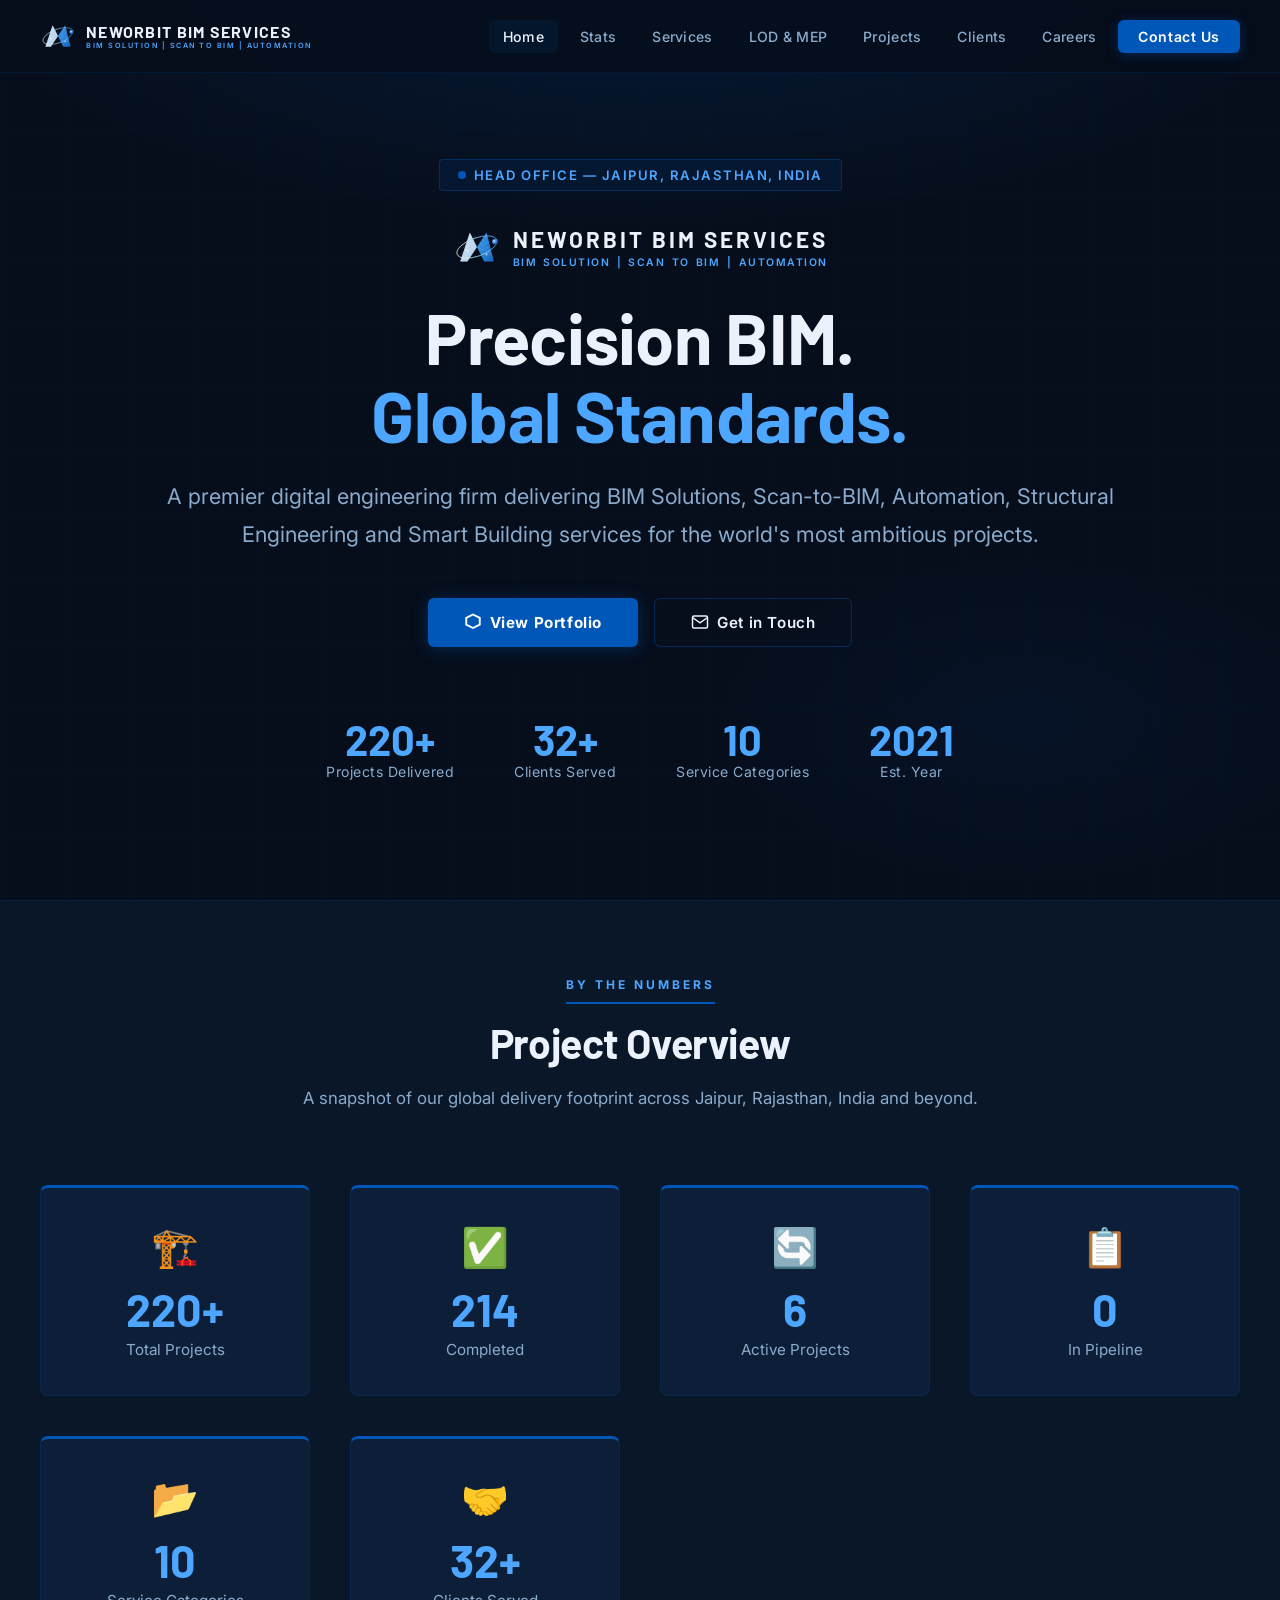
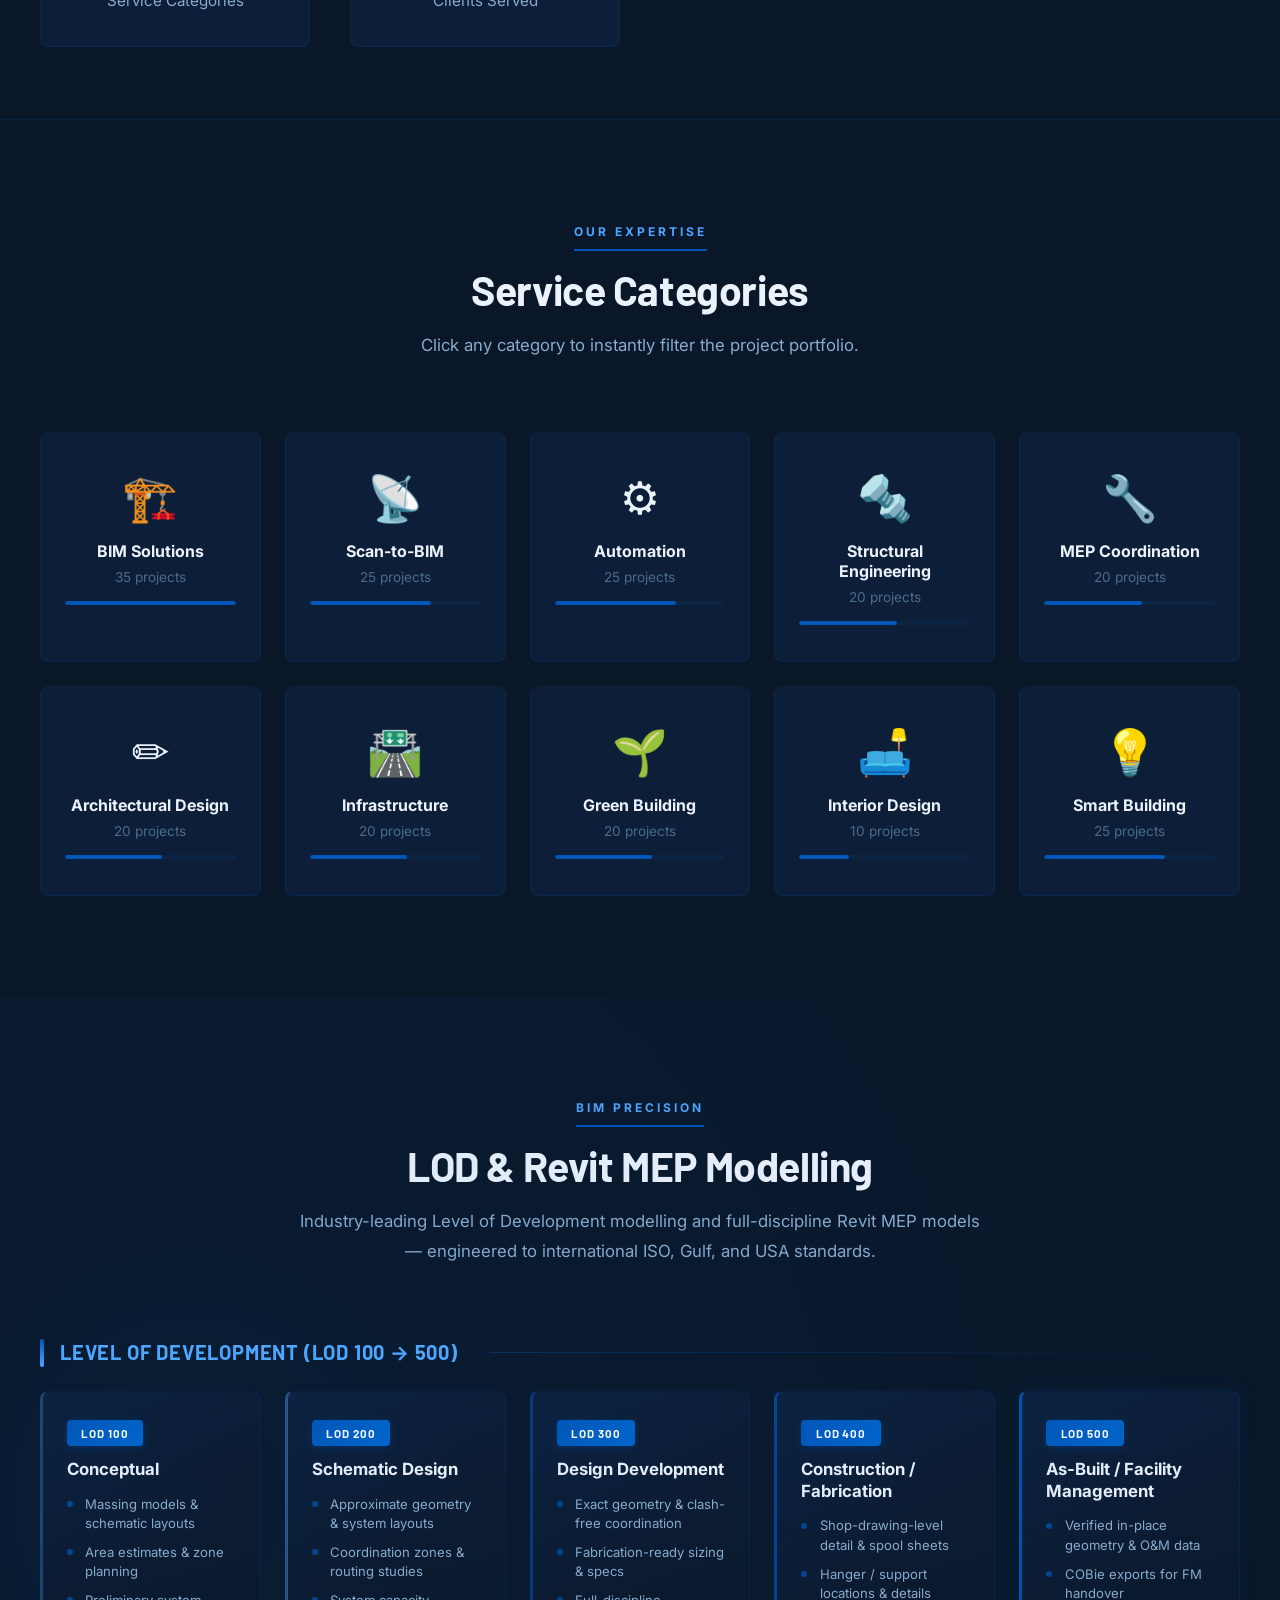
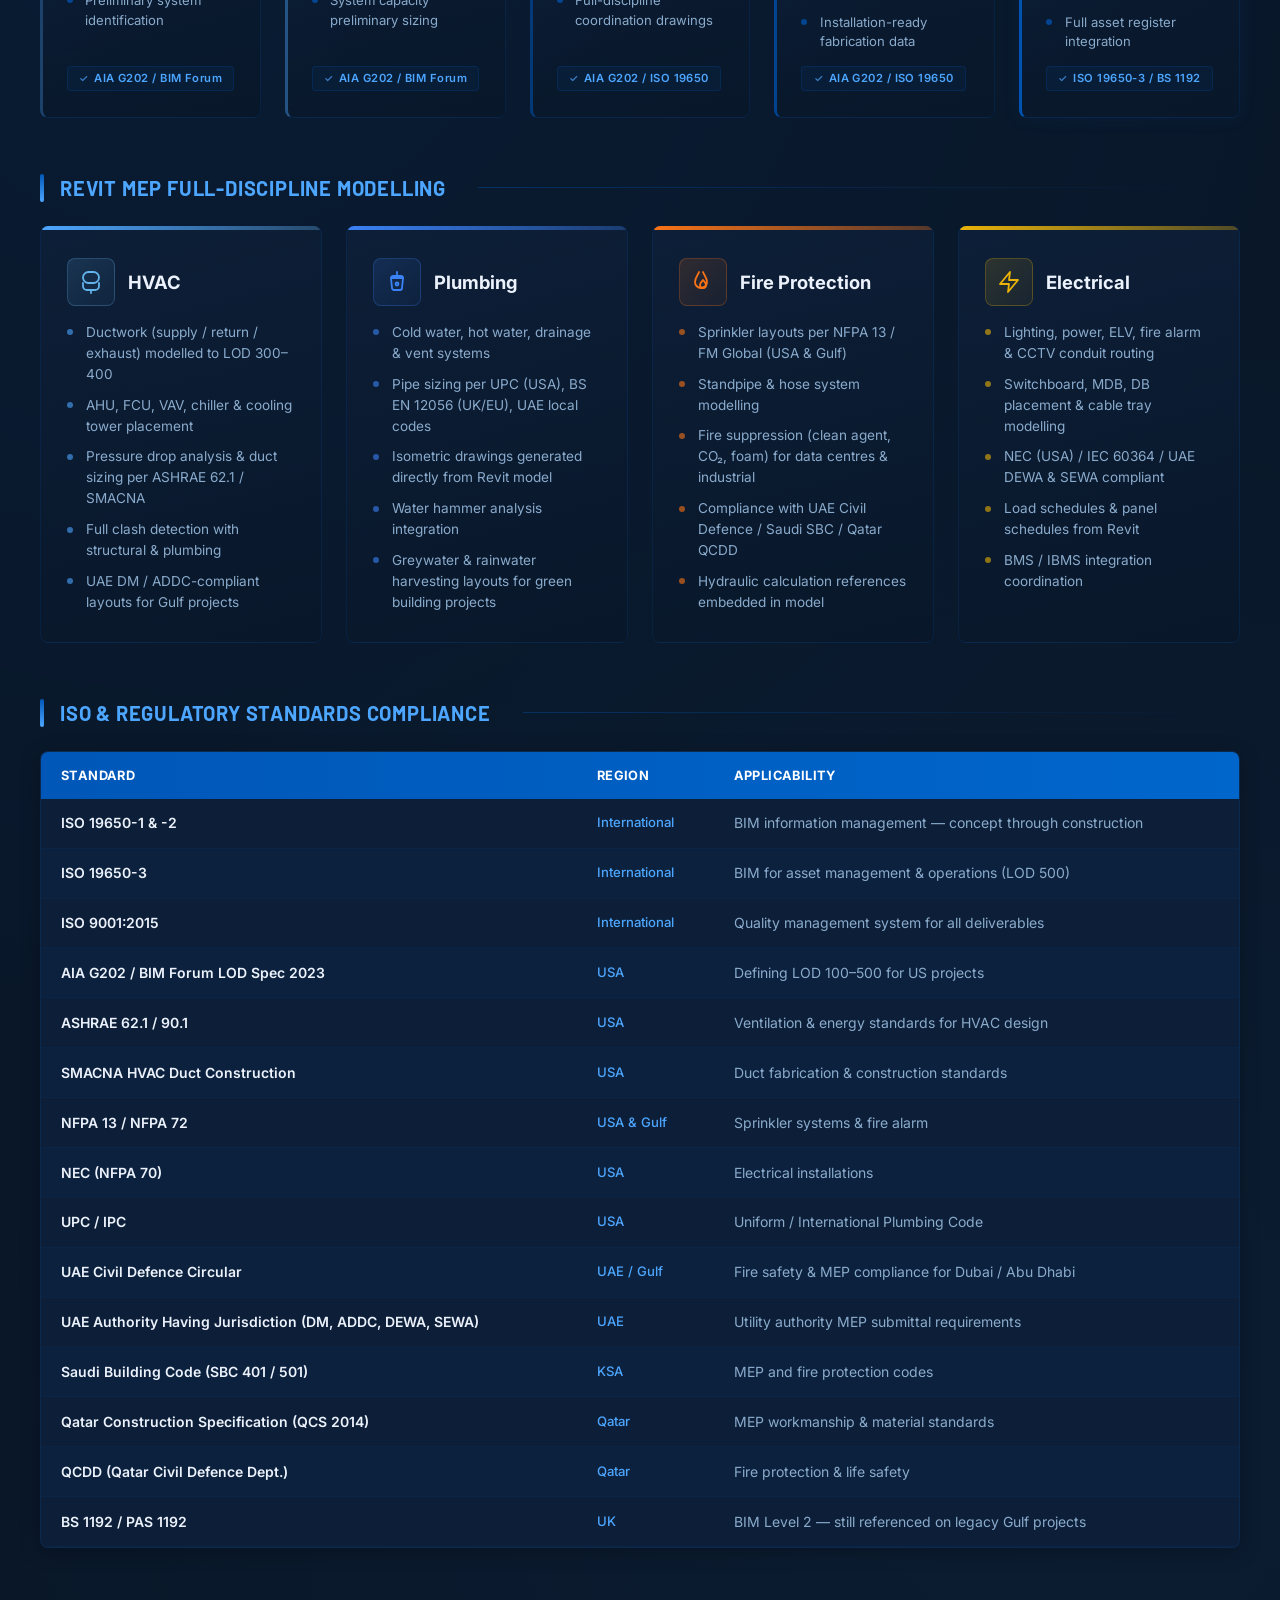
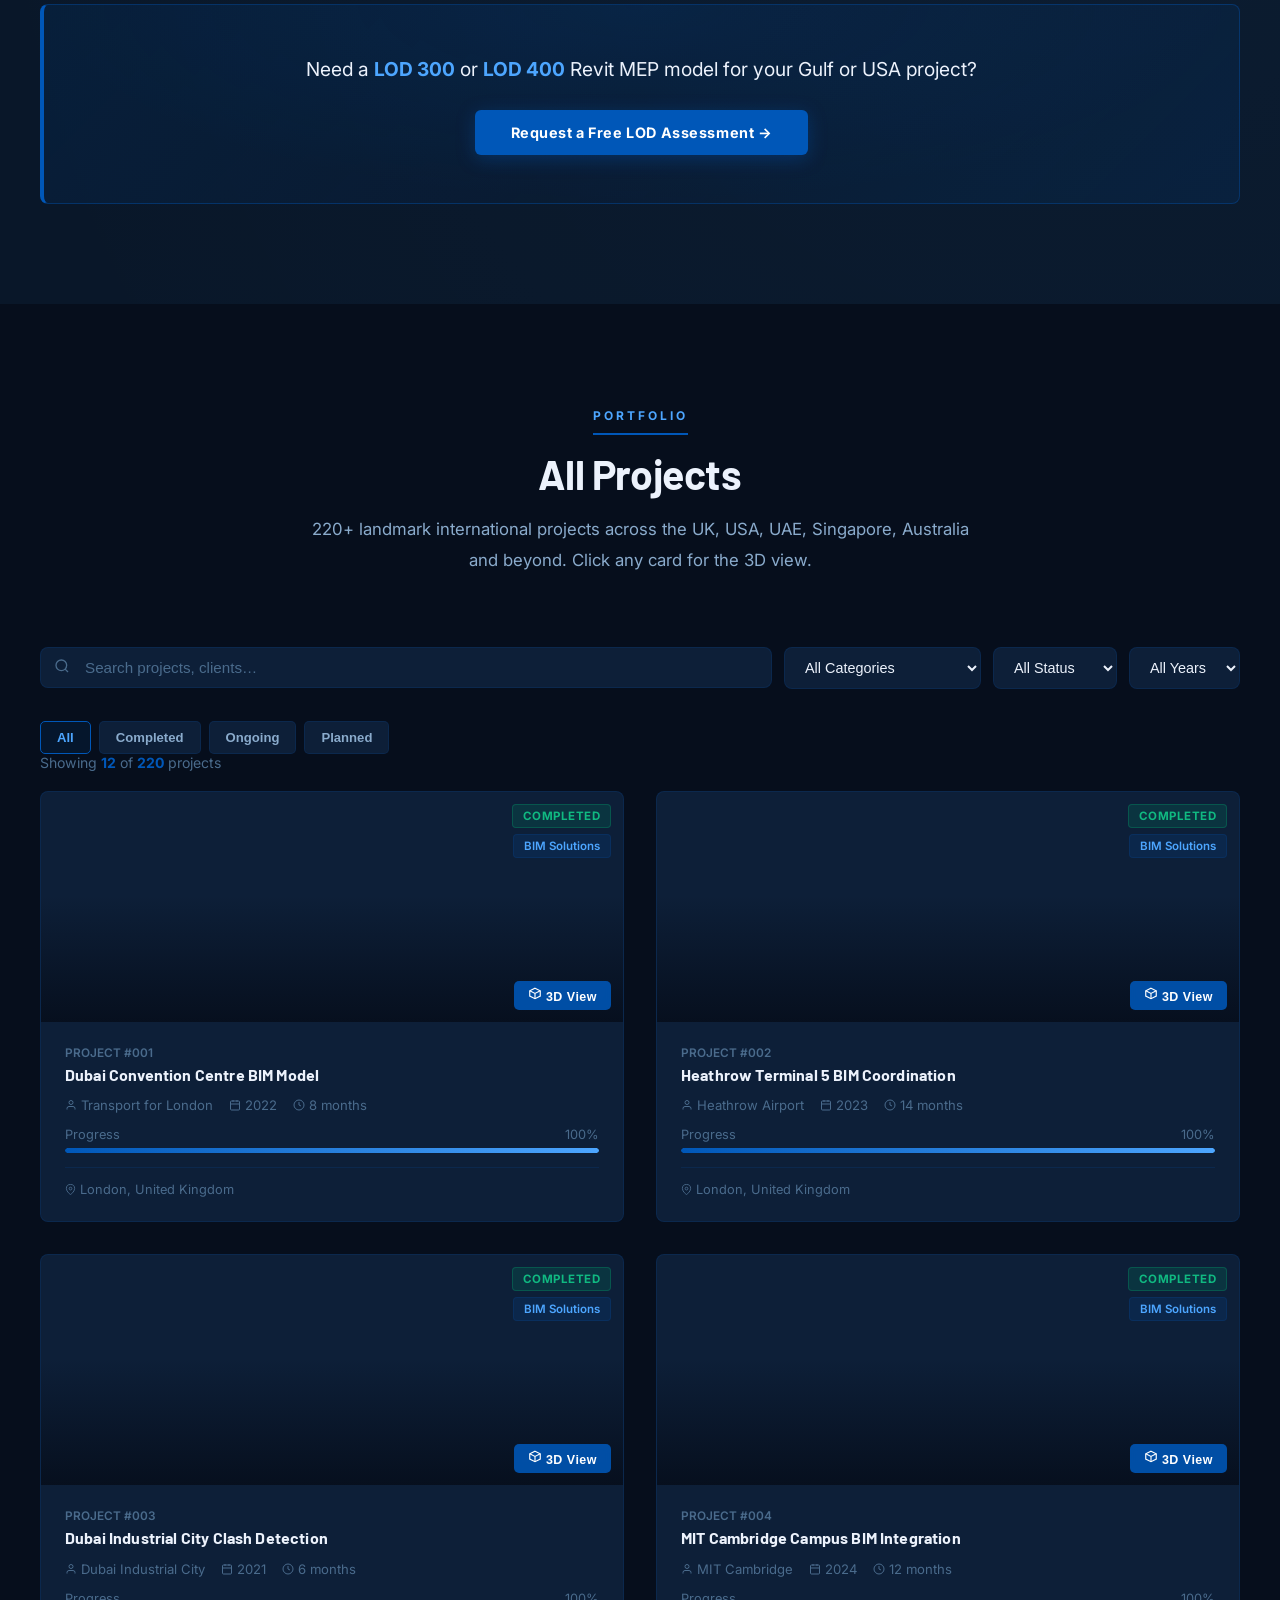
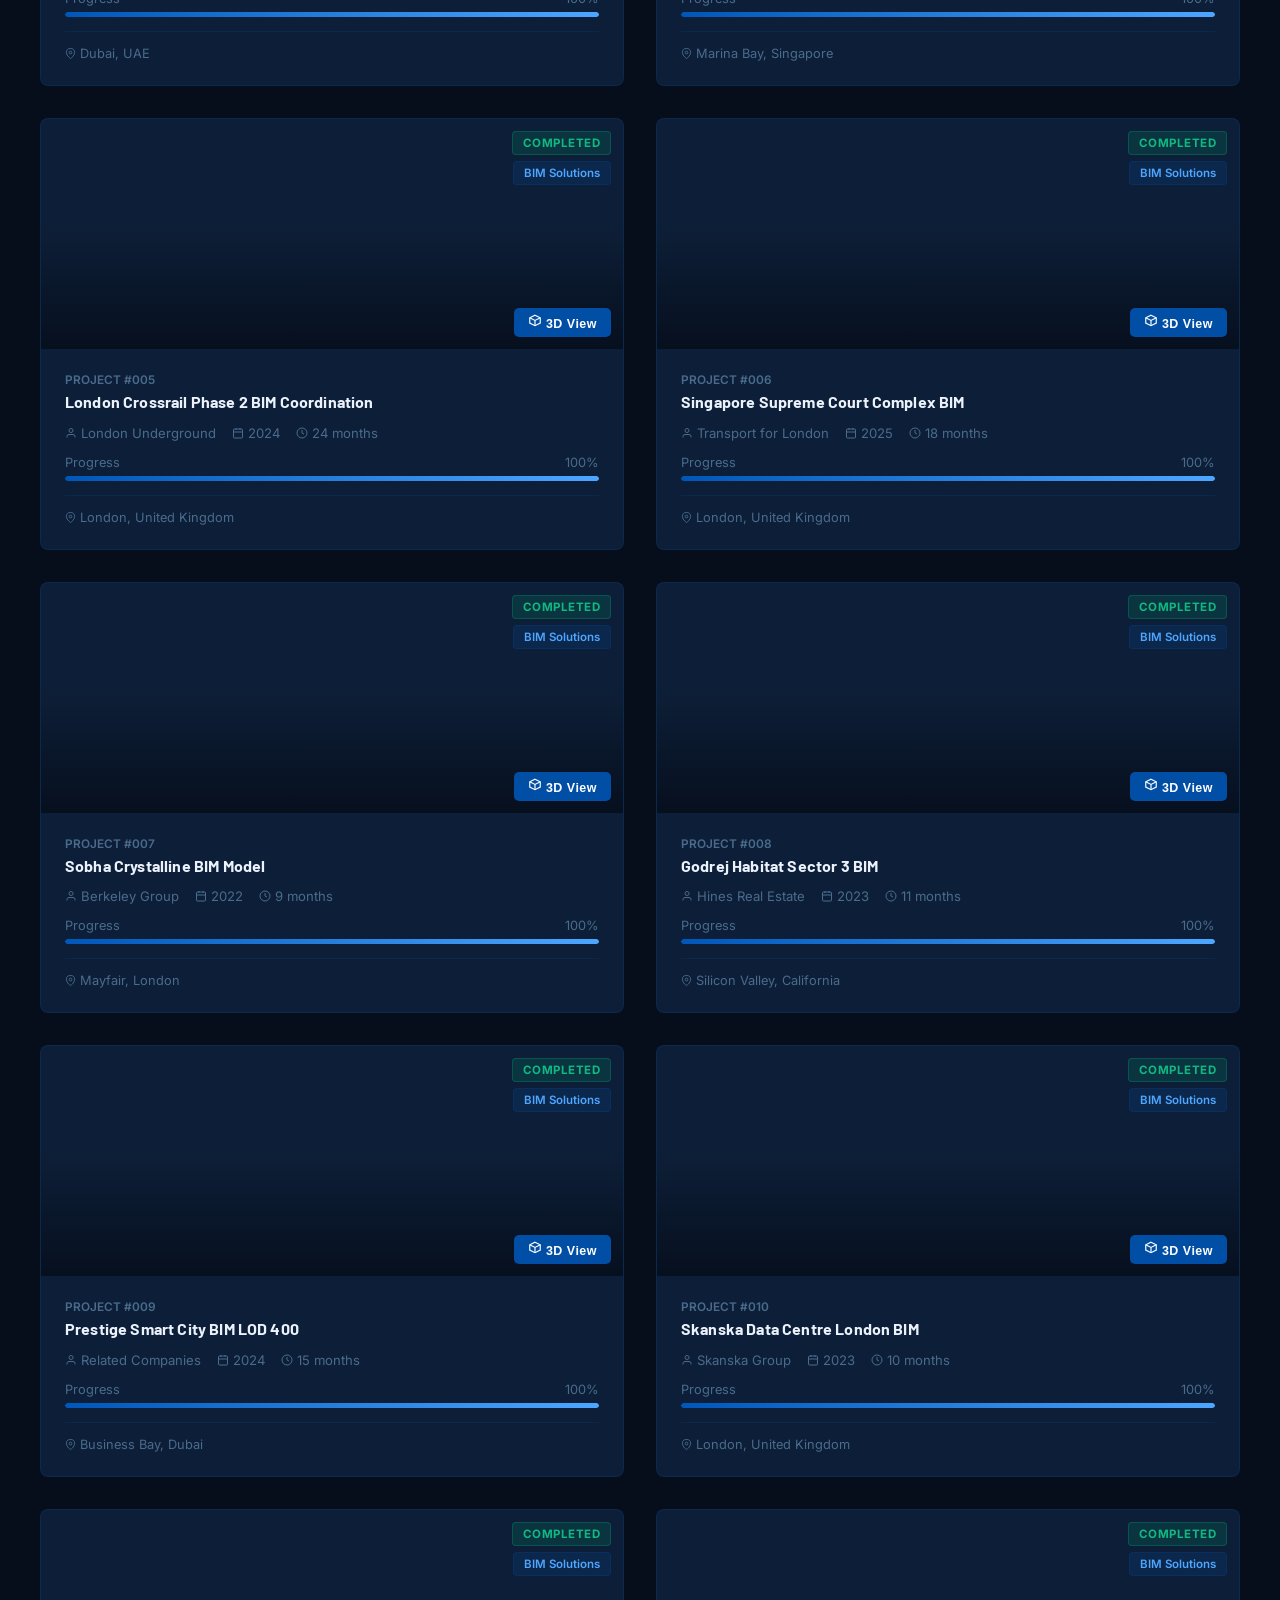
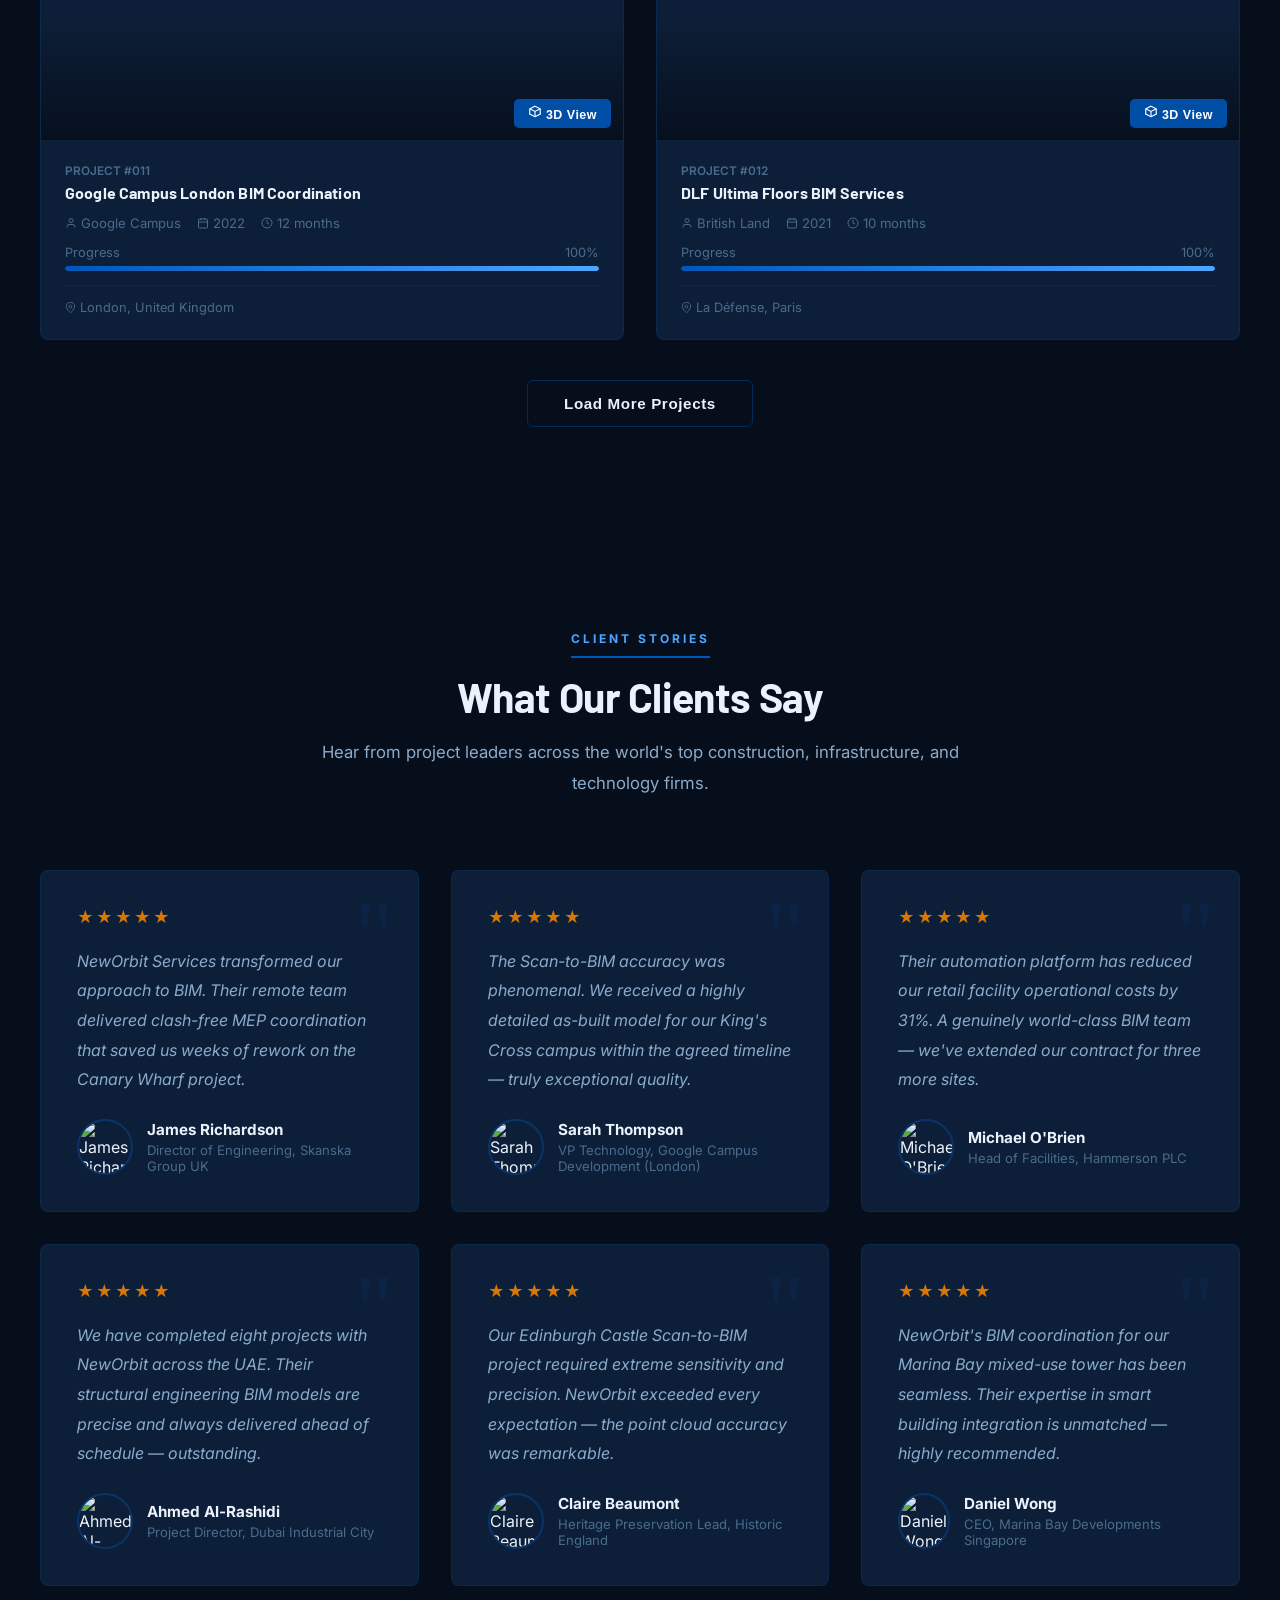
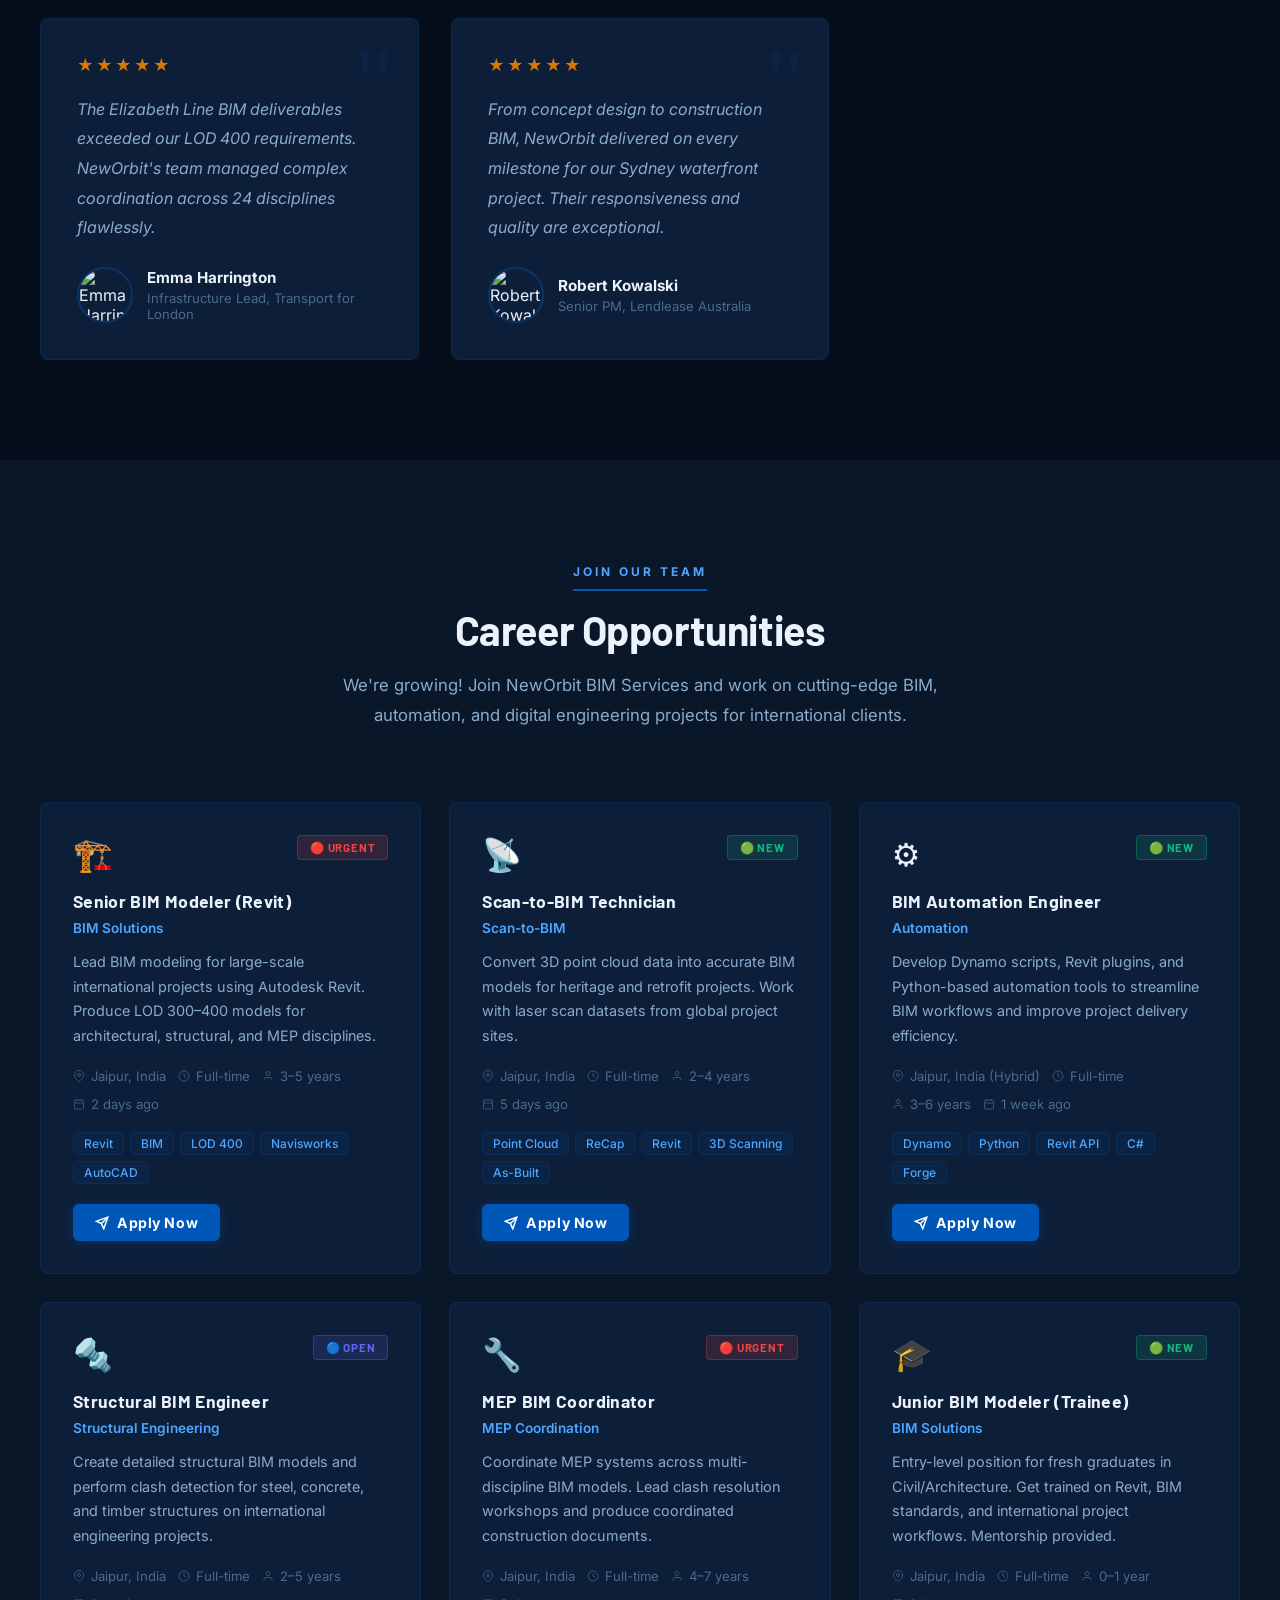
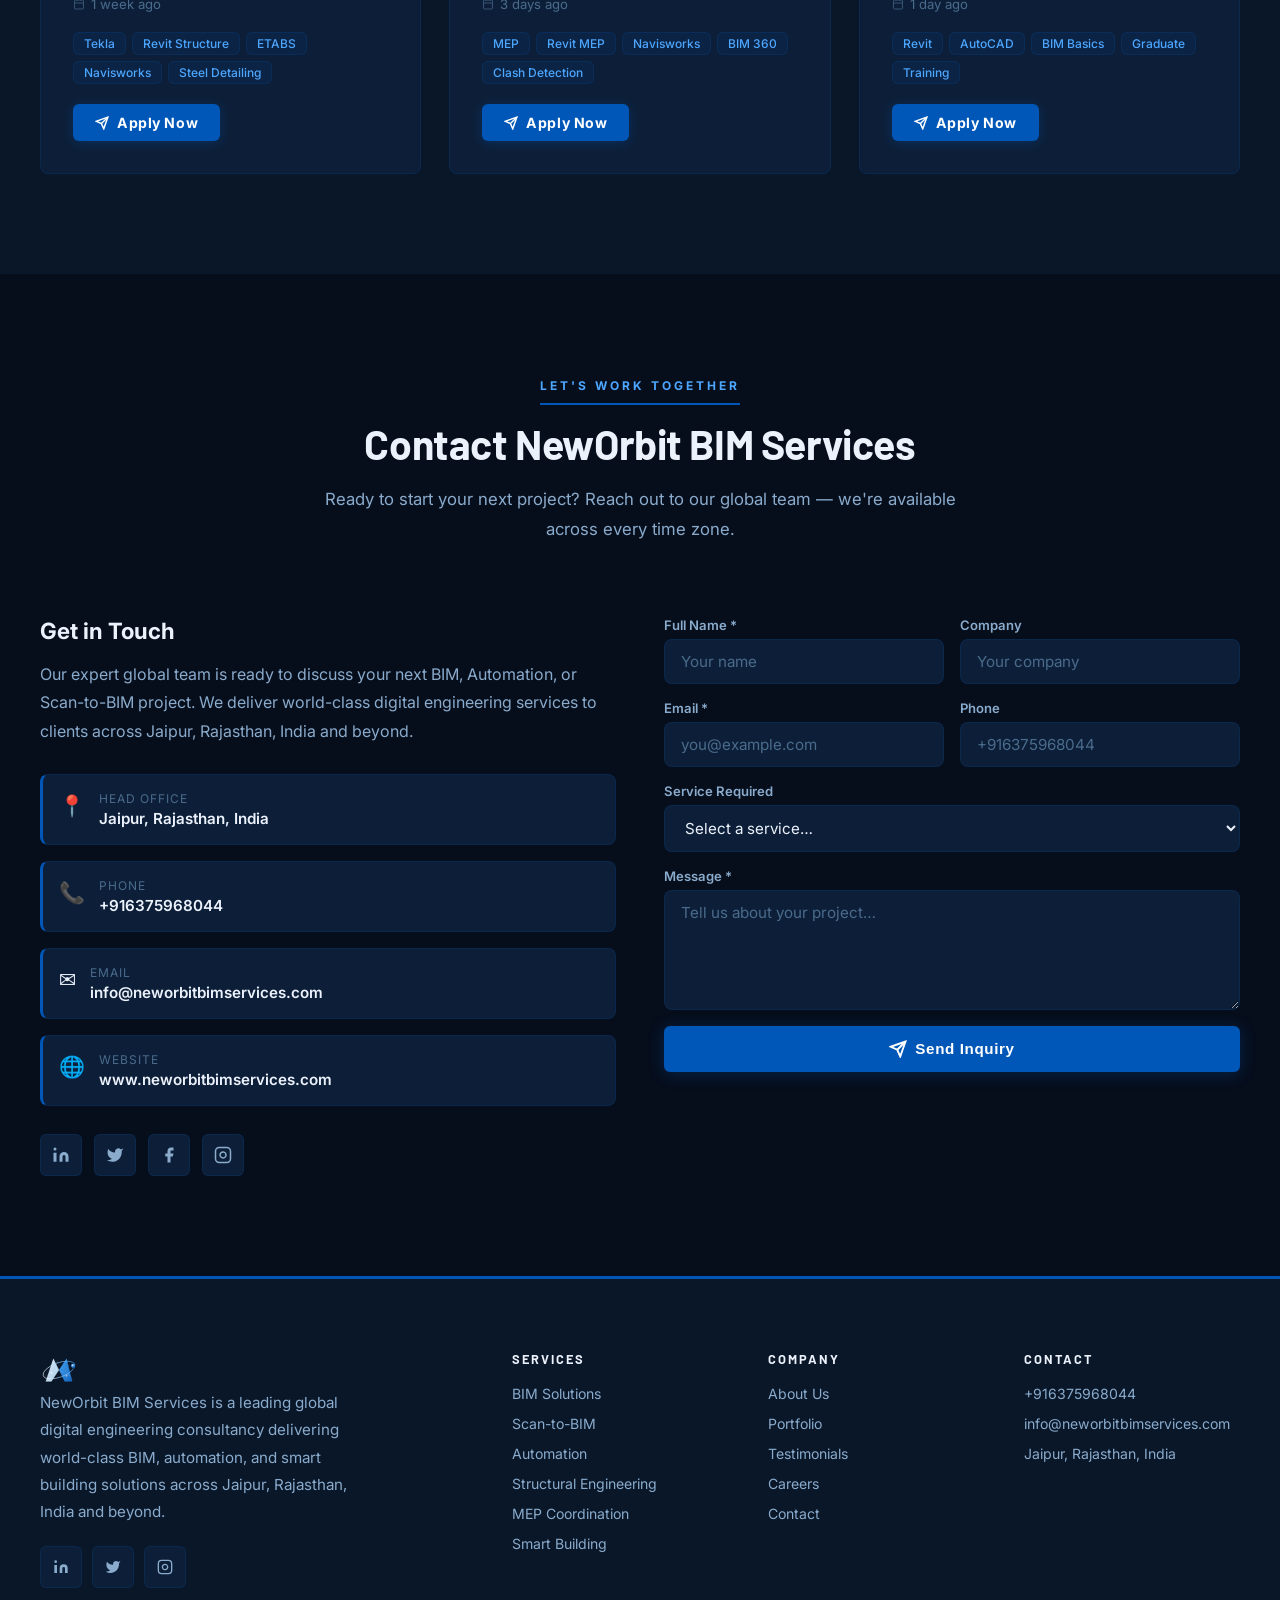
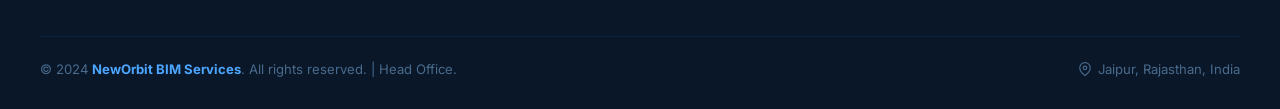
==== index.html @ bcc3d49d "feat: professional BIM company theme redesign - corporate navy/cobalt palette, Barlow font, angular " ====
<!DOCTYPE html>
<html lang="en">
<head>
  <meta charset="UTF-8" />
  <meta name="viewport" content="width=device-width, initial-scale=1.0" />
  <title>NewOrbit BIM Services — Project Portfolio</title>
  <meta name="description" content="NEWORBIT BIM SERVICES — 220+ international engineering projects in BIM Solutions, Automation, Scan-to-BIM, Structural Engineering and more. Serving clients across Jaipur, Rajasthan, India and beyond." />
  
  <script type="application/ld+json">
  {
    "@context": "https://schema.org",
    "@type": "WebSite",
    "name": "NewOrbit BIM Services",
    "url": "https://neworbitbimservices.com/"
  }
  </script>

  <meta property="og:type" content="website" />
  <meta property="og:url" content="https://ishansharma31030-lgtm.github.io/New/" />
  <meta property="og:title" content="NewOrbit BIM Services — Project Portfolio" />
  <meta property="og:site_name" content="NewOrbit BIM Services" />
  <meta property="og:description" content="Explore 220+ landmark international projects by NewOrbit BIM Services — BIM, Automation and Scan-to-BIM specialists serving clients in Jaipur, Rajasthan, India and beyond." />
  <meta property="og:image" content="https://ishansharma31030-lgtm.github.io/New/images/og-image.png" />
  <meta property="og:image:width" content="1200" />
  <meta property="og:image:height" content="630" />

  <meta name="twitter:card" content="summary_large_image" />
  <meta name="twitter:title" content="NewOrbit BIM Services — Project Portfolio" />
  <meta name="twitter:description" content="Explore 220+ landmark international projects by NewOrbit BIM Services — BIM, Automation and Scan-to-BIM specialists serving clients in Jaipur, Rajasthan, India and beyond." />
  <meta name="twitter:image" content="https://ishansharma31030-lgtm.github.io/New/images/og-image.png" />

  <link rel="preconnect" href="https://fonts.googleapis.com" />
  <link rel="preconnect" href="https://fonts.gstatic.com" crossorigin />
  <link href="https://fonts.googleapis.com/css2?family=Barlow:wght@400;500;600;700;800&family=Inter:wght@400;500;600;700;800&display=swap" rel="stylesheet" />

  <link rel="stylesheet" href="css/styles.css" />

  <link rel="icon" type="image/png" sizes="48x48" href="favicon.png" />
  <link rel="apple-touch-icon" href="favicon.png" />
  <link rel="shortcut icon" href="favicon.png" />

  <link rel="icon" type="image/svg+xml" href="images/newOrbit-logo.svg" />
</head>

<body>

<nav id="navbar" role="navigation" aria-label="Main navigation">
  <div class="nav-inner">
    <a href="#hero" class="nav-logo" aria-label="NewOrbit BIM Services Home">
      <span class="building-logo building-logo--sm" aria-label="NewOrbit BIM Services Home">
        <svg viewBox="0 0 200 200" fill="none" xmlns="http://www.w3.org/2000/svg" aria-hidden="true">
          <defs>
            <linearGradient id="leftGrad" x1="0%" y1="0%" x2="100%" y2="100%">
              <stop offset="0%" stop-color="#e8f4ff"/>
              <stop offset="100%" stop-color="#b0d4f1"/>
            </linearGradient>
            <linearGradient id="rightGrad" x1="0%" y1="0%" x2="100%" y2="100%">
              <stop offset="0%" stop-color="#42A5F5"/>
              <stop offset="100%" stop-color="#1565C0"/>
            </linearGradient>
            <linearGradient id="orbitGrad" x1="0%" y1="0%" x2="100%" y2="0%">
              <stop offset="0%" stop-color="#ffffff" stop-opacity="0.9"/>
              <stop offset="100%" stop-color="#42A5F5"/>
            </linearGradient>
            <radialGradient id="sphereGrad" cx="40%" cy="35%" r="60%">
              <stop offset="0%" stop-color="#90CAF9"/>
              <stop offset="100%" stop-color="#1565C0"/>
            </radialGradient>
            <filter id="shadow" x="-20%" y="-20%" width="140%" height="140%">
              <feDropShadow dx="2" dy="4" stdDeviation="4" flood-color="#000" flood-opacity="0.35"/>
            </filter>
          </defs>
          <g filter="url(#shadow)">
            <polygon points="30,160 70,40 100,100 60,160" fill="url(#leftGrad)" opacity="0.95"/>
            <line x1="30" y1="160" x2="85" y2="70" stroke="#aaccee" stroke-width="1.2" opacity="0.7"/>
            <line x1="40" y1="155" x2="90" y2="60" stroke="#aaccee" stroke-width="1" opacity="0.5"/>
            <line x1="50" y1="150" x2="95" y2="50" stroke="#aaccee" stroke-width="1" opacity="0.5"/>
            <line x1="30" y1="130" x2="80" y2="100" stroke="#aaccee" stroke-width="1" opacity="0.6"/>
            <line x1="35" y1="110" x2="75" y2="70" stroke="#aaccee" stroke-width="1" opacity="0.5"/>
            <line x1="42" y1="90" x2="70" y2="60" stroke="#aaccee" stroke-width="1" opacity="0.4"/>
            <circle cx="60" cy="115" r="3" fill="#ffffff" opacity="0.8"/>
            <line x1="60" y1="105" x2="60" y2="125" stroke="#ffffff" stroke-width="1" opacity="0.7"/>
            <line x1="50" y1="115" x2="70" y2="115" stroke="#ffffff" stroke-width="1" opacity="0.7"/>
            <line x1="53" y1="108" x2="67" y2="122" stroke="#ffffff" stroke-width="1" opacity="0.6"/>
            <line x1="67" y1="108" x2="53" y2="122" stroke="#ffffff" stroke-width="1" opacity="0.6"/>
          </g>
          <g filter="url(#shadow)">
            <polygon points="100,100 140,40 170,160 130,160" fill="url(#rightGrad)" opacity="0.97"/>
            <line x1="100" y1="100" x2="160" y2="130" stroke="#90caf9" stroke-width="1.2" opacity="0.6"/>
            <line x1="110" y1="80" x2="165" y2="140" stroke="#90caf9" stroke-width="1" opacity="0.5"/>
            <line x1="120" y1="60" x2="168" y2="150" stroke="#90caf9" stroke-width="1" opacity="0.5"/>
            <line x1="105" y1="115" x2="150" y2="100" stroke="#90caf9" stroke-width="1" opacity="0.5"/>
            <line x1="115" y1="95" x2="155" y2="75" stroke="#90caf9" stroke-width="1" opacity="0.4"/>
            <circle cx="140" cy="130" r="3" fill="#ffffff" opacity="0.7"/>
            <line x1="140" y1="120" x2="140" y2="140" stroke="#ffffff" stroke-width="1" opacity="0.6"/>
            <line x1="130" y1="130" x2="150" y2="130" stroke="#ffffff" stroke-width="1" opacity="0.6"/>
            <line x1="133" y1="123" x2="147" y2="137" stroke="#ffffff" stroke-width="1" opacity="0.5"/>
            <line x1="147" y1="123" x2="133" y2="137" stroke="#ffffff" stroke-width="1" opacity="0.5"/>
          </g>
          <line x1="70" y1="40" x2="140" y2="40" stroke="url(#leftGrad)" stroke-width="3" opacity="0.5"/>
          <ellipse cx="100" cy="100" rx="88" ry="38" stroke="url(#orbitGrad)" stroke-width="3.5"
                   fill="none" transform="rotate(-20 100 100)" opacity="0.92" stroke-linecap="round"/>
          <circle cx="174" cy="78" r="11" fill="url(#sphereGrad)" filter="url(#shadow)"/>
          <circle cx="171" cy="75" r="3.5" fill="#e3f2fd" opacity="0.6"/>
        </svg>
      </span>
      <span class="nav-brand-text">
        <span class="nav-brand-name">NEWORBIT BIM SERVICES</span>
        <span class="nav-brand-tagline">BIM SOLUTION | SCAN TO BIM | AUTOMATION</span>
      </span>
    </a>

    <ul class="nav-links" id="nav-links" role="list">
      <li><a href="#hero"           class="active">Home</a></li>
      <li><a href="#stats">Stats</a></li>
      <li><a href="#categories">Services</a></li>
      <li><a href="#lod-mep">LOD &amp; MEP</a></li>
      <li><a href="#projects">Projects</a></li>
      <li><a href="#testimonials">Clients</a></li>
      <li><a href="#careers">Careers</a></li>
      <li><a href="#contact" class="nav-cta">Contact Us</a></li>
    </ul>

    <button class="hamburger" id="hamburger" aria-label="Toggle navigation" aria-expanded="false">
      <span></span><span></span><span></span>
    </button>
  </div>
</nav>

<section id="hero" aria-label="Hero">
  <div class="hero-grid" aria-hidden="true"></div>
  <div class="hero-content">
    <div class="hero-badge fade-in">
      <span class="dot"></span>
      Head Office — Jaipur, Rajasthan, India
    </div>

    <div class="hero-branding fade-in fade-in-d1">
      <span class="building-logo building-logo--md" aria-label="NewOrbit BIM Services">
        <svg viewBox="0 0 200 200" fill="none" xmlns="http://www.w3.org/2000/svg" aria-hidden="true">
          <defs>
            <linearGradient id="leftGrad2" x1="0%" y1="0%" x2="100%" y2="100%">
              <stop offset="0%" stop-color="#e8f4ff"/>
              <stop offset="100%" stop-color="#b0d4f1"/>
            </linearGradient>
            <linearGradient id="rightGrad2" x1="0%" y1="0%" x2="100%" y2="100%">
              <stop offset="0%" stop-color="#42A5F5"/>
              <stop offset="100%" stop-color="#1565C0"/>
            </linearGradient>
            <linearGradient id="orbitGrad2" x1="0%" y1="0%" x2="100%" y2="0%">
              <stop offset="0%" stop-color="#ffffff" stop-opacity="0.9"/>
              <stop offset="100%" stop-color="#42A5F5"/>
            </linearGradient>
            <radialGradient id="sg2" cx="40%" cy="35%" r="60%">
              <stop offset="0%" stop-color="#90CAF9"/>
              <stop offset="100%" stop-color="#1565C0"/>
            </radialGradient>
            <filter id="shadow2" x="-20%" y="-20%" width="140%" height="140%">
              <feDropShadow dx="2" dy="4" stdDeviation="4" flood-color="#000" flood-opacity="0.35"/>
            </filter>
          </defs>
          <g filter="url(#shadow2)">
            <polygon points="30,160 70,40 100,100 60,160" fill="url(#leftGrad2)" opacity="0.95"/>
            <line x1="30" y1="160" x2="85" y2="70" stroke="#aaccee" stroke-width="1.2" opacity="0.7"/>
            <line x1="40" y1="155" x2="90" y2="60" stroke="#aaccee" stroke-width="1" opacity="0.5"/>
            <line x1="50" y1="150" x2="95" y2="50" stroke="#aaccee" stroke-width="1" opacity="0.5"/>
            <line x1="30" y1="130" x2="80" y2="100" stroke="#aaccee" stroke-width="1" opacity="0.6"/>
            <line x1="35" y1="110" x2="75" y2="70" stroke="#aaccee" stroke-width="1" opacity="0.5"/>
            <line x1="42" y1="90" x2="70" y2="60" stroke="#aaccee" stroke-width="1" opacity="0.4"/>
            <circle cx="60" cy="115" r="3" fill="#ffffff" opacity="0.8"/>
            <line x1="60" y1="105" x2="60" y2="125" stroke="#ffffff" stroke-width="1" opacity="0.7"/>
            <line x1="50" y1="115" x2="70" y2="115" stroke="#ffffff" stroke-width="1" opacity="0.7"/>
            <line x1="53" y1="108" x2="67" y2="122" stroke="#ffffff" stroke-width="1" opacity="0.6"/>
            <line x1="67" y1="108" x2="53" y2="122" stroke="#ffffff" stroke-width="1" opacity="0.6"/>
          </g>
          <g filter="url(#shadow2)">
            <polygon points="100,100 140,40 170,160 130,160" fill="url(#rightGrad2)" opacity="0.97"/>
            <line x1="100" y1="100" x2="160" y2="130" stroke="#90caf9" stroke-width="1.2" opacity="0.6"/>
            <line x1="110" y1="80" x2="165" y2="140" stroke="#90caf9" stroke-width="1" opacity="0.5"/>
            <line x1="120" y1="60" x2="168" y2="150" stroke="#90caf9" stroke-width="1" opacity="0.5"/>
            <line x1="105" y1="115" x2="150" y2="100" stroke="#90caf9" stroke-width="1" opacity="0.5"/>
            <line x1="115" y1="95" x2="155" y2="75" stroke="#90caf9" stroke-width="1" opacity="0.4"/>
            <circle cx="140" cy="130" r="3" fill="#ffffff" opacity="0.7"/>
            <line x1="140" y1="120" x2="140" y2="140" stroke="#ffffff" stroke-width="1" opacity="0.6"/>
            <line x1="130" y1="130" x2="150" y2="130" stroke="#ffffff" stroke-width="1" opacity="0.6"/>
            <line x1="133" y1="123" x2="147" y2="137" stroke="#ffffff" stroke-width="1" opacity="0.5"/>
            <line x1="147" y1="123" x2="133" y2="137" stroke="#ffffff" stroke-width="1" opacity="0.5"/>
          </g>
          <line x1="70" y1="40" x2="140" y2="40" stroke="url(#leftGrad2)" stroke-width="3" opacity="0.5"/>
          <ellipse cx="100" cy="100" rx="88" ry="38" stroke="url(#orbitGrad2)" stroke-width="3.5"
                   fill="none" transform="rotate(-20 100 100)" opacity="0.92" stroke-linecap="round"/>
          <circle cx="174" cy="78" r="11" fill="url(#sg2)" filter="url(#shadow2)"/>
          <circle cx="171" cy="75" r="3.5" fill="#e3f2fd" opacity="0.6"/>
        </svg>
      </span>
      <div class="hero-branding-text">
        <span class="hero-company-name">NEWORBIT BIM SERVICES</span>
        <span class="hero-company-tagline">BIM SOLUTION | SCAN TO BIM | AUTOMATION</span>
      </div>
    </div>

    <h1 class="hero-title fade-in fade-in-d2">
      Precision BIM.<br><span class="accent">Global Standards.</span>
    </h1>
    <p class="hero-subtitle fade-in fade-in-d2">
      A premier digital engineering firm delivering BIM Solutions, Scan-to-BIM, Automation,
      Structural Engineering and Smart Building services for the world's most ambitious projects.
    </p>

    <div class="hero-actions fade-in fade-in-d3">
      <a href="#projects" class="btn-primary">
        <svg width="18" height="18" viewBox="0 0 24 24" fill="none" stroke="currentColor" stroke-width="2.5"><path d="M12 2l9 4.5v9L12 20l-9-4.5v-9L12 2z"></path></svg>
        View Portfolio
      </a>
      <a href="#contact" class="btn-secondary">
        <svg width="18" height="18" viewBox="0 0 24 24" fill="none" stroke="currentColor" stroke-width="2"><path d="M4 4h16c1.1 0 2 .9 2 2v12c0 1.1-.9 2-2 2H4c-1.1 0-2-.9-2-2V6c0-1.1.9-2 2-2z"></path><polyline points="22,6 12,13 2,6"></polyline></svg>
        Get in Touch
      </a>
    </div>

    <div class="hero-stats fade-in fade-in-d3">
      <div class="hero-stat">
        <span class="num" data-target="220" data-suffix="+">220+</span>
        <span class="label">Projects Delivered</span>
      </div>
      <div class="hero-stat">
        <span class="num" data-target="32" data-suffix="+">32+</span>
        <span class="label">Clients Served</span>
      </div>
      <div class="hero-stat">
        <span class="num" data-target="10" data-suffix="">10</span>
        <span class="label">Service Categories</span>
      </div>
      <div class="hero-stat">
        <span class="num" data-target="2021" data-suffix="">2021</span>
        <span class="label">Est. Year</span>
      </div>
    </div>
  </div>
</section>

<section id="stats" aria-label="Project statistics">
  <div class="container">
    <div class="section-header">
      <div class="section-tag">By the Numbers</div>
      <h2 class="section-title">Project Overview</h2>
      <p class="section-desc">A snapshot of our global delivery footprint across Jaipur, Rajasthan, India and beyond.</p>
    </div>
    <div class="stats-grid" id="stats-grid">
      </div>
  </div>
</section>

<section id="categories" aria-label="Service categories">
  <div class="container">
    <div class="section-header">
      <div class="section-tag">Our Expertise</div>
      <h2 class="section-title">Service Categories</h2>
      <p class="section-desc">Click any category to instantly filter the project portfolio.</p>
    </div>
    <div class="cat-grid" id="cat-grid">
      </div>
  </div>
</section>

<section id="lod-mep" aria-label="LOD and Revit MEP Modelling">
  <div class="container">

    <div class="section-header">
      <div class="section-tag">BIM Precision</div>
      <h2 class="section-title">LOD &amp; Revit MEP Modelling</h2>
      <p class="section-desc">Industry-leading Level of Development modelling and full-discipline Revit MEP models — engineered to international ISO, Gulf, and USA standards.</p>
    </div>

    <h3 class="lod-sub-heading fade-in">Level of Development (LOD 100 → 500)</h3>

    <div class="lod-grid">

      <div class="lod-card fade-in lod-card--100">
        <span class="lod-badge">LOD 100</span>
        <h4 class="lod-level-name">Conceptual</h4>
        <ul class="lod-deliverables">
          <li>Massing models &amp; schematic layouts</li>
          <li>Area estimates &amp; zone planning</li>
          <li>Preliminary system identification</li>
        </ul>
        <span class="lod-standard-tag">AIA G202 / BIM Forum</span>
      </div>

      <div class="lod-card fade-in lod-card--200">
        <span class="lod-badge">LOD 200</span>
        <h4 class="lod-level-name">Schematic Design</h4>
        <ul class="lod-deliverables">
          <li>Approximate geometry &amp; system layouts</li>
          <li>Coordination zones &amp; routing studies</li>
          <li>System capacity preliminary sizing</li>
        </ul>
        <span class="lod-standard-tag">AIA G202 / BIM Forum</span>
      </div>

      <div class="lod-card fade-in lod-card--300">
        <span class="lod-badge">LOD 300</span>
        <h4 class="lod-level-name">Design Development</h4>
        <ul class="lod-deliverables">
          <li>Exact geometry &amp; clash-free coordination</li>
          <li>Fabrication-ready sizing &amp; specs</li>
          <li>Full-discipline coordination drawings</li>
        </ul>
        <span class="lod-standard-tag">AIA G202 / ISO 19650</span>
      </div>

      <div class="lod-card fade-in lod-card--400">
        <span class="lod-badge">LOD 400</span>
        <h4 class="lod-level-name">Construction / Fabrication</h4>
        <ul class="lod-deliverables">
          <li>Shop-drawing-level detail &amp; spool sheets</li>
          <li>Hanger / support locations &amp; details</li>
          <li>Installation-ready fabrication data</li>
        </ul>
        <span class="lod-standard-tag">AIA G202 / ISO 19650</span>
      </div>

      <div class="lod-card fade-in lod-card--500">
        <span class="lod-badge">LOD 500</span>
        <h4 class="lod-level-name">As-Built / Facility Management</h4>
        <ul class="lod-deliverables">
          <li>Verified in-place geometry &amp; O&amp;M data</li>
          <li>COBie exports for FM handover</li>
          <li>Full asset register integration</li>
        </ul>
        <span class="lod-standard-tag">ISO 19650-3 / BS 1192</span>
      </div>

    </div><h3 class="lod-sub-heading fade-in">Revit MEP Full-Discipline Modelling</h3>
    <div class="mep-grid">

      <div class="mep-card mep-card--hvac fade-in">
        <div class="mep-card-header">
          <div class="mep-card-icon" aria-hidden="true">
            <svg width="24" height="24" viewBox="0 0 24 24" fill="none" stroke="currentColor" stroke-width="1.8" stroke-linecap="round" stroke-linejoin="round" style="color:#63B3ED">
              <path d="M9.5 2A5.5 5.5 0 0 0 4 7.5c0 3 2.5 5.5 5.5 5.5h5A5.5 5.5 0 0 0 20 7.5 5.5 5.5 0 0 0 14.5 2h-5Z"/>
              <path d="M4 13v3a4 4 0 0 0 4 4h8a4 4 0 0 0 4-4v-3"/>
              <line x1="12" y1="20" x2="12" y2="23"/>
            </svg>
          </div>
          <h4 class="mep-card-title">HVAC</h4>
        </div>
        <ul class="mep-deliverables">
          <li>Ductwork (supply / return / exhaust) modelled to LOD 300–400</li>
          <li>AHU, FCU, VAV, chiller &amp; cooling tower placement</li>
          <li>Pressure drop analysis &amp; duct sizing per ASHRAE 62.1 / SMACNA</li>
          <li>Full clash detection with structural &amp; plumbing</li>
          <li>UAE DM / ADDC-compliant layouts for Gulf projects</li>
        </ul>
      </div>

      <div class="mep-card mep-card--plumbing fade-in">
        <div class="mep-card-header">
          <div class="mep-card-icon" aria-hidden="true">
            <svg width="24" height="24" viewBox="0 0 24 24" fill="none" stroke="currentColor" stroke-width="1.8" stroke-linecap="round" stroke-linejoin="round" style="color:#3b82f6">
              <path d="M12 2v6"/>
              <path d="M6 8h12l-1 10a2 2 0 0 1-2 2H9a2 2 0 0 1-2-2L6 8Z"/>
              <path d="M6 8c0-1.1.9-2 2-2h8a2 2 0 0 1 2 2"/>
              <circle cx="12" cy="14" r="1.5"/>
            </svg>
          </div>
          <h4 class="mep-card-title">Plumbing</h4>
        </div>
        <ul class="mep-deliverables">
          <li>Cold water, hot water, drainage &amp; vent systems</li>
          <li>Pipe sizing per UPC (USA), BS EN 12056 (UK/EU), UAE local codes</li>
          <li>Isometric drawings generated directly from Revit model</li>
          <li>Water hammer analysis integration</li>
          <li>Greywater &amp; rainwater harvesting layouts for green building projects</li>
        </ul>
      </div>

      <div class="mep-card mep-card--fire fade-in">
        <div class="mep-card-header">
          <div class="mep-card-icon" aria-hidden="true">
            <svg width="24" height="24" viewBox="0 0 24 24" fill="none" stroke="currentColor" stroke-width="1.8" stroke-linecap="round" stroke-linejoin="round" style="color:#f97316">
              <path d="M12 2c1 3 4 6 4 10a6 6 0 0 1-12 0c0-4 3-7 4-10"/>
              <path d="M12 18a3 3 0 0 0 3-3c0-2-1.5-3-3-5-1.5 2-3 3-3 5a3 3 0 0 0 3 3Z"/>
            </svg>
          </div>
          <h4 class="mep-card-title">Fire Protection</h4>
        </div>
        <ul class="mep-deliverables">
          <li>Sprinkler layouts per NFPA 13 / FM Global (USA &amp; Gulf)</li>
          <li>Standpipe &amp; hose system modelling</li>
          <li>Fire suppression (clean agent, CO₂, foam) for data centres &amp; industrial</li>
          <li>Compliance with UAE Civil Defence / Saudi SBC / Qatar QCDD</li>
          <li>Hydraulic calculation references embedded in model</li>
        </ul>
      </div>

      <div class="mep-card mep-card--electrical fade-in">
        <div class="mep-card-header">
          <div class="mep-card-icon" aria-hidden="true">
            <svg width="24" height="24" viewBox="0 0 24 24" fill="none" stroke="currentColor" stroke-width="1.8" stroke-linecap="round" stroke-linejoin="round" style="color:#eab308">
              <polygon points="13 2 3 14 12 14 11 22 21 10 12 10 13 2"/>
            </svg>
          </div>
          <h4 class="mep-card-title">Electrical</h4>
        </div>
        <ul class="mep-deliverables">
          <li>Lighting, power, ELV, fire alarm &amp; CCTV conduit routing</li>
          <li>Switchboard, MDB, DB placement &amp; cable tray modelling</li>
          <li>NEC (USA) / IEC 60364 / UAE DEWA &amp; SEWA compliant</li>
          <li>Load schedules &amp; panel schedules from Revit</li>
          <li>BMS / IBMS integration coordination</li>
        </ul>
      </div>

    </div><h3 class="lod-sub-heading fade-in">ISO &amp; Regulatory Standards Compliance</h3>
    <div class="standards-table-wrap fade-in">
      <table class="standards-table" aria-label="ISO and regulatory standards compliance">
        <thead>
          <tr>
            <th scope="col">Standard</th>
            <th scope="col">Region</th>
            <th scope="col">Applicability</th>
          </tr>
        </thead>
        <tbody>
          <tr><td>ISO 19650-1 &amp; -2</td><td>International</td><td>BIM information management — concept through construction</td></tr>
          <tr><td>ISO 19650-3</td><td>International</td><td>BIM for asset management &amp; operations (LOD 500)</td></tr>
          <tr><td>ISO 9001:2015</td><td>International</td><td>Quality management system for all deliverables</td></tr>
          <tr><td>AIA G202 / BIM Forum LOD Spec 2023</td><td>USA</td><td>Defining LOD 100–500 for US projects</td></tr>
          <tr><td>ASHRAE 62.1 / 90.1</td><td>USA</td><td>Ventilation &amp; energy standards for HVAC design</td></tr>
          <tr><td>SMACNA HVAC Duct Construction</td><td>USA</td><td>Duct fabrication &amp; construction standards</td></tr>
          <tr><td>NFPA 13 / NFPA 72</td><td>USA &amp; Gulf</td><td>Sprinkler systems &amp; fire alarm</td></tr>
          <tr><td>NEC (NFPA 70)</td><td>USA</td><td>Electrical installations</td></tr>
          <tr><td>UPC / IPC</td><td>USA</td><td>Uniform / International Plumbing Code</td></tr>
          <tr><td>UAE Civil Defence Circular</td><td>UAE / Gulf</td><td>Fire safety &amp; MEP compliance for Dubai / Abu Dhabi</td></tr>
          <tr><td>UAE Authority Having Jurisdiction (DM, ADDC, DEWA, SEWA)</td><td>UAE</td><td>Utility authority MEP submittal requirements</td></tr>
          <tr><td>Saudi Building Code (SBC 401 / 501)</td><td>KSA</td><td>MEP and fire protection codes</td></tr>
          <tr><td>Qatar Construction Specification (QCS 2014)</td><td>Qatar</td><td>MEP workmanship &amp; material standards</td></tr>
          <tr><td>QCDD (Qatar Civil Defence Dept.)</td><td>Qatar</td><td>Fire protection &amp; life safety</td></tr>
          <tr><td>BS 1192 / PAS 1192</td><td>UK</td><td>BIM Level 2 — still referenced on legacy Gulf projects</td></tr>
        </tbody>
      </table>
    </div>

    <div class="lod-cta-strip fade-in">
      <p class="lod-cta-text">Need a <strong>LOD 300</strong> or <strong>LOD 400</strong> Revit MEP model for your Gulf or USA project?</p>
      <a href="#contact" class="lod-cta-btn">Request a Free LOD Assessment →</a>
    </div>

  </div>
</section>

<section id="projects" aria-label="Project portfolio">
  <div class="container">
    <div class="section-header">
      <div class="section-tag">Portfolio</div>
      <h2 class="section-title">All Projects</h2>
      <p class="section-desc">220+ landmark international projects across the UK, USA, UAE, Singapore, Australia and beyond. Click any card for the 3D view.</p>
    </div>

    <div class="filter-bar" role="search">
      <div class="search-wrap">
        <span class="search-icon" aria-hidden="true">
          <svg width="16" height="16" viewBox="0 0 24 24" fill="none" stroke="currentColor" stroke-width="2"><circle cx="11" cy="11" r="8"></circle><line x1="21" y1="21" x2="16.65" y2="16.65"></line></svg>
        </span>
        <input type="text" id="search-input" placeholder="Search projects, clients…" aria-label="Search projects" />
      </div>

      <select id="cat-filter" class="filter-select" aria-label="Filter by category">
        <option value="">All Categories</option>
        <option>BIM Solutions</option>
        <option>Scan-to-BIM</option>
        <option>Automation</option>
        <option>Structural Engineering</option>
        <option>MEP Coordination</option>
        <option>Architectural Design</option>
        <option>Infrastructure</option>
        <option>Green Building</option>
        <option>Interior Design</option>
        <option>Smart Building</option>
      </select>

      <select id="status-filter" class="filter-select" aria-label="Filter by status">
        <option value="">All Status</option>
        <option>Completed</option>
        <option>Ongoing</option>
        <option>Planned</option>
      </select>

      <select id="year-filter" class="filter-select" aria-label="Filter by year">
        <option value="">All Years</option>
        </select>
    </div>

    <div class="filter-chips" id="filter-chips" role="group" aria-label="Quick status filters"></div>

    <p class="results-meta" id="results-meta" aria-live="polite"></p>

    <div class="projects-grid" id="projects-grid" role="list">
      </div>

    <div class="load-more-wrap">
      <button class="btn-secondary" id="load-more" style="display:none;">
        Load More Projects
      </button>
    </div>
  </div>
</section>

<section id="testimonials" aria-label="Client testimonials">
  <div class="container">
    <div class="section-header">
      <div class="section-tag">Client Stories</div>
      <h2 class="section-title">What Our Clients Say</h2>
      <p class="section-desc">Hear from project leaders across the world's top construction, infrastructure, and technology firms.</p>
    </div>
    <div class="testimonials-track" id="testimonials-list">
      </div>
  </div>
</section>

<section id="careers" aria-label="Careers at NewOrbit BIM Services">
  <div class="container">
    <div class="section-header">
      <div class="section-tag">Join Our Team</div>
      <h2 class="section-title">Career Opportunities</h2>
      <p class="section-desc">We're growing! Join NewOrbit BIM Services and work on cutting-edge BIM, automation, and digital engineering projects for international clients.</p>
    </div>
    <div class="careers-grid" id="careers-grid">
      </div>
  </div>
</section>

<section id="contact" aria-label="Contact NewOrbit BIM Services">
  <div class="container">
    <div class="section-header">
      <div class="section-tag">Let's Work Together</div>
      <h2 class="section-title">Contact NewOrbit BIM Services</h2>
      <p class="section-desc">Ready to start your next project? Reach out to our global team — we're available across every time zone.</p>
    </div>

    <div class="contact-grid">
      <div class="contact-info">
        <h3>Get in Touch</h3>
        <p>Our expert global team is ready to discuss your next BIM, Automation, or Scan-to-BIM project. We deliver world-class digital engineering services to clients across Jaipur, Rajasthan, India and beyond.</p>

        <div class="contact-items">
          <div class="contact-item">
            <span class="contact-item-icon">📍</span>
            <div>
              <div class="contact-item-label">Head Office</div>
              <div class="contact-item-value">Jaipur, Rajasthan, India</div>
            </div>
          </div>
          <div class="contact-item">
            <span class="contact-item-icon">📞</span>
            <div>
              <div class="contact-item-label">Phone</div>
              <div class="contact-item-value">+916375968044</div>
            </div>
          </div>
          <div class="contact-item">
            <span class="contact-item-icon">✉️</span>
            <div>
              <div class="contact-item-label">Email</div>
              <div class="contact-item-value">info@neworbitbimservices.com</div>
            </div>
          </div>
          <div class="contact-item">
            <span class="contact-item-icon">🌐</span>
            <div>
              <div class="contact-item-label">Website</div>
              <div class="contact-item-value">www.neworbitbimservices.com</div>
            </div>
          </div>
        </div>

        <div class="social-links" aria-label="Social media links">
          <a href="#" class="social-link" title="LinkedIn" aria-label="LinkedIn">
            <svg width="18" height="18" viewBox="0 0 24 24" fill="currentColor"><path d="M16 8a6 6 0 016 6v7h-4v-7a2 2 0 00-2-2 2 2 0 00-2 2v7h-4v-7a6 6 0 016-6zM2 9h4v12H2z"></path><circle cx="4" cy="4" r="2"></circle></svg>
          </a>
          <a href="#" class="social-link" title="Twitter" aria-label="Twitter/X">
            <svg width="18" height="18" viewBox="0 0 24 24" fill="currentColor"><path d="M23 3a10.9 10.9 0 01-3.14 1.53 4.48 4.48 0 00-7.86 3v1A10.66 10.66 0 013 4s-4 9 5 13a11.64 11.64 0 01-7 2c9 5 20 0 20-11.5a4.5 4.5 0 00-.08-.83A7.72 7.72 0 0023 3z"></path></svg>
          </a>
          <a href="#" class="social-link" title="Facebook" aria-label="Facebook">
            <svg width="18" height="18" viewBox="0 0 24 24" fill="currentColor"><path d="M18 2h-3a5 5 0 00-5 5v3H7v4h3v8h4v-8h3l1-4h-4V7a1 1 0 011-1h3z"></path></svg>
          </a>
          <a href="#" class="social-link" title="Instagram" aria-label="Instagram">
            <svg width="18" height="18" viewBox="0 0 24 24" fill="none" stroke="currentColor" stroke-width="2"><rect x="2" y="2" width="20" height="20" rx="5" ry="5"></rect><path d="M16 11.37A4 4 0 1112.63 8 4 4 0 0116 11.37z"></path><line x1="17.5" y1="6.5" x2="17.51" y2="6.5"></line></svg>
          </a>
        </div>
      </div>

      <div>
        <form id="contact-form" class="contact-form" novalidate aria-label="Inquiry form">
          <div class="form-row">
            <div class="form-group">
              <label class="form-label" for="cf-name">Full Name *</label>
              <input type="text" id="cf-name" class="form-input" placeholder="Your name" required />
            </div>
            <div class="form-group">
              <label class="form-label" for="cf-company">Company</label>
              <input type="text" id="cf-company" class="form-input" placeholder="Your company" />
            </div>
          </div>
          <div class="form-row">
            <div class="form-group">
              <label class="form-label" for="cf-email">Email *</label>
              <input type="email" id="cf-email" class="form-input" placeholder="you@example.com" required />
            </div>
            <div class="form-group">
              <label class="form-label" for="cf-phone">Phone</label>
              <input type="tel" id="cf-phone" class="form-input" placeholder="+916375968044" />
            </div>
          </div>
          <div class="form-group">
            <label class="form-label" for="cf-service">Service Required</label>
            <select id="cf-service" class="form-select">
              <option value="">Select a service…</option>
              <option>BIM Solutions</option>
              <option>Scan-to-BIM</option>
              <option>Automation</option>
              <option>Structural Engineering</option>
              <option>MEP Coordination</option>
              <option>Architectural Design</option>
              <option>Infrastructure</option>
              <option>Green Building</option>
              <option>Interior Design</option>
              <option>Smart Building</option>
            </select>
          </div>
          <div class="form-group">
            <label class="form-label" for="cf-message">Message *</label>
            <textarea id="cf-message" class="form-textarea" placeholder="Tell us about your project…" required></textarea>
          </div>
          <button type="submit" class="form-submit">
            <svg width="18" height="18" viewBox="0 0 24 24" fill="none" stroke="currentColor" stroke-width="2.5"><line x1="22" y1="2" x2="11" y2="13"></line><polygon points="22 2 15 22 11 13 2 9 22 2"></polygon></svg>
            Send Inquiry
          </button>
        </form>
        <div id="form-success" role="alert">
          <p style="font-size:2rem;margin-bottom:12px;">✅</p>
          <p style="font-size:1.1rem;font-weight:700;margin-bottom:8px;">Message Sent!</p>
          <p style="font-size:0.9rem;opacity:0.8;">Thank you for reaching out to NewOrbit BIM Services. Our team will respond within 24 hours.</p>
        </div>
      </div>
    </div>
  </div>
</section>

<footer role="contentinfo">
  <div class="container">
    <div class="footer-grid">
      <div class="footer-brand">
        <span class="building-logo building-logo--xs" aria-label="NewOrbit BIM Services">
          <svg viewBox="0 0 200 200" fill="none" xmlns="http://www.w3.org/2000/svg" aria-hidden="true">
            <defs>
              <linearGradient id="leftGrad3" x1="0%" y1="0%" x2="100%" y2="100%">
                <stop offset="0%" stop-color="#e8f4ff"/>
                <stop offset="100%" stop-color="#b0d4f1"/>
              </linearGradient>
              <linearGradient id="rightGrad3" x1="0%" y1="0%" x2="100%" y2="100%">
                <stop offset="0%" stop-color="#42A5F5"/>
                <stop offset="100%" stop-color="#1565C0"/>
              </linearGradient>
              <linearGradient id="orbitGrad3" x1="0%" y1="0%" x2="100%" y2="0%">
                <stop offset="0%" stop-color="#ffffff" stop-opacity="0.9"/>
                <stop offset="100%" stop-color="#42A5F5"/>
              </linearGradient>
              <radialGradient id="sg3" cx="40%" cy="35%" r="60%">
                <stop offset="0%" stop-color="#90CAF9"/>
                <stop offset="100%" stop-color="#1565C0"/>
              </radialGradient>
              <filter id="shadow3" x="-20%" y="-20%" width="140%" height="140%">
                <feDropShadow dx="2" dy="4" stdDeviation="4" flood-color="#000" flood-opacity="0.35"/>
              </filter>
            </defs>
            <g filter="url(#shadow3)">
              <polygon points="30,160 70,40 100,100 60,160" fill="url(#leftGrad3)" opacity="0.95"/>
              <line x1="30" y1="160" x2="85" y2="70" stroke="#aaccee" stroke-width="1.2" opacity="0.7"/>
              <line x1="40" y1="155" x2="90" y2="60" stroke="#aaccee" stroke-width="1" opacity="0.5"/>
              <line x1="50" y1="150" x2="95" y2="50" stroke="#aaccee" stroke-width="1" opacity="0.5"/>
              <line x1="30" y1="130" x2="80" y2="100" stroke="#aaccee" stroke-width="1" opacity="0.6"/>
              <line x1="35" y1="110" x2="75" y2="70" stroke="#aaccee" stroke-width="1" opacity="0.5"/>
              <line x1="42" y1="90" x2="70" y2="60" stroke="#aaccee" stroke-width="1" opacity="0.4"/>
              <circle cx="60" cy="115" r="3" fill="#ffffff" opacity="0.8"/>
              <line x1="60" y1="105" x2="60" y2="125" stroke="#ffffff" stroke-width="1" opacity="0.7"/>
              <line x1="50" y1="115" x2="70" y2="115" stroke="#ffffff" stroke-width="1" opacity="0.7"/>
              <line x1="53" y1="108" x2="67" y2="122" stroke="#ffffff" stroke-width="1" opacity="0.6"/>
              <line x1="67" y1="108" x2="53" y2="122" stroke="#ffffff" stroke-width="1" opacity="0.6"/>
            </g>
            <g filter="url(#shadow3)">
              <polygon points="100,100 140,40 170,160 130,160" fill="url(#rightGrad3)" opacity="0.97"/>
              <line x1="100" y1="100" x2="160" y2="130" stroke="#90caf9" stroke-width="1.2" opacity="0.6"/>
              <line x1="110" y1="80" x2="165" y2="140" stroke="#90caf9" stroke-width="1" opacity="0.5"/>
              <line x1="120" y1="60" x2="168" y2="150" stroke="#90caf9" stroke-width="1" opacity="0.5"/>
              <line x1="105" y1="115" x2="150" y2="100" stroke="#90caf9" stroke-width="1" opacity="0.5"/>
              <line x1="115" y1="95" x2="155" y2="75" stroke="#90caf9" stroke-width="1" opacity="0.4"/>
              <circle cx="140" cy="130" r="3" fill="#ffffff" opacity="0.7"/>
              <line x1="140" y1="120" x2="140" y2="140" stroke="#ffffff" stroke-width="1" opacity="0.6"/>
              <line x1="130" y1="130" x2="150" y2="130" stroke="#ffffff" stroke-width="1" opacity="0.6"/>
              <line x1="133" y1="123" x2="147" y2="137" stroke="#ffffff" stroke-width="1" opacity="0.5"/>
              <line x1="147" y1="123" x2="133" y2="137" stroke="#ffffff" stroke-width="1" opacity="0.5"/>
            </g>
            <line x1="70" y1="40" x2="140" y2="40" stroke="url(#leftGrad3)" stroke-width="3" opacity="0.5"/>
            <ellipse cx="100" cy="100" rx="88" ry="38" stroke="url(#orbitGrad3)" stroke-width="3.5"
                     fill="none" transform="rotate(-20 100 100)" opacity="0.92" stroke-linecap="round"/>
            <circle cx="174" cy="78" r="11" fill="url(#sg3)" filter="url(#shadow3)"/>
            <circle cx="171" cy="75" r="3.5" fill="#e3f2fd" opacity="0.6"/>
          </svg>
        </span>
        <p>NewOrbit BIM Services is a leading global digital engineering consultancy delivering world-class BIM, automation, and smart building solutions across Jaipur, Rajasthan, India and beyond.</p>
        <div class="footer-social">
          <a href="#" class="social-link" title="LinkedIn" aria-label="LinkedIn">
            <svg width="16" height="16" viewBox="0 0 24 24" fill="currentColor"><path d="M16 8a6 6 0 016 6v7h-4v-7a2 2 0 00-2-2 2 2 0 00-2 2v7h-4v-7a6 6 0 016-6zM2 9h4v12H2z"></path><circle cx="4" cy="4" r="2"></circle></svg>
          </a>
          <a href="#" class="social-link" title="Twitter" aria-label="Twitter">
            <svg width="16" height="16" viewBox="0 0 24 24" fill="currentColor"><path d="M23 3a10.9 10.9 0 01-3.14 1.53 4.48 4.48 0 00-7.86 3v1A10.66 10.66 0 013 4s-4 9 5 13a11.64 11.64 0 01-7 2c9 5 20 0 20-11.5a4.5 4.5 0 00-.08-.83A7.72 7.72 0 0023 3z"></path></svg>
          </a>
          <a href="#" class="social-link" title="Instagram" aria-label="Instagram">
            <svg width="16" height="16" viewBox="0 0 24 24" fill="none" stroke="currentColor" stroke-width="2"><rect x="2" y="2" width="20" height="20" rx="5" ry="5"></rect><path d="M16 11.37A4 4 0 1112.63 8 4 4 0 0116 11.37z"></path><line x1="17.5" y1="6.5" x2="17.51" y2="6.5"></line></svg>
          </a>
        </div>
      </div>

      <div>
        <h4 class="footer-heading">Services</h4>
        <ul class="footer-links">
          <li><a href="#categories">BIM Solutions</a></li>
          <li><a href="#categories">Scan-to-BIM</a></li>
          <li><a href="#categories">Automation</a></li>
          <li><a href="#categories">Structural Engineering</a></li>
          <li><a href="#categories">MEP Coordination</a></li>
          <li><a href="#categories">Smart Building</a></li>
        </ul>
      </div>

      <div>
        <h4 class="footer-heading">Company</h4>
        <ul class="footer-links">
          <li><a href="#hero">About Us</a></li>
          <li><a href="#projects">Portfolio</a></li>
          <li><a href="#testimonials">Testimonials</a></li>
          <li><a href="#careers">Careers</a></li>
          <li><a href="#contact">Contact</a></li>
        </ul>
      </div>

      <div>
        <h4 class="footer-heading">Contact</h4>
        <ul class="footer-links">
          <li><a href="tel:+916375968044">+916375968044</a></li>
          <li><a href="mailto:info@neworbitbimservices.com">info@neworbitbimservices.com</a></li>
          <li><a href="#contact">Jaipur, Rajasthan, India</a></li>
        </ul>
      </div>
    </div>

    <div class="footer-bottom">
      <p class="footer-copy">© 2024 <strong>NewOrbit BIM Services</strong>. All rights reserved. | Head Office.</p>
      <p class="footer-location">
        <svg width="14" height="14" viewBox="0 0 24 24" fill="none" stroke="currentColor" stroke-width="2"><path d="M21 10c0 7-9 13-9 13s-9-6-9-13a9 9 0 0118 0z"></path><circle cx="12" cy="10" r="3"></circle></svg>
        Jaipur, Rajasthan, India
      </p>
    </div>
  </div>
</footer>

<button id="back-top" aria-label="Back to top" title="Back to top">↑</button>

<div id="project-modal" class="modal-overlay" role="dialog" aria-modal="true" aria-labelledby="modal-project-title">
  <div class="modal-box">
    <div class="modal-header">
      <div>
        <h2 class="modal-title" id="modal-project-title">Project Title</h2>
        <p class="modal-subtitle" id="modal-project-subtitle">Category · Location</p>
      </div>
      <button class="modal-close" id="modal-close" aria-label="Close modal">✕</button>
    </div>

    <div id="viewer3d" style="position:relative;"></div>

    <div class="gallery-strip" id="gallery-strip" aria-label="Project images"></div>

    <div class="modal-details">
      <div class="detail-grid">
        <div class="detail-item">
          <div class="detail-label">Client</div>
          <div class="detail-value" id="modal-client">—</div>
        </div>
        <div class="detail-item">
          <div class="detail-label">Status</div>
          <div class="detail-value" id="modal-status">—</div>
        </div>
        <div class="detail-item">
          <div class="detail-label">Year</div>
          <div class="detail-value" id="modal-year">—</div>
        </div>
        <div class="detail-item">
          <div class="detail-label">Duration</div>
          <div class="detail-value" id="modal-duration">—</div>
        </div>
        <div class="detail-item">
          <div class="detail-label">Category</div>
          <div class="detail-value" id="modal-category">—</div>
        </div>
        <div class="detail-item">
          <div class="detail-label">Location</div>
          <div class="detail-value" id="modal-location">—</div>
        </div>
        <div class="detail-item">
          <div class="detail-label">Completion</div>
          <div class="detail-value" id="modal-progress">—</div>
        </div>
      </div>
      <p class="modal-desc" id="modal-desc"></p>
    </div>
  </div>
</div>

<script src="https://cdn.jsdelivr.net/npm/three@0.165.0/build/three.min.js"></script>

<script src="js/data.js"></script>
<script src="js/3d-viewer.js"></script>
<script src="js/app.js"></script>

</body>
</html>
---- css/styles.css ----
/* ═══════════════════════════════════════════════════════════

   NewOrbit Services — Portfolio Dashboard Stylesheet

   Theme: Professional Corporate BIM

═══════════════════════════════════════════════════════════ */



:root {

  --bg-primary:    #060E1C;

  --bg-secondary:  #091729;

  --bg-card:       #0D1F38;

  --bg-card-hover: #132B4E;

  --accent:        #0057B8;

  --accent-light:  #4DA6FF;

  --accent-glow:   rgba(0, 87, 184, 0.22);

  --accent-dim:    rgba(0, 87, 184, 0.10);

  --text-primary:  #ECF2FC;

  --text-secondary:#8AABCC;

  --text-muted:    #4A6B8C;

  --border:        rgba(0, 87, 184, 0.16);

  --border-strong: rgba(0, 87, 184, 0.38);

  --status-done:   #059669;

  --status-ongoing:#D97706;

  --status-planned:#6366F1;

  --radius:        8px;

  --radius-lg:     12px;

  --shadow:        0 4px 28px rgba(0,0,0,0.55);

  --shadow-glow:   0 0 24px rgba(0,87,184,0.20);

  --transition:    0.25s cubic-bezier(0.4,0,0.2,1);

  --bg-gradient-stop: rgba(9, 23, 41, 0.90);

}



*, *::before, *::after { box-sizing: border-box; margin: 0; padding: 0; }



html { scroll-behavior: smooth; font-size: 16px; }



body {

  font-family: 'Inter', 'Segoe UI', system-ui, sans-serif;

  background: var(--bg-primary);

  color: var(--text-primary);

  min-height: 100vh;

  overflow-x: hidden;

}



a { color: var(--accent-light); text-decoration: none; transition: color var(--transition); }

a:hover { color: #fff; }



img { display: block; max-width: 100%; }



/* ── Scrollbar ──────────────────────────────────────────── */

::-webkit-scrollbar { width: 6px; }

::-webkit-scrollbar-track { background: var(--bg-secondary); }

::-webkit-scrollbar-thumb { background: var(--accent); border-radius: 3px; }



/* ── Utility ────────────────────────────────────────────── */

.container { max-width: 1600px; margin: 0 auto; padding: 0 40px; }

.sr-only { position: absolute; width: 1px; height: 1px; overflow: hidden; clip: rect(0,0,0,0); }



/* ═══════════════════════════════════════════════════════════

   NAVIGATION

═══════════════════════════════════════════════════════════ */

#navbar {

  position: fixed; top: 0; left: 0; right: 0; z-index: 1000;

  background: rgba(6, 14, 28, 0.95);

  backdrop-filter: blur(16px);

  border-bottom: 1px solid var(--border);

  transition: box-shadow var(--transition);

}

#navbar.scrolled { box-shadow: 0 2px 20px rgba(0,0,0,0.6), var(--shadow-glow); border-bottom-color: var(--border-strong); }



.nav-inner {

  display: flex; align-items: center; justify-content: space-between;

  padding: 18px 40px; max-width: 1600px; margin: 0 auto;

}



.nav-logo {

  display: flex; align-items: center; gap: 10px;

  text-decoration: none;

}

.nav-logo img { height: 36px; width: auto; filter: drop-shadow(0 0 8px rgba(0,87,184,0.5)); }

.nav-brand-text { display: flex; flex-direction: column; }

.nav-brand-name { font-size: 1rem; font-weight: 700; color: var(--text-primary); white-space: nowrap; font-family: 'Barlow', 'Inter', sans-serif; letter-spacing: 0.08em; }

.nav-brand-tagline { font-size: 0.45rem; color: var(--accent-light); letter-spacing: 1.5px; font-weight: 600; white-space: nowrap; text-transform: uppercase; }



.nav-links {

  display: flex; align-items: center; gap: 8px; list-style: none;

}

.nav-links a {

  color: var(--text-secondary); font-size: 0.88rem; font-weight: 500;

  padding: 8px 14px; border-radius: 6px;

  transition: all var(--transition); letter-spacing: 0.02em;

}

.nav-links a:hover, .nav-links a.active {

  color: var(--text-primary); background: var(--accent-dim);

}



.nav-cta {

  background: var(--accent); color: #fff !important;

  padding: 8px 20px !important; border-radius: 6px !important;

  font-weight: 600 !important; letter-spacing: 0.04em !important;

  box-shadow: 0 2px 12px rgba(0,87,184,0.35);

}

.nav-cta:hover { background: #0066CC !important; color: #fff !important; box-shadow: 0 4px 20px rgba(0,87,184,0.5); }



.hamburger {

  display: none; flex-direction: column; gap: 5px;

  background: none; border: none; cursor: pointer; padding: 4px;

}

.hamburger span { display: block; width: 24px; height: 2px; background: var(--text-primary); border-radius: 2px; transition: all var(--transition); }



/* ═══════════════════════════════════════════════════════════

   HERO SECTION

═══════════════════════════════════════════════════════════ */

#hero {

  min-height: 100vh;

  display: flex; align-items: center; justify-content: center;

  position: relative;

  background:

    radial-gradient(ellipse 90% 50% at 50% -5%, rgba(0,87,184,0.18) 0%, transparent 60%),

    radial-gradient(ellipse 40% 30% at 80% 80%, rgba(0,60,130,0.10) 0%, transparent 60%),

    var(--bg-primary);

  overflow: hidden;

  padding: 120px 40px 80px;

  text-align: center;

}



.hero-grid {

  position: absolute; inset: 0;

  background-image:

    linear-gradient(rgba(0,87,184,0.07) 1px, transparent 1px),

    linear-gradient(90deg, rgba(0,87,184,0.07) 1px, transparent 1px);

  background-size: 64px 64px;

  opacity: 0.6;

  pointer-events: none;

}



.hero-content { position: relative; max-width: 980px; display: flex; flex-direction: column; align-items: center; }



.hero-badge {

  display: inline-flex; align-items: center; gap: 8px;

  background: rgba(0,87,184,0.10); border: 1px solid rgba(0,87,184,0.35);

  color: var(--accent-light); font-size: 0.82rem; font-weight: 600;

  padding: 7px 18px; border-radius: 4px; margin-bottom: 32px;

  letter-spacing: 1.5px; text-transform: uppercase;

}

.hero-badge .dot {

  width: 8px; height: 8px; border-radius: 50%; background: var(--accent);

  animation: pulse 2s infinite;

}



@keyframes pulse {

  0%, 100% { opacity: 1; transform: scale(1); }

  50%       { opacity: 0.5; transform: scale(0.8); }

}



.hero-logo {

  margin: 0 auto 36px;

  width: 420px;

  filter: drop-shadow(0 0 28px rgba(0,87,184,0.5));

}



.hero-branding {

  display: inline-flex;

  align-items: center;

  gap: 12px;

  margin-bottom: 28px;

}



.hero-branding-text {

  display: flex;

  flex-direction: column;

  text-align: left;

}



.hero-company-name {

  font-size: clamp(1.1rem, 1.8vw, 1.4rem);

  font-weight: 700;

  color: var(--text-primary);

  letter-spacing: 3px;

  white-space: nowrap;

  font-family: 'Barlow', 'Inter', sans-serif;

}



.hero-company-tagline {

  font-size: clamp(0.5rem, 0.9vw, 0.65rem);

  color: var(--accent-light);

  letter-spacing: 1.5px;

  font-weight: 600;

  margin-top: 4px;

  text-align: justify;

  text-align-last: justify;

}



.hero-title {

  font-size: clamp(2.4rem, 5.5vw, 4.4rem);

  font-weight: 700; line-height: 1.1;

  color: var(--text-primary);

  margin-bottom: 24px;

  font-family: 'Barlow', 'Inter', sans-serif;

  letter-spacing: -0.01em;

}

.hero-title .accent { color: var(--accent-light); }



.hero-subtitle {

  font-size: clamp(1.05rem, 2.2vw, 1.35rem);

  color: var(--text-secondary); margin-bottom: 44px; line-height: 1.75;

}



.hero-actions { display: flex; gap: 16px; justify-content: center; flex-wrap: wrap; }



.btn-primary {

  background: var(--accent); color: #fff;

  padding: 14px 36px; border-radius: 6px;

  font-weight: 700; font-size: 0.95rem;

  border: none; cursor: pointer;

  box-shadow: 0 2px 16px rgba(0,87,184,0.35);

  transition: all var(--transition);

  text-decoration: none; display: inline-flex; align-items: center; gap: 8px;

  letter-spacing: 0.04em;

}

.btn-primary:hover { background: #0066CC; transform: translateY(-2px); box-shadow: 0 6px 28px rgba(0,87,184,0.5); color: #fff; }



.btn-secondary {

  background: transparent; color: var(--text-primary);

  padding: 14px 36px; border-radius: 6px;

  font-weight: 600; font-size: 0.95rem;

  border: 1px solid var(--border-strong); cursor: pointer;

  transition: all var(--transition);

  text-decoration: none; display: inline-flex; align-items: center; gap: 8px;

  letter-spacing: 0.04em;

}

.btn-secondary:hover { background: var(--accent-dim); border-color: var(--accent); color: var(--accent-light); transform: translateY(-2px); }



.hero-stats {

  display: flex; justify-content: center; gap: 60px;

  margin-top: 72px; flex-wrap: wrap;

}



.hero-stat { text-align: center; }

.hero-stat .num {

  display: block; font-size: 2.6rem; font-weight: 700; color: var(--accent-light);

  line-height: 1;

  font-family: 'Barlow', 'Inter', sans-serif;

}

.hero-stat .label { font-size: 0.88rem; color: var(--text-secondary); margin-top: 6px; letter-spacing: 0.5px; }



/* ═══════════════════════════════════════════════════════════

   SECTION COMMONS

═══════════════════════════════════════════════════════════ */

section { padding: 100px 0; }



.section-header { text-align: center; margin-bottom: 72px; }

.section-tag {

  display: inline-flex; align-items: center; gap: 8px;

  color: var(--accent-light); font-size: 0.75rem;

  font-weight: 700; letter-spacing: 3px; text-transform: uppercase;

  margin-bottom: 14px; padding-bottom: 10px;

  border-bottom: 2px solid var(--accent);

}

.section-title {

  font-size: clamp(1.8rem, 3.2vw, 2.8rem);

  font-weight: 700; color: var(--text-primary); margin-bottom: 16px;

  font-family: 'Barlow', 'Inter', sans-serif;

  letter-spacing: -0.01em;

}

.section-desc { color: var(--text-secondary); max-width: 680px; margin: 0 auto; line-height: 1.8; font-size: 1.05rem; }



/* ═══════════════════════════════════════════════════════════

   STATS BAR

═══════════════════════════════════════════════════════════ */

#stats { background: var(--bg-secondary); border-top: 1px solid var(--border); border-bottom: 1px solid var(--border); padding: 72px 0; }



.stats-grid {

  display: grid; grid-template-columns: repeat(auto-fit, minmax(220px, 1fr));

  gap: 40px; text-align: center;

}



.stat-card {

  padding: 36px 24px;

  background: var(--bg-card);

  border: 1px solid var(--border);

  border-radius: var(--radius);

  border-top: 3px solid var(--accent);

  transition: all var(--transition);

}

.stat-card:hover { border-top-color: var(--accent-light); box-shadow: var(--shadow-glow); transform: translateY(-5px); }



.stat-icon { font-size: 2.4rem; margin-bottom: 16px; }

.stat-num {

  font-size: 2.8rem; font-weight: 700; color: var(--accent-light); display: block; line-height: 1;

  font-family: 'Barlow', 'Inter', sans-serif;

}

.stat-label { font-size: 0.95rem; color: var(--text-secondary); margin-top: 8px; }



/* ═══════════════════════════════════════════════════════════

   PROJECTS SECTION

═══════════════════════════════════════════════════════════ */

#projects { background: var(--bg-primary); }



.filter-bar {

  display: flex; align-items: center; gap: 12px; flex-wrap: wrap;

  margin-bottom: 32px;

}



.search-wrap {

  position: relative; flex: 1; min-width: 220px;

}

.search-wrap input {

  width: 100%;

  padding: 11px 16px 11px 44px;

  background: var(--bg-card); border: 1px solid var(--border);

  border-radius: var(--radius); color: var(--text-primary);

  font-size: 0.95rem; transition: border-color var(--transition);

}

.search-wrap input::placeholder { color: var(--text-muted); }

.search-wrap input:focus { outline: none; border-color: var(--accent); box-shadow: 0 0 0 3px var(--accent-dim); }

.search-icon {

  position: absolute; left: 14px; top: 50%; transform: translateY(-50%);

  color: var(--text-muted); pointer-events: none;

}



.filter-select {

  padding: 11px 16px; background: var(--bg-card); border: 1px solid var(--border);

  border-radius: var(--radius); color: var(--text-primary); font-size: 0.9rem;

  cursor: pointer; transition: border-color var(--transition);

}

.filter-select:focus { outline: none; border-color: var(--accent); }



.filter-chips { display: flex; gap: 8px; flex-wrap: wrap; }

.chip {

  padding: 8px 16px; border-radius: 5px; font-size: 0.82rem; font-weight: 600;

  cursor: pointer; border: 1px solid var(--border); background: var(--bg-card);

  color: var(--text-secondary); transition: all var(--transition);

}

.chip:hover, .chip.active {

  background: var(--accent-dim); border-color: var(--accent); color: var(--accent-light);

}



.results-meta { color: var(--text-muted); font-size: 0.88rem; margin-bottom: 20px; }

.results-meta strong { color: var(--accent); }



/* Projects Grid */

.projects-grid {

  display: grid;

  grid-template-columns: repeat(auto-fill, minmax(380px, 1fr));

  gap: 32px;

}



.project-card {

  background: var(--bg-card);

  border: 1px solid var(--border);

  border-radius: var(--radius);

  overflow: hidden;

  transition: all var(--transition);

  cursor: pointer;

  position: relative;

}

.project-card:hover {

  border-color: var(--accent);

  box-shadow: var(--shadow-glow);

  transform: translateY(-6px);

}



.card-image {

  position: relative; height: 230px; overflow: hidden;

}

.card-image img {

  width: 100%; height: 100%; object-fit: cover;

  transition: transform 0.5s ease;

}

.project-card:hover .card-image img { transform: scale(1.06); }



.card-overlay {

  position: absolute; inset: 0;

  background: linear-gradient(to top, rgba(6,14,28,0.92) 0%, transparent 55%);

}



.card-badges {

  position: absolute; top: 12px; right: 12px;

  display: flex; flex-direction: column; gap: 6px; align-items: flex-end;

}

.badge-status {

  padding: 4px 10px; border-radius: 4px; font-size: 0.72rem; font-weight: 700;

  letter-spacing: 0.5px; text-transform: uppercase;

}

.badge-status.completed { background: rgba(5,150,105,0.18); color: #10B981; border: 1px solid rgba(5,150,105,0.35); }

.badge-status.ongoing   { background: rgba(217,119,6,0.18); color: #FBBF24; border: 1px solid rgba(217,119,6,0.35); }

.badge-status.planned   { background: rgba(99,102,241,0.18); color: #818CF8; border: 1px solid rgba(99,102,241,0.35); }



.badge-category {

  padding: 4px 10px; border-radius: 4px; font-size: 0.72rem; font-weight: 600;

  background: rgba(0,87,184,0.15); color: var(--accent-light); border: 1px solid var(--border);

}



.view-3d-btn {

  position: absolute; bottom: 12px; right: 12px;

  background: rgba(0,87,184,0.88); color: #fff;

  padding: 6px 14px; border-radius: 5px; font-size: 0.78rem; font-weight: 700;

  border: none; cursor: pointer; transition: all var(--transition);

  backdrop-filter: blur(4px); letter-spacing: 0.04em;

}

.view-3d-btn:hover { background: var(--accent); transform: scale(1.05); }



.card-body { padding: 24px; }



.card-id { font-size: 0.74rem; color: var(--text-muted); margin-bottom: 4px; font-weight: 600; }



.card-title { font-size: 1rem; font-weight: 700; color: var(--text-primary); margin-bottom: 12px; line-height: 1.35; font-family: 'Barlow', 'Inter', sans-serif; letter-spacing: 0.01em; }



.card-meta { display: flex; gap: 16px; flex-wrap: wrap; margin-bottom: 14px; }

.card-meta-item { font-size: 0.82rem; color: var(--text-muted); display: flex; align-items: center; gap: 4px; }

.card-meta-item svg { flex-shrink: 0; }



.progress-wrap { margin-bottom: 14px; }

.progress-label { display: flex; justify-content: space-between; font-size: 0.8rem; color: var(--text-muted); margin-bottom: 6px; }

.progress-track { height: 5px; background: var(--bg-secondary); border-radius: 3px; overflow: hidden; }

.progress-fill {

  height: 100%; border-radius: 3px;

  background: linear-gradient(90deg, var(--accent), var(--accent-light));

  transition: width 0.8s ease;

}



.card-footer {

  display: flex; align-items: center; justify-content: space-between;

  padding-top: 14px; border-top: 1px solid var(--border);

}

.card-location { font-size: 0.8rem; color: var(--text-muted); display: flex; align-items: center; gap: 4px; }

/* .card-budget removed */



/* Load more */

.load-more-wrap { text-align: center; margin-top: 40px; }



/* ═══════════════════════════════════════════════════════════

   3D VIEWER MODAL

═══════════════════════════════════════════════════════════ */

.modal-overlay {

  position: fixed; inset: 0; z-index: 2000;

  background: rgba(3, 7, 15, 0.97);

  backdrop-filter: blur(10px);

  display: none; align-items: center; justify-content: center;

  padding: 20px;

}

.modal-overlay.open { display: flex; }



.modal-box {

  background: var(--bg-card);

  border: 1px solid var(--border-strong);

  border-radius: var(--radius);

  width: 100%; max-width: 960px;

  max-height: 92vh; overflow-y: auto;

  box-shadow: 0 0 60px rgba(0,87,184,0.22), var(--shadow);

}



.modal-header {

  display: flex; align-items: flex-start; justify-content: space-between;

  padding: 24px 28px 16px;

  border-bottom: 1px solid var(--border);

}

.modal-title { font-size: 1.2rem; font-weight: 700; color: var(--text-primary); font-family: 'Barlow', 'Inter', sans-serif; letter-spacing: 0.02em; }

.modal-subtitle { font-size: 0.85rem; color: var(--text-secondary); margin-top: 4px; }

.modal-close {

  background: var(--bg-secondary); border: 1px solid var(--border); color: var(--text-secondary);

  width: 36px; height: 36px; border-radius: 6px; cursor: pointer;

  font-size: 1.2rem; transition: all var(--transition); flex-shrink: 0;

  display: flex; align-items: center; justify-content: center;

}

.modal-close:hover { background: rgba(255,80,80,0.15); color: #ff6b6b; border-color: #ff6b6b; }



/* 3D Canvas */

#viewer3d {

  width: 100%; height: 400px;

  background: linear-gradient(160deg, #03070F 0%, #071425 100%);

  position: relative; overflow: hidden;

}

#viewer3d canvas { display: block !important; }



.viewer-controls {

  position: absolute; bottom: 12px; left: 50%; transform: translateX(-50%);

  display: flex; gap: 10px;

  background: rgba(6,14,28,0.88); padding: 8px 16px; border-radius: 6px;

  backdrop-filter: blur(8px); border: 1px solid var(--border);

}

.viewer-btn {

  background: var(--accent-dim); border: 1px solid var(--border);

  color: var(--text-primary); padding: 6px 14px; border-radius: 5px;

  font-size: 0.78rem; font-weight: 600; cursor: pointer; transition: all var(--transition);

}

.viewer-btn:hover { background: var(--accent); color: #fff; }

.viewer-hint { font-size: 0.72rem; color: var(--text-muted); text-align: center; padding: 6px; }



/* Image Gallery Strip */

.gallery-strip {

  display: flex; gap: 8px; padding: 16px 28px; overflow-x: auto;

  border-bottom: 1px solid var(--border);

  scrollbar-width: thin; scrollbar-color: var(--accent) var(--bg-secondary);

}

.gallery-thumb {

  flex-shrink: 0; width: 96px; height: 64px; border-radius: 8px; overflow: hidden;

  cursor: pointer; border: 2px solid transparent; transition: border-color var(--transition);

}

.gallery-thumb:hover, .gallery-thumb.active { border-color: var(--accent); }

.gallery-thumb img { width: 100%; height: 100%; object-fit: cover; }



.modal-details { padding: 24px 28px; }



.detail-grid {

  display: grid; grid-template-columns: repeat(auto-fit, minmax(160px, 1fr));

  gap: 16px; margin-bottom: 24px;

}

.detail-item { }

.detail-label { font-size: 0.72rem; color: var(--text-muted); text-transform: uppercase; letter-spacing: 1px; margin-bottom: 4px; }

.detail-value { font-size: 0.95rem; font-weight: 600; color: var(--text-primary); }



.modal-desc { color: var(--text-secondary); line-height: 1.8; font-size: 0.95rem; }



/* ═══════════════════════════════════════════════════════════

   CATEGORIES SECTION

═══════════════════════════════════════════════════════════ */

#categories { background: var(--bg-secondary); }



.cat-grid {

  display: grid; grid-template-columns: repeat(auto-fit, minmax(220px, 1fr));

  gap: 24px;

}



.cat-card {

  background: var(--bg-card); border: 1px solid var(--border);

  border-radius: var(--radius); padding: 36px 24px; text-align: center;

  transition: all var(--transition); cursor: pointer;

  border-top: 3px solid transparent;

}

.cat-card:hover {

  border-color: var(--accent); border-top-color: var(--accent-light);

  box-shadow: var(--shadow-glow);

  transform: translateY(-5px); background: var(--bg-card-hover);

}

.cat-icon { font-size: 2.8rem; margin-bottom: 16px; }

.cat-name { font-weight: 700; font-size: 1rem; color: var(--text-primary); margin-bottom: 8px; }

.cat-count { font-size: 0.85rem; color: var(--text-muted); }

.cat-bar { height: 4px; background: var(--accent-dim); border-radius: 2px; margin-top: 16px; overflow: hidden; }

.cat-bar-fill { height: 100%; background: var(--accent); border-radius: 2px; }



/* ═══════════════════════════════════════════════════════════

   TESTIMONIALS

═══════════════════════════════════════════════════════════ */

#testimonials { background: var(--bg-primary); }



.testimonials-track {

  display: grid; grid-template-columns: repeat(auto-fit, minmax(340px, 1fr));

  gap: 32px;

}



.testimonial-card {

  background: var(--bg-card); border: 1px solid var(--border);

  border-radius: var(--radius); padding: 36px;

  transition: all var(--transition);

  position: relative;

}

.testimonial-card:hover {

  border-color: var(--accent); box-shadow: var(--shadow-glow); transform: translateY(-5px);

}

.testimonial-card::before {

  content: '"'; position: absolute; top: 16px; right: 24px;

  font-size: 6rem; color: var(--accent-dim); line-height: 1;

  font-family: Georgia, serif; pointer-events: none;

}



.testimonial-stars { color: #D97706; font-size: 1rem; margin-bottom: 20px; letter-spacing: 2px; }

.testimonial-text { color: var(--text-secondary); line-height: 1.85; font-size: 1rem; margin-bottom: 24px; font-style: italic; }

.testimonial-author { display: flex; align-items: center; gap: 14px; }

.testimonial-avatar { width: 56px; height: 56px; border-radius: 50%; border: 2px solid var(--border-strong); object-fit: cover; }

.testimonial-name { font-weight: 700; font-size: 0.95rem; color: var(--text-primary); }

.testimonial-role { font-size: 0.82rem; color: var(--text-muted); margin-top: 3px; }



/* ═══════════════════════════════════════════════════════════

   CAREERS SECTION

═══════════════════════════════════════════════════════════ */

#careers { background: var(--bg-secondary); }



.careers-grid {

  display: grid;

  grid-template-columns: repeat(auto-fit, minmax(340px, 1fr));

  gap: 28px;

}



.career-card {

  background: var(--bg-card);

  border: 1px solid var(--border);

  border-radius: var(--radius);

  padding: 32px;

  transition: all var(--transition);

  position: relative;

  overflow: hidden;

}

.career-card:hover {

  border-color: var(--accent);

  box-shadow: var(--shadow-glow);

  transform: translateY(-5px);

}

.career-card::before {

  content: '';

  position: absolute;

  top: 0; left: 0; right: 0;

  height: 3px;

  background: linear-gradient(90deg, var(--accent), var(--accent-light));

  opacity: 0;

  transition: opacity var(--transition);

}

.career-card:hover::before { opacity: 1; }



.career-header {

  display: flex;

  align-items: flex-start;

  justify-content: space-between;

  gap: 12px;

  margin-bottom: 16px;

}

.career-icon {

  font-size: 2rem;

  flex-shrink: 0;

}

.career-badge {

  display: inline-block;

  padding: 4px 12px;

  border-radius: 4px;

  font-size: 0.72rem;

  font-weight: 700;

  text-transform: uppercase;

  letter-spacing: 0.8px;

  white-space: nowrap;

  font-family: 'Barlow', 'Inter', sans-serif;

}

.career-badge.urgent {

  background: rgba(239, 68, 68, 0.15);

  color: #EF4444;

  border: 1px solid rgba(239, 68, 68, 0.3);

}

.career-badge.new {

  background: rgba(16, 185, 129, 0.15);

  color: #10B981;

  border: 1px solid rgba(16, 185, 129, 0.3);

}

.career-badge.open {

  background: rgba(99, 102, 241, 0.15);

  color: #6366F1;

  border: 1px solid rgba(99, 102, 241, 0.3);

}



.career-title {

  font-size: 1.1rem;

  font-weight: 700;

  color: var(--text-primary);

  margin-bottom: 8px;

  font-family: 'Barlow', 'Inter', sans-serif;

  letter-spacing: 0.02em;

}

.career-dept {

  font-size: 0.85rem;

  color: var(--accent-light);

  margin-bottom: 14px;

  font-weight: 600;

}

.career-desc {

  font-size: 0.9rem;

  color: var(--text-secondary);

  line-height: 1.7;

  margin-bottom: 20px;

}

.career-meta {

  display: flex;

  flex-wrap: wrap;

  gap: 12px;

  margin-bottom: 20px;

}

.career-meta-item {

  display: flex;

  align-items: center;

  gap: 6px;

  font-size: 0.82rem;

  color: var(--text-muted);

}

.career-meta-item svg {

  flex-shrink: 0;

  opacity: 0.7;

}

.career-tags {

  display: flex;

  flex-wrap: wrap;

  gap: 6px;

  margin-bottom: 20px;

}

.career-tag {

  padding: 3px 10px;

  background: var(--accent-dim);

  border: 1px solid var(--border);

  border-radius: 6px;

  font-size: 0.75rem;

  color: var(--accent-light);

  font-weight: 500;

}

.career-apply {

  display: inline-flex;

  align-items: center;

  gap: 8px;

  padding: 10px 22px;

  background: var(--accent);

  color: #fff;

  border-radius: 6px;

  font-size: 0.88rem;

  font-weight: 700;

  border: none;

  cursor: pointer;

  transition: all var(--transition);

  text-decoration: none;

  box-shadow: 0 2px 12px rgba(0,87,184,0.3);

  letter-spacing: 0.04em;

}

.career-apply:hover {

  background: #0066CC;

  color: #fff;

  transform: translateY(-2px);

  box-shadow: 0 4px 20px rgba(0,87,184,0.5);

}

.career-apply svg { flex-shrink: 0; }



/* ═══════════════════════════════════════════════════════════

   CONTACT SECTION

═══════════════════════════════════════════════════════════ */

#contact { background: var(--bg-primary); }



.contact-grid { display: grid; grid-template-columns: 1fr 1fr; gap: 48px; }

@media (max-width: 768px) { .contact-grid { grid-template-columns: 1fr; } }



.contact-info h3 { font-size: 1.4rem; font-weight: 700; margin-bottom: 16px; }

.contact-info p { color: var(--text-secondary); line-height: 1.8; margin-bottom: 28px; }



.contact-items { display: flex; flex-direction: column; gap: 16px; margin-bottom: 28px; }

.contact-item {

  display: flex; align-items: flex-start; gap: 14px;

  background: var(--bg-card); border: 1px solid var(--border);

  border-radius: var(--radius); padding: 16px;

  transition: border-color var(--transition);

  border-left: 3px solid var(--accent);

}

.contact-item:hover { border-color: var(--accent); border-left-color: var(--accent-light); }

.contact-item-icon { font-size: 1.3rem; flex-shrink: 0; margin-top: 2px; }

.contact-item-label { font-size: 0.75rem; color: var(--text-muted); text-transform: uppercase; letter-spacing: 1px; margin-bottom: 3px; }

.contact-item-value { font-size: 0.95rem; font-weight: 600; color: var(--text-primary); }



.social-links { display: flex; gap: 12px; }

.social-link {

  width: 42px; height: 42px; border-radius: 6px;

  background: var(--bg-card); border: 1px solid var(--border);

  display: flex; align-items: center; justify-content: center;

  color: var(--text-secondary); font-size: 1.1rem;

  transition: all var(--transition);

}

.social-link:hover { background: var(--accent-dim); border-color: var(--accent); color: var(--accent-light); transform: translateY(-2px); }



/* Contact Form */

.contact-form { display: flex; flex-direction: column; gap: 16px; }

.form-group { display: flex; flex-direction: column; gap: 6px; }

.form-label { font-size: 0.82rem; color: var(--text-secondary); font-weight: 600; }

.form-input, .form-select, .form-textarea {

  padding: 12px 16px;

  background: var(--bg-card); border: 1px solid var(--border);

  border-radius: var(--radius); color: var(--text-primary);

  font-size: 0.95rem; transition: border-color var(--transition);

  font-family: inherit;

}

.form-input::placeholder, .form-textarea::placeholder { color: var(--text-muted); }

.form-input:focus, .form-select:focus, .form-textarea:focus {

  outline: none; border-color: var(--accent); box-shadow: 0 0 0 3px var(--accent-dim);

}

.form-textarea { resize: vertical; min-height: 120px; }

.form-row { display: grid; grid-template-columns: 1fr 1fr; gap: 16px; }

@media (max-width: 480px) { .form-row { grid-template-columns: 1fr; } }



.form-submit {

  background: var(--accent); color: #fff;

  padding: 14px 28px; border-radius: 6px;

  font-weight: 700; font-size: 0.95rem; border: none; cursor: pointer;

  transition: all var(--transition);

  box-shadow: 0 2px 16px rgba(0,87,184,0.3);

  display: flex; align-items: center; justify-content: center; gap: 8px;

  letter-spacing: 0.04em;

}

.form-submit:hover { background: #0066CC; transform: translateY(-2px); box-shadow: 0 6px 24px rgba(0,87,184,0.45); color: #fff; }



#form-success {

  display: none; text-align: center; padding: 28px;

  background: rgba(16,185,129,0.1); border: 1px solid rgba(16,185,129,0.3);

  border-radius: var(--radius); color: #10B981;

}



/* ═══════════════════════════════════════════════════════════

   FOOTER

═══════════════════════════════════════════════════════════ */

footer {

  background: var(--bg-secondary);

  border-top: 3px solid var(--accent);

  padding: 72px 0 32px;

}



.footer-grid {

  display: grid; grid-template-columns: 2fr 1fr 1fr 1fr;

  gap: 40px; margin-bottom: 48px;

}

@media (max-width: 900px) { .footer-grid { grid-template-columns: 1fr 1fr; } }

@media (max-width: 540px) { .footer-grid { grid-template-columns: 1fr; } }



.footer-brand img { height: 56px; width: auto; margin-bottom: 20px; filter: drop-shadow(0 0 8px rgba(0,87,184,0.4)); }

.footer-brand p { color: var(--text-secondary); line-height: 1.8; font-size: 0.95rem; max-width: 320px; }

.footer-social { display: flex; gap: 10px; margin-top: 20px; }



.footer-heading { font-size: 0.8rem; font-weight: 700; color: var(--text-primary); text-transform: uppercase; letter-spacing: 2px; margin-bottom: 16px; font-family: 'Barlow', 'Inter', sans-serif; }

.footer-links { list-style: none; display: flex; flex-direction: column; gap: 10px; }

.footer-links a { font-size: 0.88rem; color: var(--text-secondary); transition: color var(--transition); }

.footer-links a:hover { color: var(--accent-light); }



.footer-bottom {

  border-top: 1px solid var(--border); padding-top: 24px;

  display: flex; align-items: center; justify-content: space-between; flex-wrap: wrap;

  gap: 12px;

}

.footer-copy { font-size: 0.82rem; color: var(--text-muted); }

.footer-copy strong { color: var(--accent-light); }

.footer-location { font-size: 0.82rem; color: var(--text-muted); display: flex; align-items: center; gap: 6px; }



/* ═══════════════════════════════════════════════════════════

   BACK TO TOP

═══════════════════════════════════════════════════════════ */

#back-top {

  position: fixed; bottom: 28px; right: 28px; z-index: 999;

  width: 44px; height: 44px; border-radius: 6px;

  background: var(--accent); color: #fff; border: none; cursor: pointer;

  font-size: 1.1rem; display: none; align-items: center; justify-content: center;

  box-shadow: 0 2px 16px rgba(0,87,184,0.4); transition: all var(--transition);

}

#back-top.show { display: flex; }

#back-top:hover { background: #0066CC; transform: translateY(-3px); }



/* ═══════════════════════════════════════════════════════════

   RESPONSIVE

═══════════════════════════════════════════════════════════ */

@media (max-width: 900px) {

  .nav-links { display: none; flex-direction: column; position: absolute; top: 78px; left: 0; right: 0; background: rgba(6,14,28,0.98); padding: 20px; border-bottom: 1px solid var(--border); }

  .nav-links.open { display: flex; }

  .hamburger { display: flex; }

  .projects-grid { grid-template-columns: repeat(auto-fill, minmax(300px, 1fr)); }

}



@media (max-width: 600px) {

  section { padding: 72px 0; }

  .container { padding: 0 20px; }

  .hero-stats { gap: 32px; }

  .filter-bar { flex-direction: column; align-items: stretch; }

  .search-wrap { min-width: unset; }

  .projects-grid { grid-template-columns: 1fr; }

  .modal-box { max-height: 98vh; }

  #viewer3d { height: 280px; }

}



/* ── Animations ─────────────────────────────────────────── */

@keyframes fadeInUp {

  from { opacity: 0; transform: translateY(24px); }

  to   { opacity: 1; transform: translateY(0); }

}

.fade-in { animation: fadeInUp 0.55s ease both; }

.fade-in-d1 { animation-delay: 0.1s; }

.fade-in-d2 { animation-delay: 0.2s; }

.fade-in-d3 { animation-delay: 0.3s; }



/* ── Animated Building Logo ─────────────────────────────────── */

.building-logo svg { display: block; }

.building-logo--sm svg { height: 36px; width: auto; }

.building-logo--md svg { height: 48px; width: auto; }

.building-logo--xs svg { height: 38px; width: auto; }



@keyframes winBlink {

  0%, 100% { opacity: 1; }

  50%       { opacity: 0.15; }

}

@keyframes buildingPulse {

  0%, 100% { filter: drop-shadow(0 0 5px rgba(0,87,184,0.45)); }

  50%       { filter: drop-shadow(0 0 16px rgba(0,87,184,0.85)); }

}

@keyframes antennaBlink {

  0%, 90%, 100% { opacity: 1; }

  95%            { opacity: 0; }

}



.building-logo svg { animation: buildingPulse 3s ease-in-out infinite; }

.win { opacity: 0.9; }

.win1 { animation: winBlink 2.5s 0.0s ease-in-out infinite; }

.win2 { animation: winBlink 2.5s 0.6s ease-in-out infinite; }

.win3 { animation: winBlink 2.5s 1.2s ease-in-out infinite; }

.win4 { animation: winBlink 2.5s 1.8s ease-in-out infinite; }

.antenna-blink { animation: antennaBlink 1.8s ease-in-out infinite; }



/* ═══════════════════════════════════════════════════════════

   LOD & REVIT MEP MODELLING SECTION

═══════════════════════════════════════════════════════════ */



#lod-mep {

  background: var(--bg-secondary);

  position: relative;

  overflow: hidden;

}



/* Subtle background grid pattern for premium feel */

#lod-mep::before {

  content: '';

  position: absolute;

  inset: 0;

  background:

    radial-gradient(circle at 15% 20%, rgba(0,87,184,0.07) 0%, transparent 50%),

    radial-gradient(circle at 85% 80%, rgba(77,166,255,0.04) 0%, transparent 50%);

  pointer-events: none;

}



.lod-sub-heading {

  font-size: 1.25rem;

  font-weight: 700;

  color: var(--accent-light);

  margin: 3.5rem 0 1.5rem;

  letter-spacing: 0.04em;

  text-transform: uppercase;

  display: flex;

  align-items: center;

  gap: 1rem;

  position: relative;

  font-family: 'Barlow', 'Inter', sans-serif;

}

.lod-sub-heading::before {

  content: '';

  width: 4px;

  height: 1.4em;

  background: linear-gradient(180deg, var(--accent) 0%, var(--accent-light) 100%);

  border-radius: 2px;

  flex-shrink: 0;

}

.lod-sub-heading::after {

  content: '';

  flex: 1;

  height: 1px;

  background: linear-gradient(90deg, var(--border-strong) 0%, transparent 100%);

  margin-left: 1rem;

}



/* ── LOD Progress Bar (visual progression from 100 to 500) ── */

.lod-progress-bar {

  display: flex;

  align-items: center;

  gap: 0;

  margin-bottom: 2rem;

  padding: 0 0.5rem;

  position: relative;

}

.lod-progress-step {

  display: flex;

  flex-direction: column;

  align-items: center;

  flex: 1;

  position: relative;

  z-index: 1;

}

.lod-progress-dot {

  width: 14px;

  height: 14px;

  border-radius: 50%;

  background: var(--bg-card);

  border: 2px solid var(--border-strong);

  transition: all var(--transition);

  position: relative;

}

.lod-progress-step.active .lod-progress-dot {

  background: var(--accent);

  border-color: var(--accent-light);

  box-shadow: 0 0 10px rgba(0,87,184,0.5);

}

.lod-progress-label {

  font-size: 0.7rem;

  font-weight: 600;

  color: var(--text-muted);

  margin-top: 0.5rem;

  letter-spacing: 0.03em;

  transition: color var(--transition);

}

.lod-progress-step.active .lod-progress-label {

  color: var(--accent-light);

}

.lod-progress-bar::before {

  content: '';

  position: absolute;

  top: 7px;

  left: 10%;

  right: 10%;

  height: 2px;

  background: var(--border);

  z-index: 0;

}

.lod-progress-bar::after {

  content: '';

  position: absolute;

  top: 7px;

  left: 10%;

  width: 80%;

  height: 2px;

  background: linear-gradient(90deg, rgba(0,87,184,0.3) 0%, var(--accent) 50%, rgba(0,87,184,0.3) 100%);

  z-index: 0;

  animation: lod-progress-pulse 3s ease-in-out infinite;

}

@keyframes lod-progress-pulse {

  0%, 100% { opacity: 0.4; }

  50% { opacity: 1; }

}



/* ── LOD Grid ───────────────────────────────────────────── */

.lod-grid {

  display: grid;

  grid-template-columns: repeat(5, 1fr);

  gap: 1.5rem;

}



.lod-card {

  background: linear-gradient(165deg, var(--bg-card) 0%, var(--bg-gradient-stop) 100%);

  border: 1px solid var(--border);

  border-radius: var(--radius);

  padding: 1.8rem 1.5rem 1.6rem;

  display: flex;

  flex-direction: column;

  gap: 0.85rem;

  transition: transform var(--transition), box-shadow var(--transition), border-color var(--transition);

  position: relative;

  overflow: hidden;

}

.lod-card::before {

  content: '';

  position: absolute;

  inset: 0;

  border-radius: inherit;

  background: linear-gradient(135deg, rgba(0,87,184,0.07) 0%, transparent 60%);

  pointer-events: none;

}

.lod-card::after {

  content: '';

  position: absolute;

  top: 0;

  left: 0;

  right: 0;

  height: 3px;

  background: linear-gradient(90deg, var(--accent) 0%, var(--accent-light) 100%);

  opacity: 0;

  transition: opacity var(--transition);

}

.lod-card:hover {

  transform: translateY(-6px);

  box-shadow: 0 10px 36px rgba(0,0,0,0.4), 0 0 24px rgba(0,87,184,0.14);

  border-color: var(--border-strong);

}

.lod-card:hover::after {

  opacity: 1;

}



/* LOD 100-500 numbered glow accents */

.lod-card--100 { border-left: 3px solid rgba(77,166,255,0.30); }

.lod-card--200 { border-left: 3px solid rgba(77,166,255,0.42); }

.lod-card--300 { border-left: 3px solid rgba(0,87,184,0.55); }

.lod-card--400 { border-left: 3px solid rgba(0,87,184,0.72); }

.lod-card--500 { border-left: 3px solid rgba(0,87,184,0.95); box-shadow: 0 0 18px rgba(0,87,184,0.10); }



/* LOD number watermark */

.lod-card .lod-number-bg {

  position: absolute;

  top: -10px;

  right: -5px;

  font-size: 5rem;

  font-weight: 800;

  color: rgba(0,87,184,0.05);

  line-height: 1;

  pointer-events: none;

  user-select: none;

}



.lod-badge {

  display: inline-flex;

  align-items: center;

  gap: 0.4rem;

  background: linear-gradient(135deg, var(--accent) 0%, #0066CC 100%);

  color: #fff;

  font-size: 0.72rem;

  font-weight: 700;

  padding: 0.35rem 0.9rem;

  border-radius: 4px;

  letter-spacing: 0.08em;

  width: fit-content;

  text-transform: uppercase;

  box-shadow: 0 2px 8px rgba(0,87,184,0.30);

  font-family: 'Barlow', 'Inter', sans-serif;

}



.lod-level-name {

  font-size: 1.05rem;

  font-weight: 700;

  color: var(--text-primary);

  line-height: 1.3;

}



.lod-deliverables {

  list-style: none;

  display: flex;

  flex-direction: column;

  gap: 0.55rem;

  flex: 1;

}

.lod-deliverables li {

  font-size: 0.82rem;

  color: var(--text-secondary);

  padding-left: 1.4em;

  position: relative;

  line-height: 1.5;

}

.lod-deliverables li::before {

  content: '';

  position: absolute;

  left: 0;

  top: 0.5em;

  width: 6px;

  height: 6px;

  border-radius: 50%;

  background: var(--accent);

  opacity: 0.7;

}



.lod-standard-tag {

  display: inline-flex;

  align-items: center;

  gap: 0.35rem;

  background: rgba(0,87,184,0.08);

  border: 1px solid rgba(0,87,184,0.22);

  color: var(--accent-light);

  font-size: 0.7rem;

  font-weight: 600;

  padding: 0.3rem 0.7rem;

  border-radius: 4px;

  margin-top: auto;

  width: fit-content;

  letter-spacing: 0.04em;

}

.lod-standard-tag::before {

  content: '✓';

  font-size: 0.65rem;

  opacity: 0.7;

}



/* ── MEP Grid ───────────────────────────────────────────── */

.mep-grid {

  display: grid;

  grid-template-columns: repeat(4, 1fr);

  gap: 1.5rem;

}



.mep-card {

  background: linear-gradient(165deg, var(--bg-card) 0%, var(--bg-gradient-stop) 100%);

  border: 1px solid var(--border);

  border-radius: var(--radius);

  padding: 2rem 1.6rem 1.8rem;

  display: flex;

  flex-direction: column;

  gap: 1rem;

  transition: transform var(--transition), box-shadow var(--transition), border-color var(--transition);

  position: relative;

  overflow: hidden;

}

.mep-card::before {

  content: '';

  position: absolute;

  top: 0;

  left: 0;

  right: 0;

  height: 4px;

  border-radius: var(--radius-lg) var(--radius-lg) 0 0;

}

.mep-card:hover {

  transform: translateY(-6px);

  box-shadow: 0 10px 36px rgba(0,0,0,0.4), var(--shadow-glow);

  border-color: var(--border-strong);

}



.mep-card--hvac::before     { background: linear-gradient(90deg, var(--accent-light), rgba(99,179,237,0.3)); }

.mep-card--plumbing::before { background: linear-gradient(90deg, #3b82f6, rgba(59,130,246,0.3)); }

.mep-card--fire::before     { background: linear-gradient(90deg, #f97316, rgba(249,115,22,0.3)); }

.mep-card--electrical::before { background: linear-gradient(90deg, #eab308, rgba(234,179,8,0.3)); }



.mep-card--hvac     { border-top: none; }

.mep-card--plumbing { border-top: none; }

.mep-card--fire     { border-top: none; }

.mep-card--electrical { border-top: none; }



.mep-card-icon {

  width: 48px;

  height: 48px;

  border-radius: 8px;

  display: flex;

  align-items: center;

  justify-content: center;

  font-size: 1.5rem;

  line-height: 1;

  flex-shrink: 0;

}

.mep-card--hvac .mep-card-icon {

  background: linear-gradient(135deg, rgba(99,179,237,0.15) 0%, rgba(99,179,237,0.05) 100%);

  border: 1px solid rgba(99,179,237,0.25);

}

.mep-card--plumbing .mep-card-icon {

  background: linear-gradient(135deg, rgba(59,130,246,0.15) 0%, rgba(59,130,246,0.05) 100%);

  border: 1px solid rgba(59,130,246,0.25);

}

.mep-card--fire .mep-card-icon {

  background: linear-gradient(135deg, rgba(249,115,22,0.15) 0%, rgba(249,115,22,0.05) 100%);

  border: 1px solid rgba(249,115,22,0.25);

}

.mep-card--electrical .mep-card-icon {

  background: linear-gradient(135deg, rgba(234,179,8,0.15) 0%, rgba(234,179,8,0.05) 100%);

  border: 1px solid rgba(234,179,8,0.25);

}



.mep-card-header {

  display: flex;

  align-items: center;

  gap: 0.85rem;

}



.mep-card-title {

  font-size: 1.15rem;

  font-weight: 700;

  color: var(--text-primary);

}



.mep-deliverables {

  list-style: none;

  display: flex;

  flex-direction: column;

  gap: 0.6rem;

  flex: 1;

}

.mep-deliverables li {

  font-size: 0.85rem;

  color: var(--text-secondary);

  padding-left: 1.4em;

  position: relative;

  line-height: 1.55;

}

.mep-deliverables li::before {

  content: '';

  position: absolute;

  left: 0;

  top: 0.55em;

  width: 6px;

  height: 6px;

  border-radius: 50%;

  background: var(--accent);

  opacity: 0.6;

}



.mep-card--hvac .mep-deliverables li::before { background: var(--accent-light); }

.mep-card--plumbing .mep-deliverables li::before { background: #3b82f6; }

.mep-card--fire .mep-deliverables li::before { background: #f97316; }

.mep-card--electrical .mep-deliverables li::before { background: #eab308; }



/* ── Standards Table ────────────────────────────────────── */

.standards-table-wrap {

  overflow-x: auto;

  border-radius: var(--radius);

  border: 1px solid var(--border);

  background: var(--bg-card);

  box-shadow: 0 4px 20px rgba(0,0,0,0.25);

}



.standards-table {

  width: 100%;

  border-collapse: collapse;

  font-size: 0.875rem;

}



.standards-table thead tr {

  background: linear-gradient(90deg, var(--accent) 0%, #0066CC 100%);

}

.standards-table thead th {

  color: #fff;

  font-weight: 700;

  text-align: left;

  padding: 1rem 1.25rem;

  letter-spacing: 0.03em;

  font-size: 0.8rem;

  text-transform: uppercase;

}



.standards-table tbody tr {

  transition: background var(--transition);

}

.standards-table tbody tr:nth-child(even) {

  background: rgba(0,87,184,0.04);

}

.standards-table tbody tr:hover {

  background: rgba(0,87,184,0.09);

}

.standards-table tbody td {

  padding: 0.85rem 1.25rem;

  color: var(--text-secondary);

  border-bottom: 1px solid rgba(0,87,184,0.08);

  vertical-align: top;

  line-height: 1.55;

}

.standards-table tbody td:first-child {

  color: var(--text-primary);

  font-weight: 600;

  white-space: nowrap;

}

.standards-table tbody td:nth-child(2) {

  color: var(--accent-light);

  font-weight: 500;

  font-size: 0.82rem;

}



/* ── CTA Strip ──────────────────────────────────────────── */

.lod-cta-strip {

  margin-top: 3.5rem;

  background: linear-gradient(135deg, rgba(0,87,184,0.12) 0%, rgba(0,60,130,0.08) 50%, rgba(0,87,184,0.12) 100%);

  border: 1px solid var(--border-strong);

  border-radius: var(--radius);

  border-left: 4px solid var(--accent);

  padding: 3rem 2.5rem;

  display: flex;

  flex-direction: column;

  align-items: center;

  gap: 1.5rem;

  text-align: center;

  position: relative;

  overflow: hidden;

}

.lod-cta-strip::before {

  content: '';

  position: absolute;

  inset: 0;

  background: radial-gradient(ellipse at 50% 0%, rgba(0,87,184,0.12) 0%, transparent 70%);

  pointer-events: none;

}



.lod-cta-text {

  font-size: 1.2rem;

  color: var(--text-primary);

  max-width: 680px;

  line-height: 1.7;

  position: relative;

}

.lod-cta-text strong { color: var(--accent-light); }



.lod-cta-btn {

  display: inline-flex;

  align-items: center;

  gap: 0.5rem;

  background: var(--accent);

  color: #fff;

  font-weight: 700;

  font-size: 0.9rem;

  padding: 0.9rem 2.2rem;

  border-radius: 6px;

  text-decoration: none;

  box-shadow: 0 4px 18px rgba(0,87,184,0.35);

  transition: all var(--transition);

  position: relative;

  letter-spacing: 0.04em;

}

.lod-cta-btn:hover {

  background: #0066CC;

  color: #fff;

  box-shadow: 0 6px 28px rgba(0,87,184,0.5);

  transform: translateY(-3px);

}



/* ── Responsive ─────────────────────────────────────────── */

@media (max-width: 1200px) {

  .lod-grid { grid-template-columns: repeat(3, 1fr); }

  .mep-grid  { grid-template-columns: repeat(2, 1fr); }

}



@media (max-width: 640px) {

  .lod-grid  { grid-template-columns: 1fr; }

  .mep-grid  { grid-template-columns: 1fr; }

  .lod-progress-bar { margin-bottom: 1.25rem; }

  .lod-progress-dot { width: 10px; height: 10px; }

  .lod-progress-label { font-size: 0.6rem; }

  .mep-card-header { flex-direction: column; align-items: flex-start; gap: 0.5rem; }

}
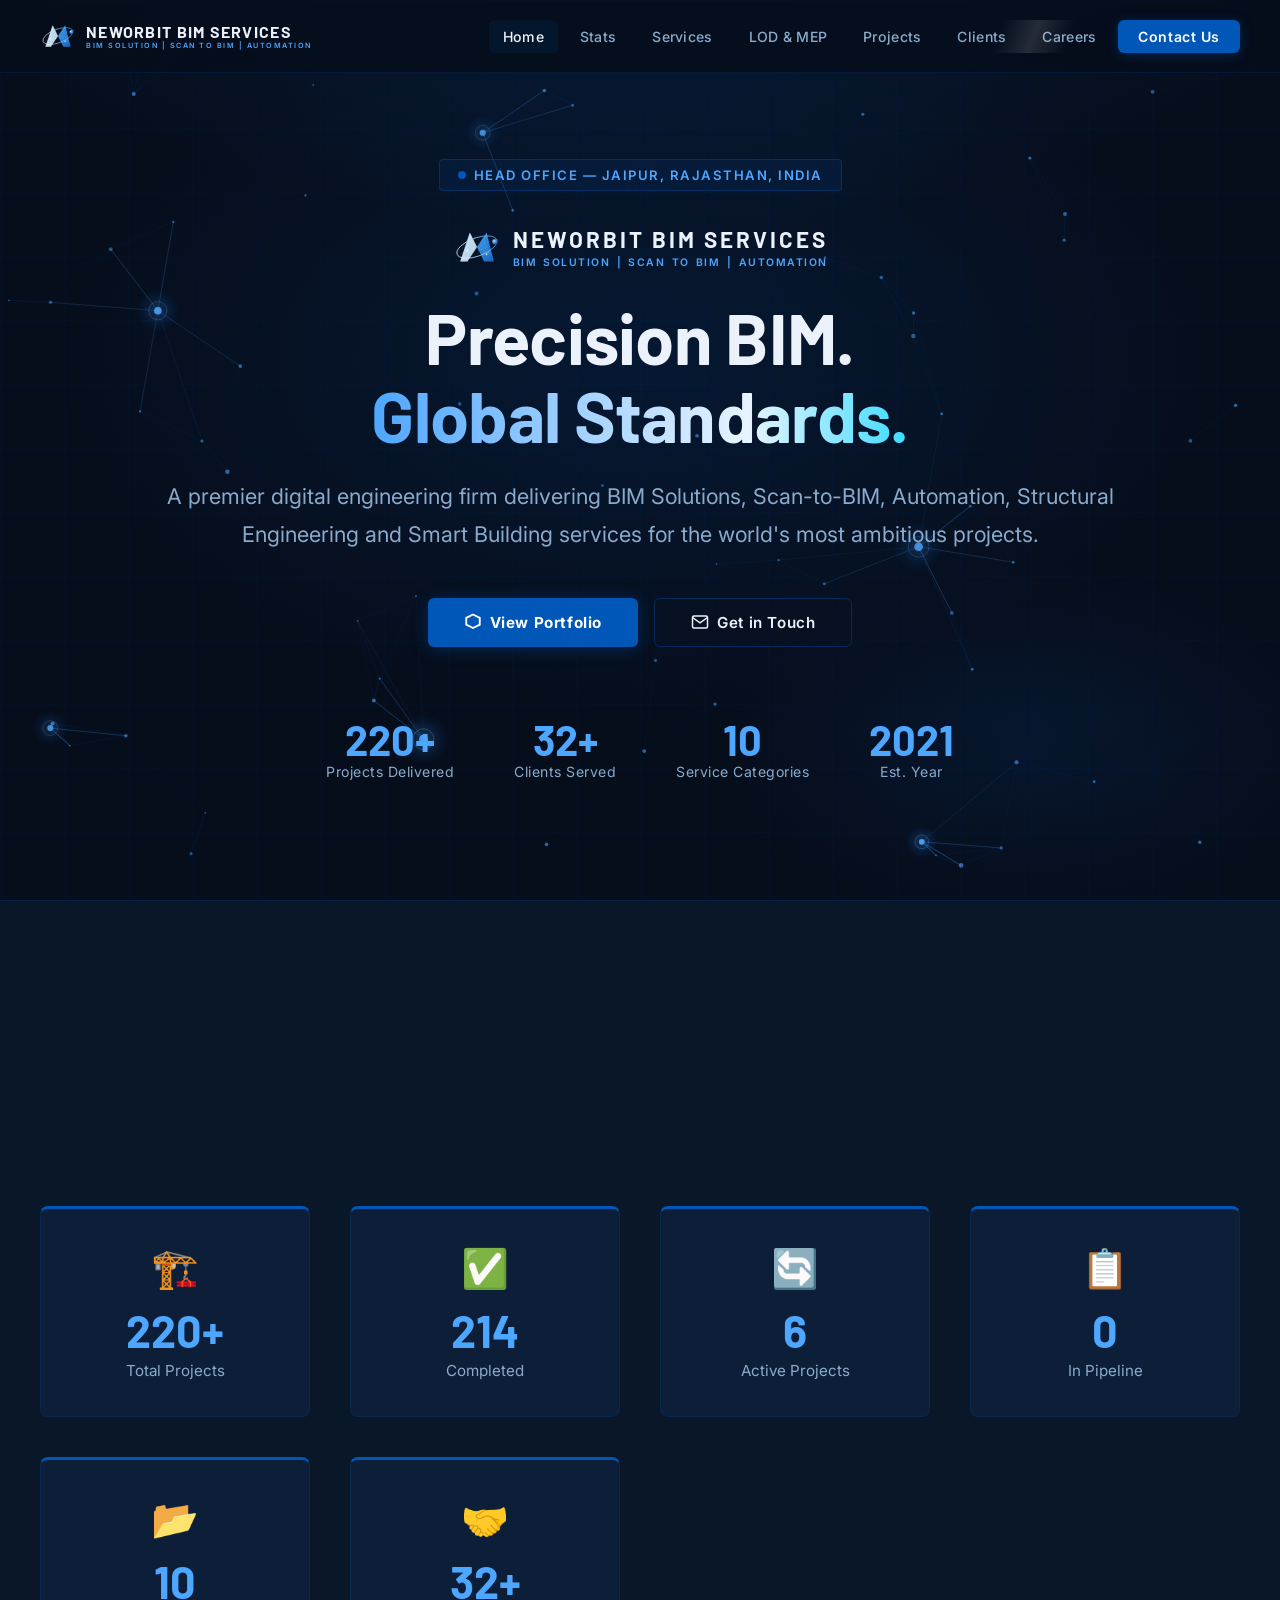
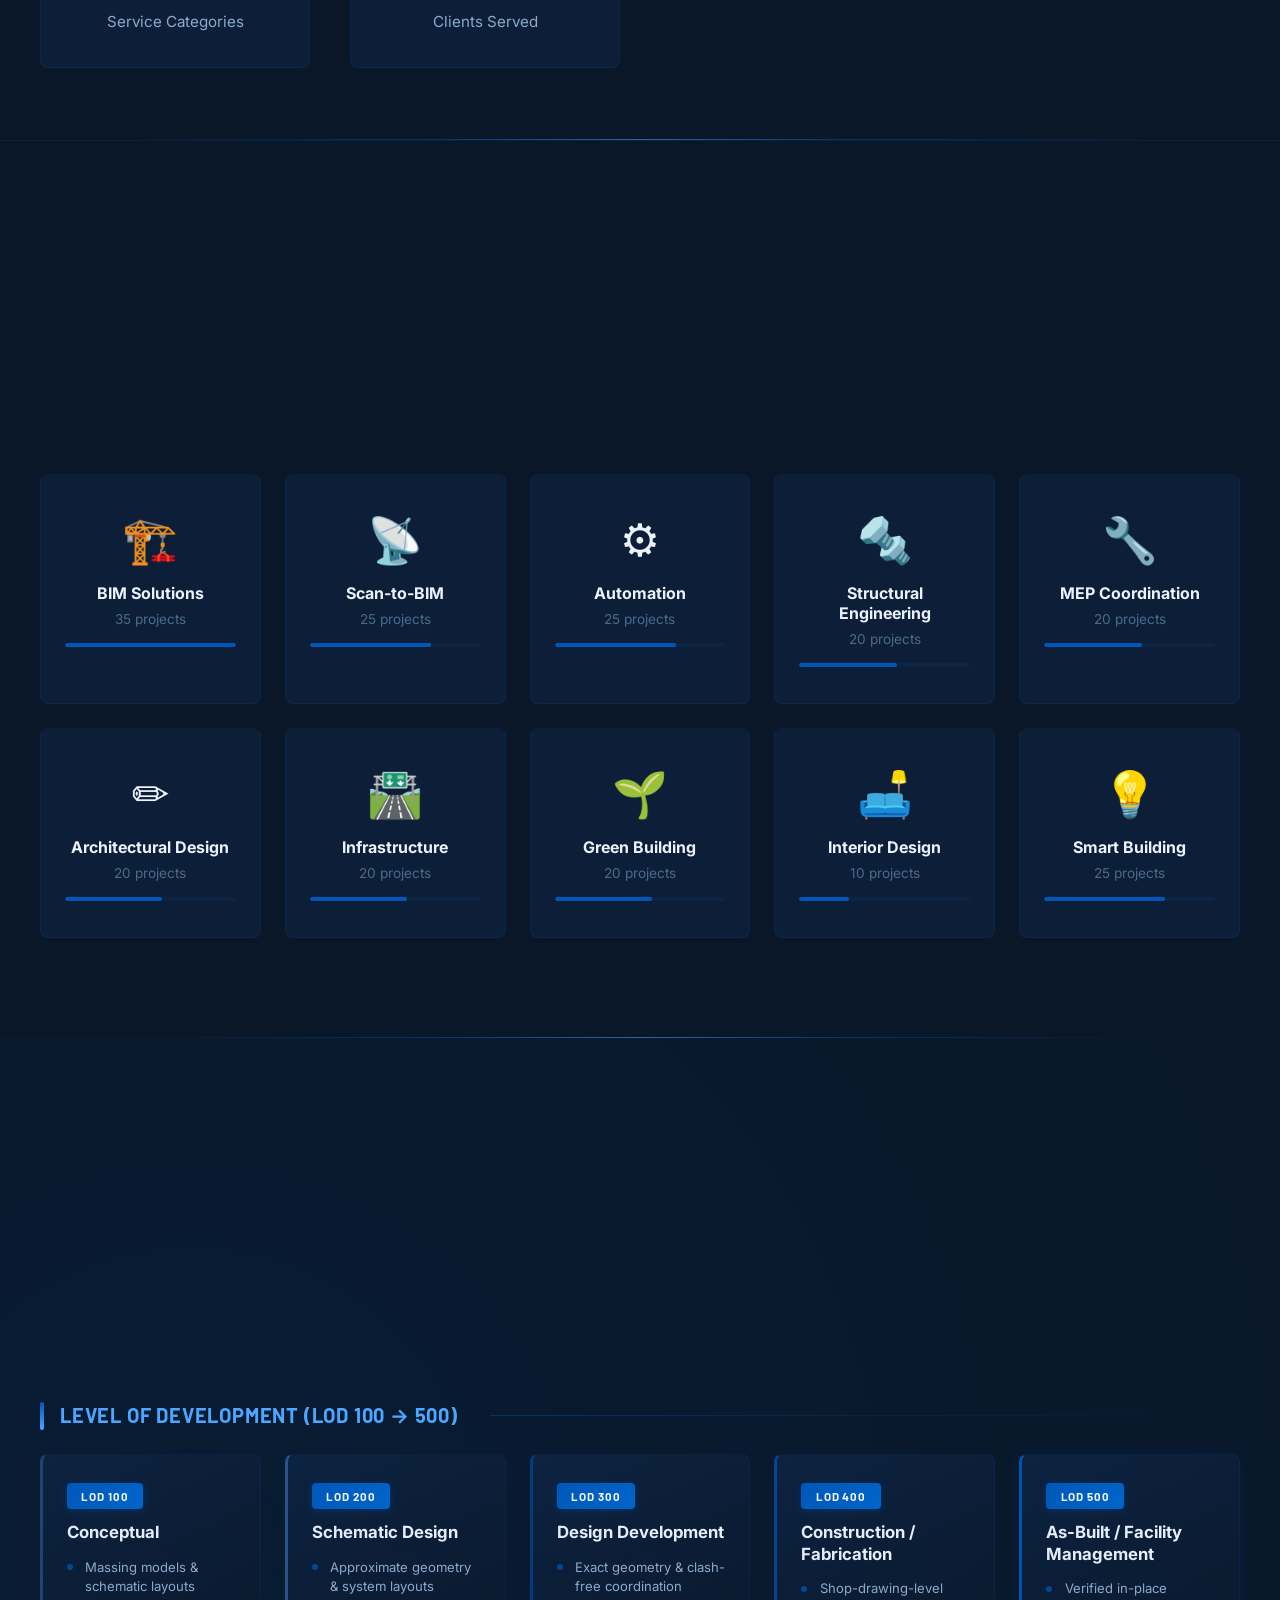
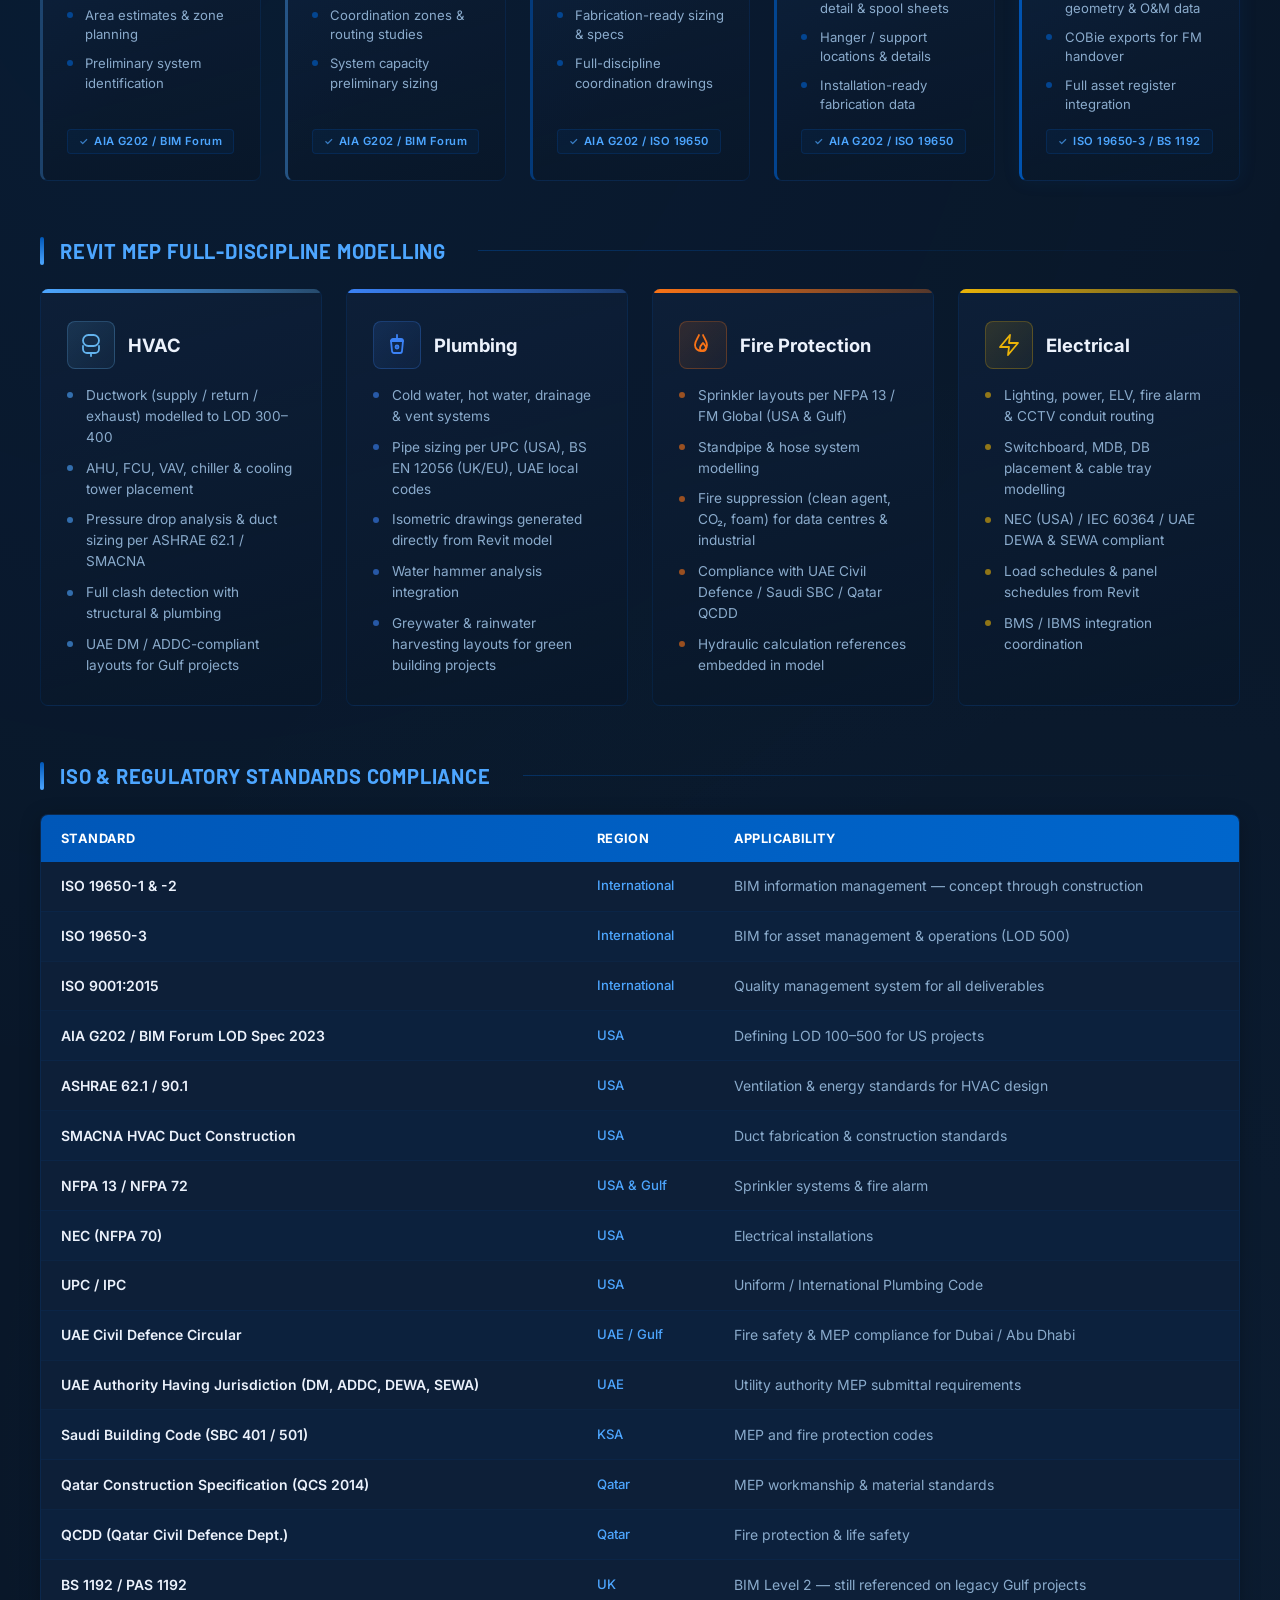
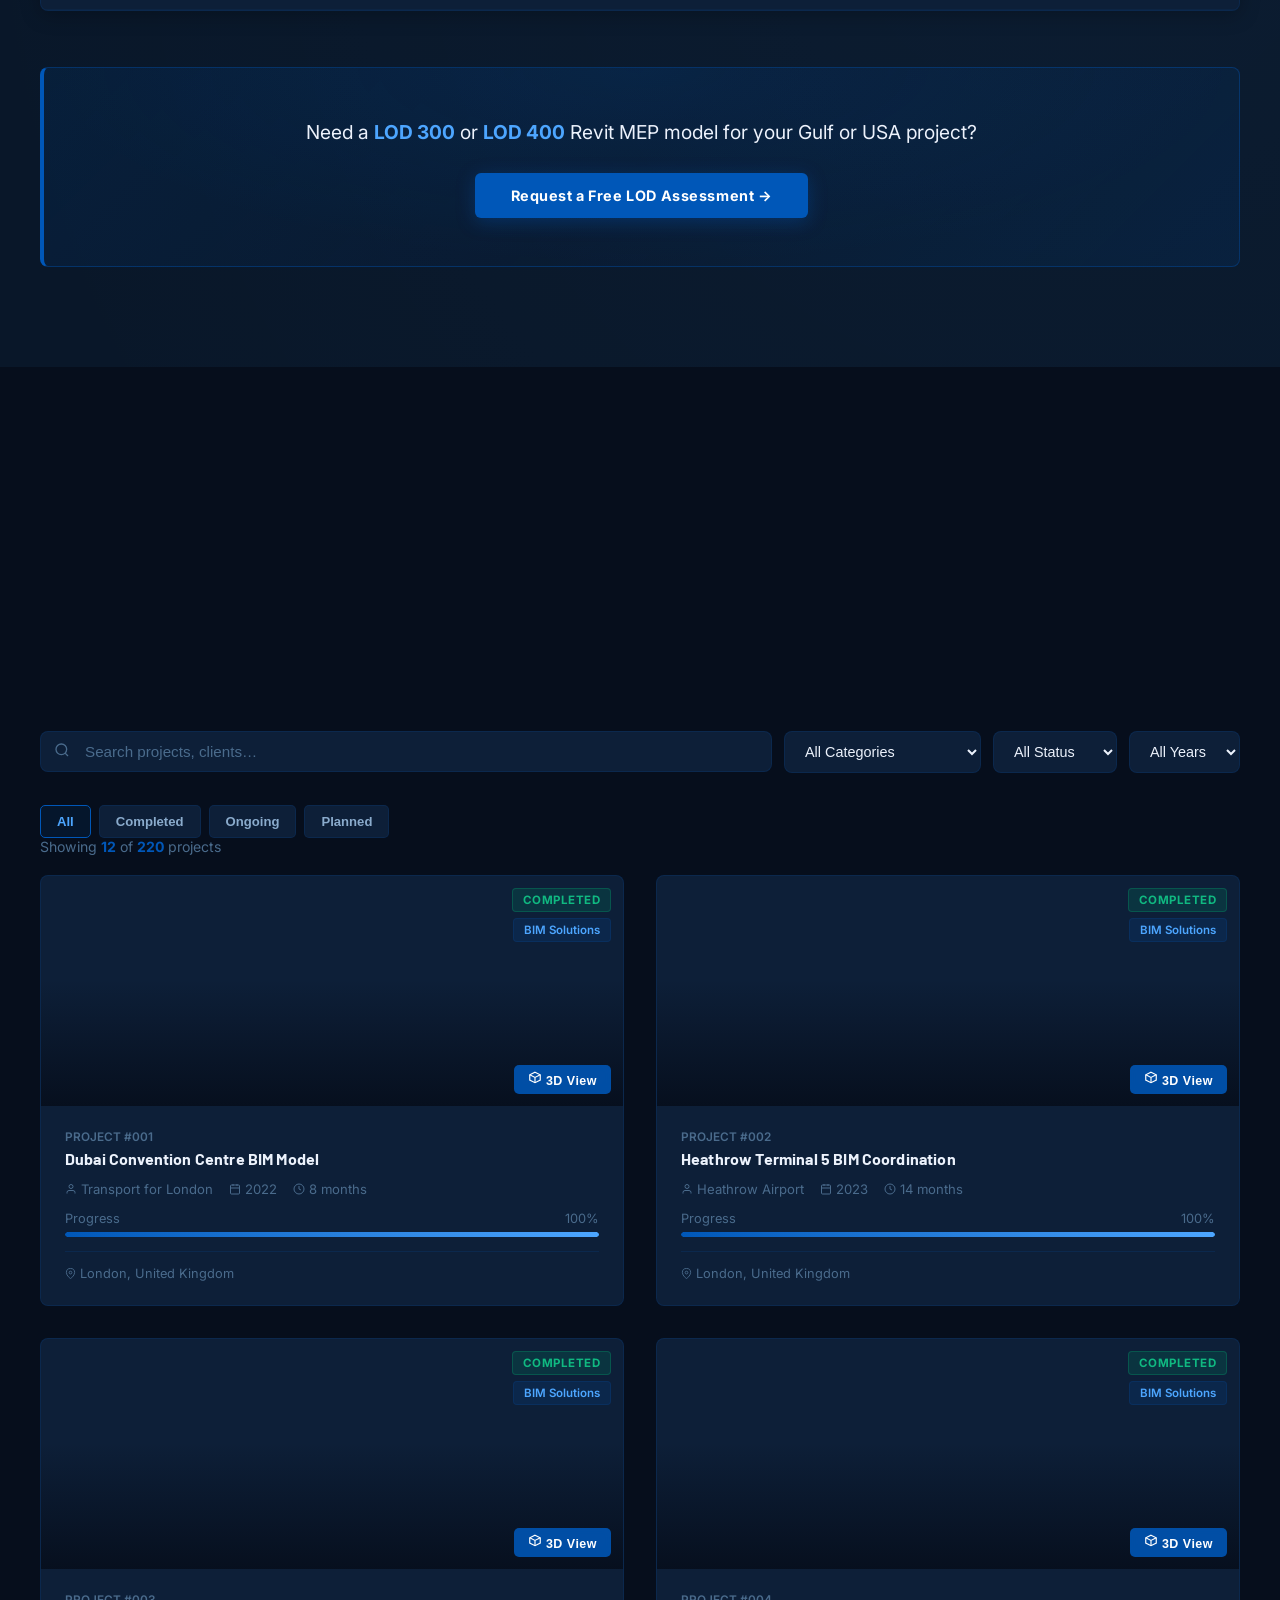
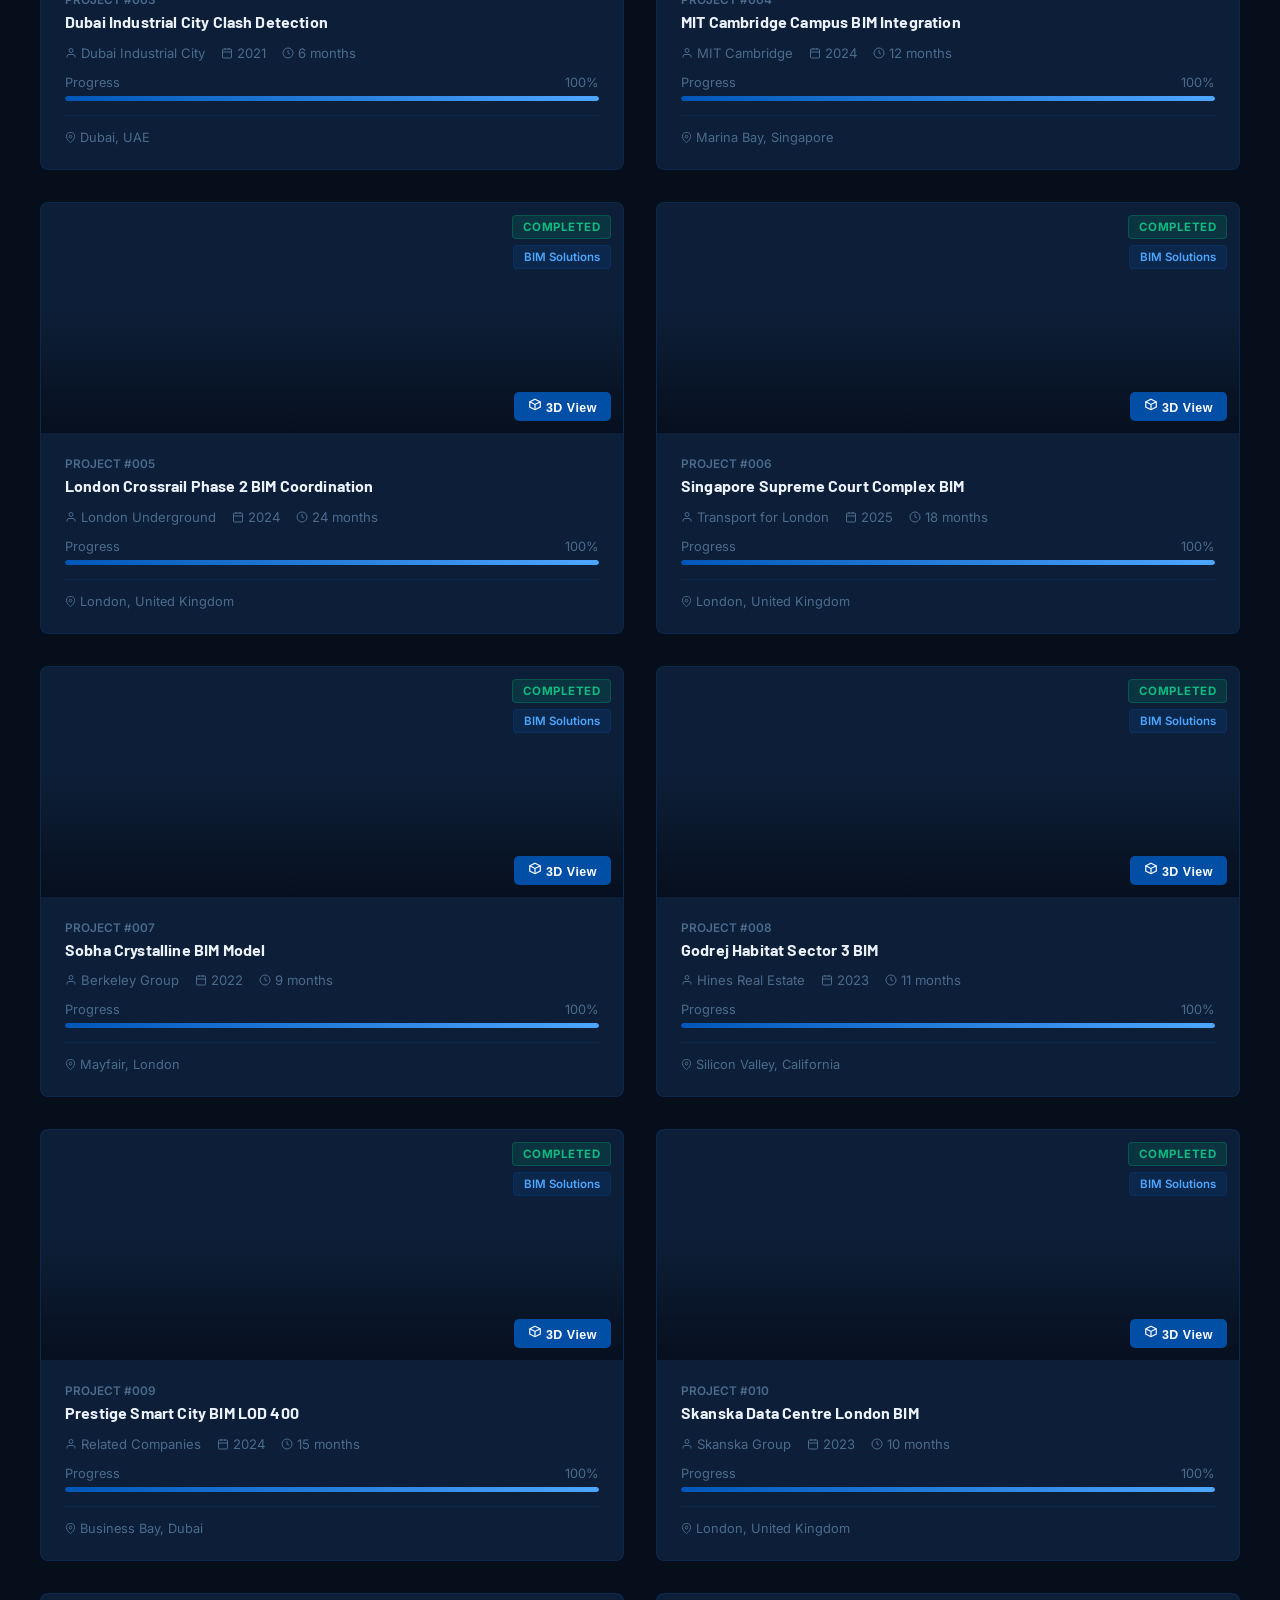
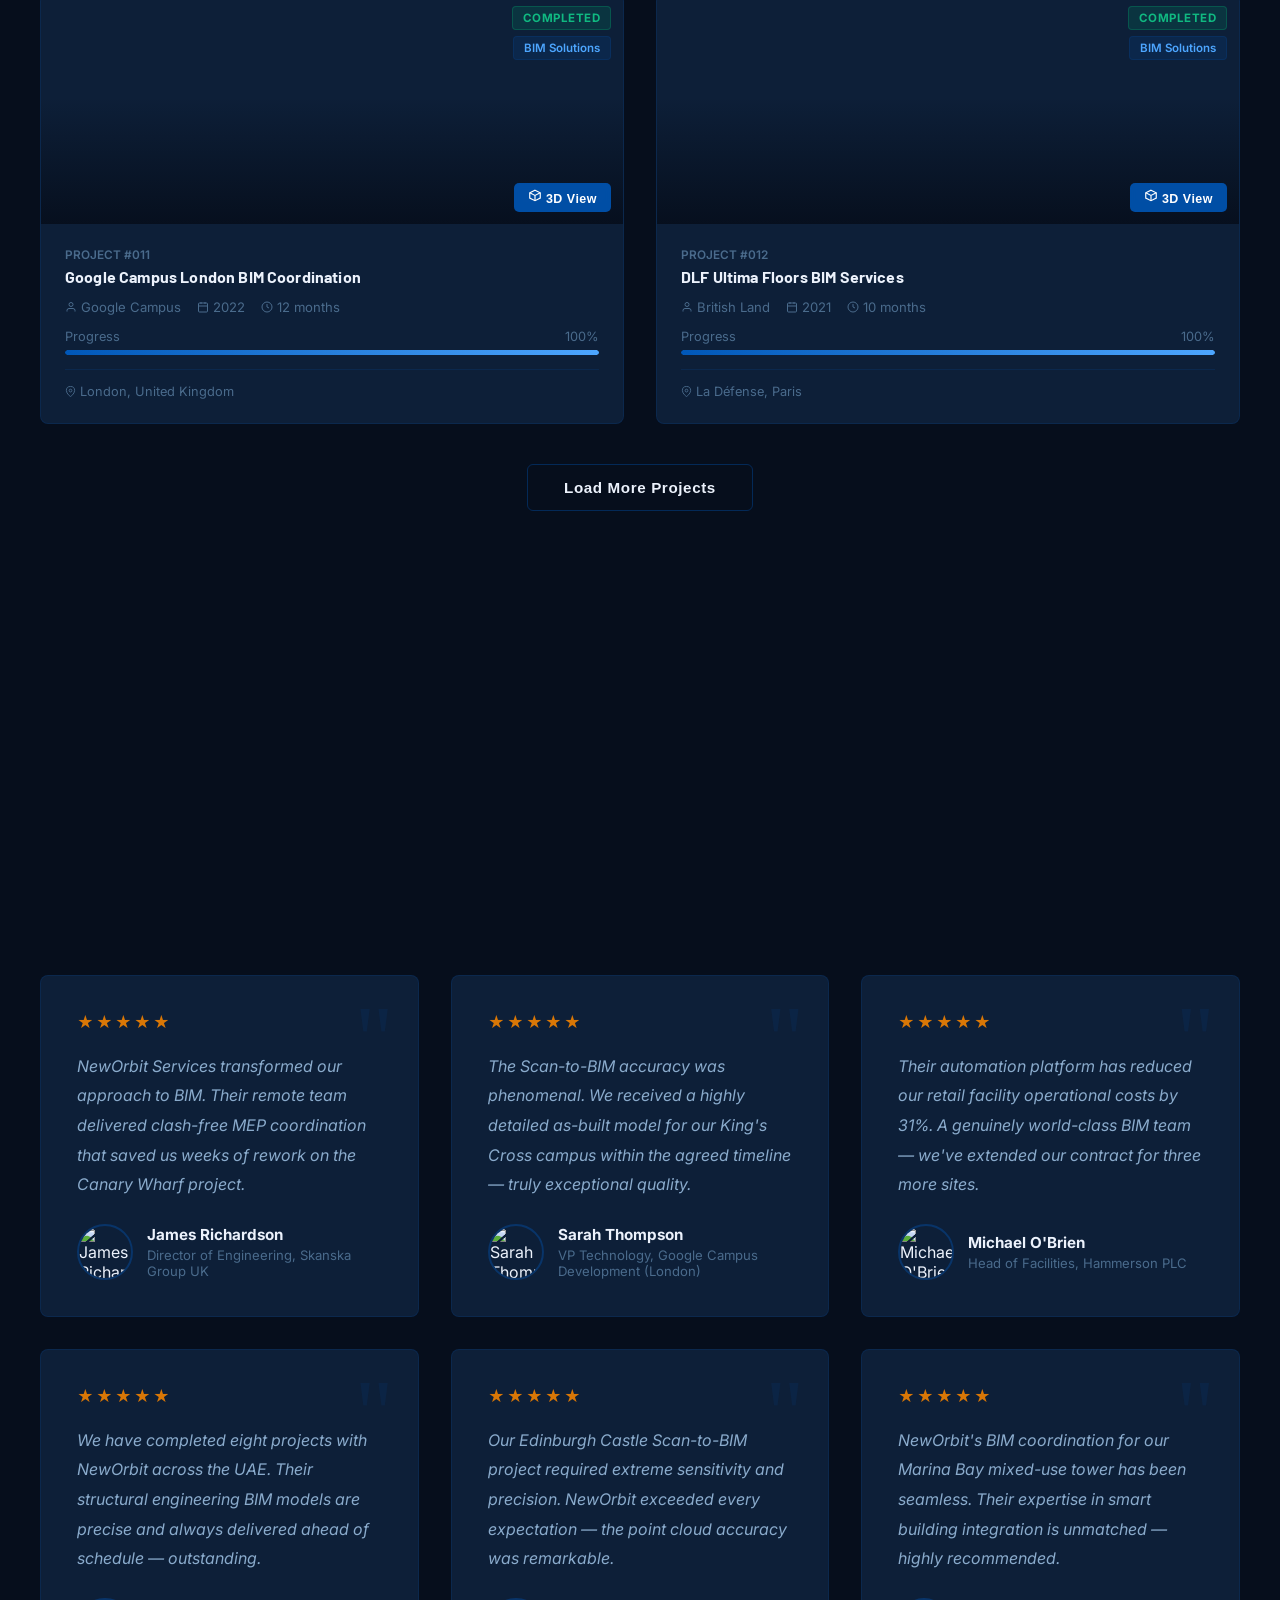
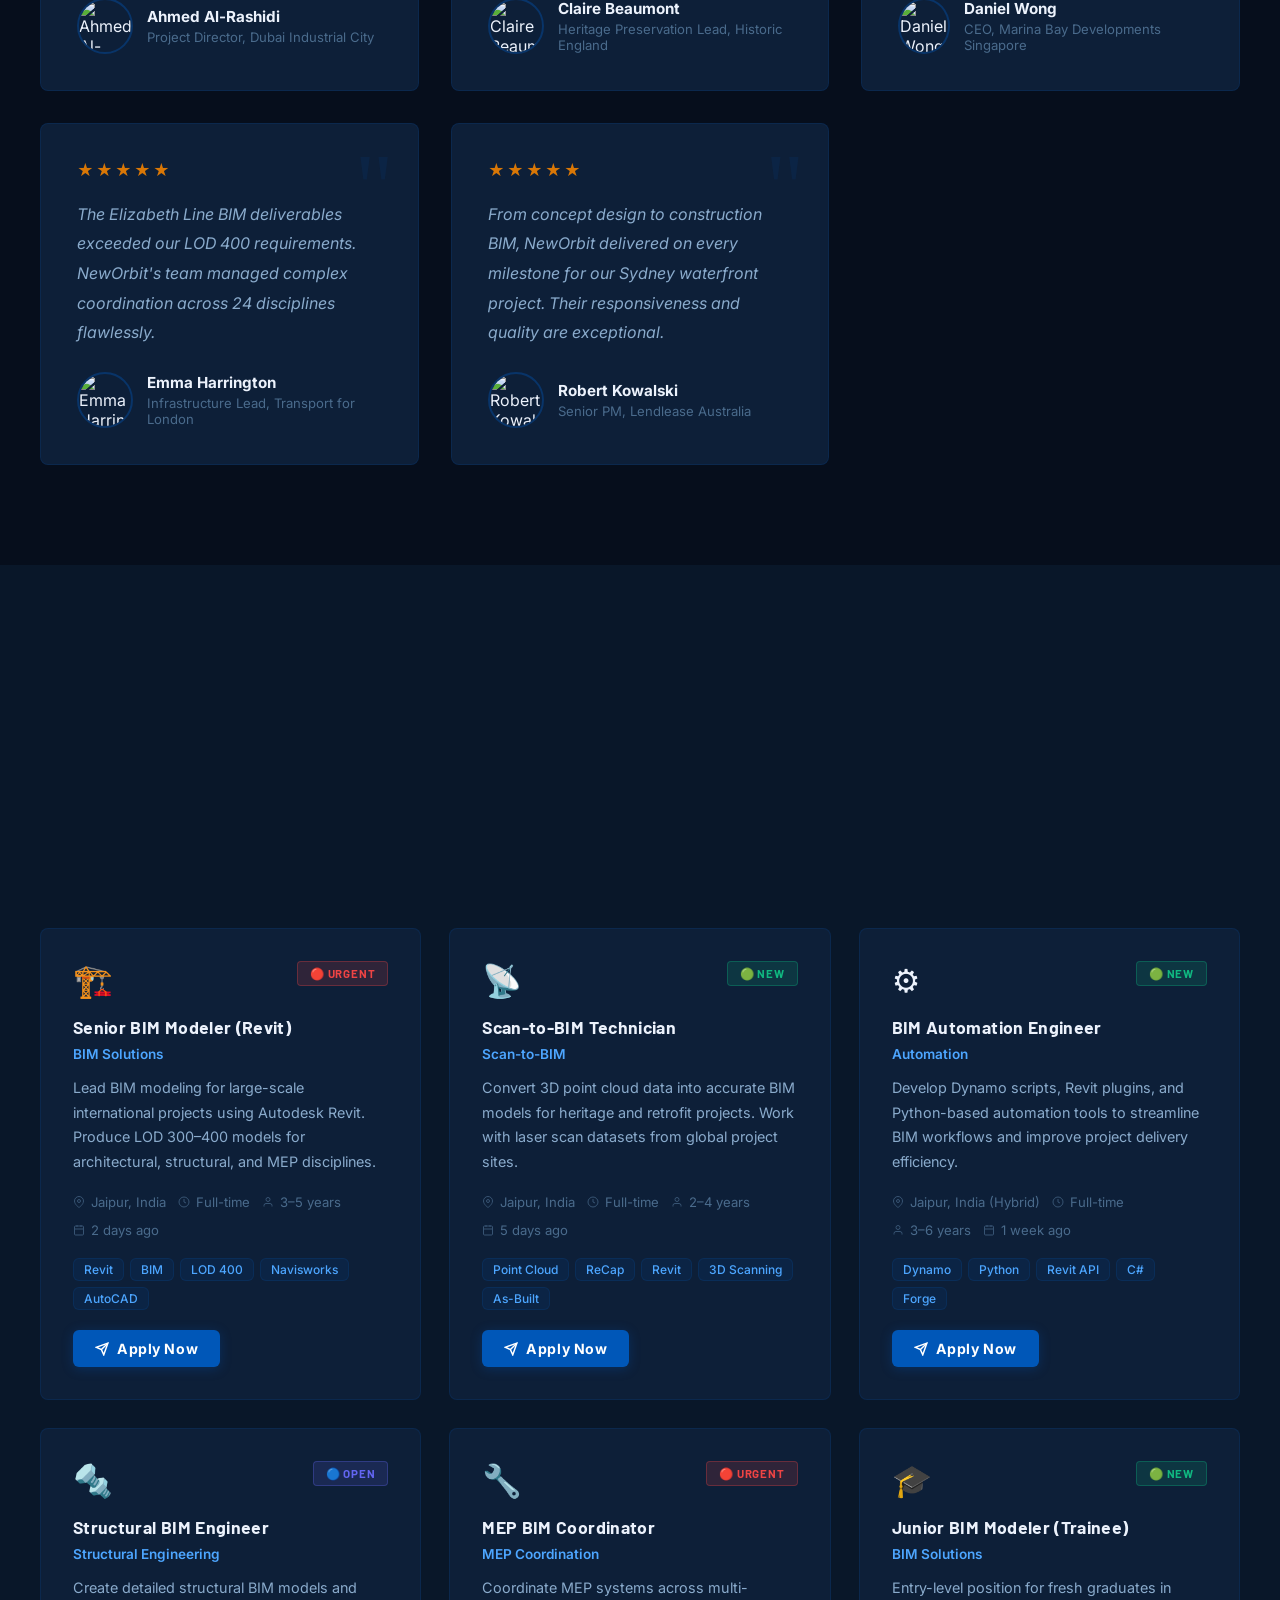
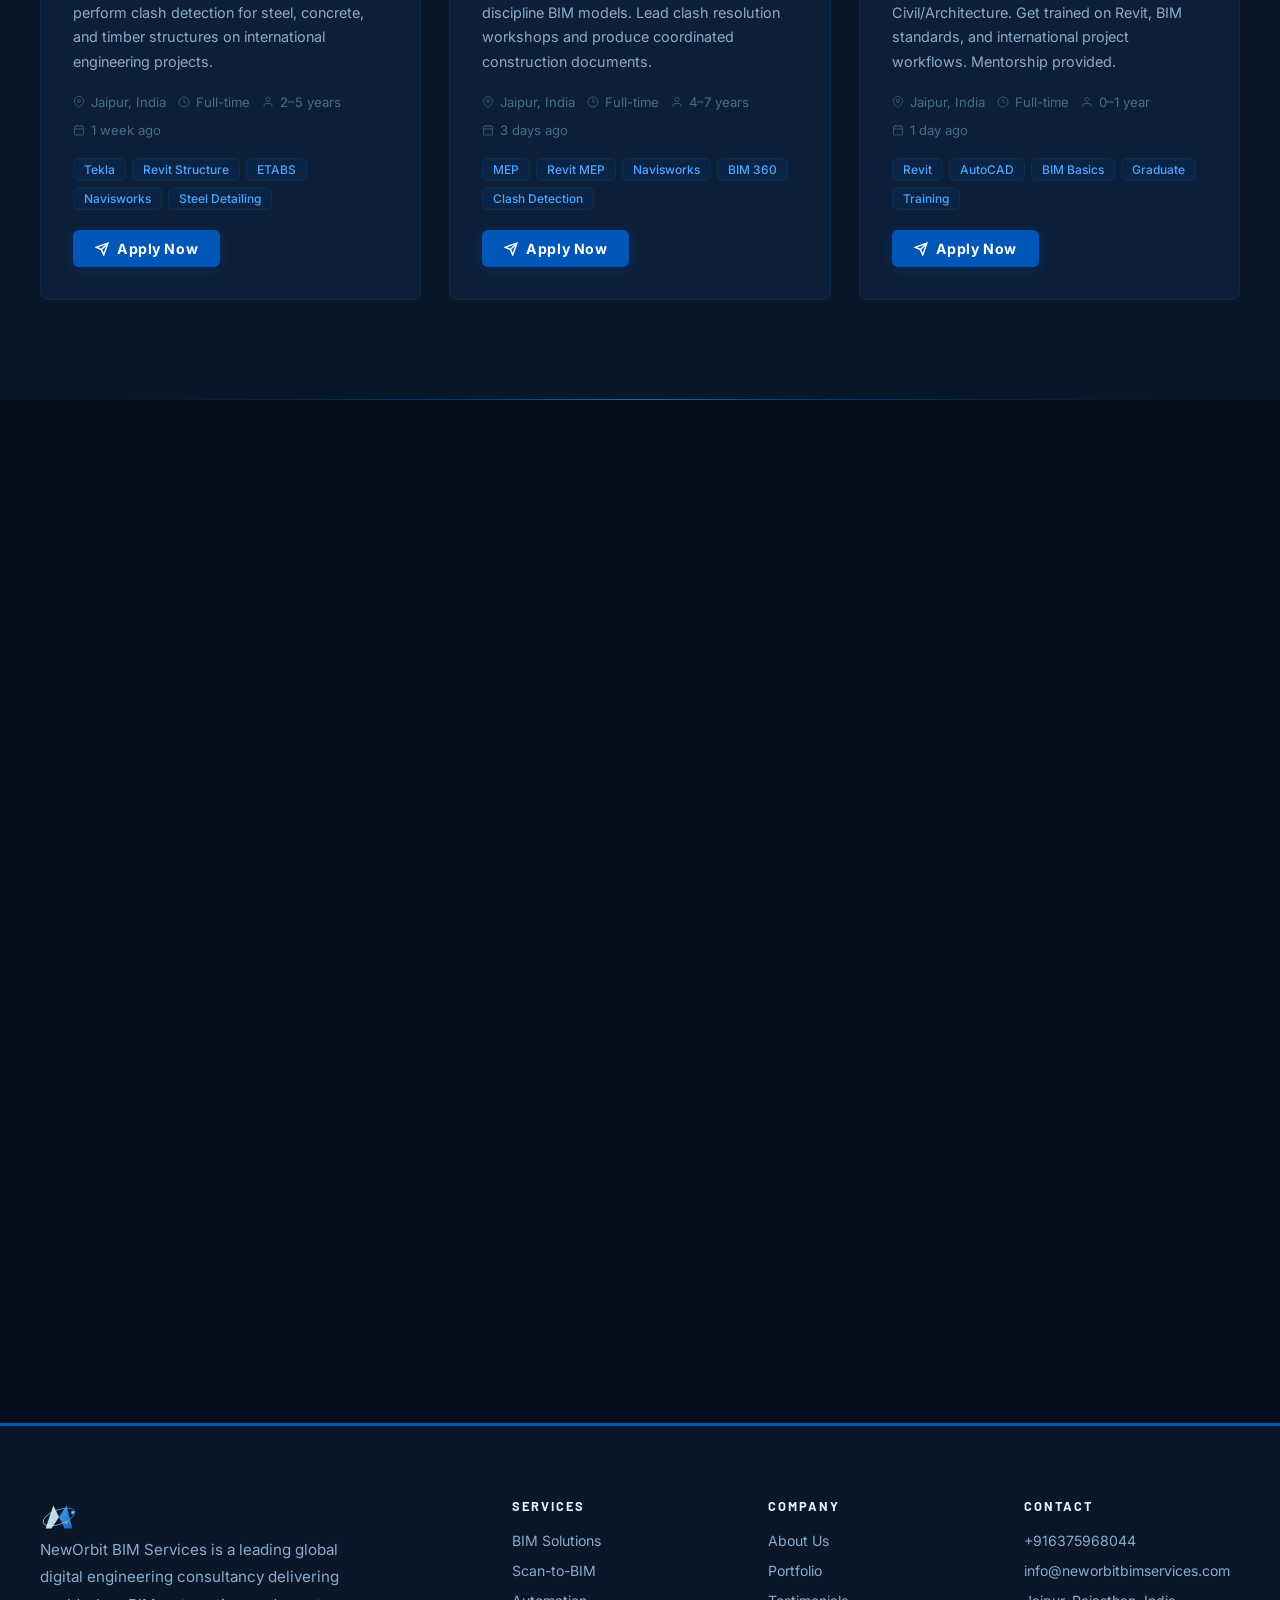
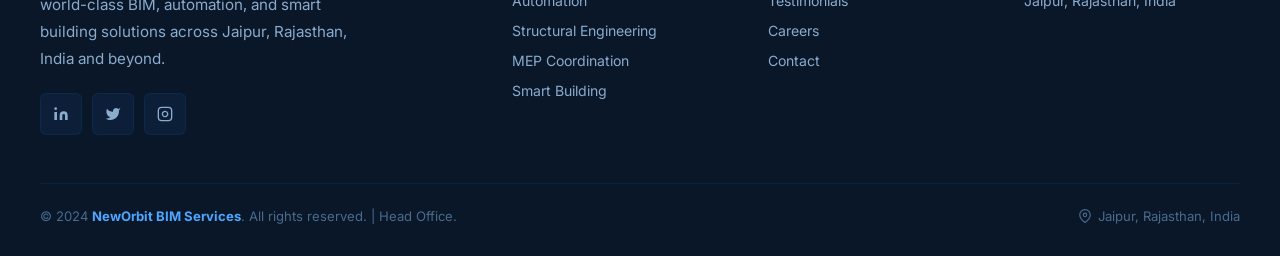
==== commit ca4b241a: "feat: add premium BIM website animations — canvas particles, shimmer text, scroll reveals, glow effe" ====
--- a/index.html
+++ b/index.html
@@ -128,7 +128,9 @@
 </nav>
 
 <section id="hero" aria-label="Hero">
+  <canvas id="hero-canvas" aria-hidden="true"></canvas>
   <div class="hero-grid" aria-hidden="true"></div>
+  <div class="hero-scanline" aria-hidden="true"></div>
   <div class="hero-content">
     <div class="hero-badge fade-in">
       <span class="dot"></span>
@@ -823,6 +825,7 @@
 <script src="js/data.js"></script>
 <script src="js/3d-viewer.js"></script>
 <script src="js/app.js"></script>
+<script src="js/animations.js"></script>
 
 </body>
 </html>
--- a/css/styles.css
+++ b/css/styles.css
@@ -2785,3 +2785,800 @@
   .mep-card-header { flex-direction: column; align-items: flex-start; gap: 0.5rem; }
 
 }
+
+
+
+/* ═══════════════════════════════════════════════════════════
+
+   PREMIUM ANIMATION ENHANCEMENTS
+
+═══════════════════════════════════════════════════════════ */
+
+
+
+/* ── Hero canvas particle network ───────────────────────── */
+
+#hero-canvas {
+
+  position: absolute;
+
+  inset: 0;
+
+  width: 100%;
+
+  height: 100%;
+
+  pointer-events: none;
+
+  z-index: 0;
+
+}
+
+
+
+/* Ensure hero content always renders above decorative layers */
+
+.hero-content {
+
+  position: relative;
+
+  z-index: 2;
+
+}
+
+
+
+/* ── Hero scanline sweep ─────────────────────────────────── */
+
+@keyframes scanLine {
+
+  0%   { transform: translateY(-4px); opacity: 0.8; }
+
+  100% { transform: translateY(100vh); opacity: 0; }
+
+}
+
+.hero-scanline {
+
+  position: absolute;
+
+  left: 0;
+
+  right: 0;
+
+  top: 0;
+
+  height: 2px;
+
+  background: linear-gradient(
+    90deg,
+    transparent 0%,
+    rgba(0,87,184,0.35) 20%,
+    rgba(77,166,255,0.65) 50%,
+    rgba(0,87,184,0.35) 80%,
+    transparent 100%
+  );
+
+  pointer-events: none;
+
+  z-index: 1;
+
+  animation: scanLine 5s linear infinite;
+
+}
+
+
+
+/* ── Hero accent text shimmer ───────────────────────────── */
+
+@keyframes textShimmer {
+
+  0%   { background-position: -200% center; }
+
+  100% { background-position:  200% center; }
+
+}
+
+.hero-title .accent {
+
+  background: linear-gradient(
+    90deg,
+    #4DA6FF 0%,
+    #e8f4ff 35%,
+    #00d4ff 55%,
+    #4DA6FF 100%
+  );
+
+  background-size: 200% auto;
+
+  -webkit-background-clip: text;
+
+  -webkit-text-fill-color: transparent;
+
+  background-clip: text;
+
+  animation: textShimmer 3.5s linear infinite;
+
+}
+
+
+
+/* ── Hero animated radial glow (background) ─────────────── */
+
+@keyframes heroGlowPulse {
+
+  0%, 100% { opacity: 0.6; transform: scale(1); }
+
+  50%       { opacity: 1;   transform: scale(1.08); }
+
+}
+
+#hero::before {
+
+  content: '';
+
+  position: absolute;
+
+  inset: 0;
+
+  background:
+
+    radial-gradient(ellipse 70% 60% at 50% 40%, rgba(0,87,184,0.14) 0%, transparent 65%),
+
+    radial-gradient(ellipse 40% 30% at 80% 85%, rgba(0,60,130,0.09) 0%, transparent 60%);
+
+  pointer-events: none;
+
+  z-index: 0;
+
+  animation: heroGlowPulse 6s ease-in-out infinite;
+
+}
+
+
+
+/* ── Hero stats floating animation ─────────────────────── */
+
+@keyframes heroStatFloat {
+
+  0%, 100% { transform: translateY(0);   }
+
+  50%       { transform: translateY(-7px); }
+
+}
+
+.hero-stat-float {
+
+  animation: heroStatFloat 3.6s ease-in-out infinite;
+
+}
+
+
+
+/* ── Section header glow underline ─────────────────────── */
+
+@keyframes glowLinePulse {
+
+  0%, 100% {
+
+    width: 56px;
+
+    box-shadow: 0 0 8px rgba(0,87,184,0.45);
+
+  }
+
+  50% {
+
+    width: 110px;
+
+    box-shadow: 0 0 20px rgba(77,166,255,0.65), 0 0 40px rgba(0,87,184,0.25);
+
+  }
+
+}
+
+.section-header::after {
+
+  content: '';
+
+  display: block;
+
+  height: 3px;
+
+  background: linear-gradient(90deg, var(--accent), var(--accent-light), var(--accent));
+
+  border-radius: 2px;
+
+  margin: 18px auto 0;
+
+  animation: glowLinePulse 2.8s ease-in-out infinite;
+
+}
+
+
+
+/* ── Section-tag glow pulse ─────────────────────────────── */
+
+@keyframes tagGlow {
+
+  0%, 100% {
+
+    box-shadow: 0 2px 8px  rgba(0,87,184,0.25);
+
+    border-bottom-color: var(--accent);
+
+    color: var(--accent-light);
+
+  }
+
+  50% {
+
+    box-shadow: 0 2px 20px rgba(77,166,255,0.45);
+
+    border-bottom-color: var(--accent-light);
+
+    color: #90CEFF;
+
+  }
+
+}
+
+.section-tag {
+
+  animation: tagGlow 2.6s ease-in-out infinite;
+
+}
+
+
+
+/* ── Counter numbers neon glow ───────────────────────────── */
+
+@keyframes numGlow {
+
+  0%, 100% { text-shadow: 0 0  8px rgba(77,166,255,0.30); }
+
+  50%       { text-shadow: 0 0 20px rgba(77,166,255,0.65), 0 0 40px rgba(0,87,184,0.30); }
+
+}
+
+.stat-num,
+.hero-stat .num {
+
+  animation: numGlow 3s ease-in-out infinite;
+
+}
+
+
+
+/* ── Enhanced stat-card hover ───────────────────────────── */
+
+.stat-card {
+
+  transition: all var(--transition);
+
+  position: relative;
+
+  overflow: hidden;
+
+}
+
+.stat-card::after {
+
+  content: '';
+
+  position: absolute;
+
+  inset: 0;
+
+  border-radius: inherit;
+
+  background: linear-gradient(135deg, rgba(0,87,184,0.08) 0%, transparent 60%);
+
+  opacity: 0;
+
+  transition: opacity var(--transition);
+
+  pointer-events: none;
+
+}
+
+.stat-card:hover::after { opacity: 1; }
+
+.stat-card:hover {
+
+  transform: translateY(-7px);
+
+  box-shadow: 0 0 30px rgba(0,87,184,0.30), var(--shadow);
+
+  border-color: var(--accent);
+
+}
+
+
+
+/* ── Enhanced cat-card shimmer on hover ─────────────────── */
+
+.cat-card {
+
+  position: relative;
+
+  overflow: hidden;
+
+}
+
+.cat-card::after {
+
+  content: '';
+
+  position: absolute;
+
+  top: -60%;
+
+  left: -60%;
+
+  width: 220%;
+
+  height: 220%;
+
+  background: linear-gradient(
+
+    135deg,
+
+    transparent 30%,
+
+    rgba(77,166,255,0.07) 50%,
+
+    transparent 70%
+
+  );
+
+  transform: translateX(-100%) translateY(-100%);
+
+  transition: transform 0.6s ease;
+
+  pointer-events: none;
+
+}
+
+.cat-card:hover::after {
+
+  transform: translateX(0) translateY(0);
+
+}
+
+
+
+/* ── Enhanced testimonial card ──────────────────────────── */
+
+.testimonial-card::after {
+
+  content: '';
+
+  position: absolute;
+
+  inset: 0;
+
+  background: linear-gradient(135deg, rgba(0,87,184,0.06) 0%, transparent 50%);
+
+  opacity: 0;
+
+  transition: opacity var(--transition);
+
+  pointer-events: none;
+
+  border-radius: inherit;
+
+}
+
+.testimonial-card:hover::after { opacity: 1; }
+
+.testimonial-card:hover {
+
+  box-shadow: 0 0 40px rgba(0,87,184,0.25), var(--shadow);
+
+}
+
+
+
+/* ── LOD card enhanced hover glow ───────────────────────── */
+
+.lod-card--100:hover { border-color: rgba(100,181,246,0.8); box-shadow: 0 8px 36px rgba(100,181,246,0.20), var(--shadow); }
+
+.lod-card--200:hover { border-color: rgba( 66,165,245,0.8); box-shadow: 0 8px 36px rgba( 66,165,245,0.20), var(--shadow); }
+
+.lod-card--300:hover { border-color: rgba( 30,136,229,0.8); box-shadow: 0 8px 36px rgba( 30,136,229,0.22), var(--shadow); }
+
+.lod-card--400:hover { border-color: rgba( 21,101,192,0.8); box-shadow: 0 8px 36px rgba( 21,101,192,0.24), var(--shadow); }
+
+.lod-card--500:hover { border-color: rgba( 13, 71,161,0.9); box-shadow: 0 8px 36px rgba( 13, 71,161,0.28), var(--shadow); }
+
+
+
+/* ── MEP card enhanced hover ────────────────────────────── */
+
+.mep-card--hvac:hover     { box-shadow: 0 10px 40px rgba( 99,179,237,0.20), var(--shadow); border-color: rgba( 99,179,237,0.5); }
+
+.mep-card--plumbing:hover { box-shadow: 0 10px 40px rgba( 59,130,246,0.20), var(--shadow); border-color: rgba( 59,130,246,0.5); }
+
+.mep-card--fire:hover     { box-shadow: 0 10px 40px rgba(249,115, 22,0.20), var(--shadow); border-color: rgba(249,115, 22,0.5); }
+
+.mep-card--electrical:hover { box-shadow: 0 10px 40px rgba(234,179,  8,0.20), var(--shadow); border-color: rgba(234,179,  8,0.5); }
+
+
+
+/* ── Project card enhanced hover ────────────────────────── */
+
+.project-card:hover {
+
+  box-shadow: 0 0 40px rgba(0,87,184,0.30), 0 12px 40px rgba(0,0,0,0.5);
+
+  border-color: var(--accent-light);
+
+}
+
+
+
+/* ── Button shimmer on hover ────────────────────────────── */
+
+.btn-primary,
+.btn-secondary,
+.nav-cta,
+.form-submit {
+
+  position: relative;
+
+  overflow: hidden;
+
+}
+
+.btn-primary::before,
+.btn-secondary::before,
+.nav-cta::before,
+.form-submit::before {
+
+  content: '';
+
+  position: absolute;
+
+  top: 0;
+
+  left: -100%;
+
+  width: 60%;
+
+  height: 100%;
+
+  background: linear-gradient(
+
+    90deg,
+
+    transparent,
+
+    rgba(255,255,255,0.13),
+
+    transparent
+
+  );
+
+  transform: skewX(-20deg);
+
+  transition: left 0.5s ease;
+
+}
+
+.btn-primary:hover::before,
+.btn-secondary:hover::before,
+.nav-cta:hover::before,
+.form-submit:hover::before {
+
+  left: 160%;
+
+}
+
+
+
+/* ── Scroll Reveal — base hidden states ─────────────────── */
+
+.reveal-up {
+
+  opacity: 0;
+
+  transform: translateY(32px);
+
+  transition:
+
+    opacity  0.72s cubic-bezier(0.4,0,0.2,1),
+
+    transform 0.72s cubic-bezier(0.4,0,0.2,1);
+
+}
+
+.reveal-left {
+
+  opacity: 0;
+
+  transform: translateX(-36px);
+
+  transition:
+
+    opacity  0.72s cubic-bezier(0.4,0,0.2,1),
+
+    transform 0.72s cubic-bezier(0.4,0,0.2,1);
+
+}
+
+.reveal-right {
+
+  opacity: 0;
+
+  transform: translateX(36px);
+
+  transition:
+
+    opacity  0.72s cubic-bezier(0.4,0,0.2,1),
+
+    transform 0.72s cubic-bezier(0.4,0,0.2,1);
+
+}
+
+.reveal-scale {
+
+  opacity: 0;
+
+  transform: scale(0.88);
+
+  transition:
+
+    opacity  0.72s cubic-bezier(0.4,0,0.2,1),
+
+    transform 0.72s cubic-bezier(0.4,0,0.2,1);
+
+}
+
+
+
+/* ── Scroll Reveal — visible state ─────────────────────── */
+
+.is-visible {
+
+  opacity: 1 !important;
+
+  transform: none !important;
+
+}
+
+
+
+/* ── Enhanced building-logo glow pulse ──────────────────── */
+
+@keyframes buildingPulseEnhanced {
+
+  0%, 100% {
+
+    filter:
+
+      drop-shadow(0 0  6px rgba(0,87,184,0.50))
+
+      drop-shadow(0 0 12px rgba(0,87,184,0.20));
+
+  }
+
+  50% {
+
+    filter:
+
+      drop-shadow(0 0 14px rgba(77,166,255,0.80))
+
+      drop-shadow(0 0 28px rgba(0,87,184,0.45))
+
+      drop-shadow(0 0 50px rgba(0,87,184,0.18));
+
+  }
+
+}
+
+.building-logo svg {
+
+  animation: buildingPulseEnhanced 3s ease-in-out infinite !important;
+
+}
+
+
+
+/* ── Navbar scrolled — enhanced glass glow ──────────────── */
+
+#navbar.scrolled {
+
+  background: rgba(5, 12, 24, 0.98);
+
+  box-shadow:
+
+    0 2px 24px rgba(0,0,0,0.65),
+
+    0 0 40px rgba(0,87,184,0.12),
+
+    inset 0 -1px 0 rgba(77,166,255,0.15);
+
+}
+
+
+
+/* ── Back-top button pulse ───────────────────────────────── */
+
+@keyframes backTopPulse {
+
+  0%, 100% { box-shadow: 0 2px 16px rgba(0,87,184,0.40); }
+
+  50%       { box-shadow: 0 2px 28px rgba(77,166,255,0.60), 0 0 0 4px rgba(0,87,184,0.15); }
+
+}
+
+#back-top.show {
+
+  animation: backTopPulse 2.5s ease-in-out infinite;
+
+}
+
+
+
+/* ── LOD badge shimmer ───────────────────────────────────── */
+
+@keyframes badgeShimmer {
+
+  0%   { box-shadow: 0 2px  8px rgba(0,87,184,0.30); }
+
+  50%  { box-shadow: 0 2px 18px rgba(77,166,255,0.55); }
+
+  100% { box-shadow: 0 2px  8px rgba(0,87,184,0.30); }
+
+}
+
+.lod-badge {
+
+  animation: badgeShimmer 2.8s ease-in-out infinite;
+
+}
+
+
+
+/* ── Hero badge dot enhanced pulse ──────────────────────── */
+
+@keyframes dotPulseEnhanced {
+
+  0%, 100% {
+
+    opacity: 1;
+
+    transform: scale(1);
+
+    box-shadow: 0 0 0 0 rgba(0,87,184,0.6);
+
+  }
+
+  50% {
+
+    opacity: 1;
+
+    transform: scale(1.15);
+
+    box-shadow: 0 0 0 5px rgba(0,87,184,0);
+
+  }
+
+}
+
+.hero-badge .dot {
+
+  animation: dotPulseEnhanced 2s ease-in-out infinite !important;
+
+}
+
+
+
+/* ── Progress fill smooth transition ────────────────────── */
+
+.progress-fill {
+
+  transition: width 1.2s cubic-bezier(0.4,0,0.2,1);
+
+}
+
+
+
+/* ── Animated gradient body background accent ───────────── */
+
+@keyframes bgDrift {
+
+  0%   { background-position: 0%   50%; }
+
+  50%  { background-position: 100% 50%; }
+
+  100% { background-position: 0%   50%; }
+
+}
+
+body {
+
+  background-attachment: fixed;
+
+}
+
+
+
+/* ── Section divider glow lines ─────────────────────────── */
+
+#stats, #categories, #lod-mep, #careers {
+
+  position: relative;
+
+}
+
+#stats::after,
+#categories::after,
+#careers::after {
+
+  content: '';
+
+  position: absolute;
+
+  bottom: 0;
+
+  left: 10%;
+
+  right: 10%;
+
+  height: 1px;
+
+  background: linear-gradient(
+
+    90deg,
+
+    transparent,
+
+    rgba(0,87,184,0.45) 30%,
+
+    rgba(77,166,255,0.55) 50%,
+
+    rgba(0,87,184,0.45) 70%,
+
+    transparent
+
+  );
+
+  pointer-events: none;
+
+}
+
+
+
+/* ── Responsive tweaks for animation additions ───────────── */
+
+@media (prefers-reduced-motion: reduce) {
+
+  *,
+
+  *::before,
+
+  *::after {
+
+    animation-duration: 0.01ms !important;
+
+    transition-duration: 0.01ms !important;
+
+  }
+
+  .reveal-up,
+
+  .reveal-left,
+
+  .reveal-right,
+
+  .reveal-scale {
+
+    opacity: 1;
+
+    transform: none;
+
+  }
+
+}
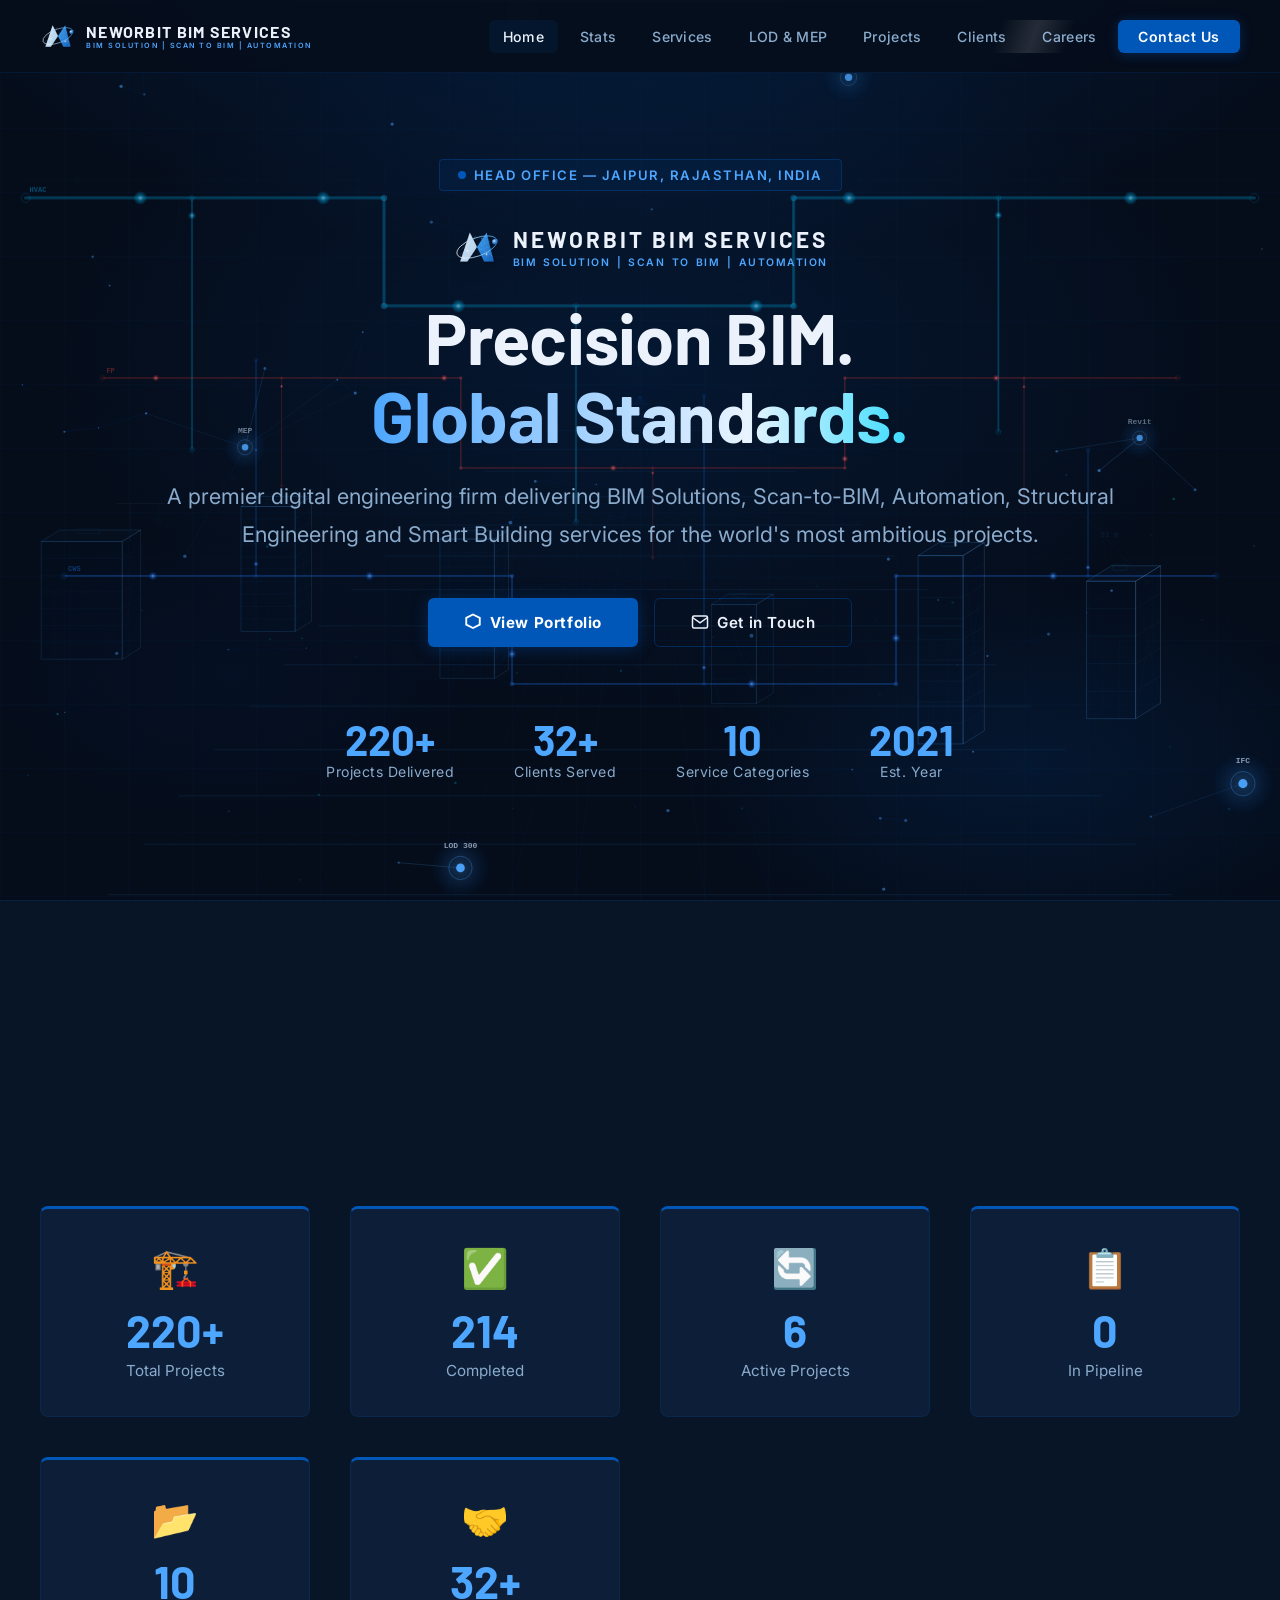
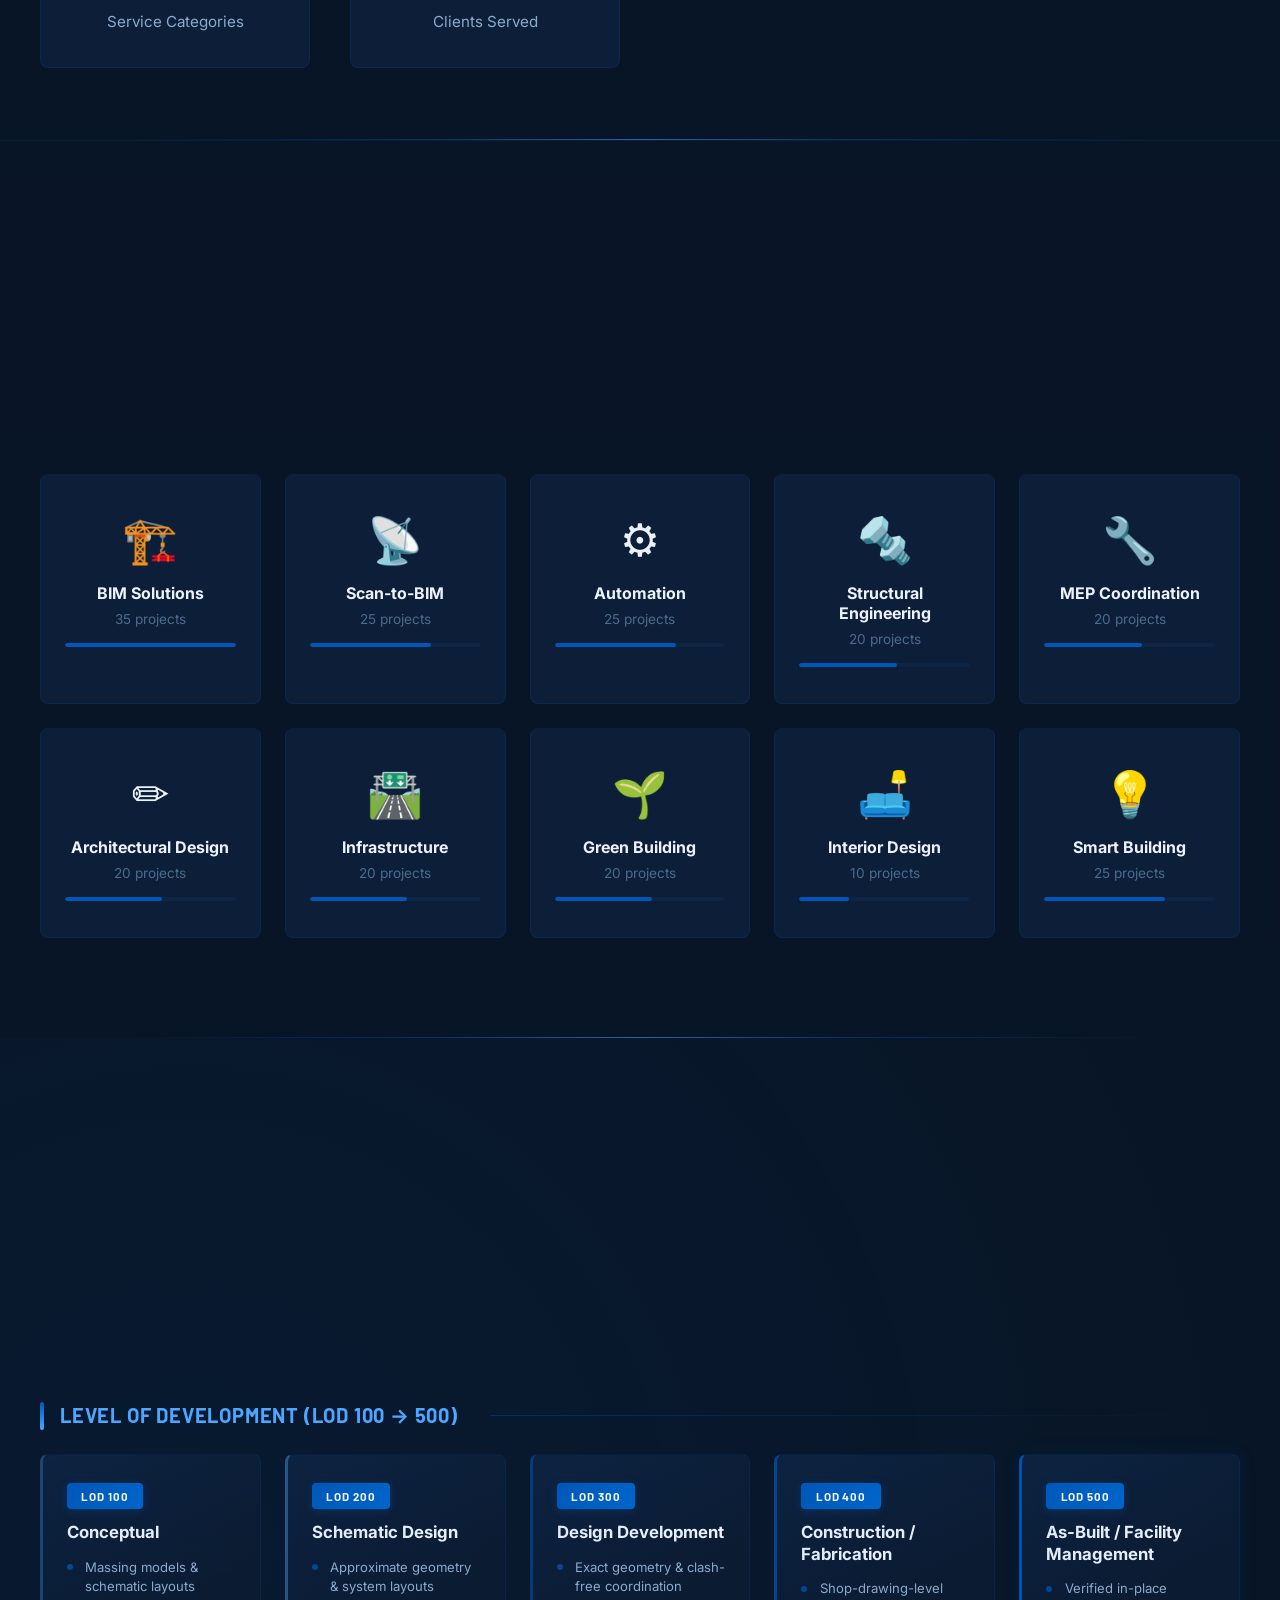
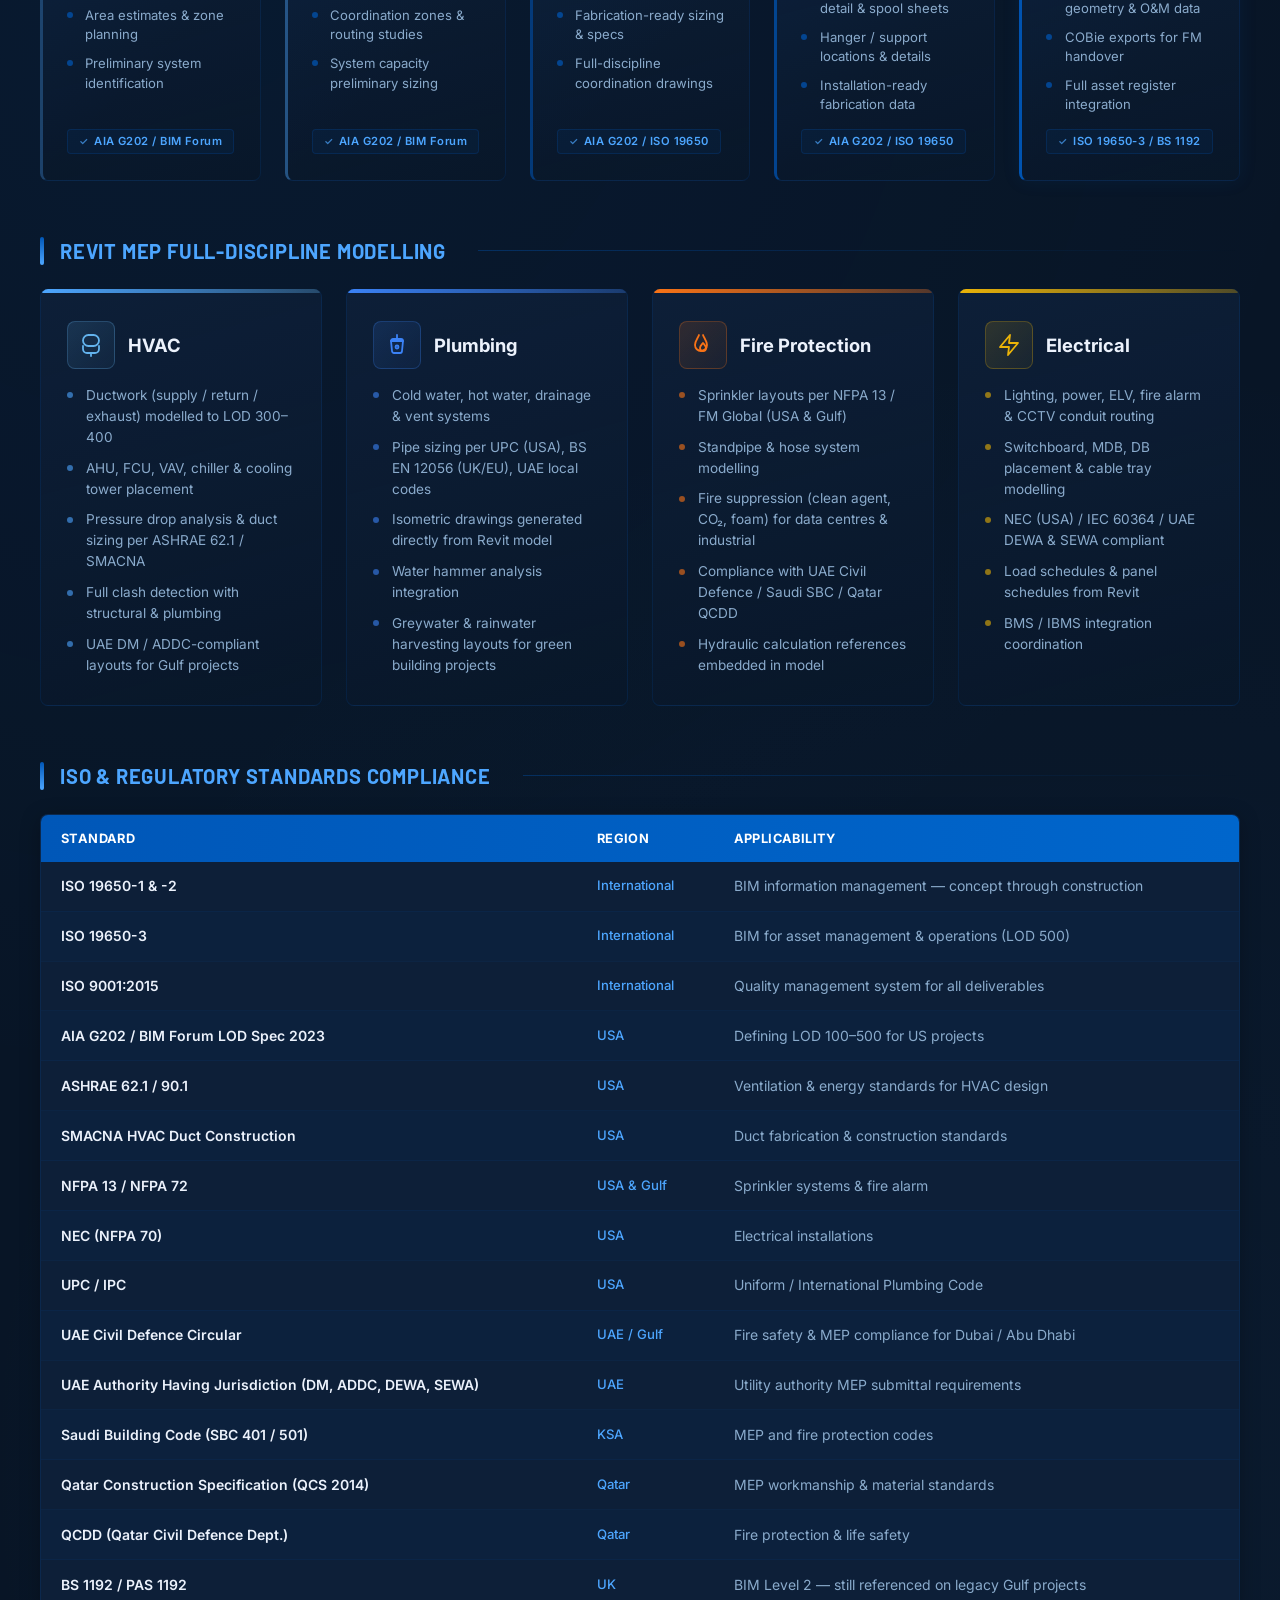
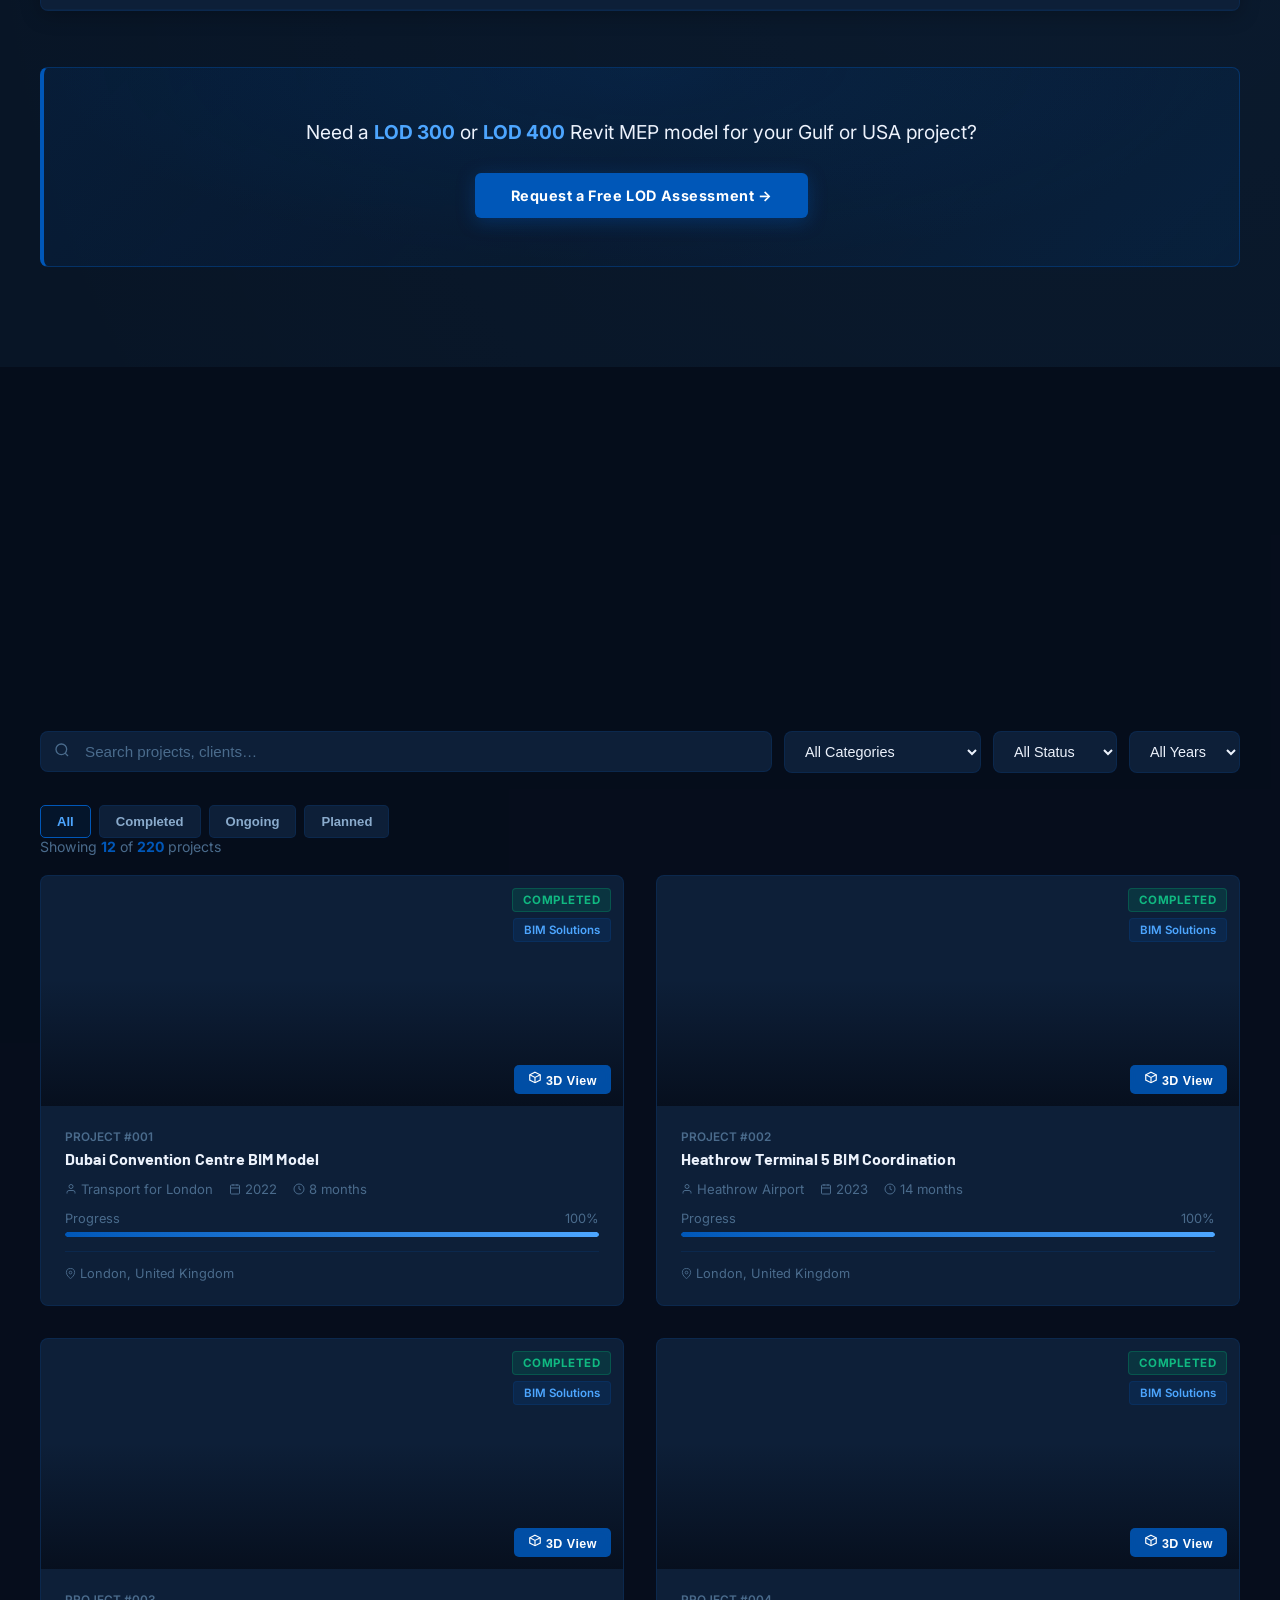
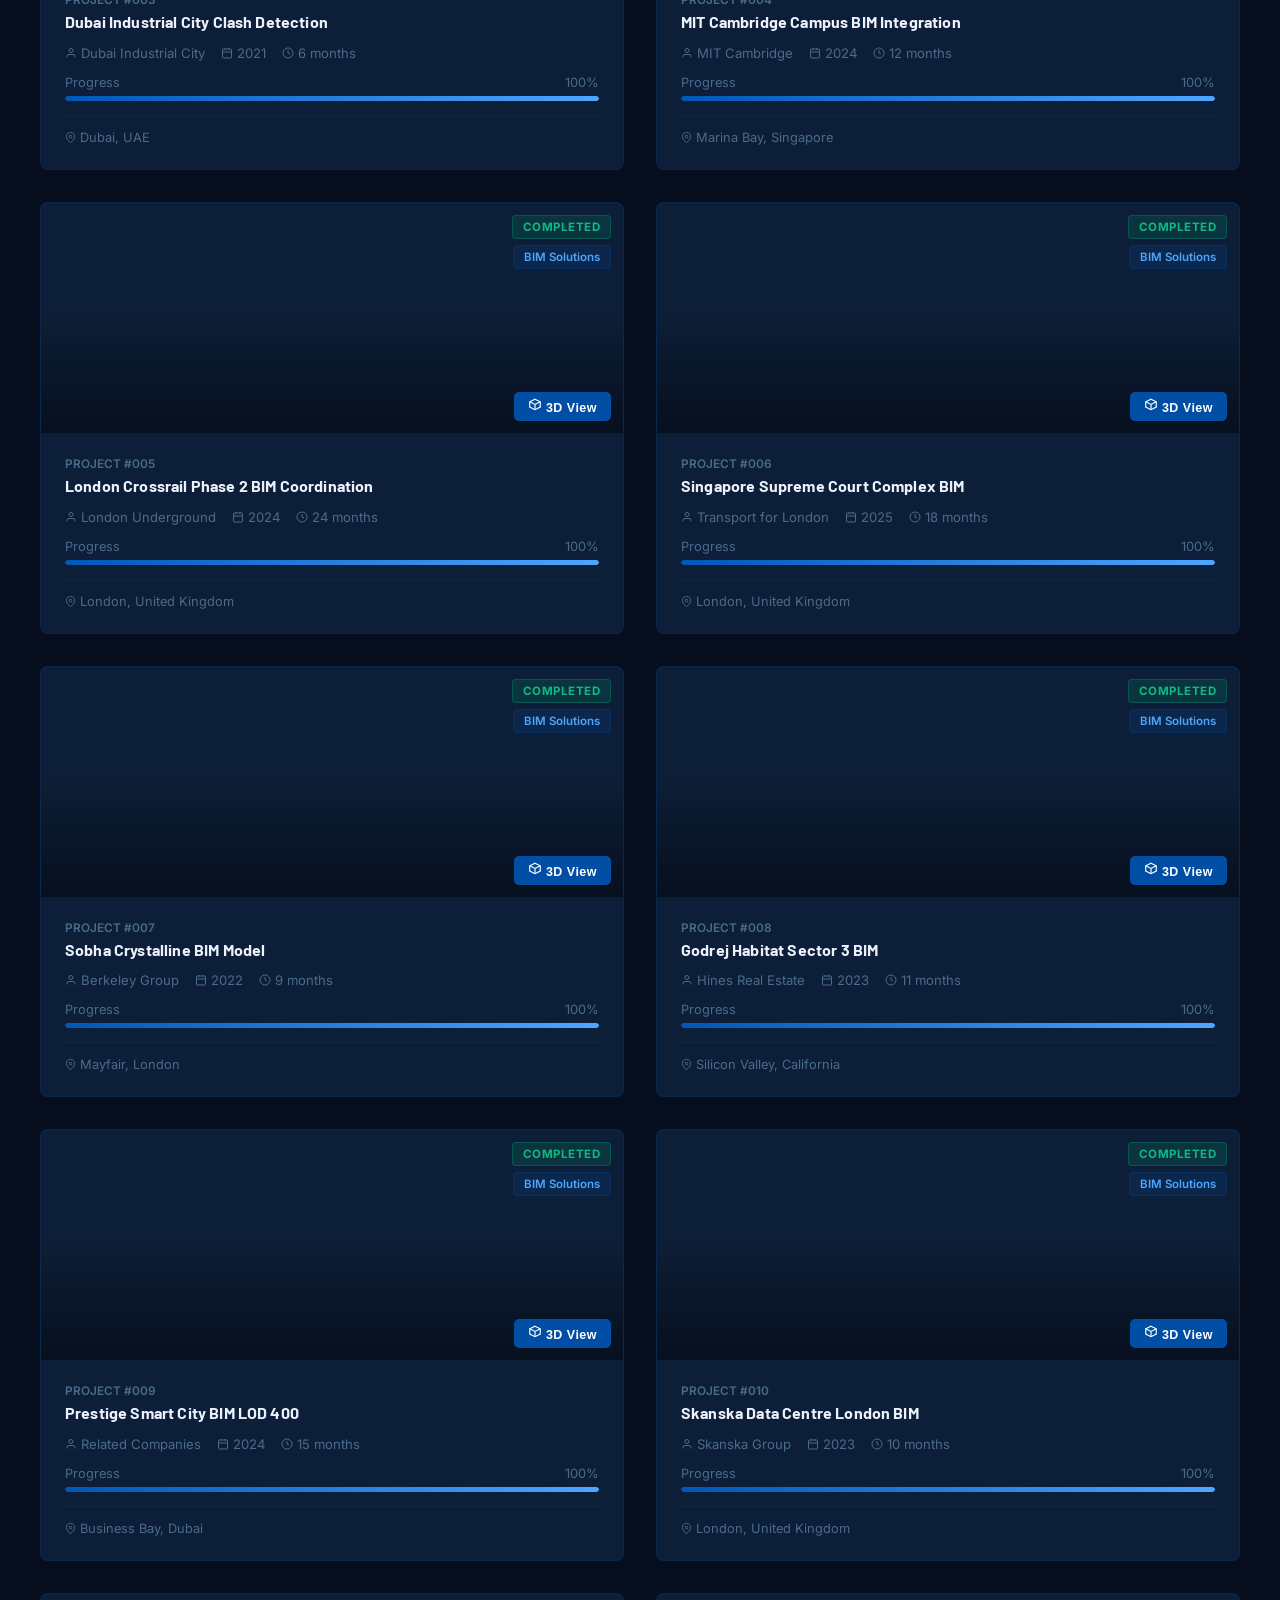
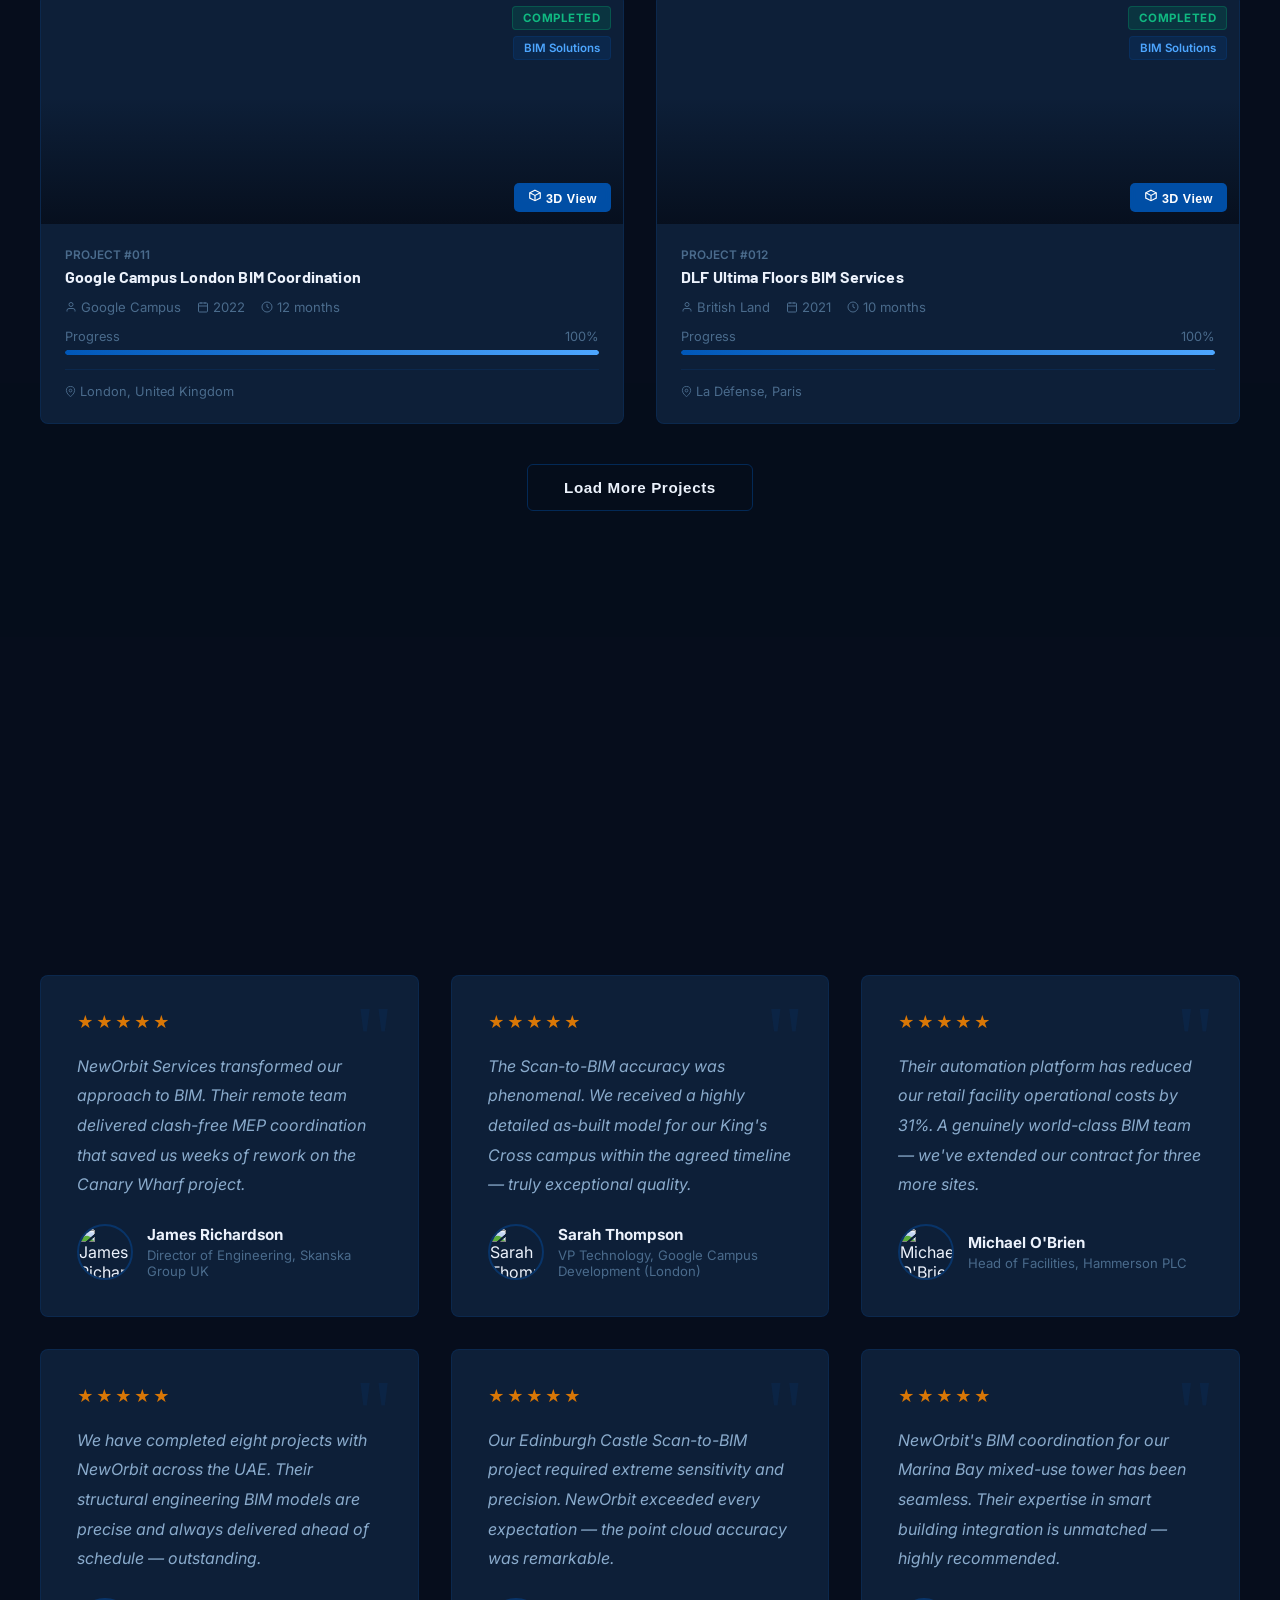
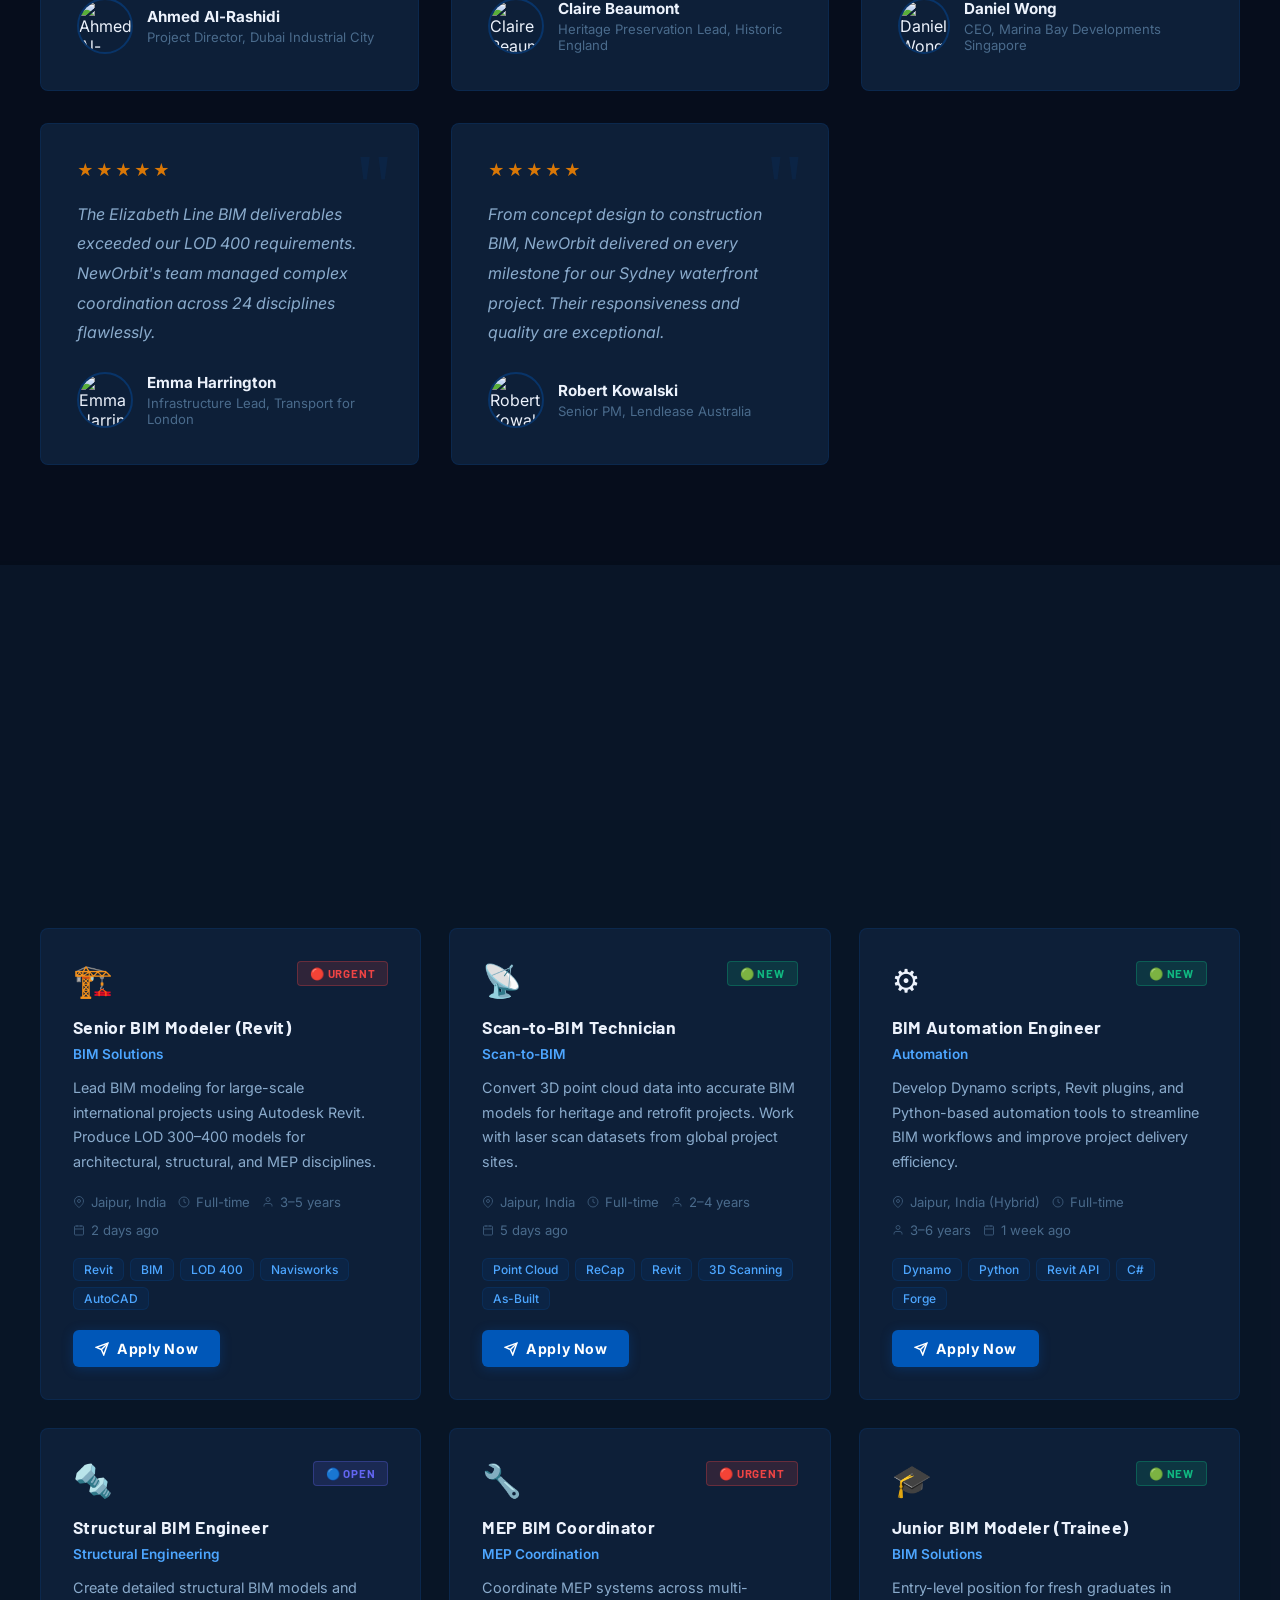
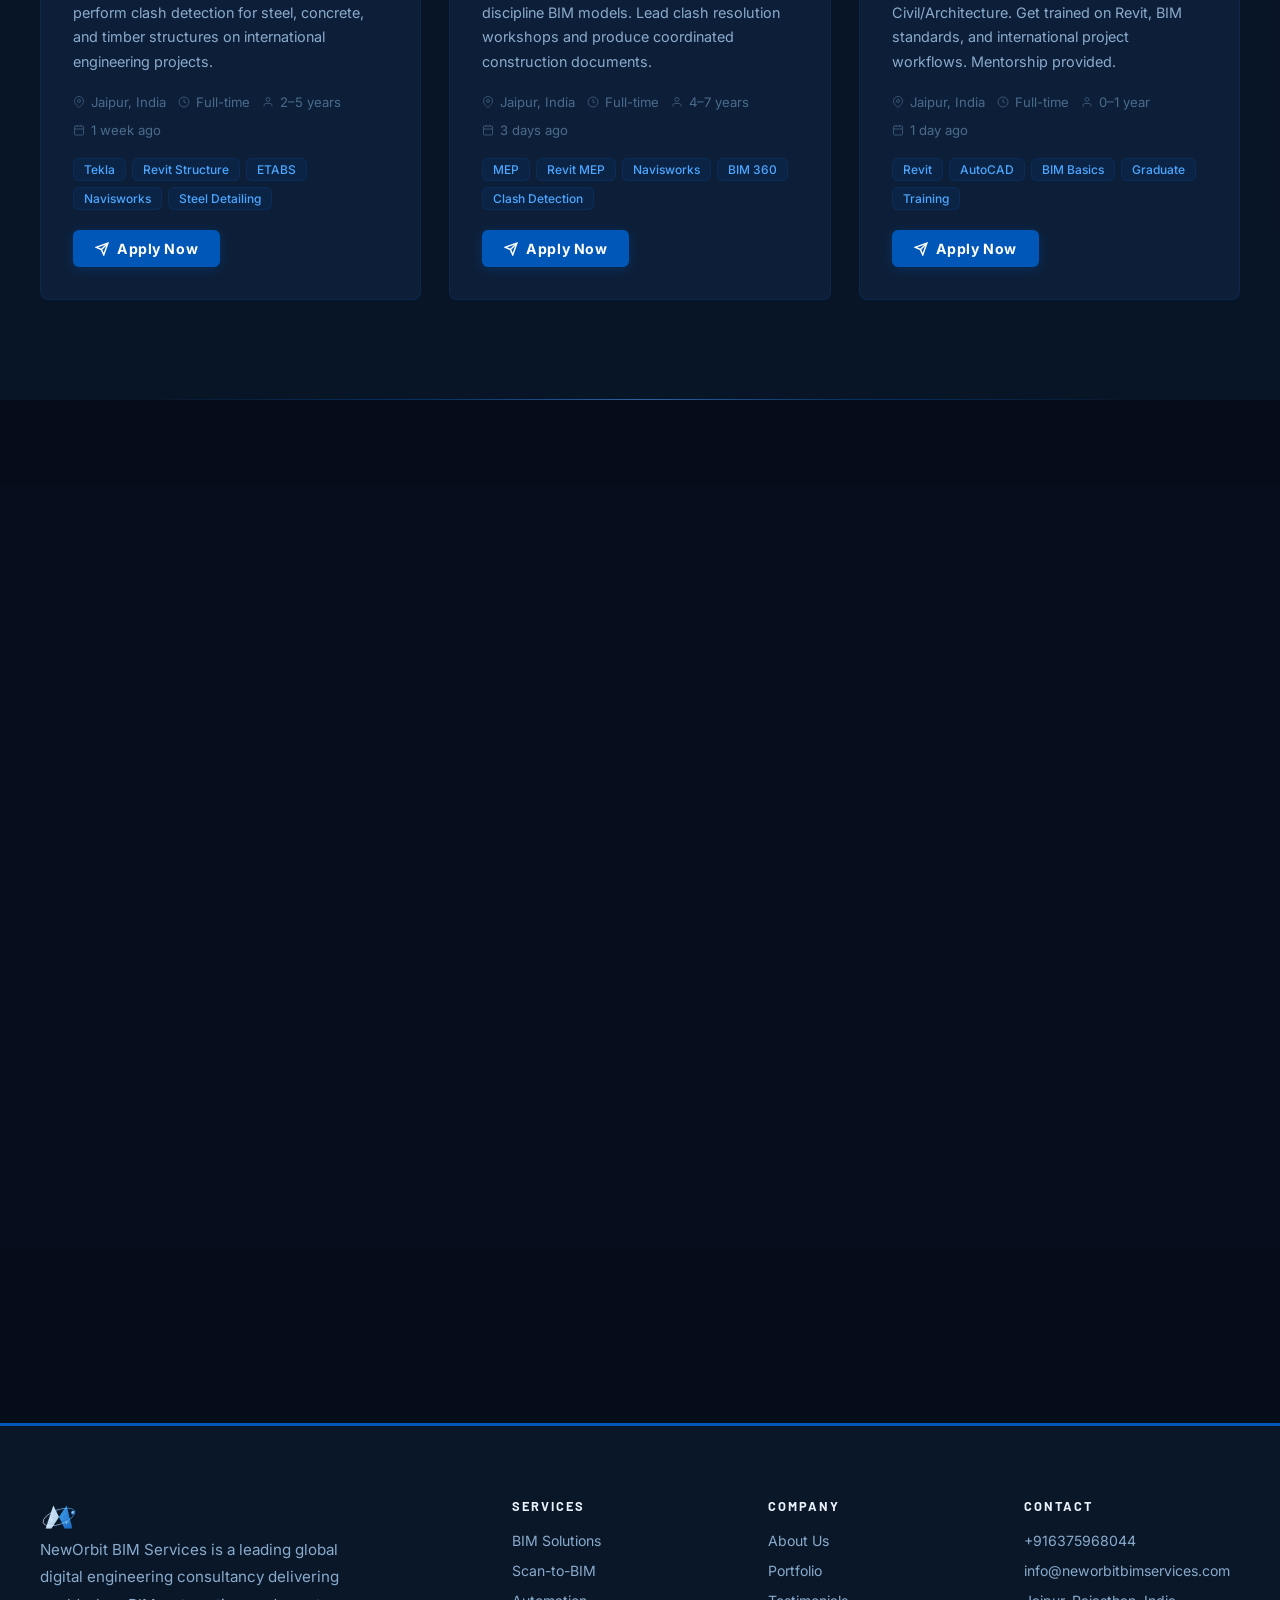
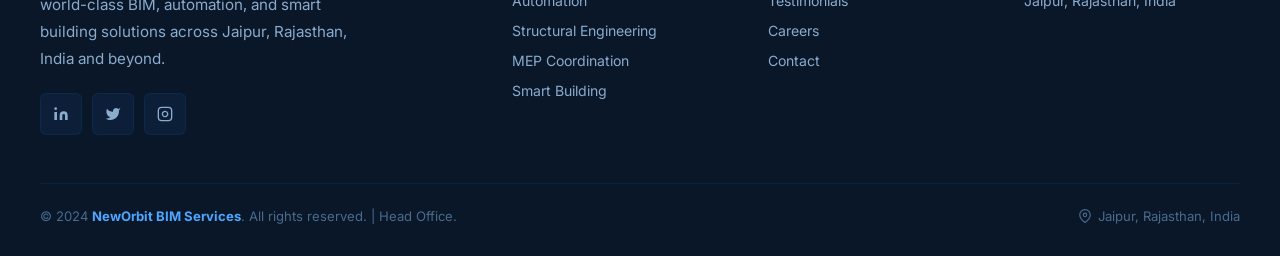
==== commit 3b65dbb6: "feat: add full-page animated ducting piping and building background Agent-Logs-Url: https://github.c" ====
--- a/index.html
+++ b/index.html
@@ -43,6 +43,8 @@
 </head>
 
 <body>
+
+<canvas id="bg-canvas" aria-hidden="true"></canvas>
 
 <nav id="navbar" role="navigation" aria-label="Main navigation">
   <div class="nav-inner">
--- a/css/styles.css
+++ b/css/styles.css
@@ -62,7 +62,7 @@
 
 
 
-html { scroll-behavior: smooth; font-size: 16px; }
+html { scroll-behavior: smooth; font-size: 16px; background: var(--bg-primary); }
 
 
 
@@ -70,7 +70,7 @@
 
   font-family: 'Inter', 'Segoe UI', system-ui, sans-serif;
 
-  background: var(--bg-primary);
+  background: transparent;
 
   color: var(--text-primary);
 
@@ -82,6 +82,26 @@
 
 
 
+/* ── Full-page animated background canvas ───────────────── */
+
+#bg-canvas {
+
+  position: fixed;
+
+  inset: 0;
+
+  width: 100%;
+
+  height: 100%;
+
+  pointer-events: none;
+
+  z-index: -1;
+
+}
+
+
+
 a { color: var(--accent-light); text-decoration: none; transition: color var(--transition); }
 
 a:hover { color: #fff; }
@@ -230,9 +250,11 @@
 
   background:
 
-    radial-gradient(ellipse 90% 50% at 50% -5%, rgba(0,87,184,0.18) 0%, transparent 60%),
-
-    radial-gradient(ellipse 40% 30% at 80% 80%, rgba(0,60,130,0.10) 0%, transparent 60%),
+    radial-gradient(ellipse 90% 55% at 50% -5%, rgba(0,87,184,0.22) 0%, transparent 62%),
+
+    radial-gradient(ellipse 45% 35% at 80% 85%, rgba(0,60,130,0.14) 0%, transparent 60%),
+
+    radial-gradient(ellipse 35% 30% at 18% 75%, rgba(0,40,110,0.10) 0%, transparent 55%),
 
     var(--bg-primary);
 
@@ -3339,11 +3361,14 @@
 
 /* ── Scroll Reveal — visible state ─────────────────────── */
 
-.is-visible {
-
-  opacity: 1 !important;
-
-  transform: none !important;
+.reveal-up.is-visible,
+.reveal-left.is-visible,
+.reveal-right.is-visible,
+.reveal-scale.is-visible {
+
+  opacity: 1;
+
+  transform: none;
 
 }
 
@@ -3379,7 +3404,7 @@
 
 .building-logo svg {
 
-  animation: buildingPulseEnhanced 3s ease-in-out infinite !important;
+  animation: buildingPulseEnhanced 3s ease-in-out infinite;
 
 }
 
@@ -3469,7 +3494,7 @@
 
 .hero-badge .dot {
 
-  animation: dotPulseEnhanced 2s ease-in-out infinite !important;
+  animation: dotPulseEnhanced 2s ease-in-out infinite;
 
 }
 
@@ -3553,6 +3578,52 @@
 
 /* ── Responsive tweaks for animation additions ───────────── */
 
+/* Allow the animated background canvas to show through sections */
+
+#stats,
+
+#categories,
+
+#lod-mep,
+
+#careers {
+
+  background: rgba(9, 23, 41, 0.90);
+
+}
+
+
+
+#projects,
+
+#testimonials,
+
+#contact {
+
+  background: rgba(6, 14, 28, 0.90);
+
+}
+
+
+
+/* Hero section keeps its own canvas so keep it opaque */
+
+#hero {
+
+  background:
+
+    radial-gradient(ellipse 90% 55% at 50% -5%, rgba(0,87,184,0.22) 0%, transparent 62%),
+
+    radial-gradient(ellipse 45% 35% at 80% 85%, rgba(0,60,130,0.14) 0%, transparent 60%),
+
+    radial-gradient(ellipse 35% 30% at 18% 75%, rgba(0,40,110,0.10) 0%, transparent 55%),
+
+    rgba(6, 14, 28, 0.96);
+
+}
+
+
+
 @media (prefers-reduced-motion: reduce) {
 
   *,
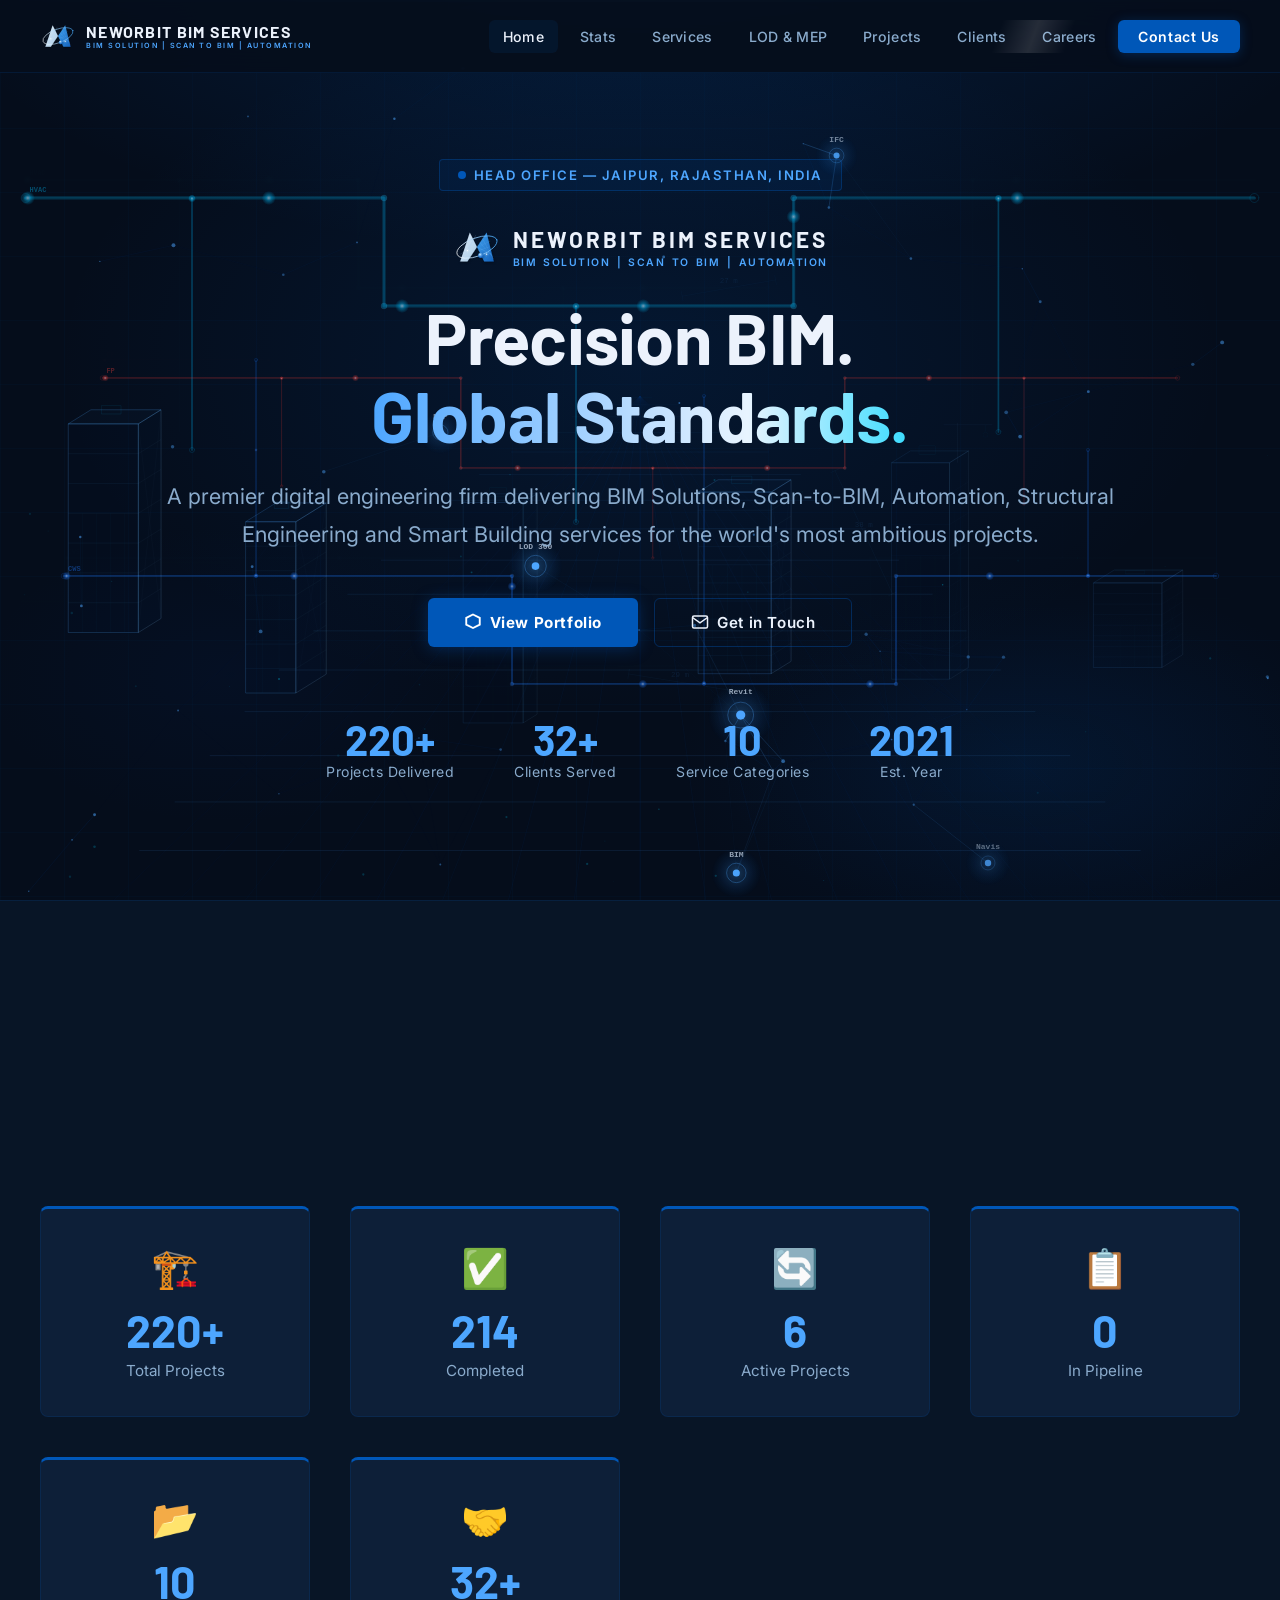
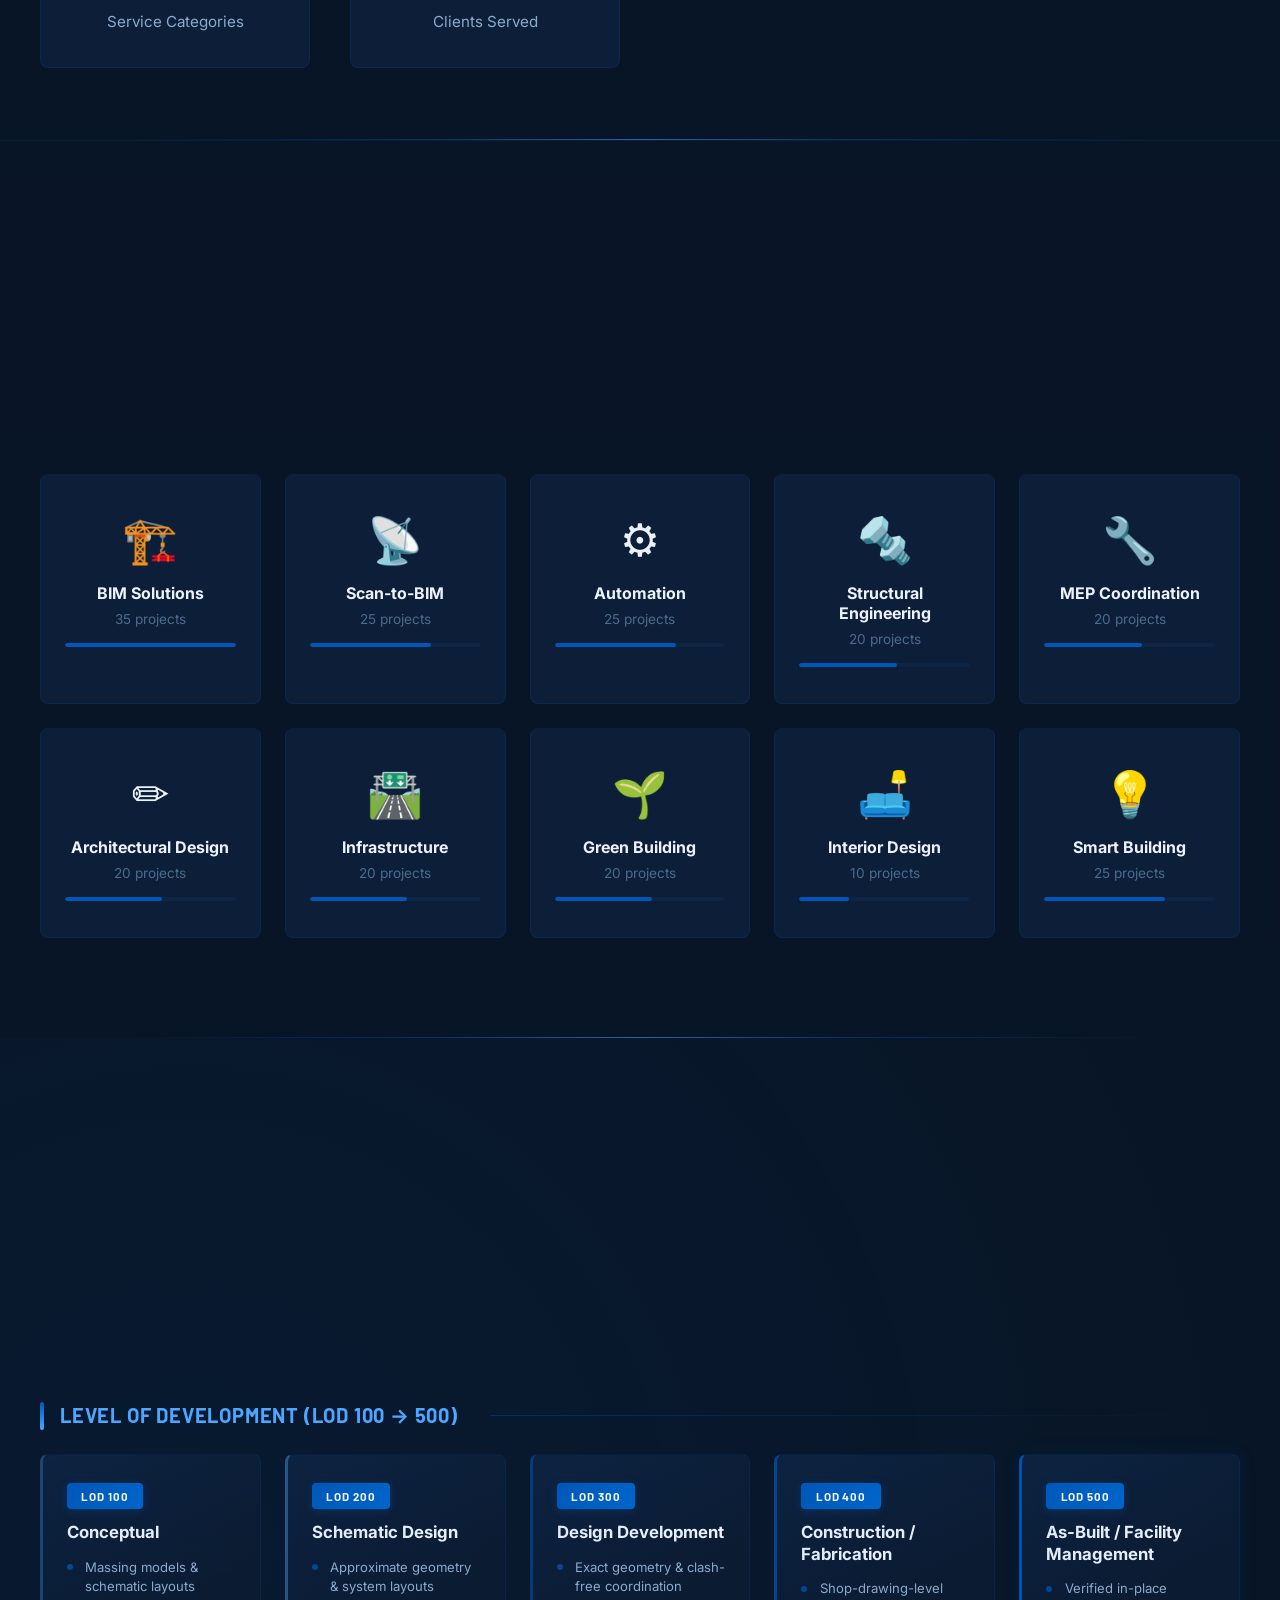
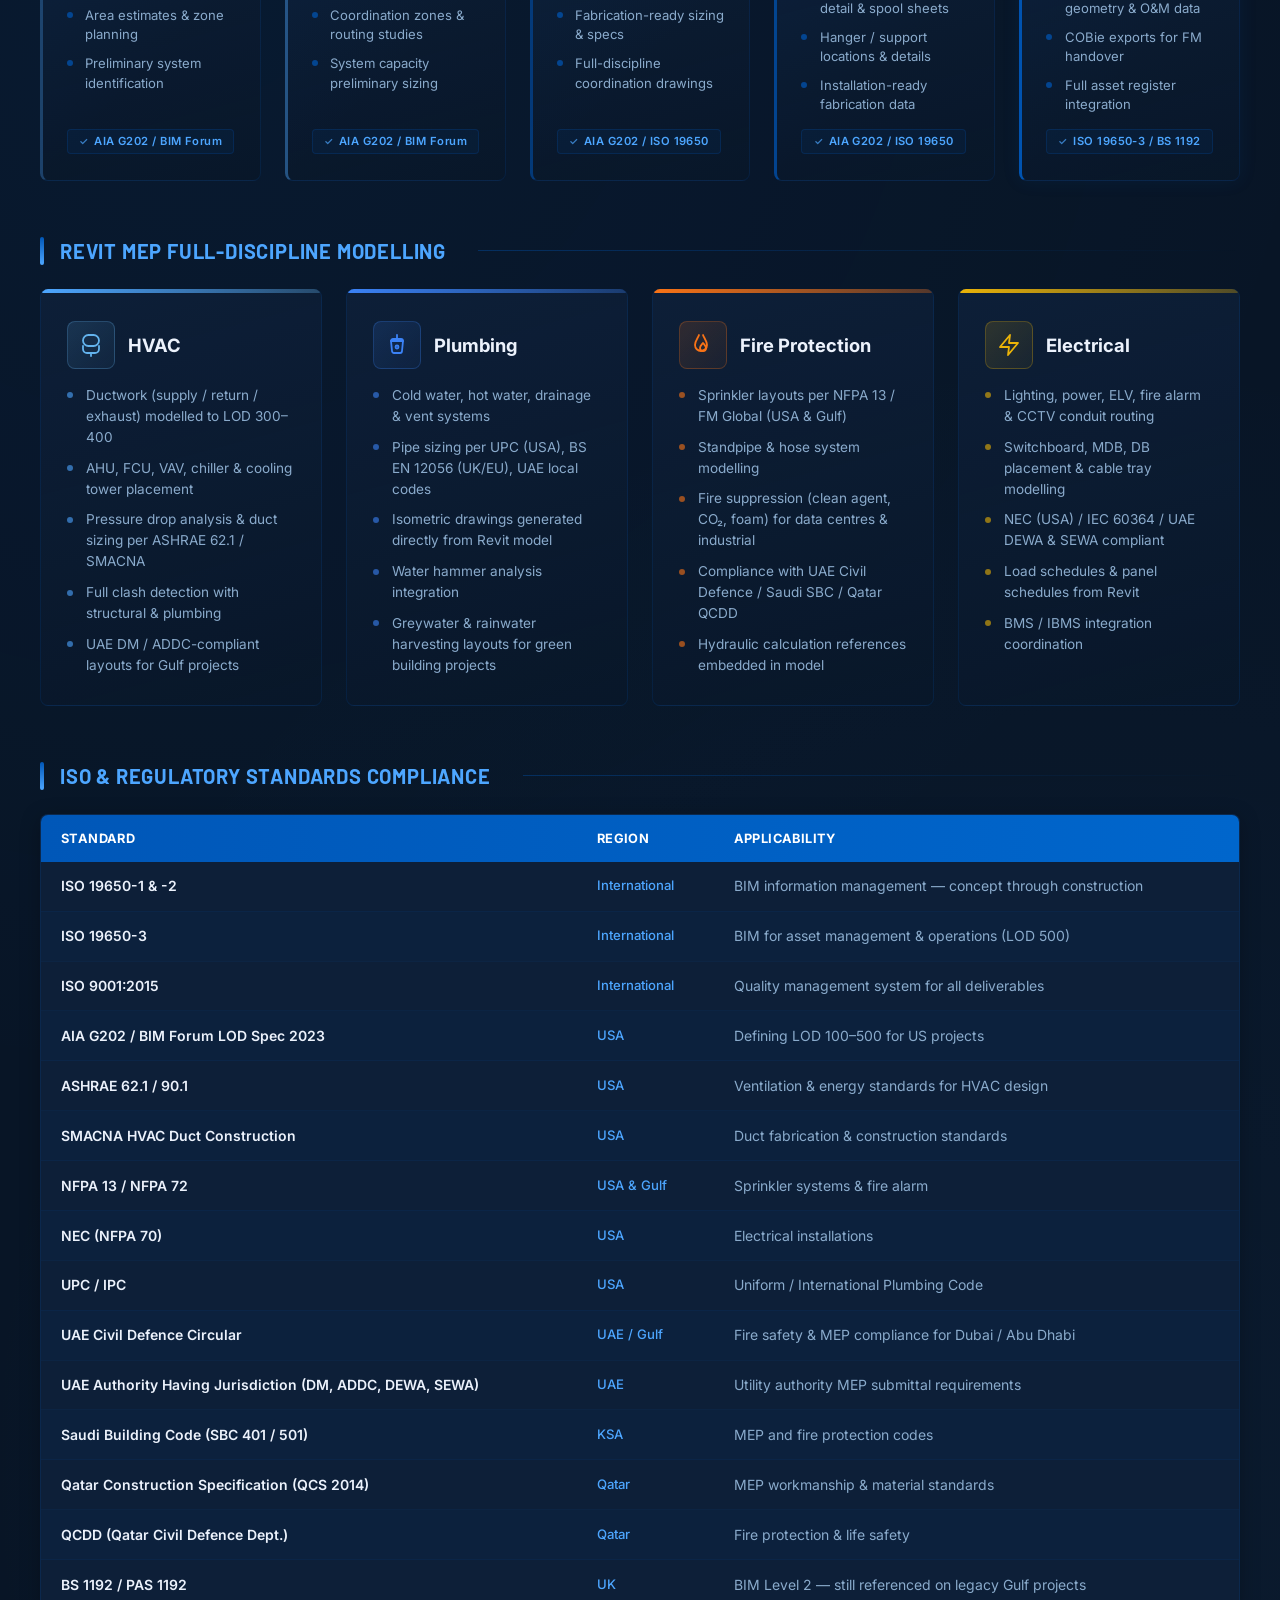
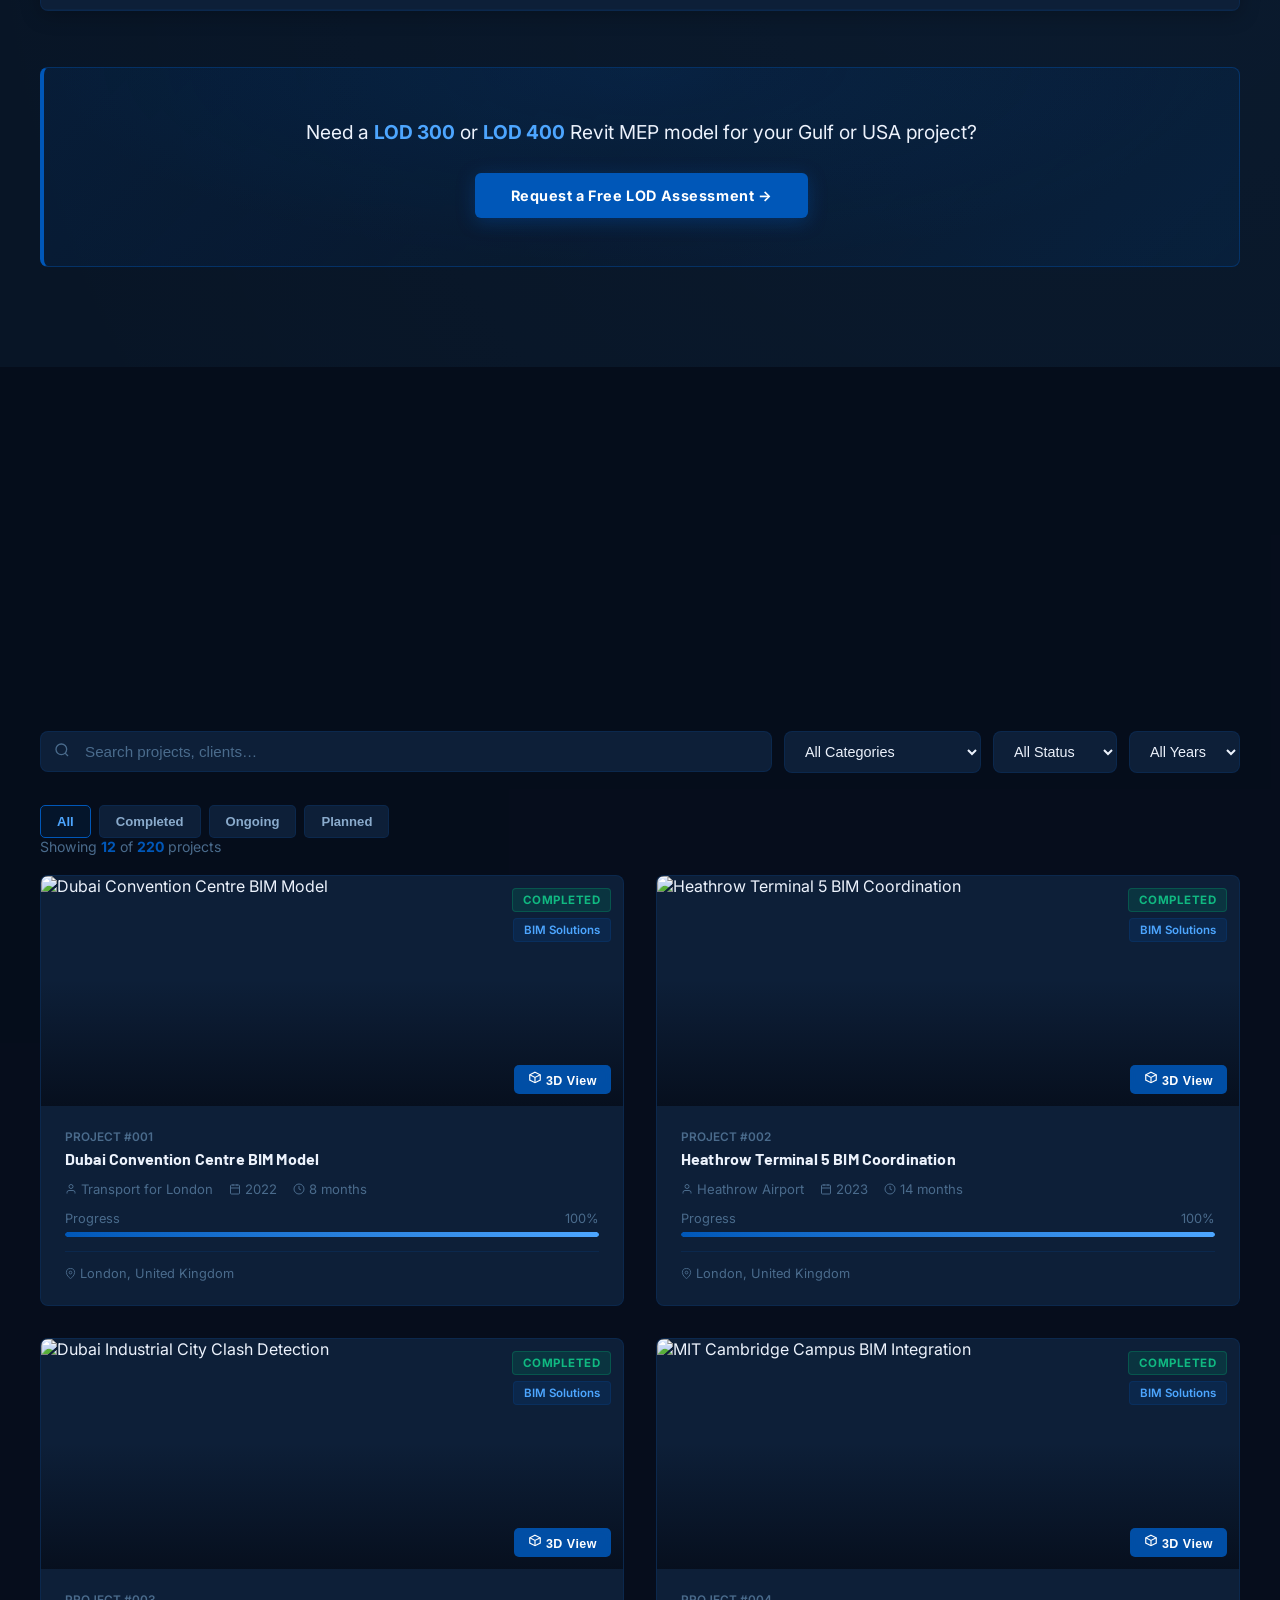
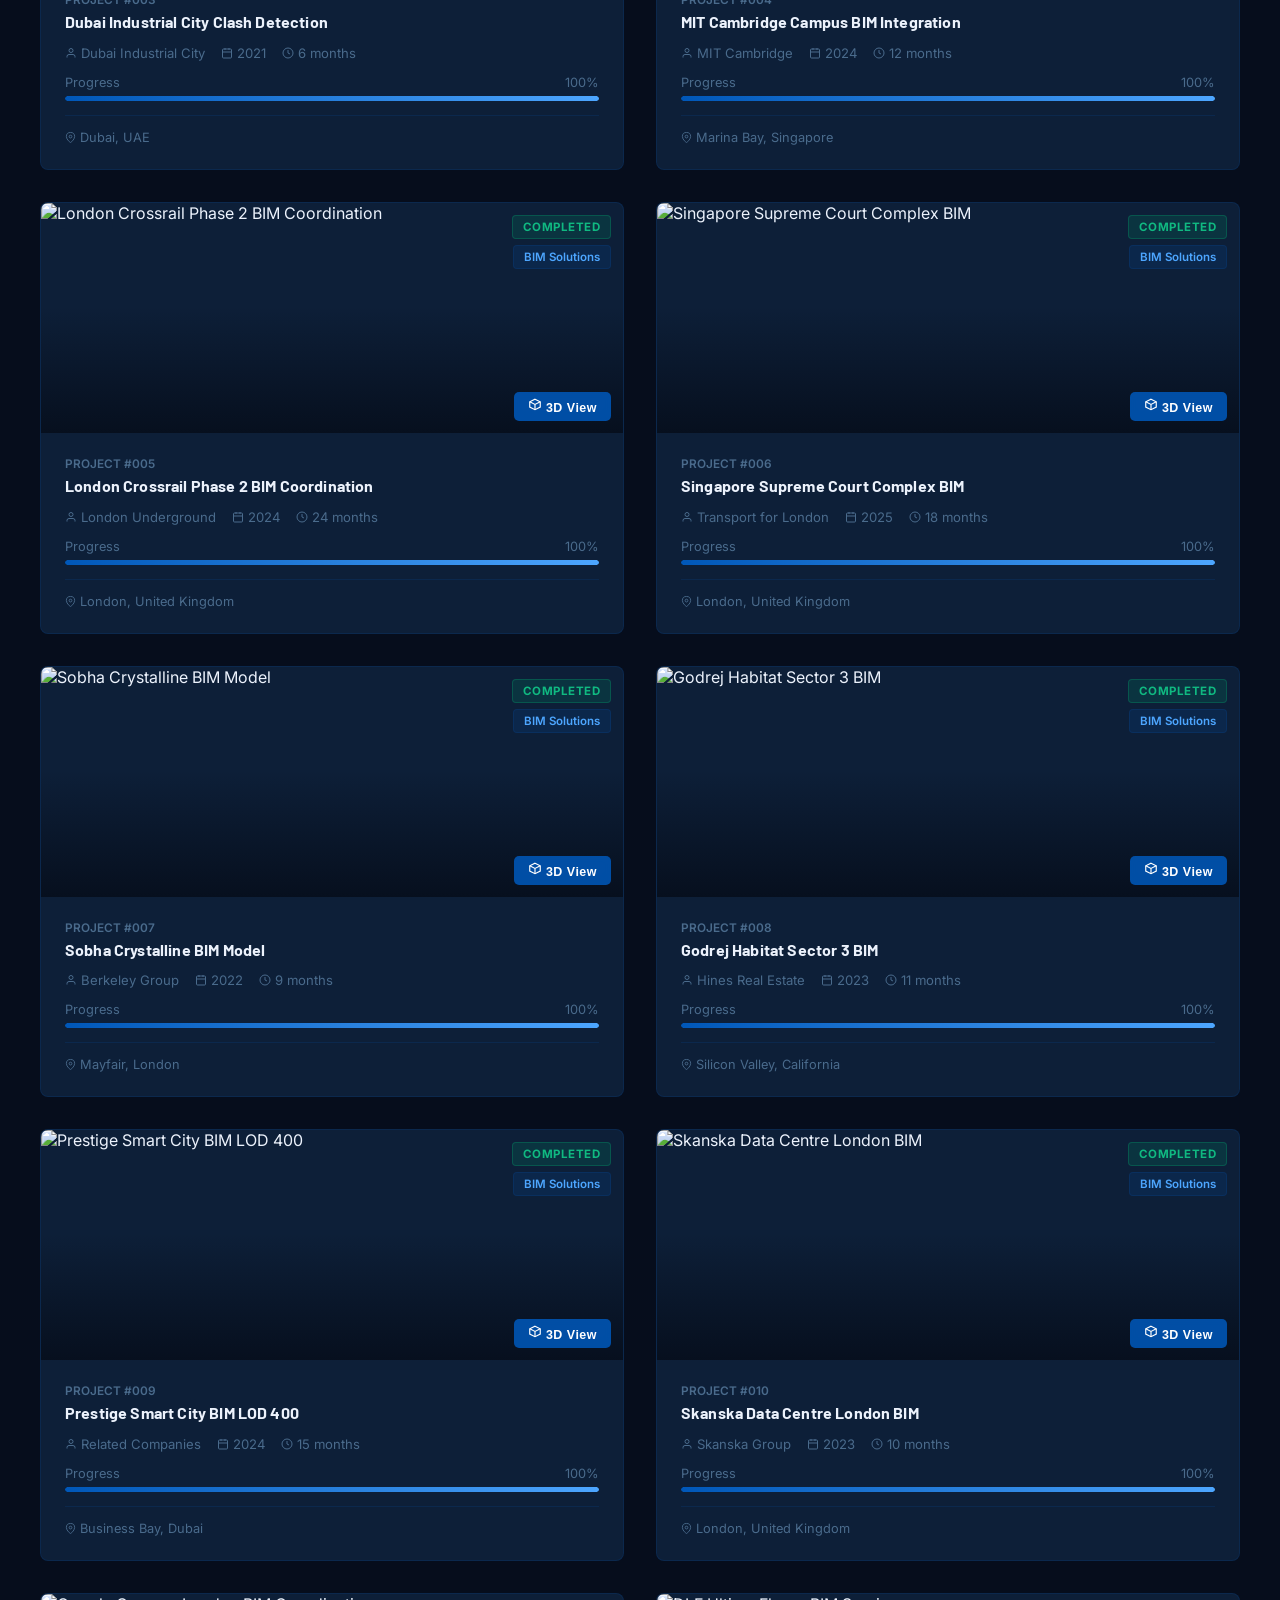
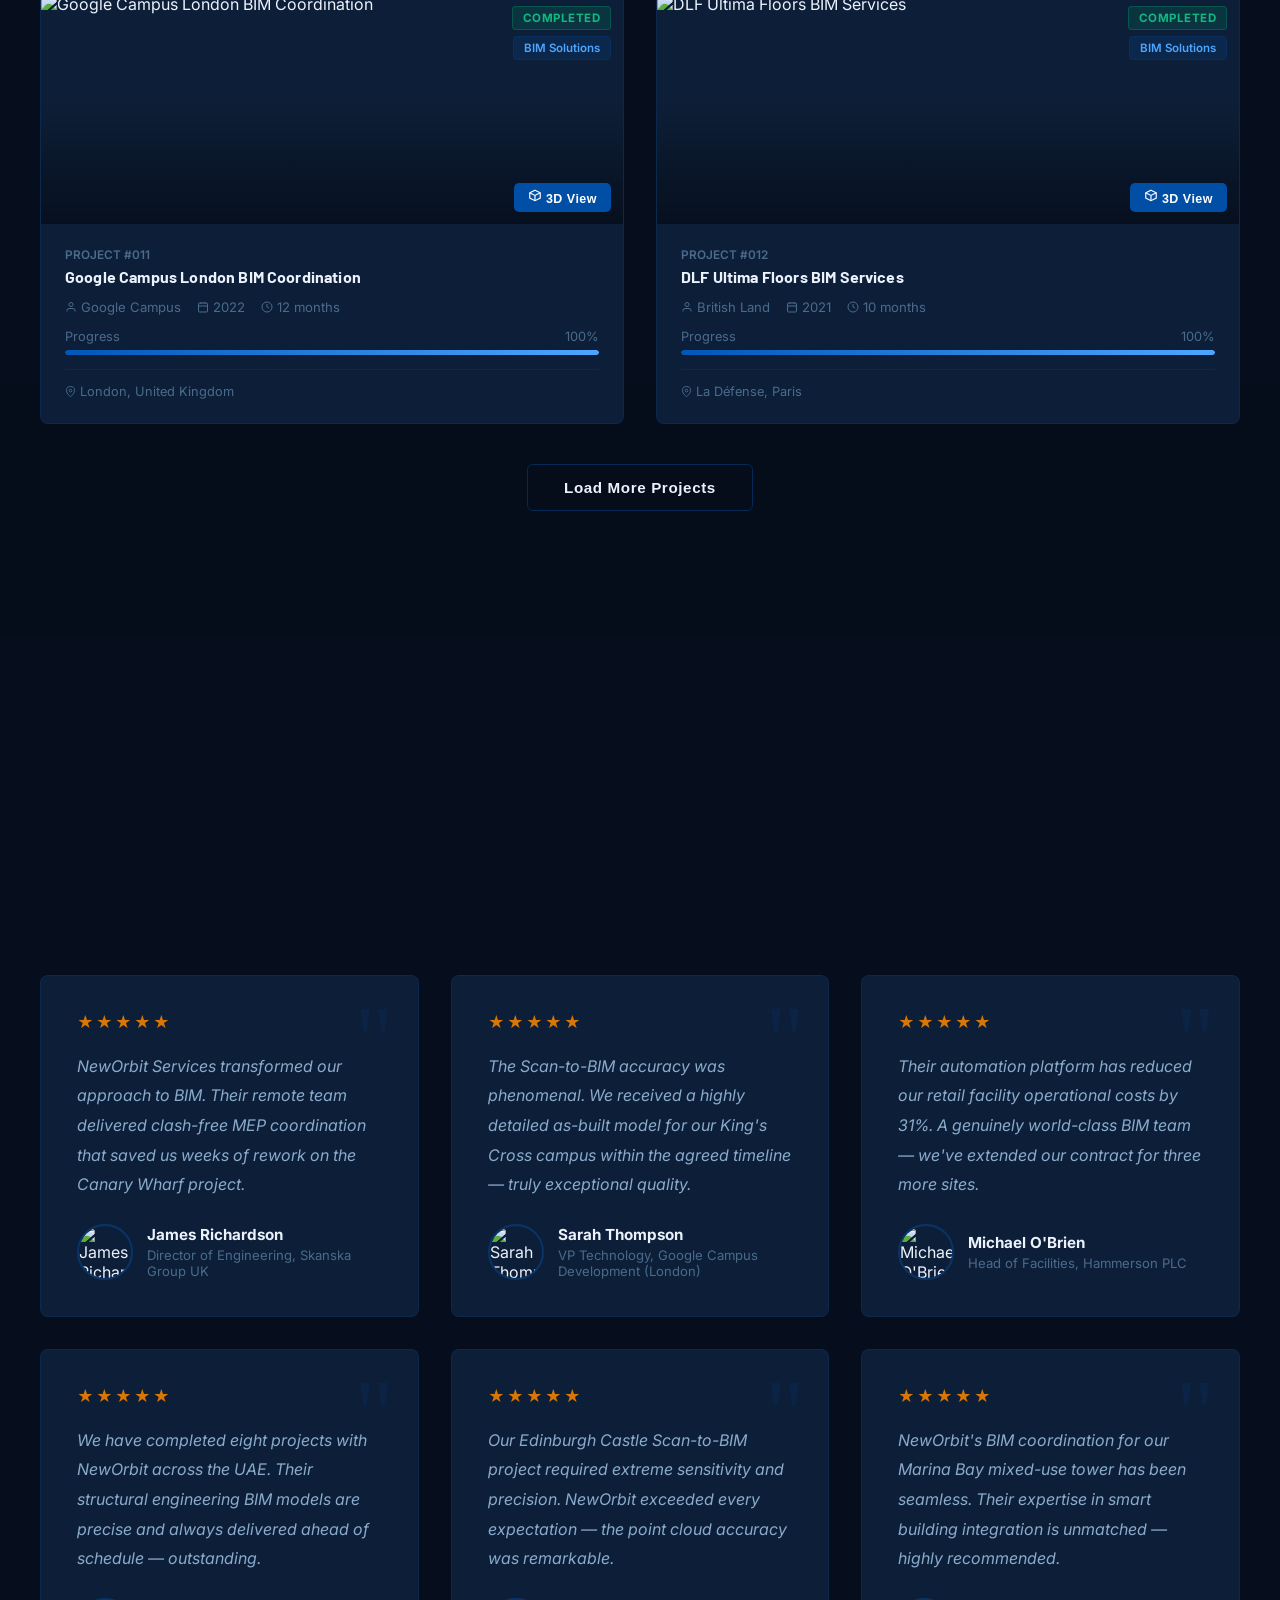
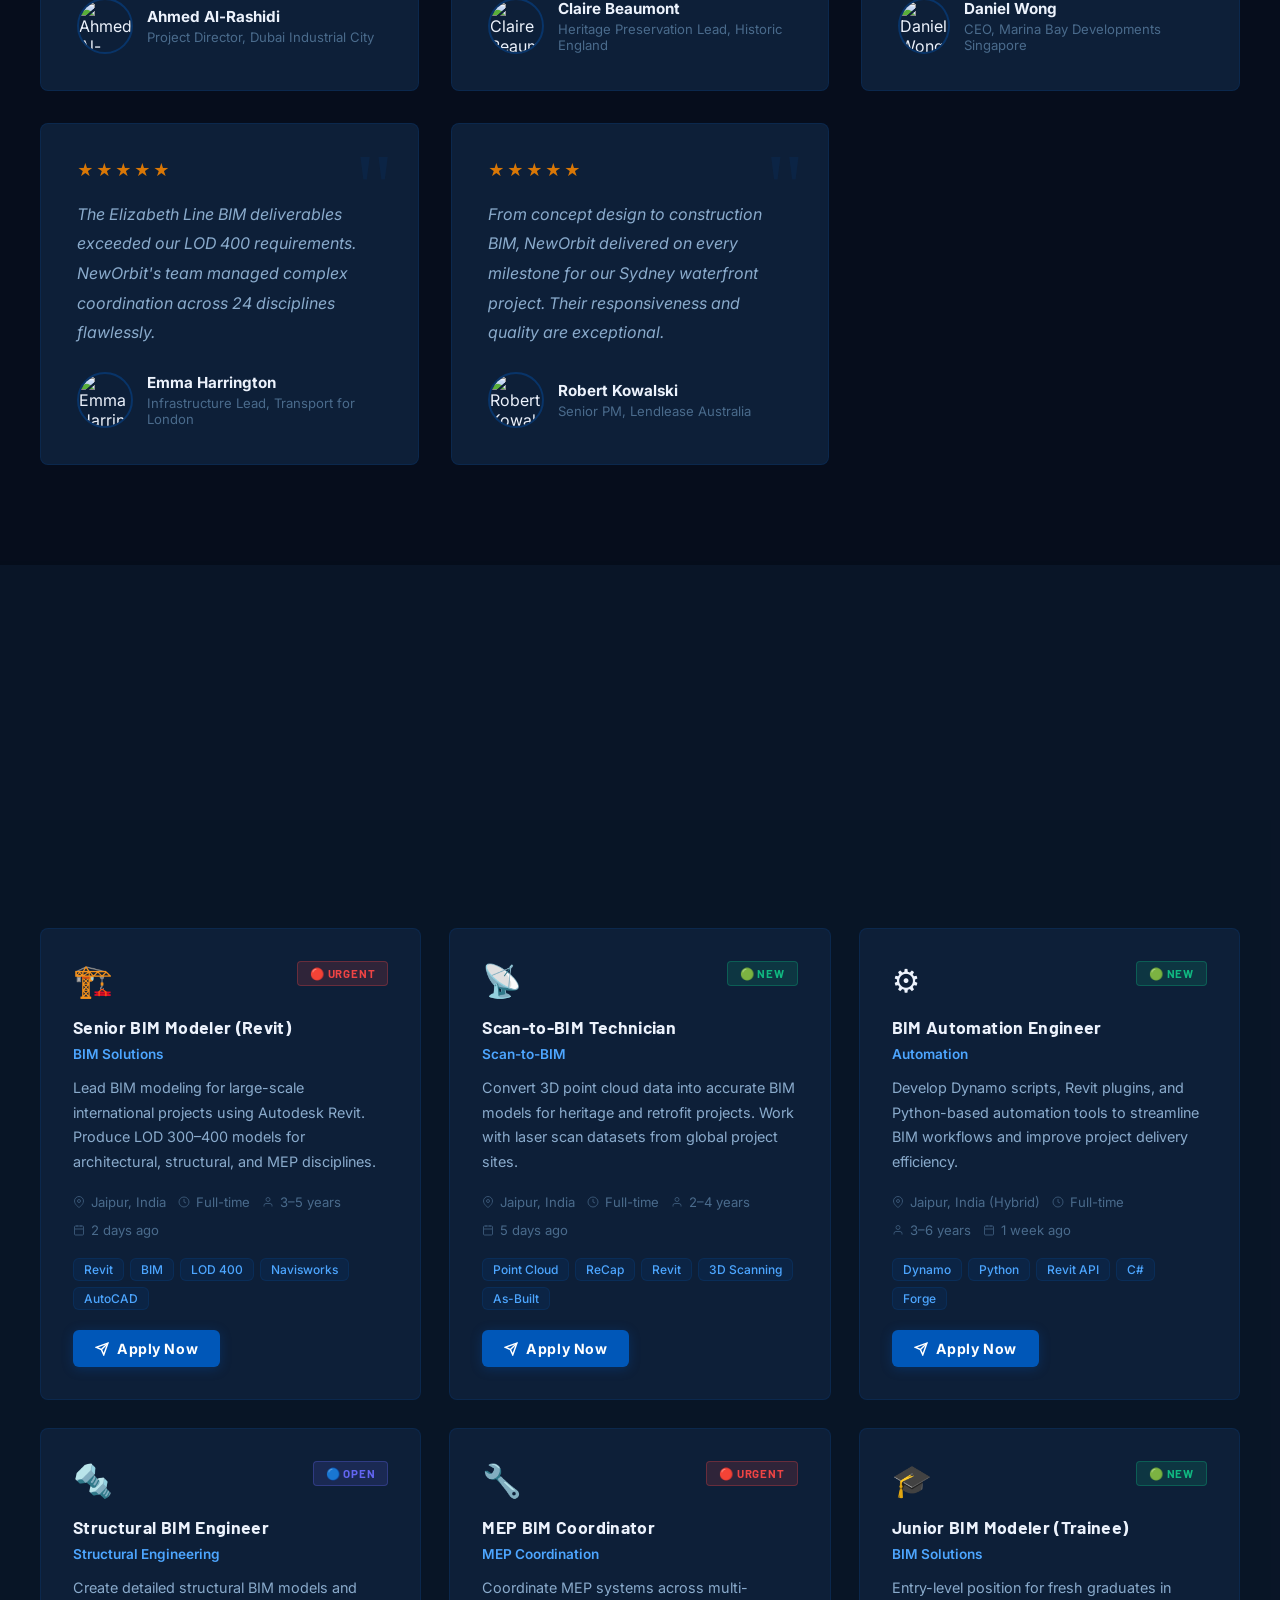
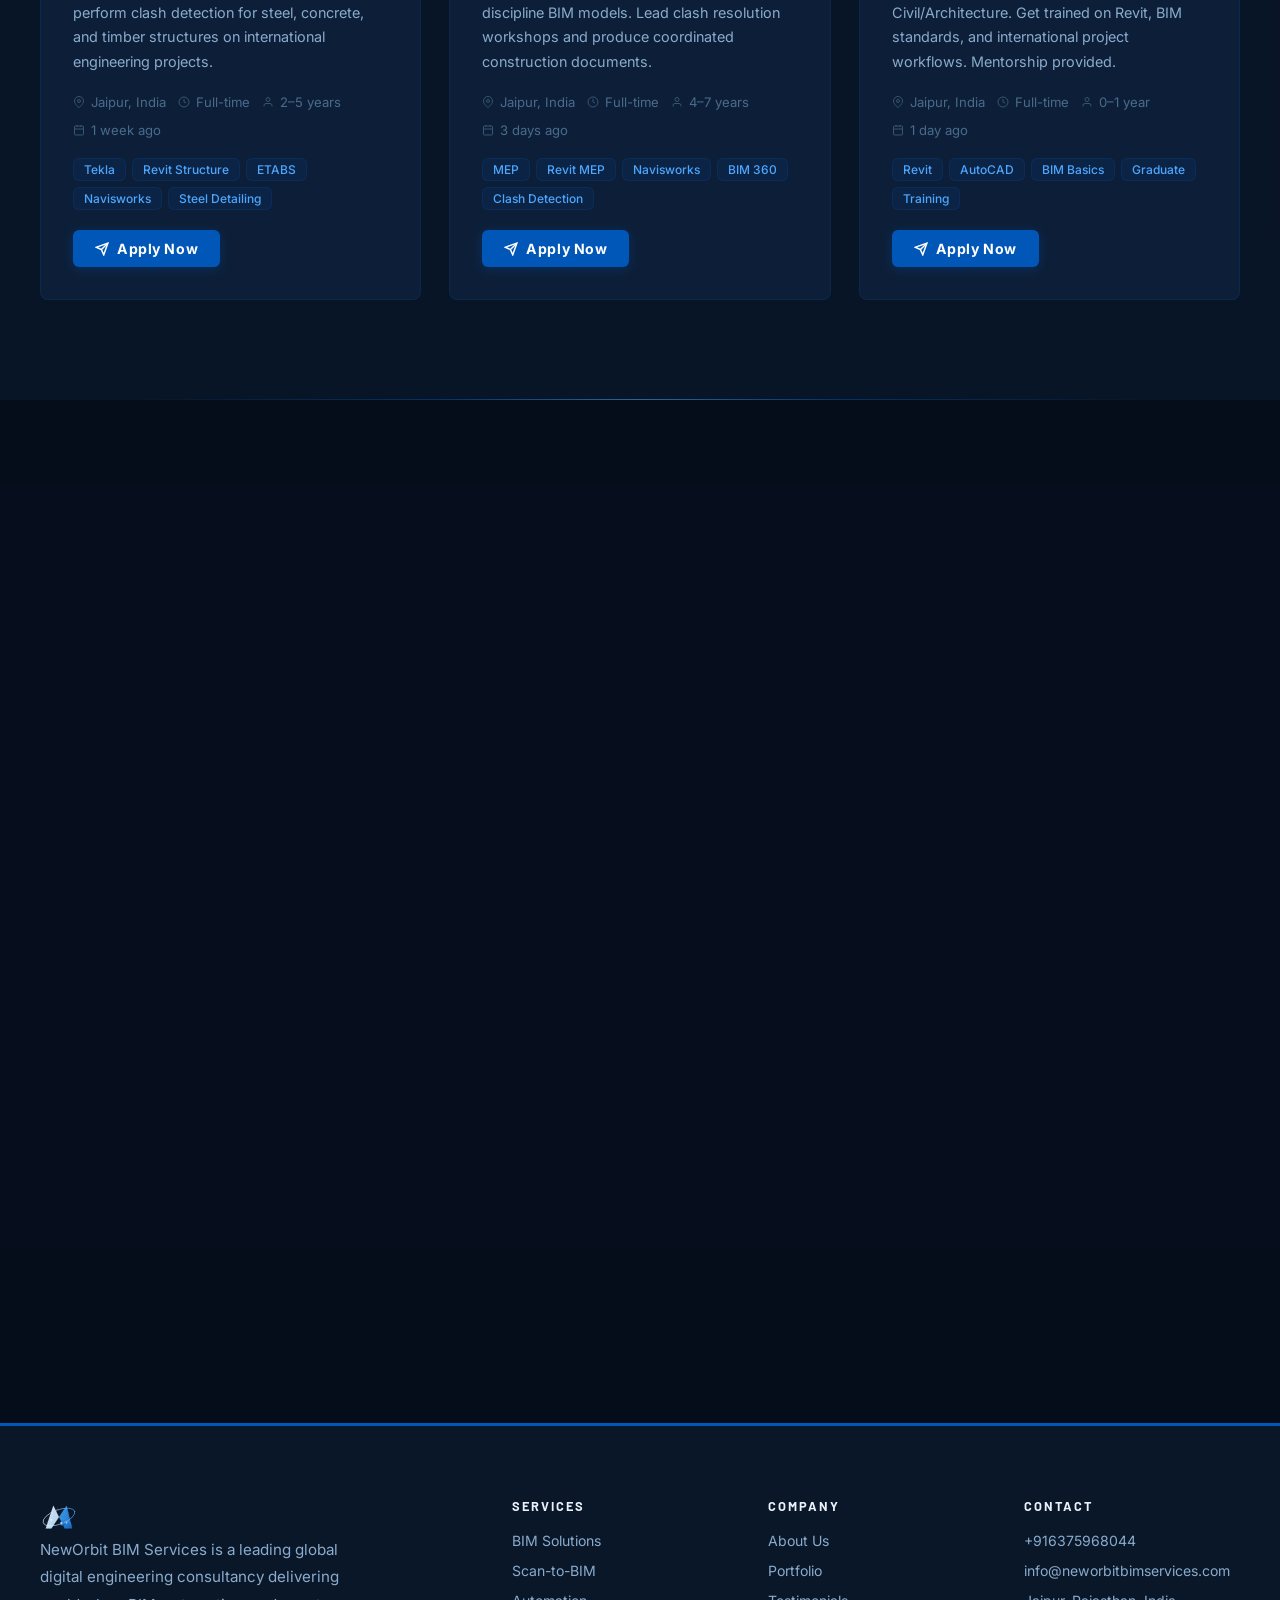
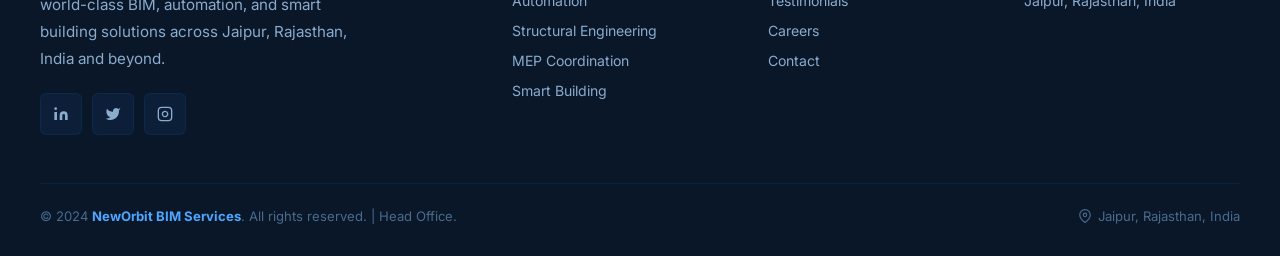
==== commit bbc46232: "feat: animate NewOrbit logo orbit sphere with continuous elliptical motion Agent-Logs-Url: https://g" ====
--- a/index.html
+++ b/index.html
@@ -71,6 +71,7 @@
             <filter id="shadow" x="-20%" y="-20%" width="140%" height="140%">
               <feDropShadow dx="2" dy="4" stdDeviation="4" flood-color="#000" flood-opacity="0.35"/>
             </filter>
+            <path id="orbitPath1" d="M 182.69,69.90 A 88,38,-20,0,1,17.31,130.10 A 88,38,-20,0,1,182.69,69.90"/>
           </defs>
           <g filter="url(#shadow)">
             <polygon points="30,160 70,40 100,100 60,160" fill="url(#leftGrad)" opacity="0.95"/>
@@ -102,8 +103,13 @@
           <line x1="70" y1="40" x2="140" y2="40" stroke="url(#leftGrad)" stroke-width="3" opacity="0.5"/>
           <ellipse cx="100" cy="100" rx="88" ry="38" stroke="url(#orbitGrad)" stroke-width="3.5"
                    fill="none" transform="rotate(-20 100 100)" opacity="0.92" stroke-linecap="round"/>
-          <circle cx="174" cy="78" r="11" fill="url(#sphereGrad)" filter="url(#shadow)"/>
-          <circle cx="171" cy="75" r="3.5" fill="#e3f2fd" opacity="0.6"/>
+          <g>
+            <circle cx="0" cy="0" r="11" fill="url(#sphereGrad)" filter="url(#shadow)"/>
+            <circle cx="-3" cy="-3" r="3.5" fill="#e3f2fd" opacity="0.6"/>
+            <animateMotion dur="5s" repeatCount="indefinite" rotate="0">
+              <mpath xlink:href="#orbitPath1"/>
+            </animateMotion>
+          </g>
         </svg>
       </span>
       <span class="nav-brand-text">
@@ -162,6 +168,7 @@
             <filter id="shadow2" x="-20%" y="-20%" width="140%" height="140%">
               <feDropShadow dx="2" dy="4" stdDeviation="4" flood-color="#000" flood-opacity="0.35"/>
             </filter>
+            <path id="orbitPath2" d="M 182.69,69.90 A 88,38,-20,0,1,17.31,130.10 A 88,38,-20,0,1,182.69,69.90"/>
           </defs>
           <g filter="url(#shadow2)">
             <polygon points="30,160 70,40 100,100 60,160" fill="url(#leftGrad2)" opacity="0.95"/>
@@ -193,8 +200,13 @@
           <line x1="70" y1="40" x2="140" y2="40" stroke="url(#leftGrad2)" stroke-width="3" opacity="0.5"/>
           <ellipse cx="100" cy="100" rx="88" ry="38" stroke="url(#orbitGrad2)" stroke-width="3.5"
                    fill="none" transform="rotate(-20 100 100)" opacity="0.92" stroke-linecap="round"/>
-          <circle cx="174" cy="78" r="11" fill="url(#sg2)" filter="url(#shadow2)"/>
-          <circle cx="171" cy="75" r="3.5" fill="#e3f2fd" opacity="0.6"/>
+          <g>
+            <circle cx="0" cy="0" r="11" fill="url(#sg2)" filter="url(#shadow2)"/>
+            <circle cx="-3" cy="-3" r="3.5" fill="#e3f2fd" opacity="0.6"/>
+            <animateMotion dur="5s" repeatCount="indefinite" rotate="0">
+              <mpath xlink:href="#orbitPath2"/>
+            </animateMotion>
+          </g>
         </svg>
       </span>
       <div class="hero-branding-text">
@@ -678,6 +690,7 @@
               <filter id="shadow3" x="-20%" y="-20%" width="140%" height="140%">
                 <feDropShadow dx="2" dy="4" stdDeviation="4" flood-color="#000" flood-opacity="0.35"/>
               </filter>
+              <path id="orbitPath3" d="M 182.69,69.90 A 88,38,-20,0,1,17.31,130.10 A 88,38,-20,0,1,182.69,69.90"/>
             </defs>
             <g filter="url(#shadow3)">
               <polygon points="30,160 70,40 100,100 60,160" fill="url(#leftGrad3)" opacity="0.95"/>
@@ -709,8 +722,13 @@
             <line x1="70" y1="40" x2="140" y2="40" stroke="url(#leftGrad3)" stroke-width="3" opacity="0.5"/>
             <ellipse cx="100" cy="100" rx="88" ry="38" stroke="url(#orbitGrad3)" stroke-width="3.5"
                      fill="none" transform="rotate(-20 100 100)" opacity="0.92" stroke-linecap="round"/>
-            <circle cx="174" cy="78" r="11" fill="url(#sg3)" filter="url(#shadow3)"/>
-            <circle cx="171" cy="75" r="3.5" fill="#e3f2fd" opacity="0.6"/>
+            <g>
+              <circle cx="0" cy="0" r="11" fill="url(#sg3)" filter="url(#shadow3)"/>
+              <circle cx="-3" cy="-3" r="3.5" fill="#e3f2fd" opacity="0.6"/>
+              <animateMotion dur="5s" repeatCount="indefinite" rotate="0">
+                <mpath xlink:href="#orbitPath3"/>
+              </animateMotion>
+            </g>
           </svg>
         </span>
         <p>NewOrbit BIM Services is a leading global digital engineering consultancy delivering world-class BIM, automation, and smart building solutions across Jaipur, Rajasthan, India and beyond.</p>
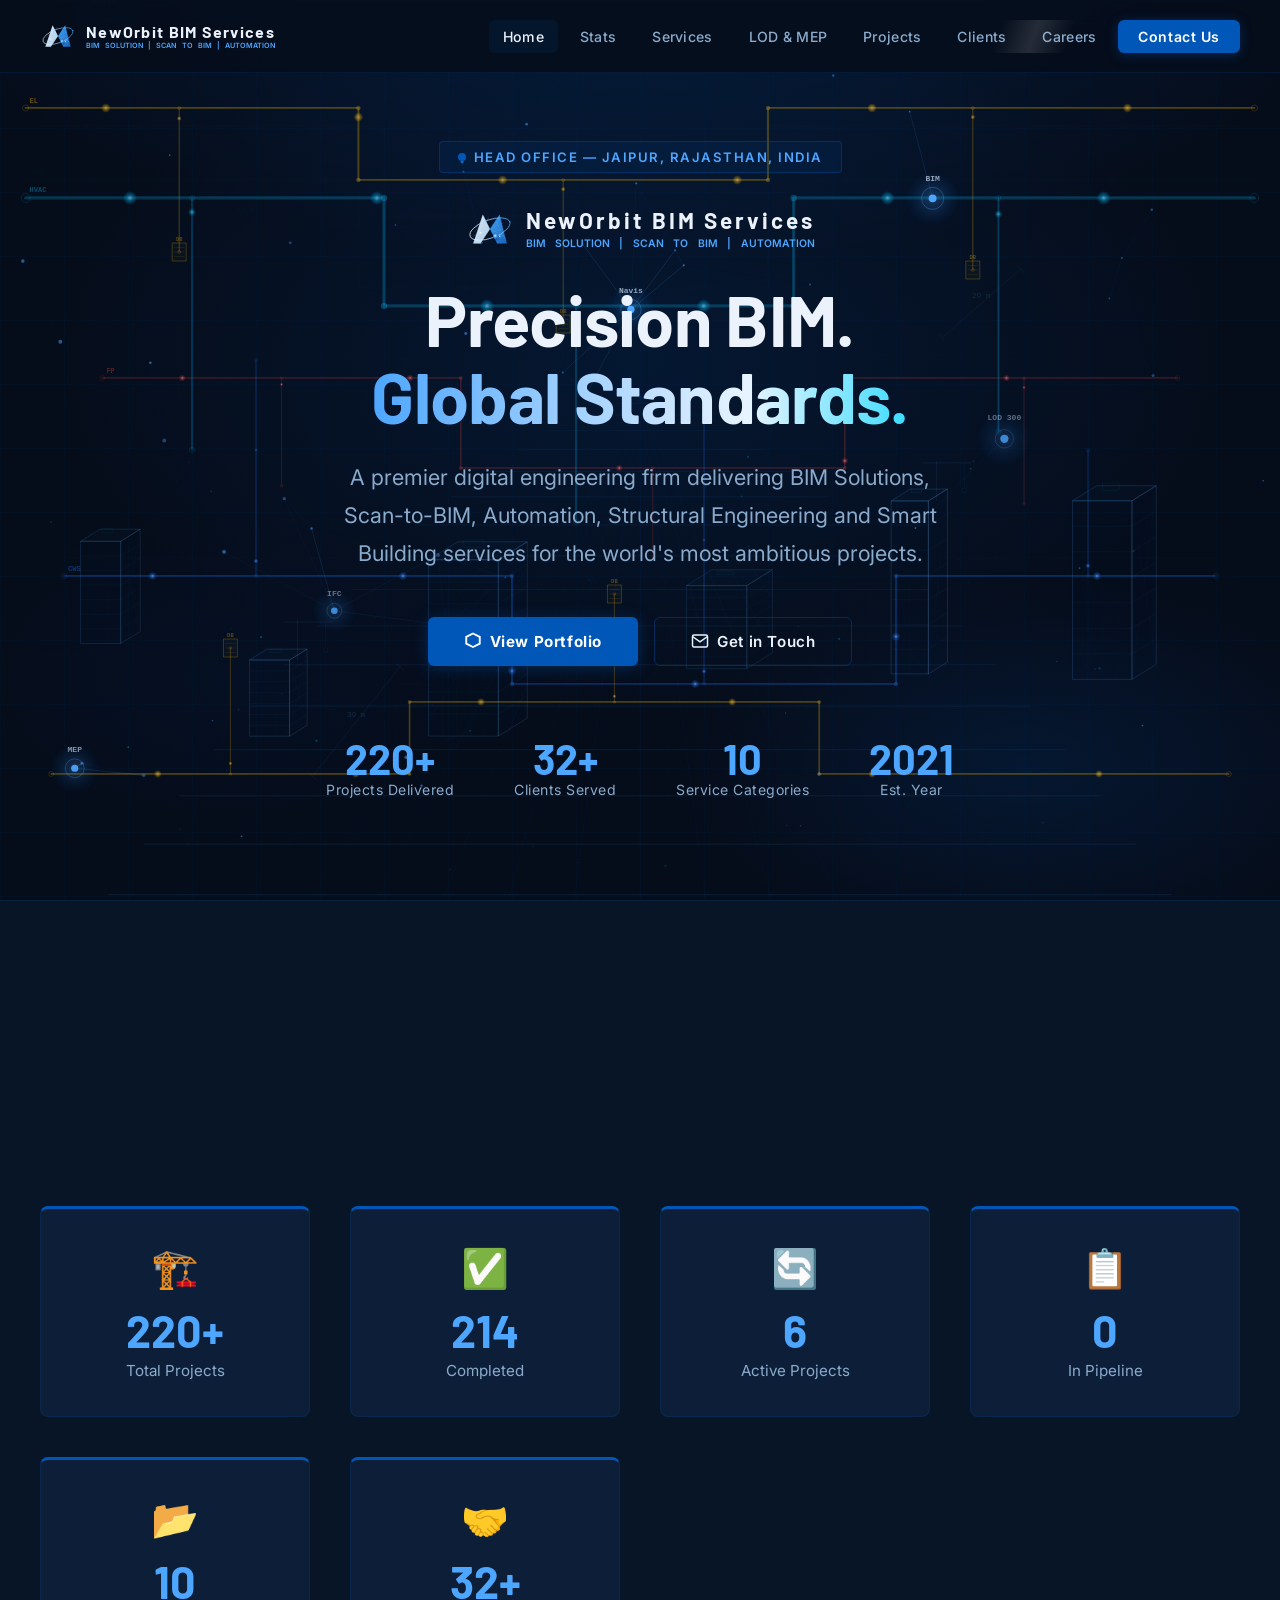
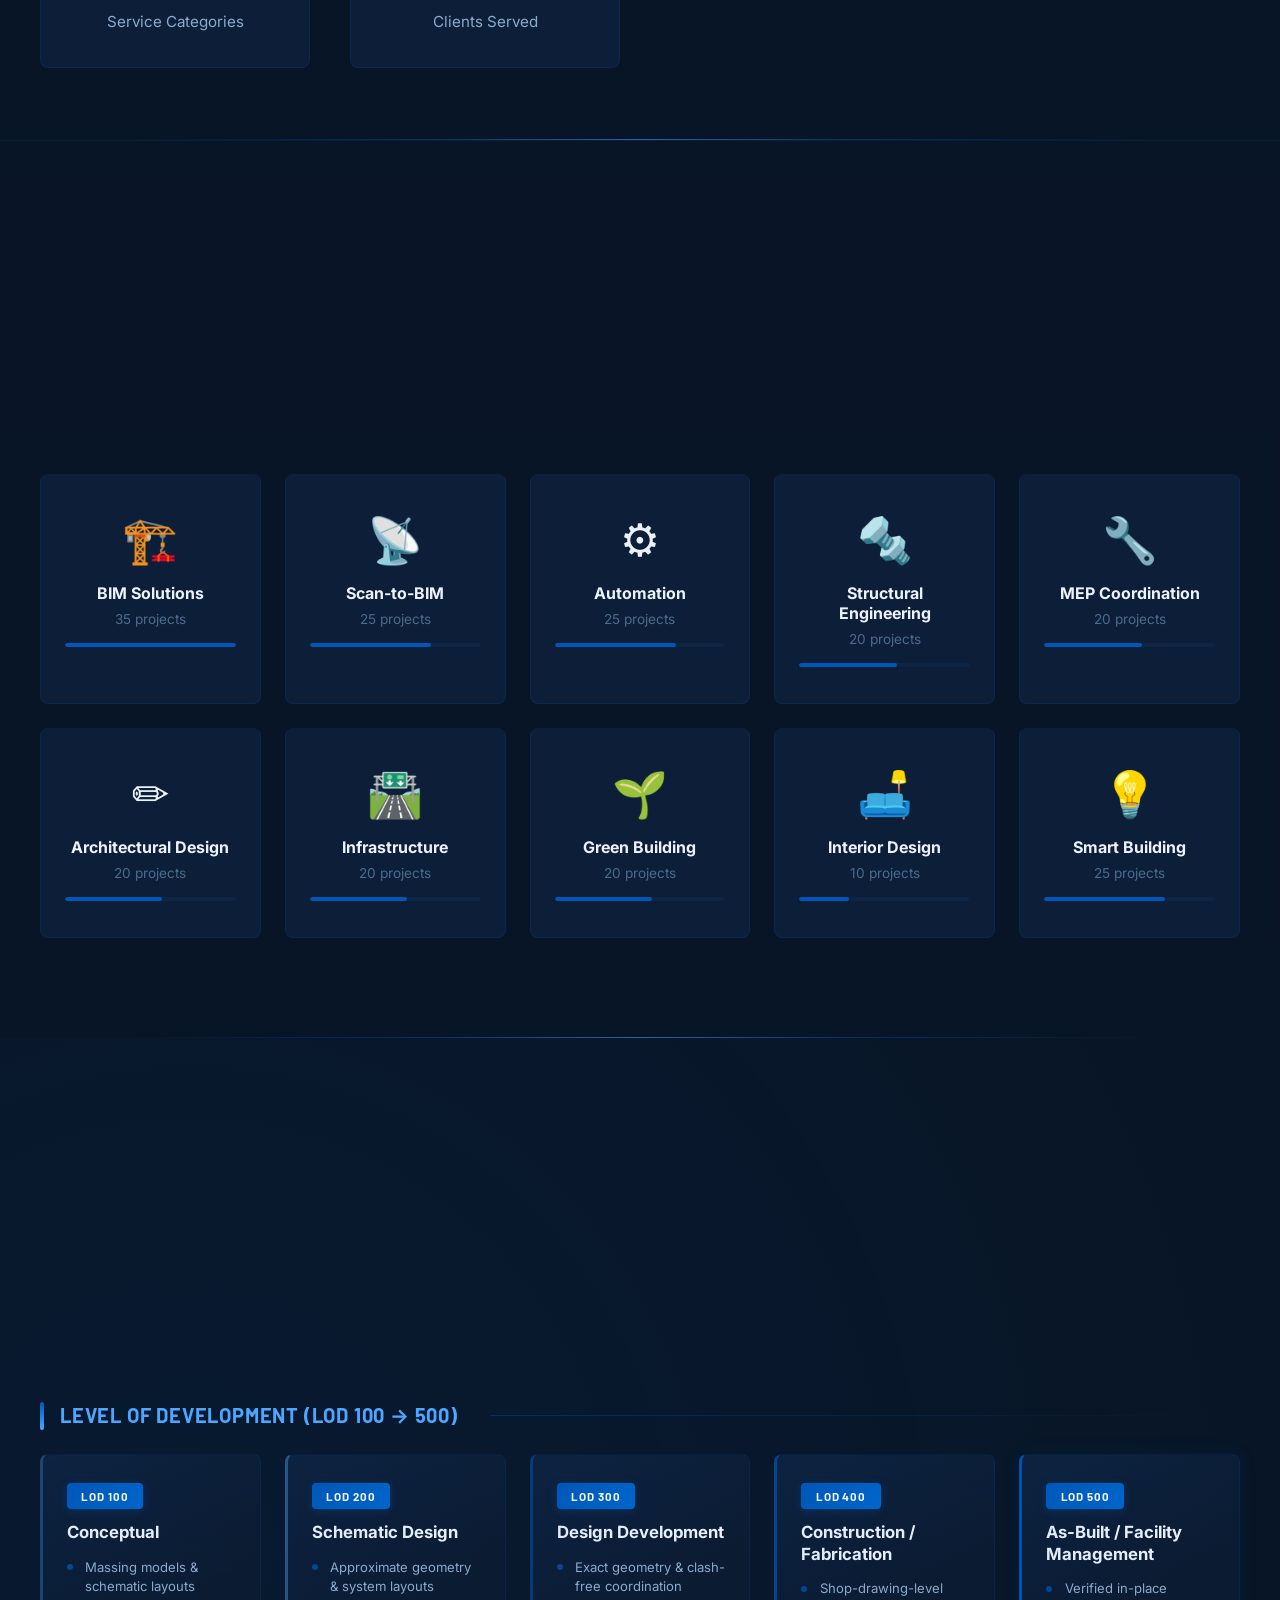
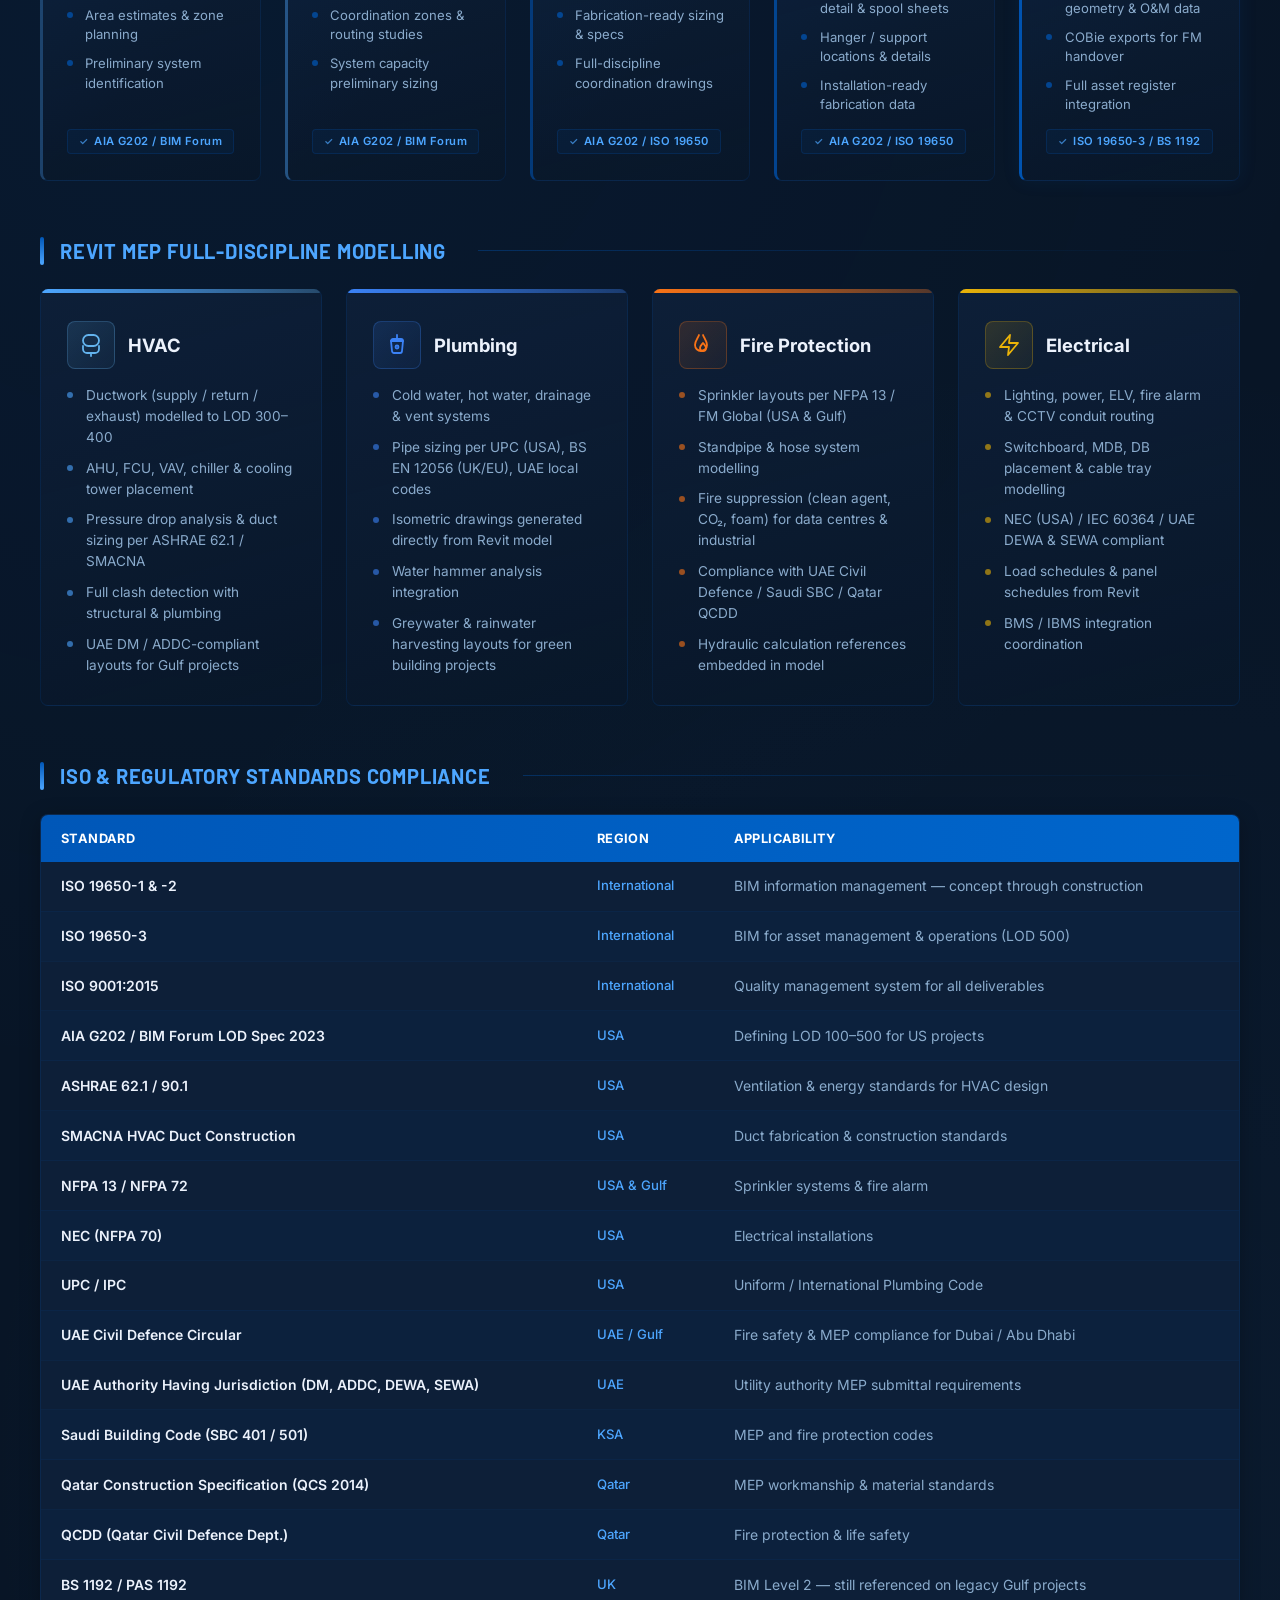
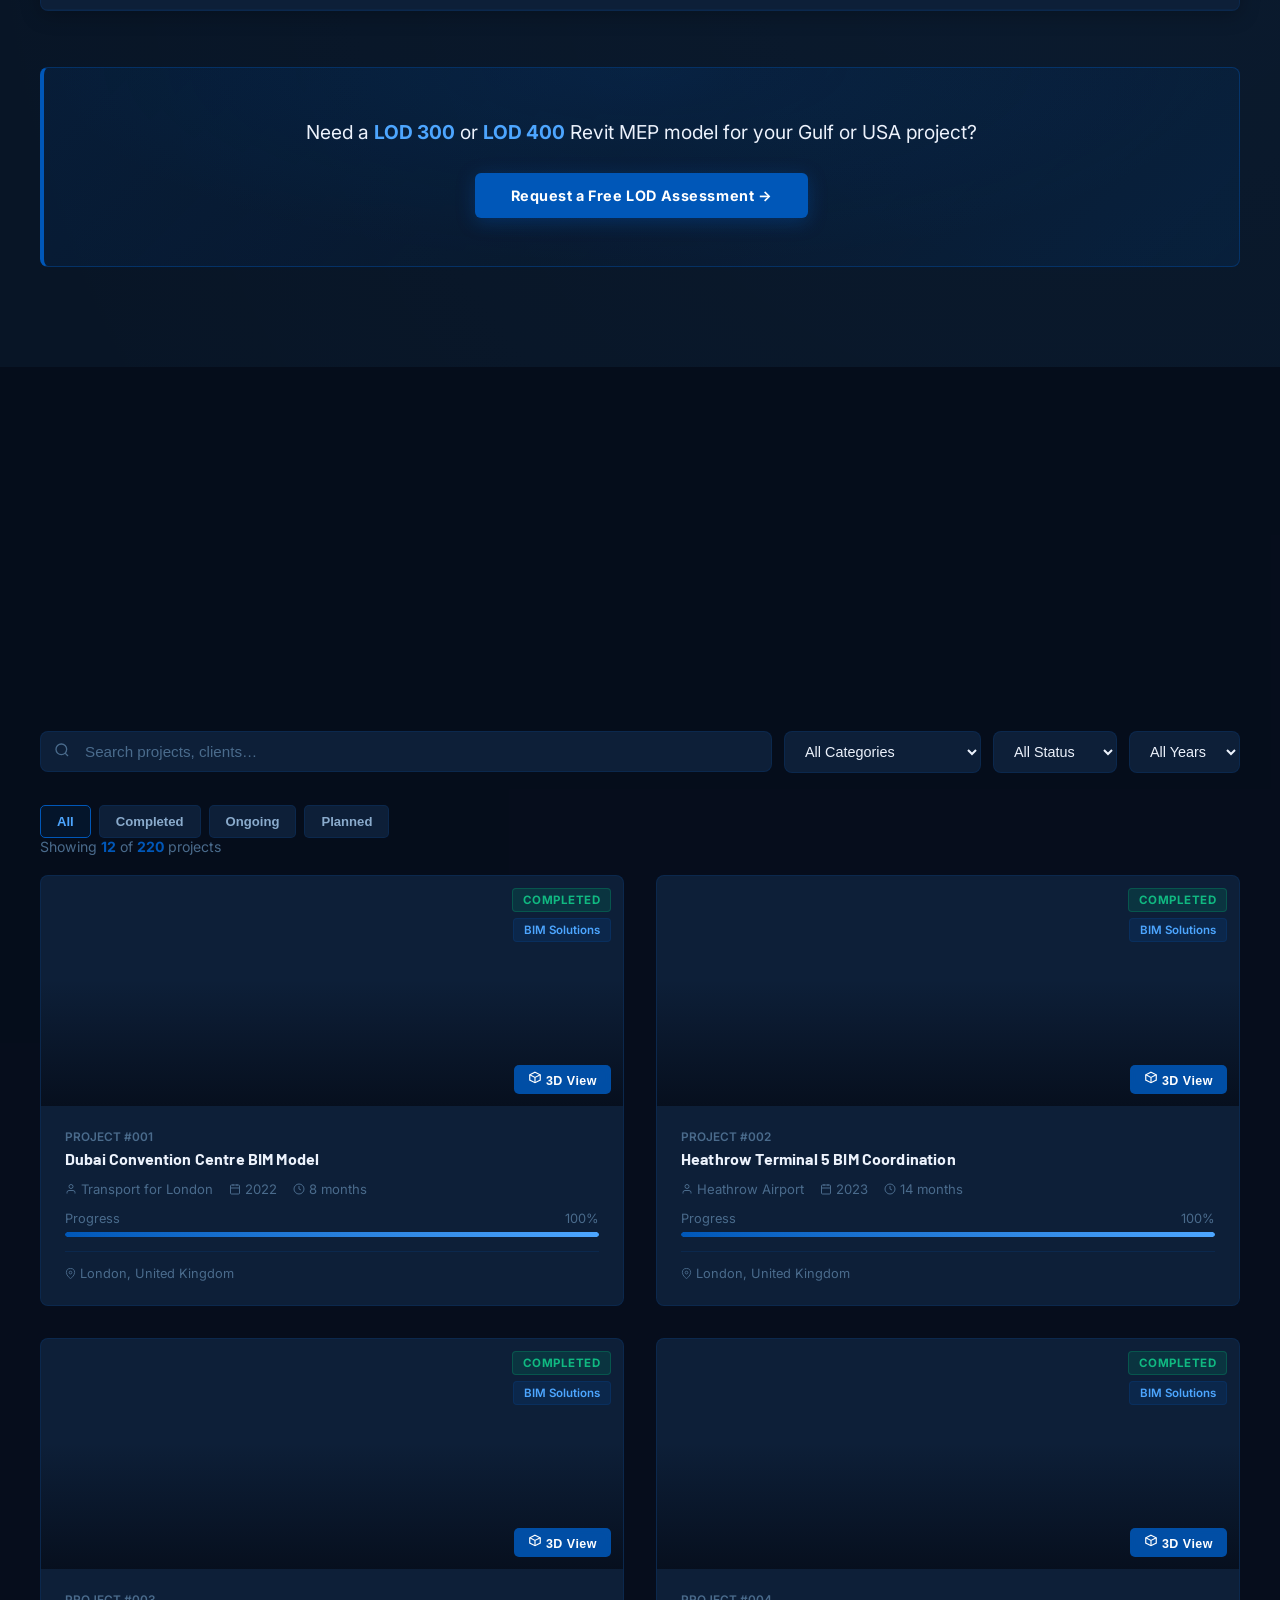
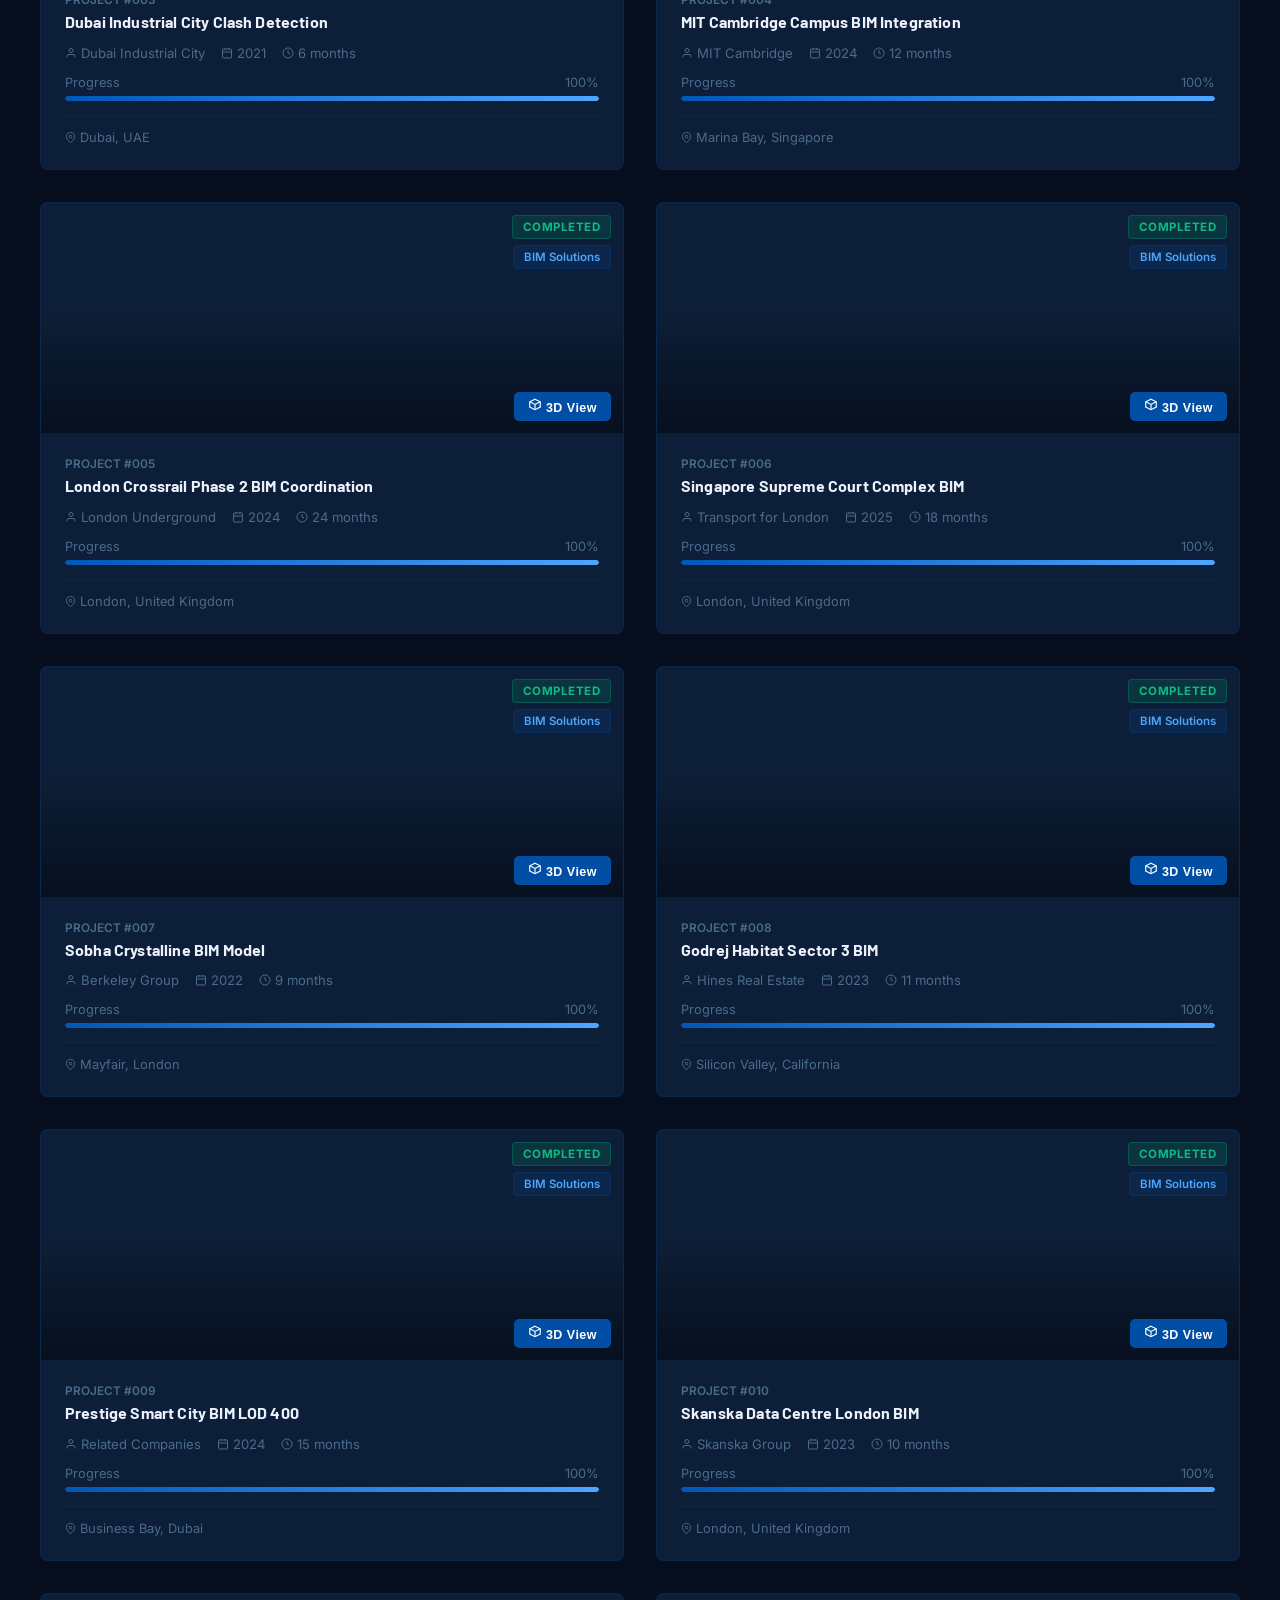
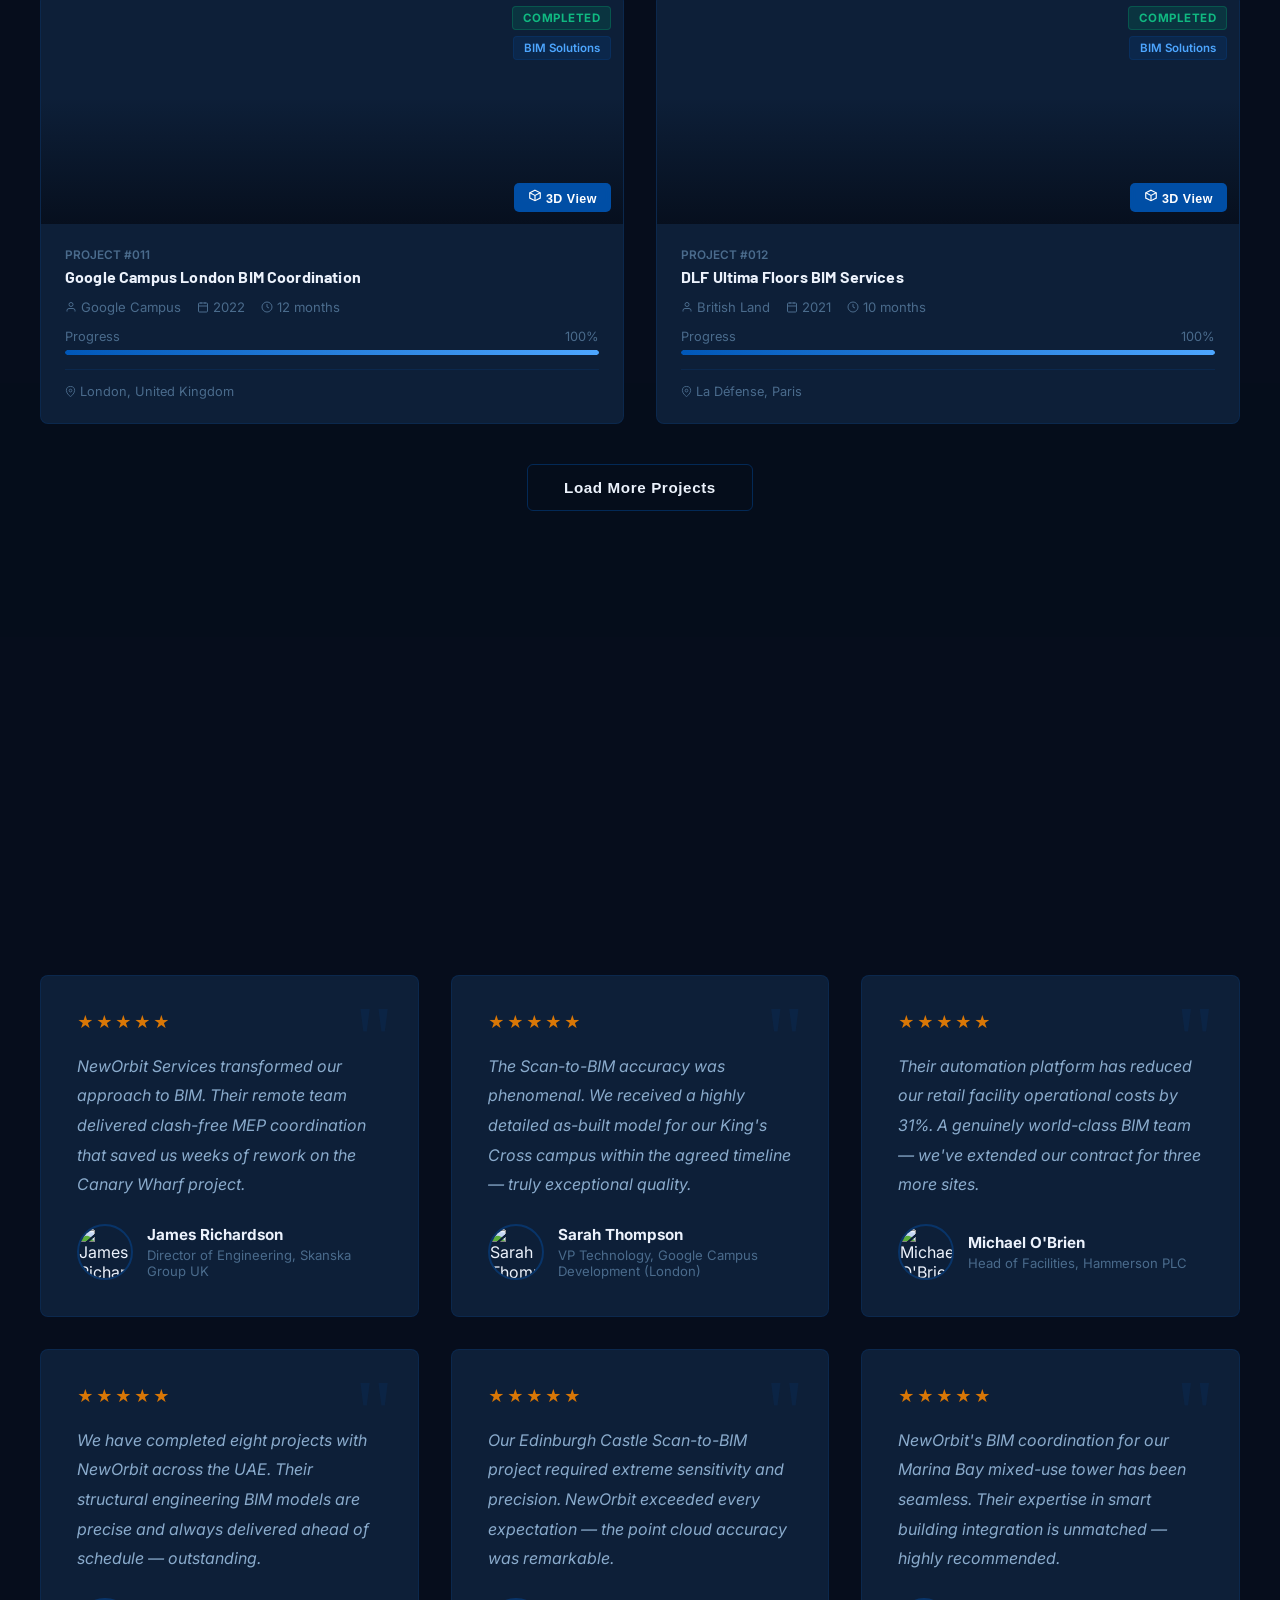
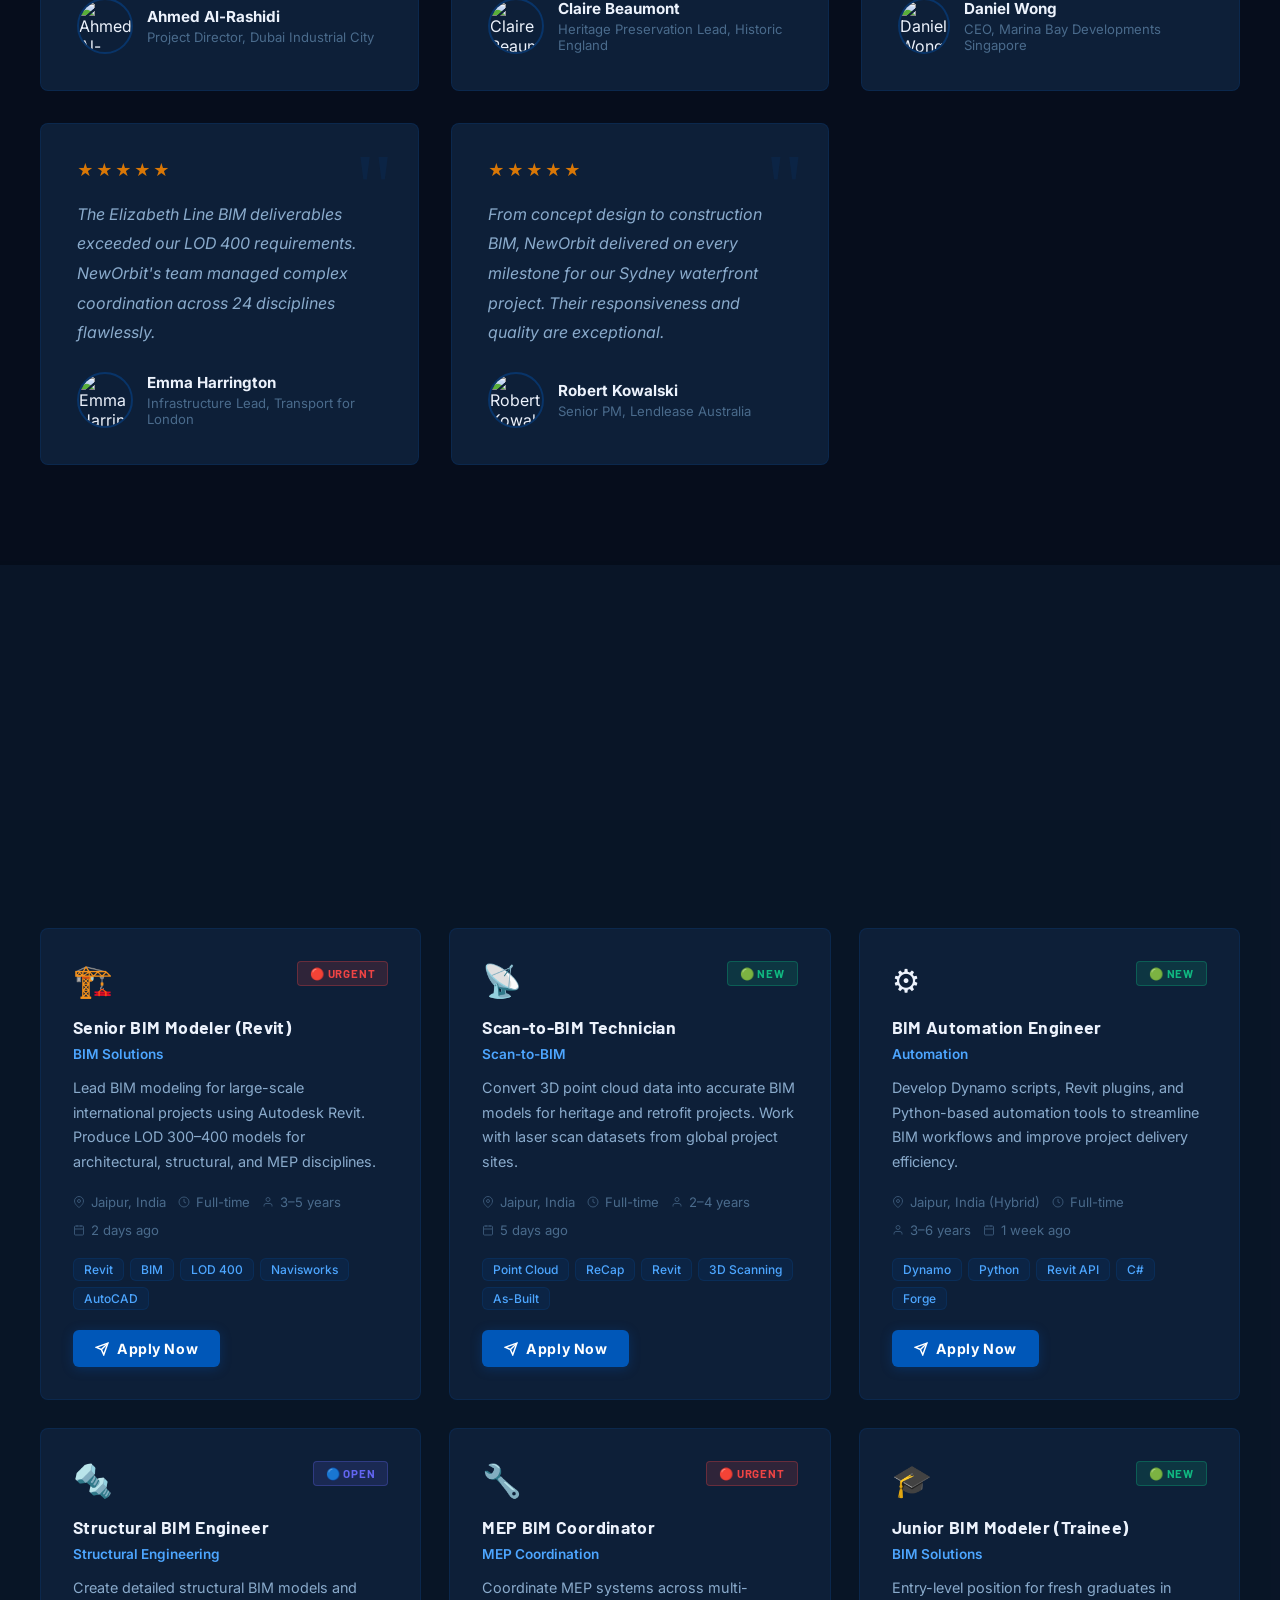
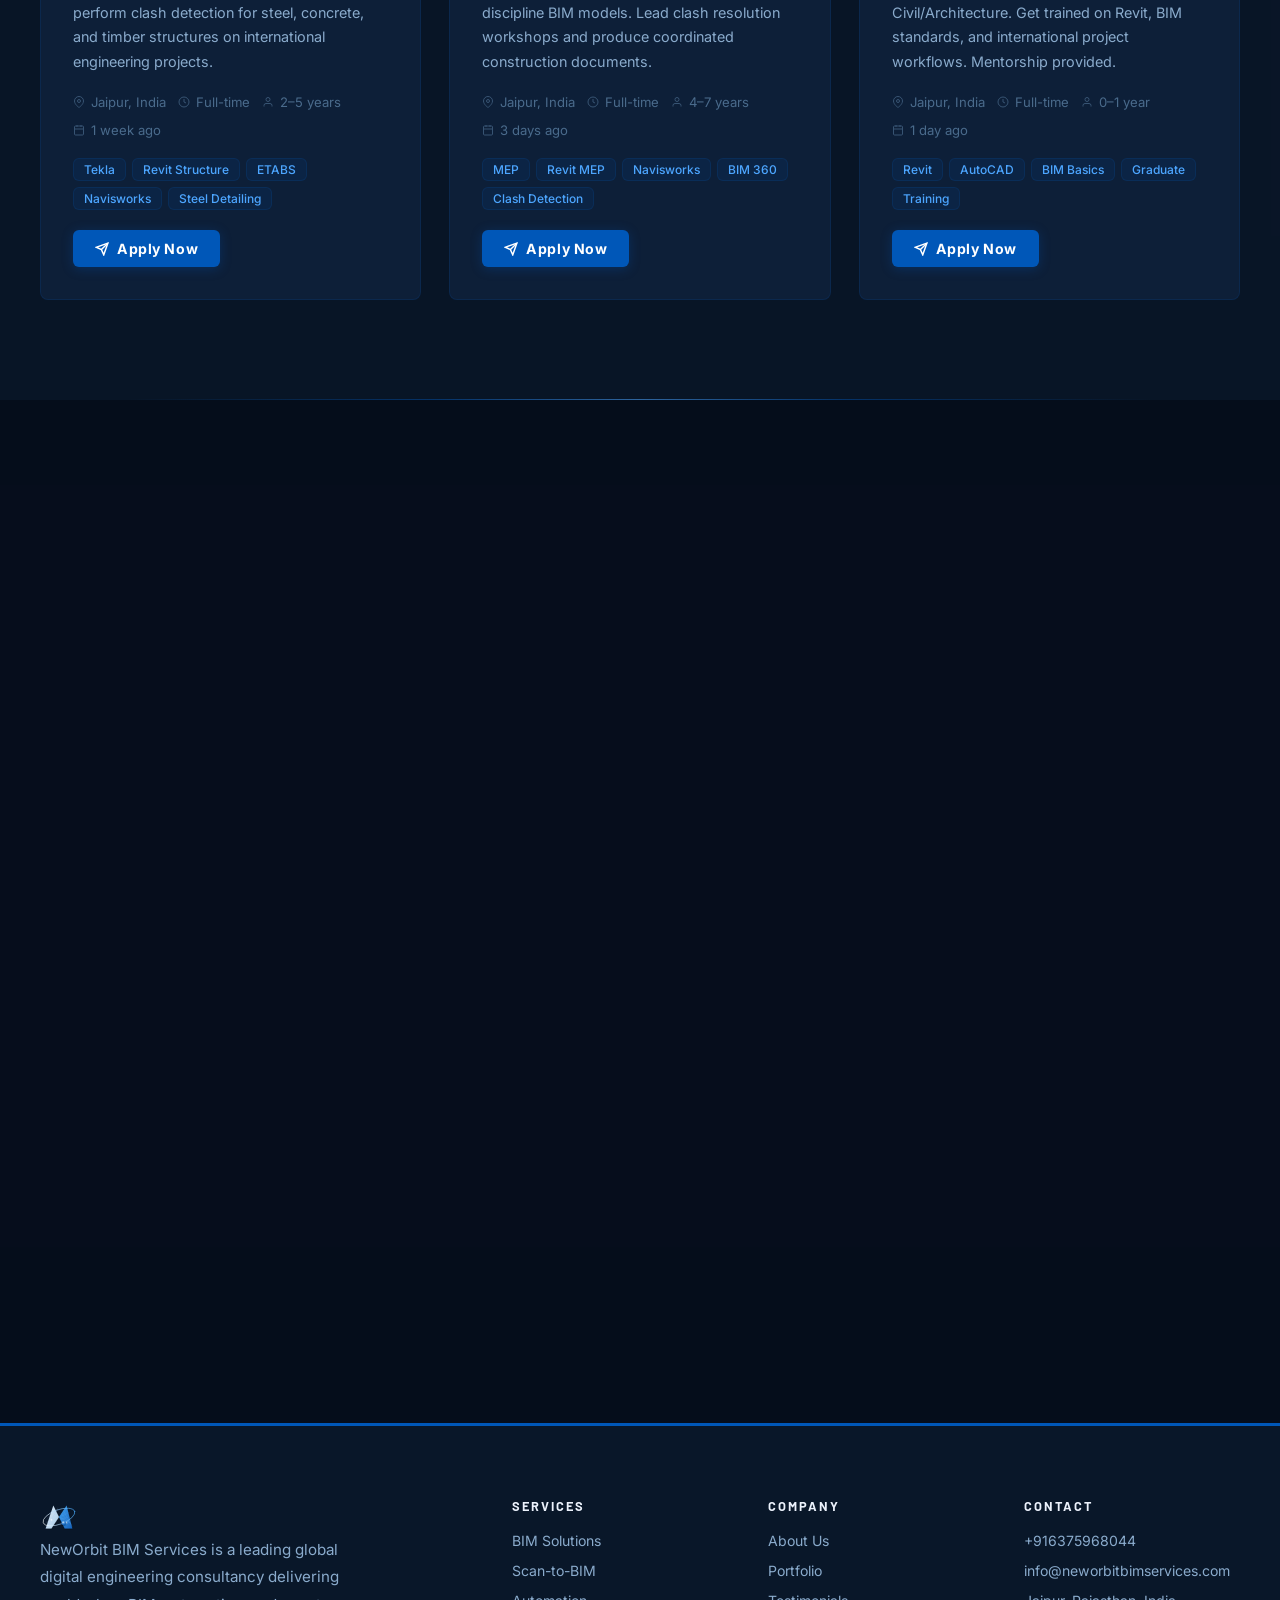
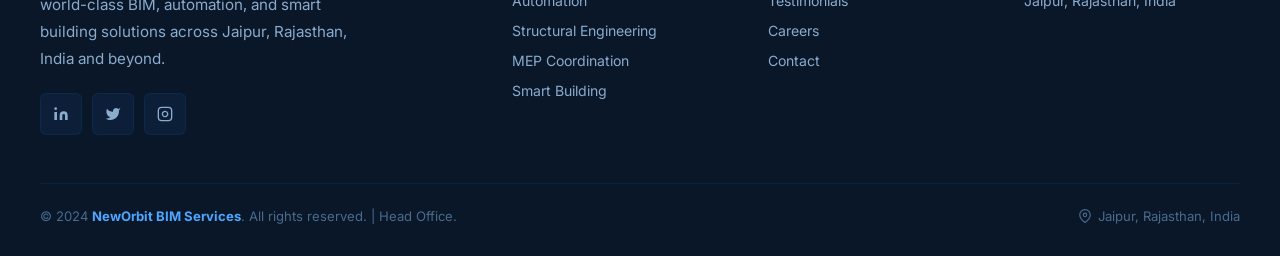
==== commit 027afb3c: "Update index.html" ====
--- a/index.html
+++ b/index.html
@@ -4,7 +4,7 @@
   <meta charset="UTF-8" />
   <meta name="viewport" content="width=device-width, initial-scale=1.0" />
   <title>NewOrbit BIM Services — Project Portfolio</title>
-  <meta name="description" content="NEWORBIT BIM SERVICES — 220+ international engineering projects in BIM Solutions, Automation, Scan-to-BIM, Structural Engineering and more. Serving clients across Jaipur, Rajasthan, India and beyond." />
+  <meta name="description" content="NewOrbit BIM Services — 220+ international engineering projects in BIM Solutions, Automation, Scan-to-BIM, Structural Engineering and more. Serving clients across Jaipur, Rajasthan, India and beyond." />
   
   <script type="application/ld+json">
   {
@@ -113,7 +113,7 @@
         </svg>
       </span>
       <span class="nav-brand-text">
-        <span class="nav-brand-name">NEWORBIT BIM SERVICES</span>
+        <span class="nav-brand-name">NewOrbit BIM Services</span>
         <span class="nav-brand-tagline">BIM SOLUTION | SCAN TO BIM | AUTOMATION</span>
       </span>
     </a>
@@ -210,7 +210,7 @@
         </svg>
       </span>
       <div class="hero-branding-text">
-        <span class="hero-company-name">NEWORBIT BIM SERVICES</span>
+        <span class="hero-company-name">NewOrbit BIM Services</span>
         <span class="hero-company-tagline">BIM SOLUTION | SCAN TO BIM | AUTOMATION</span>
       </div>
     </div>
--- a/css/styles.css
+++ b/css/styles.css
@@ -174,12 +174,11 @@
 
 .nav-logo img { height: 36px; width: auto; filter: drop-shadow(0 0 8px rgba(0,87,184,0.5)); }
 
-.nav-brand-text { display: flex; flex-direction: column; }
+.nav-brand-text { display: flex; flex-direction: column; align-items: stretch; }
 
 .nav-brand-name { font-size: 1rem; font-weight: 700; color: var(--text-primary); white-space: nowrap; font-family: 'Barlow', 'Inter', sans-serif; letter-spacing: 0.08em; }
 
-.nav-brand-tagline { font-size: 0.45rem; color: var(--accent-light); letter-spacing: 1.5px; font-weight: 600; white-space: nowrap; text-transform: uppercase; }
-
+.nav-brand-tagline { font-size: 0.45rem; color: var(--accent-light); font-weight: 600; text-transform: uppercase; text-align: justify; text-align-last: justify; }
 
 
 .nav-links {
@@ -348,6 +347,8 @@
 
   margin-bottom: 28px;
 
+  justify-content: flex-start;
+
 }
 
 
@@ -360,6 +361,10 @@
 
   text-align: left;
 
+  align-items: stretch;
+
+  width: auto;
+
 }
 
 
@@ -388,8 +393,6 @@
 
   color: var(--accent-light);
 
-  letter-spacing: 1.5px;
-
   font-weight: 600;
 
   margin-top: 4px;
@@ -427,6 +430,8 @@
   font-size: clamp(1.05rem, 2.2vw, 1.35rem);
 
   color: var(--text-secondary); margin-bottom: 44px; line-height: 1.75;
+
+  max-width: clamp(20rem, 50vw, 40rem);
 
 }
 
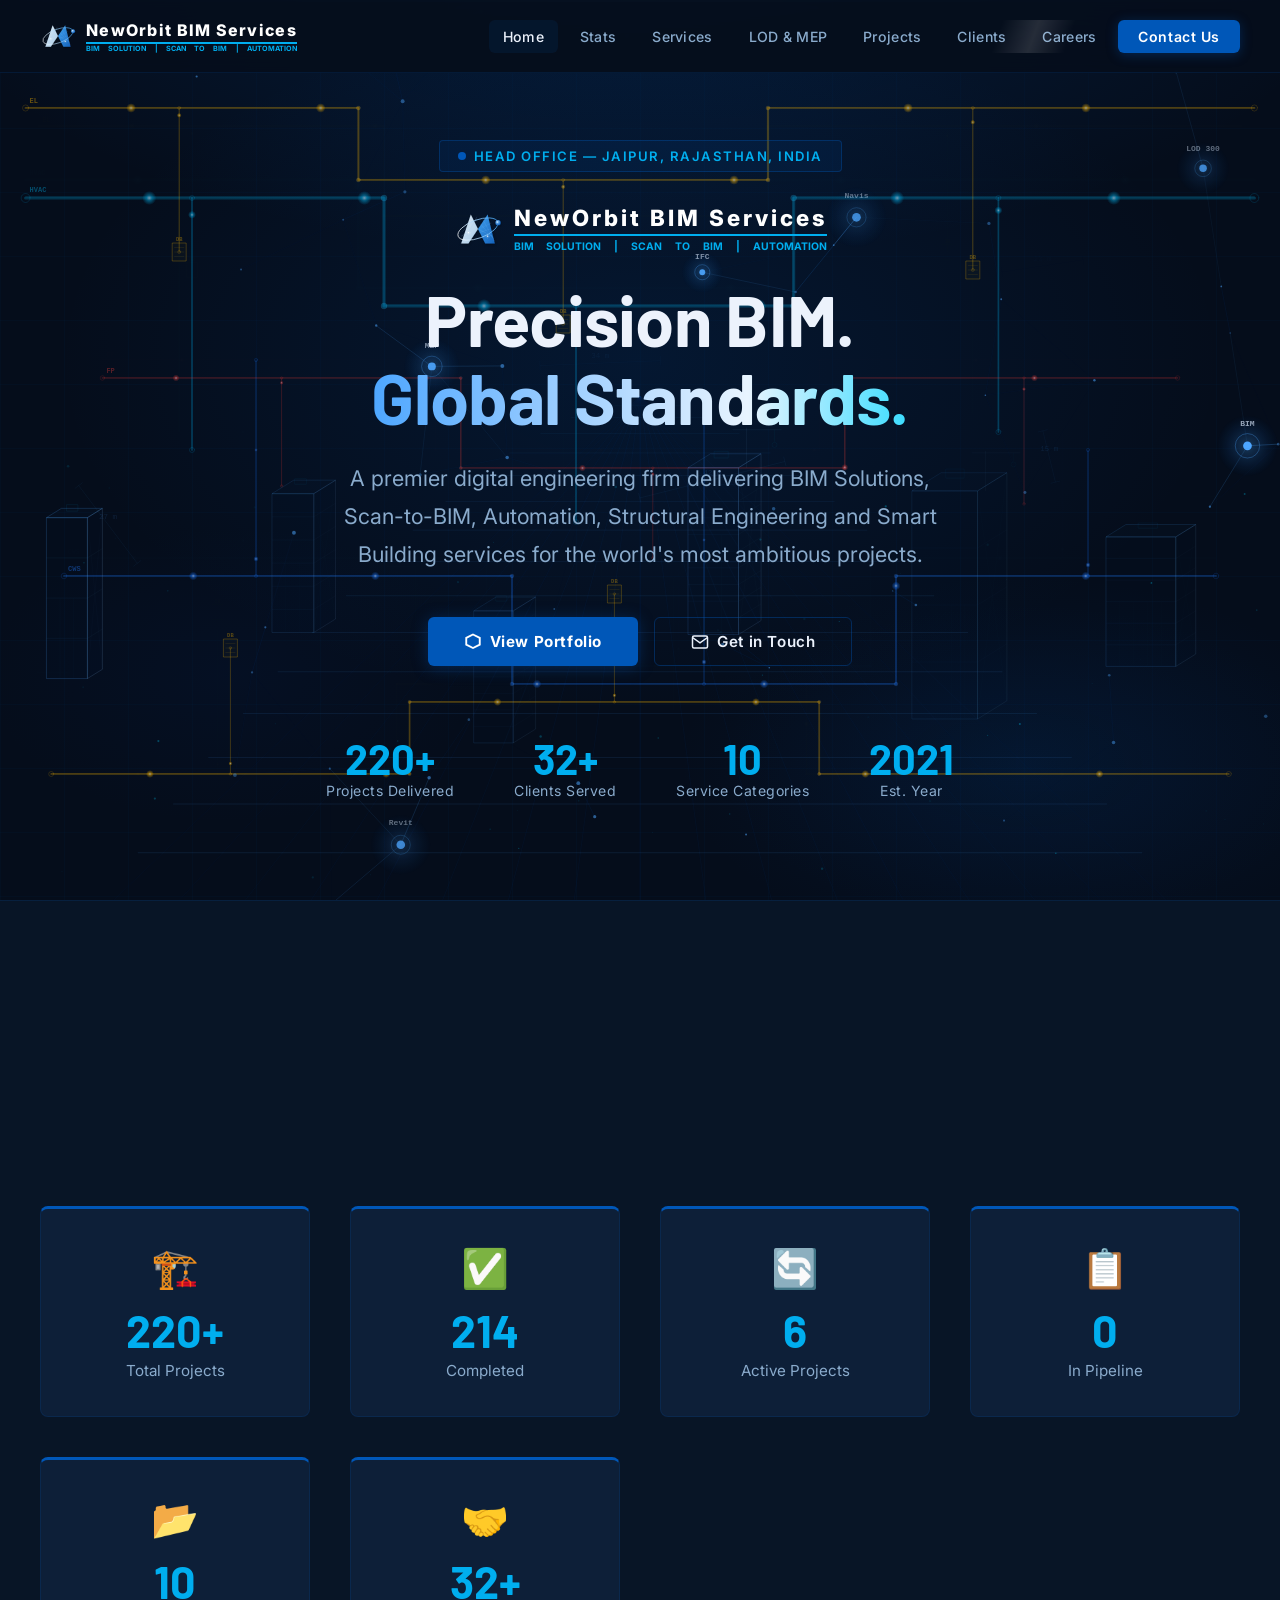
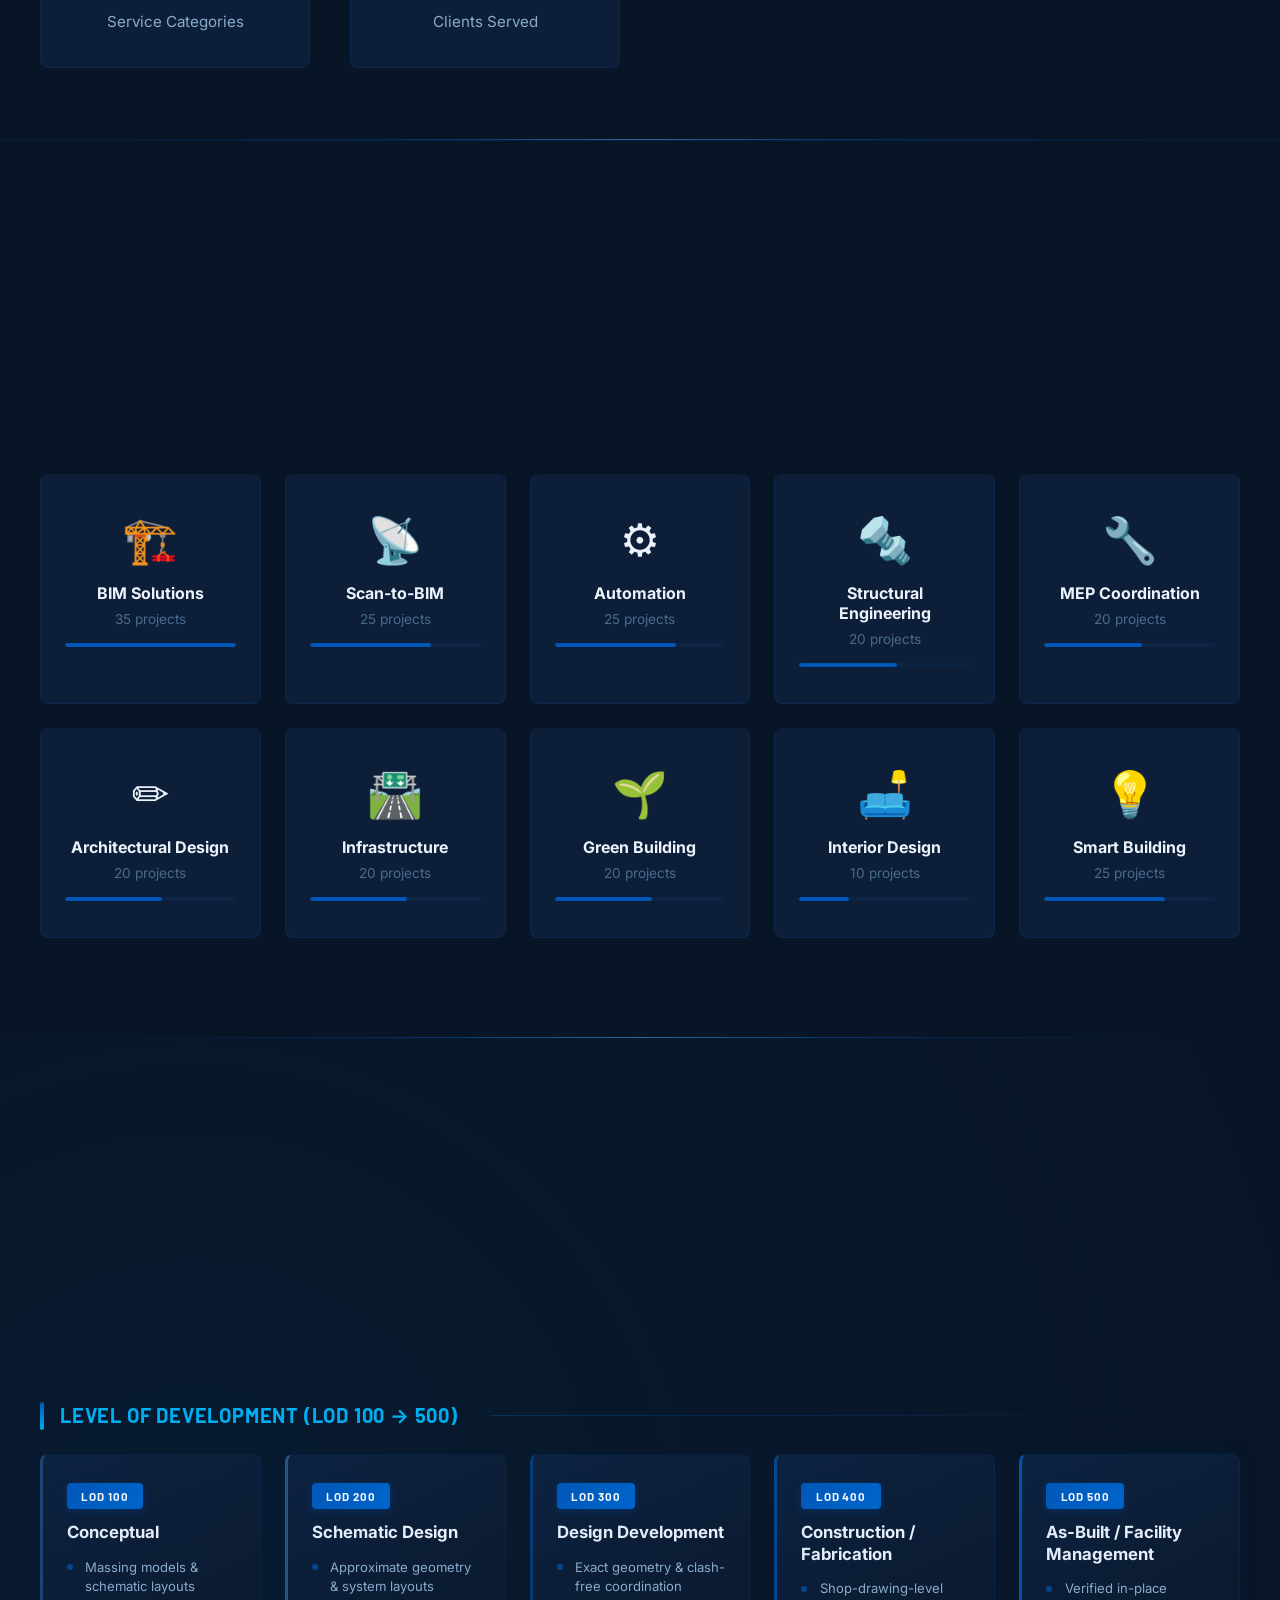
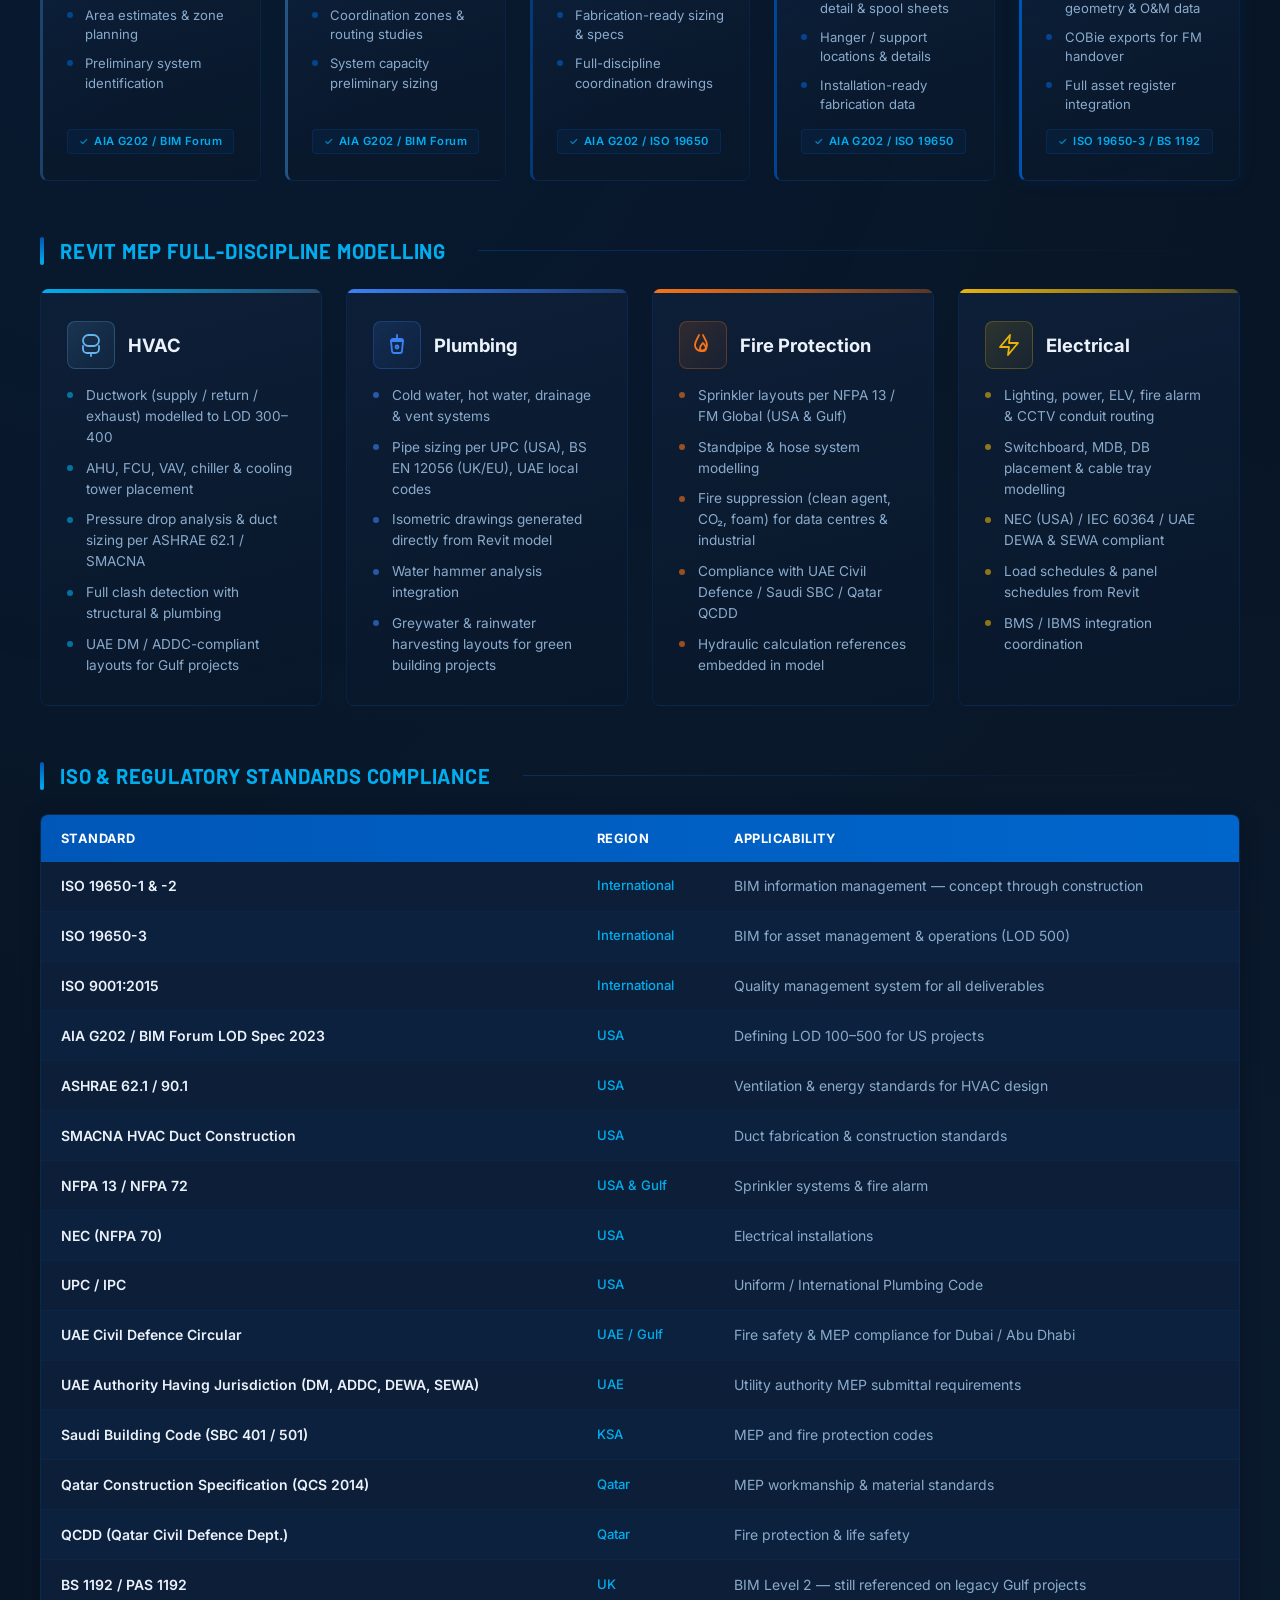
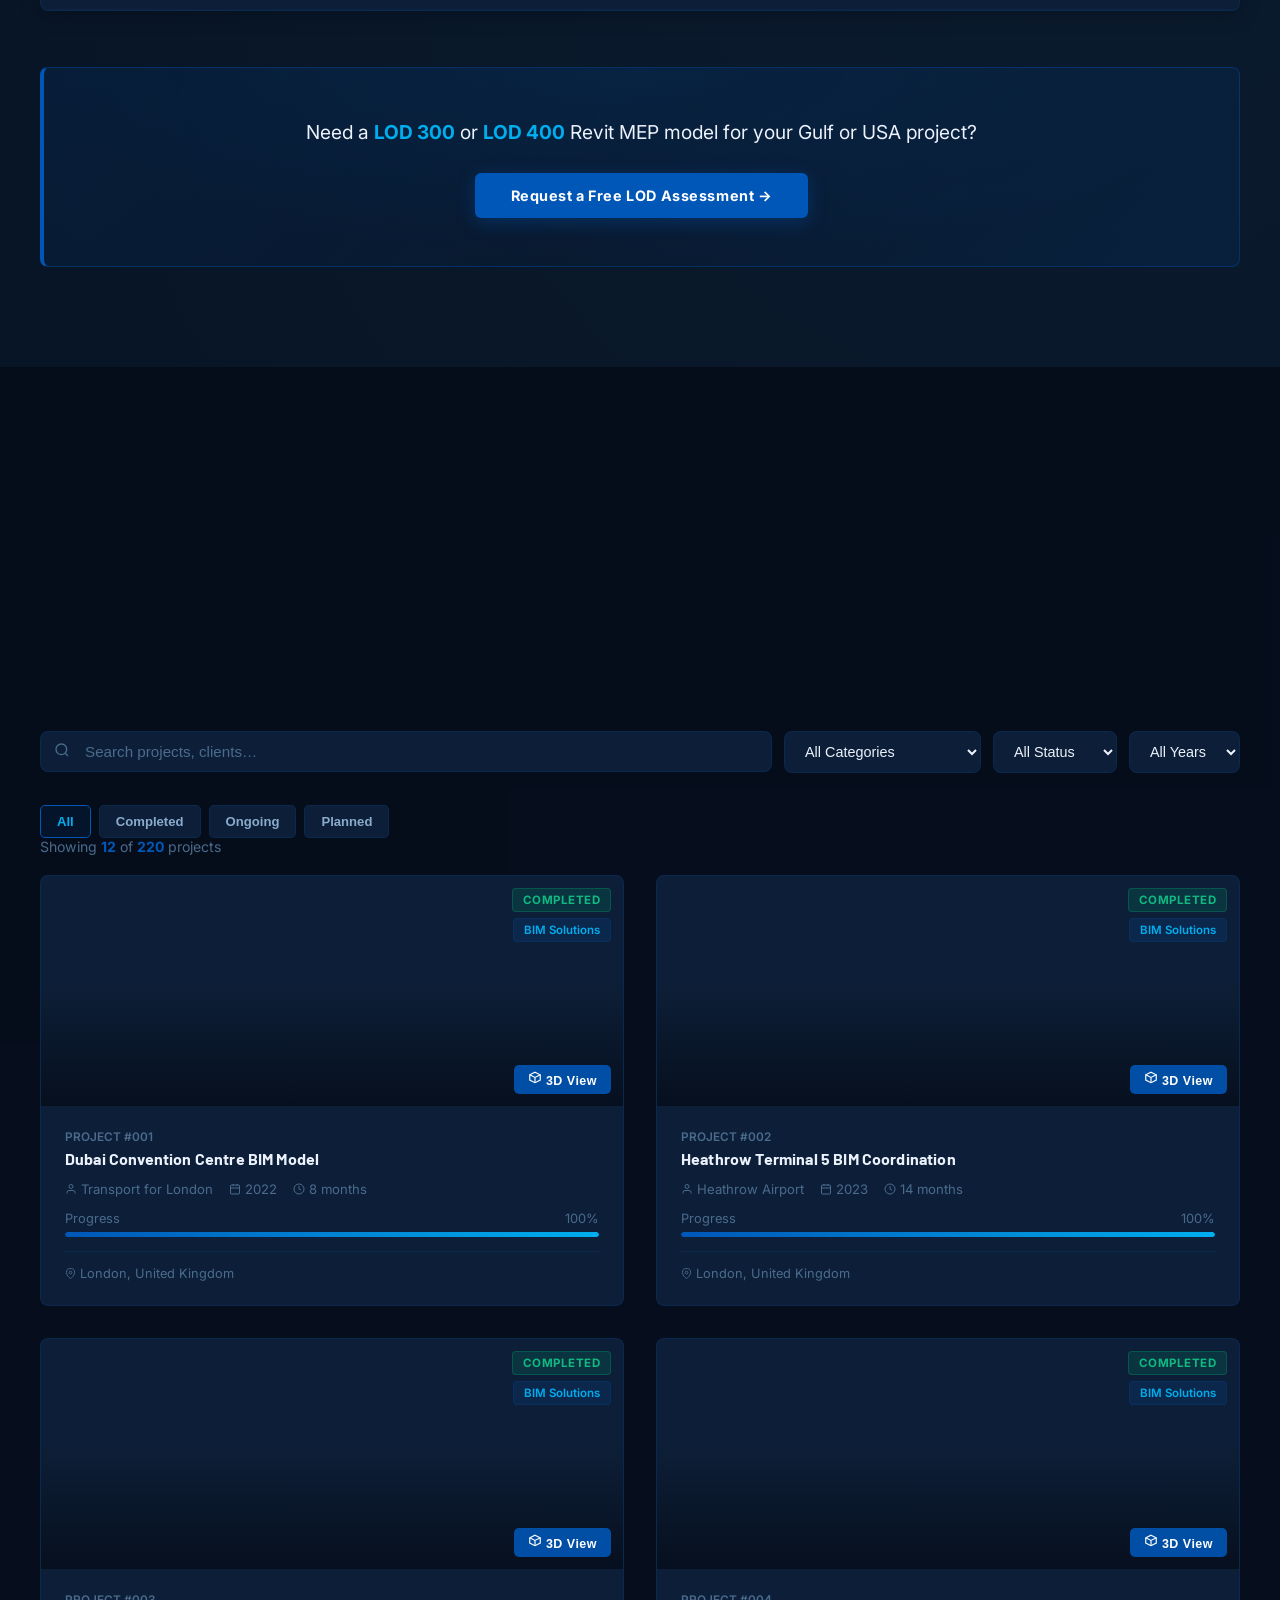
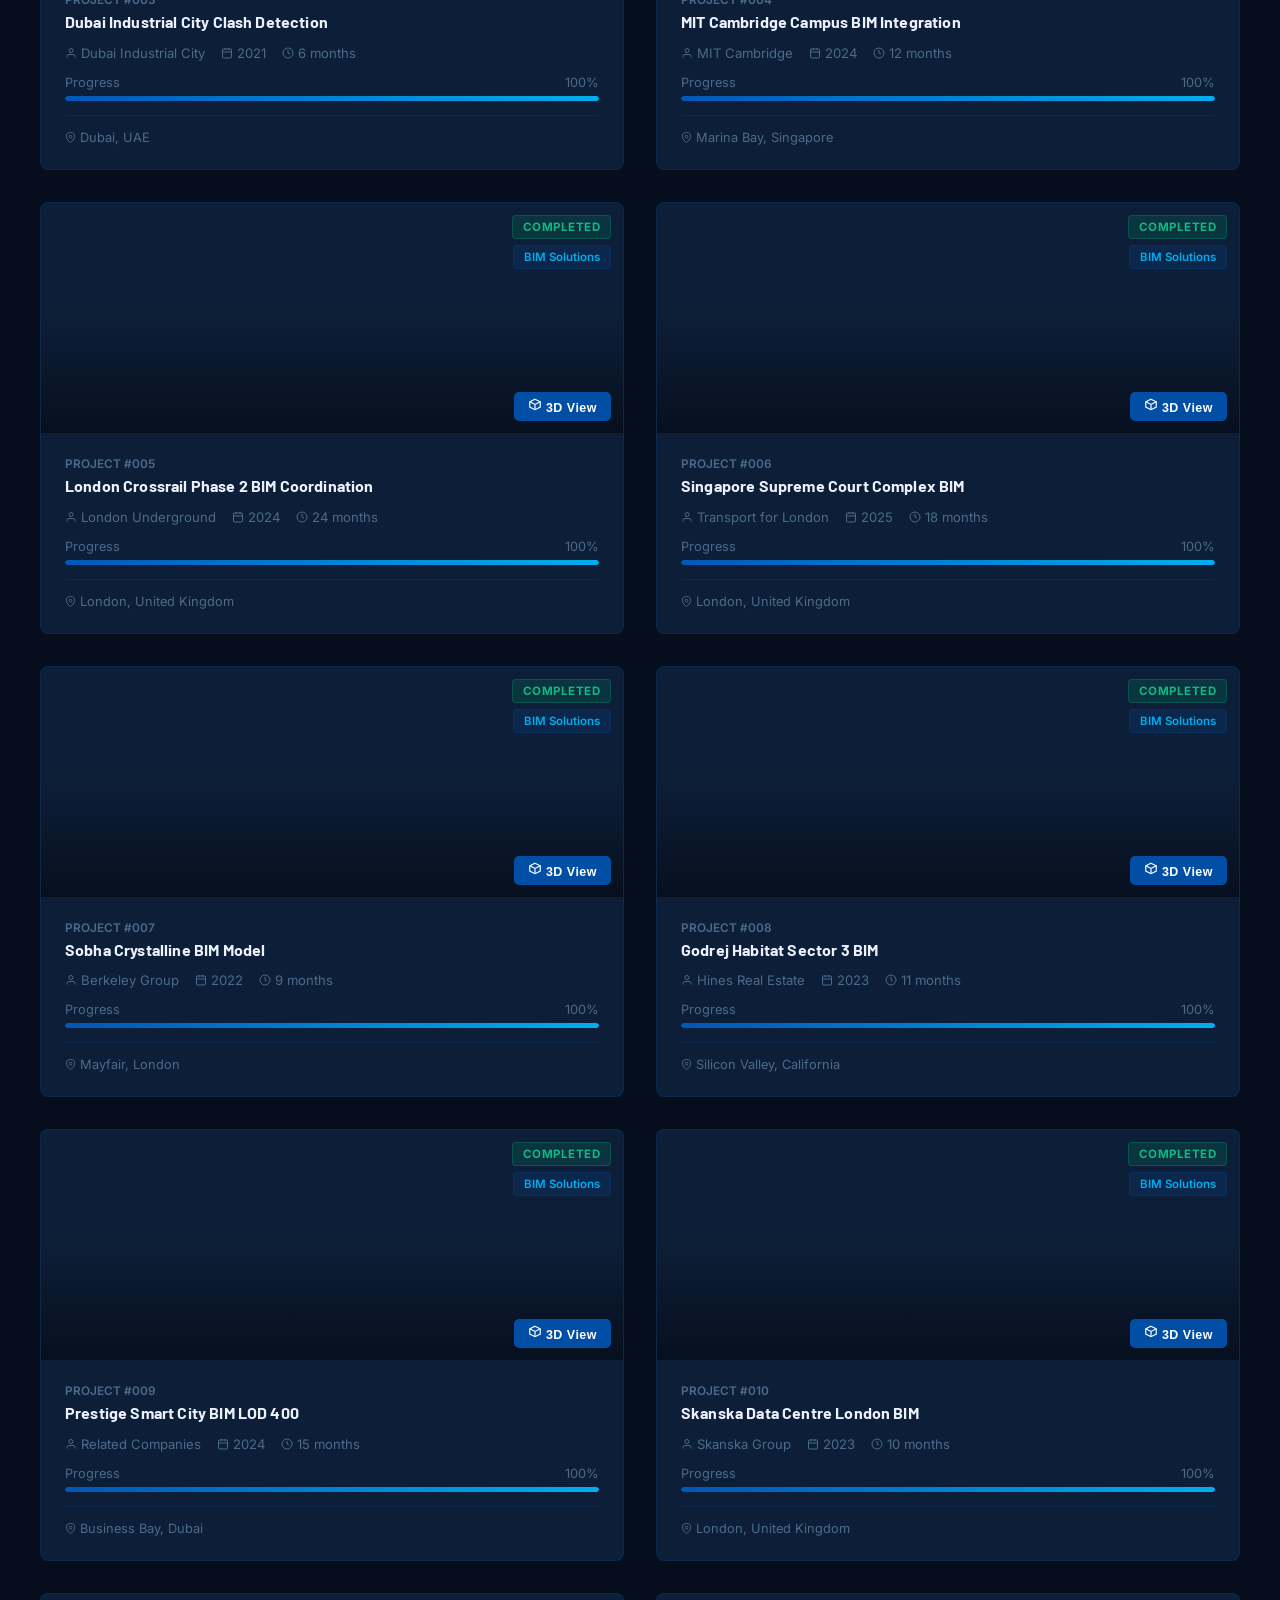
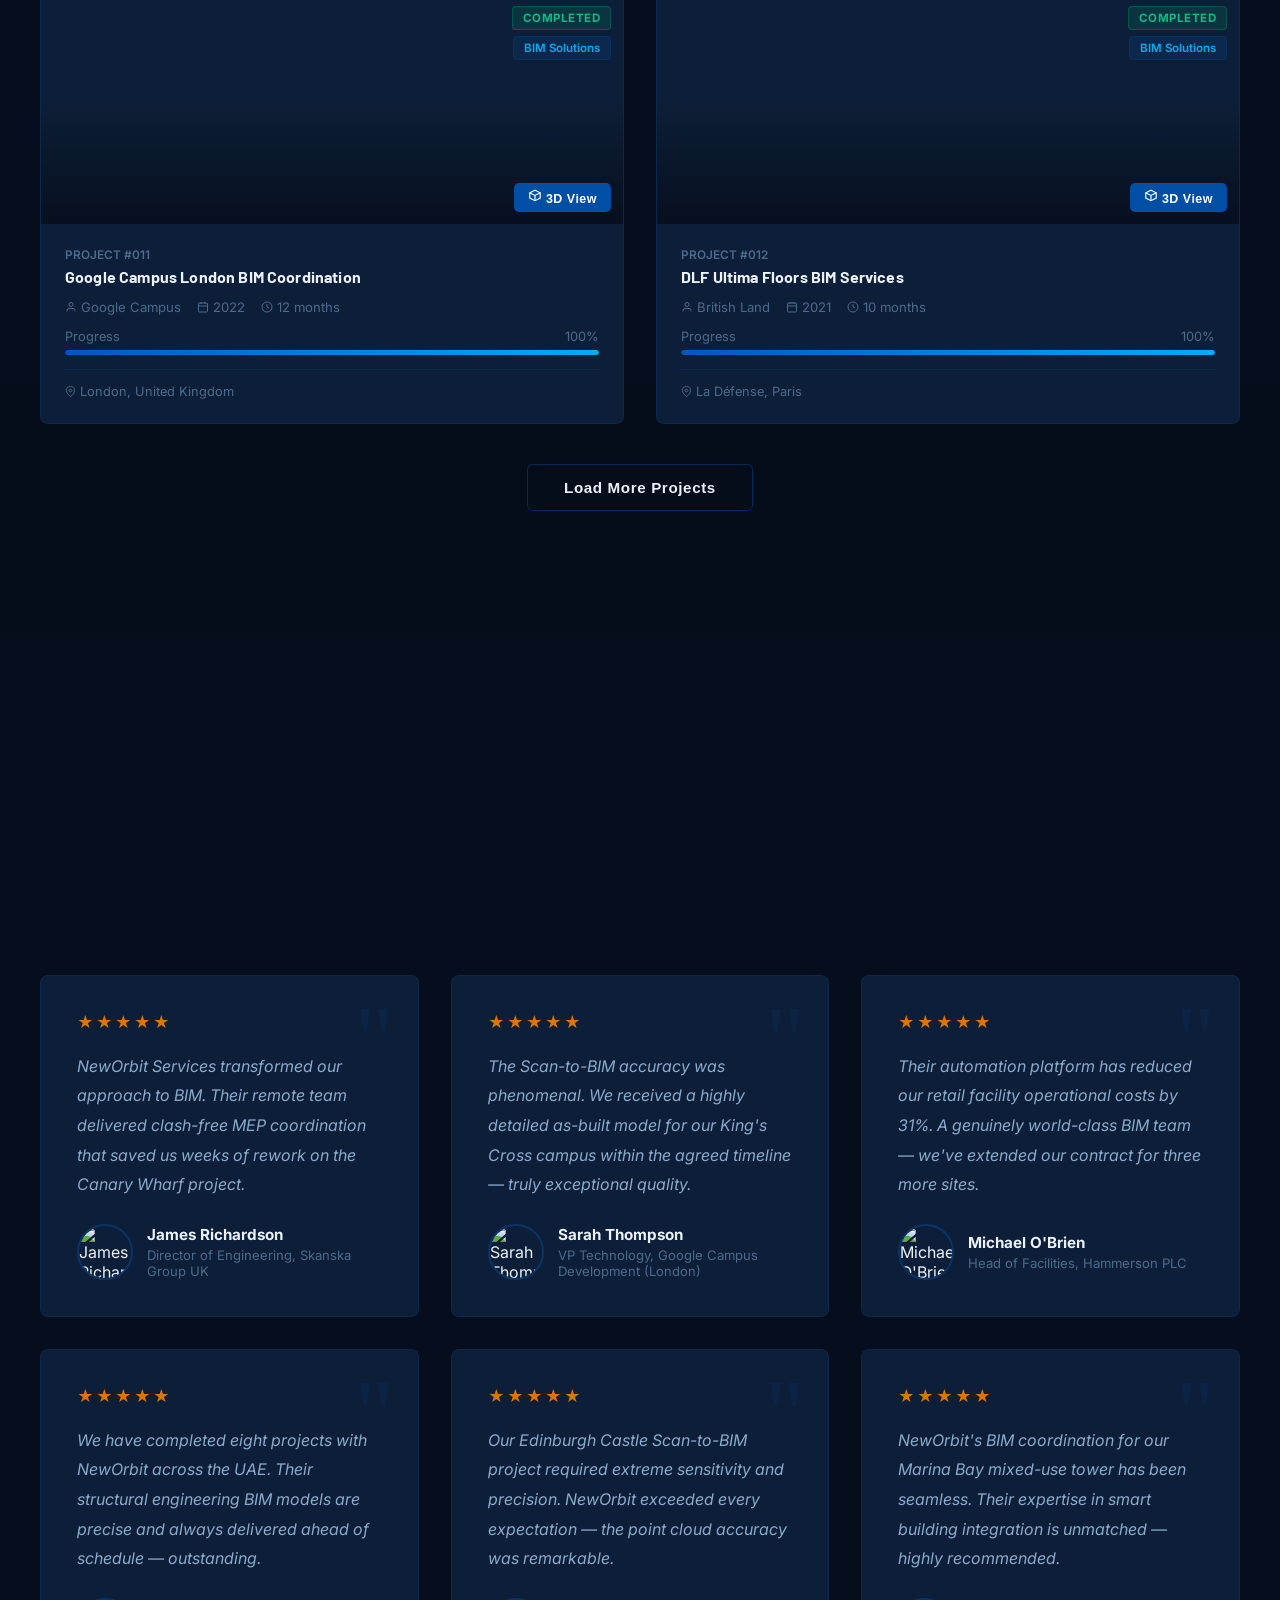
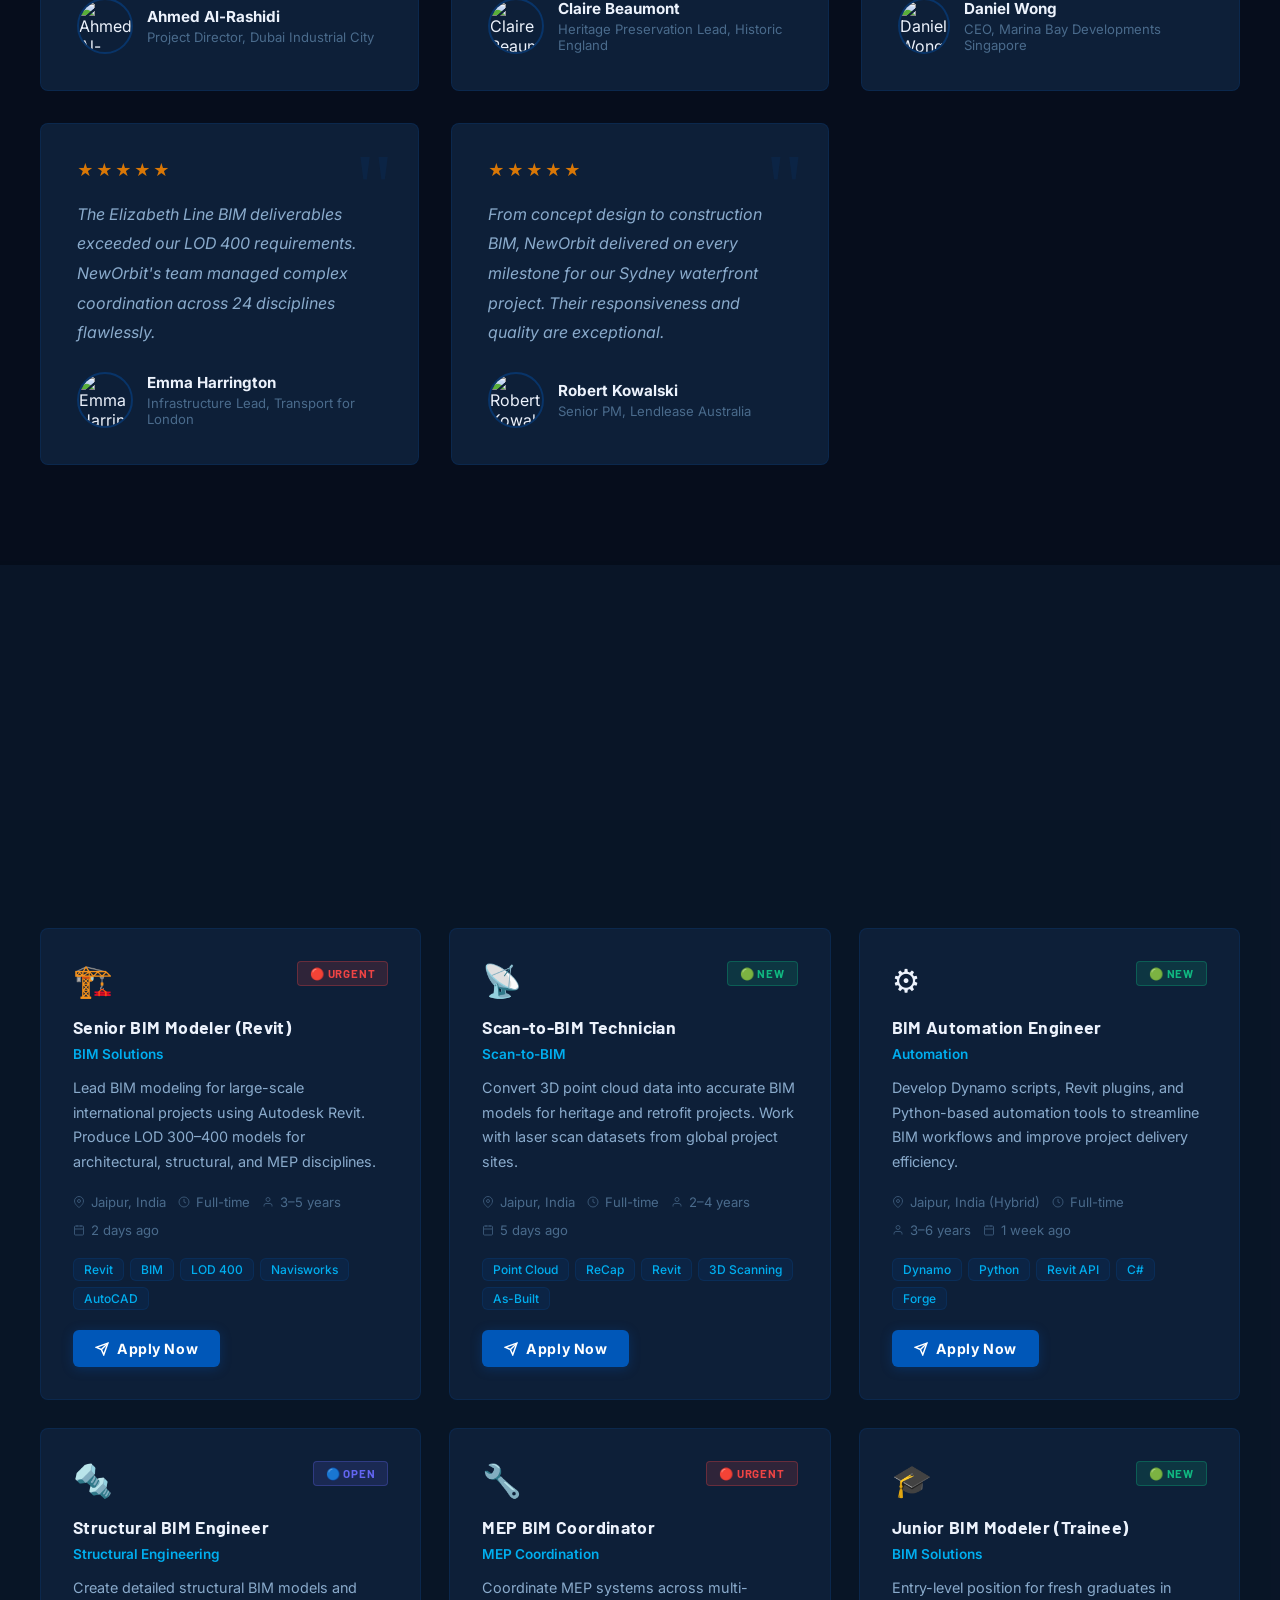
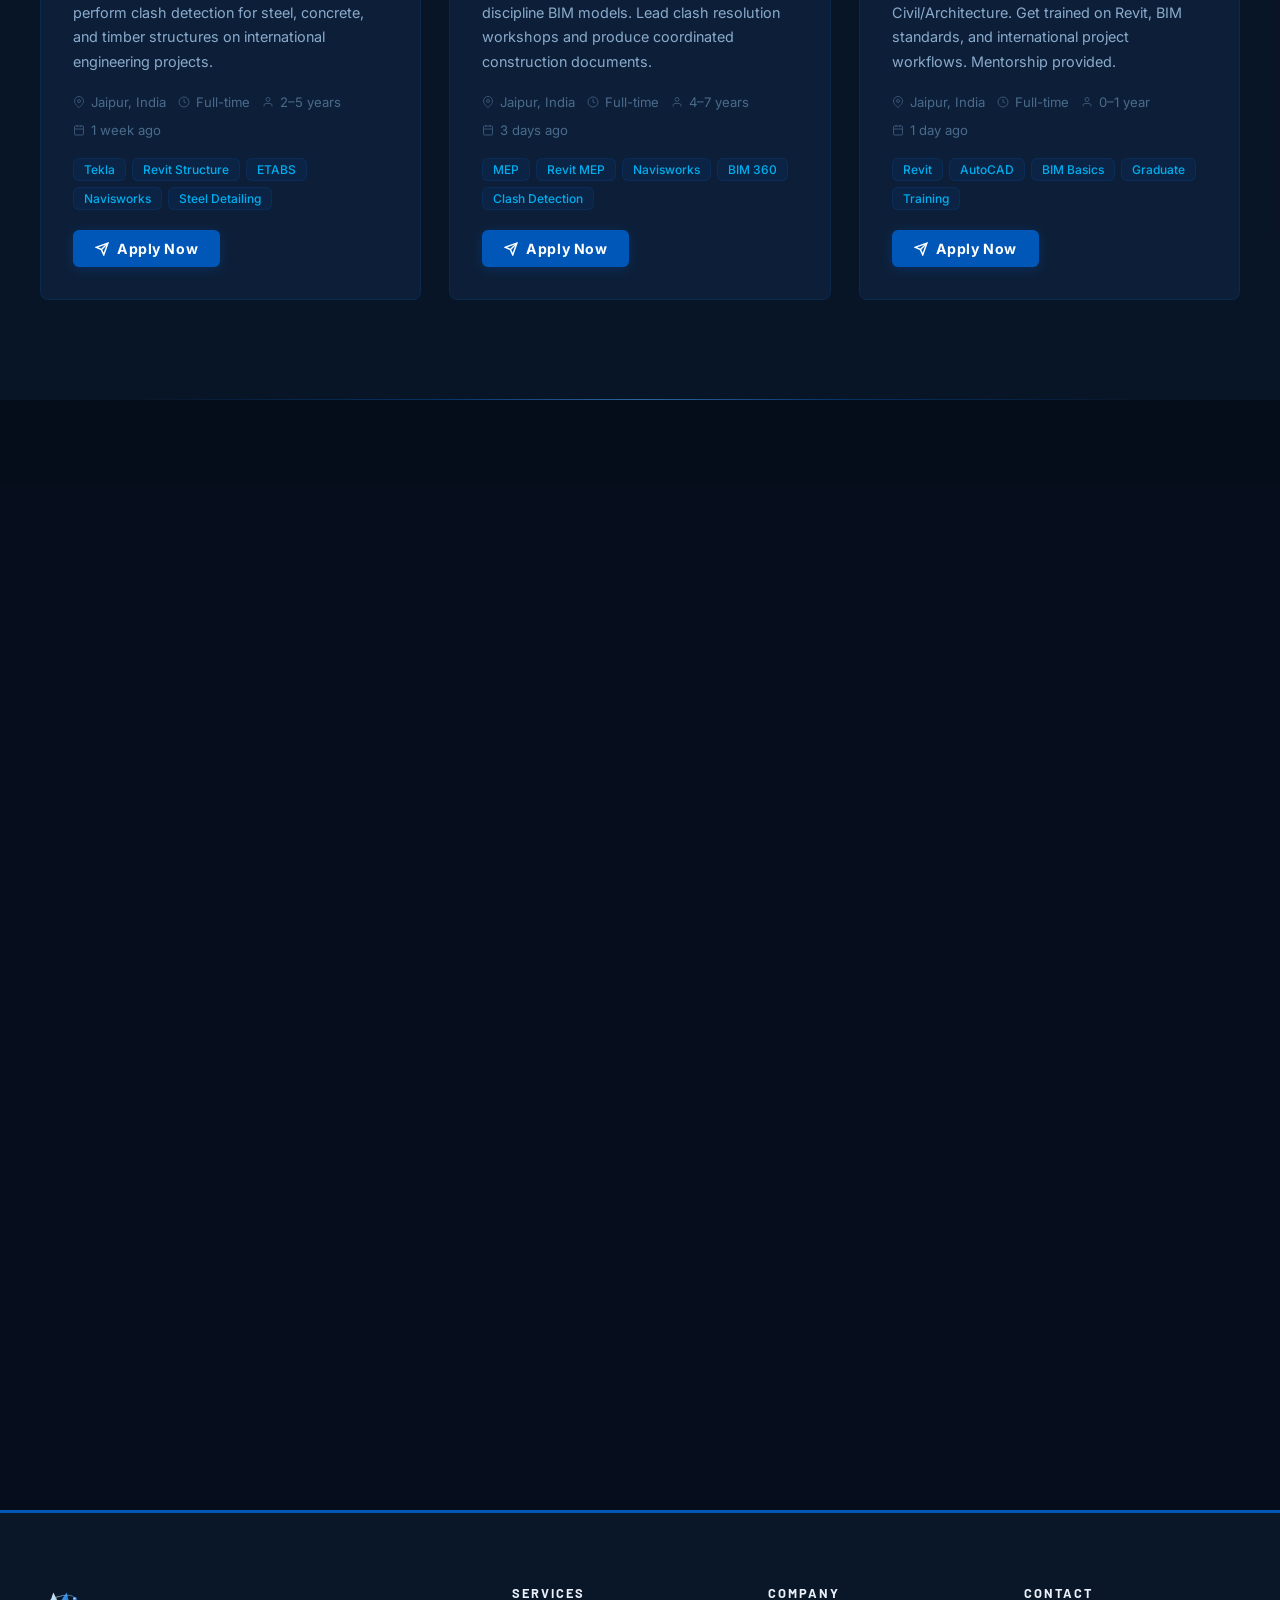
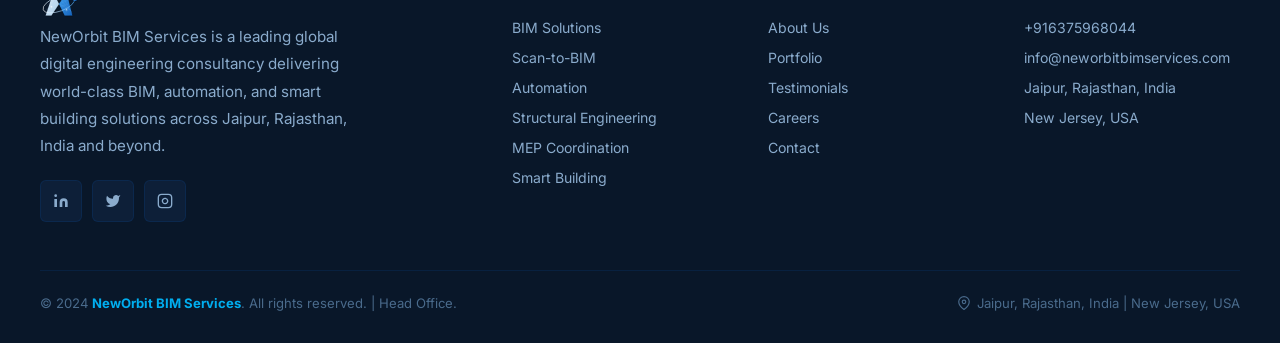
==== commit 170b57e4: "feat: add New Jersey branch office location to contact and footer Agent-Logs-Url: https://github.com" ====
--- a/index.html
+++ b/index.html
@@ -566,6 +566,13 @@
             <div>
               <div class="contact-item-label">Head Office</div>
               <div class="contact-item-value">Jaipur, Rajasthan, India</div>
+            </div>
+          </div>
+          <div class="contact-item">
+            <span class="contact-item-icon">📍</span>
+            <div>
+              <div class="contact-item-label">Branch Office</div>
+              <div class="contact-item-value">New Jersey, USA</div>
             </div>
           </div>
           <div class="contact-item">
@@ -774,6 +781,7 @@
           <li><a href="tel:+916375968044">+916375968044</a></li>
           <li><a href="mailto:info@neworbitbimservices.com">info@neworbitbimservices.com</a></li>
           <li><a href="#contact">Jaipur, Rajasthan, India</a></li>
+          <li><a href="#contact">New Jersey, USA</a></li>
         </ul>
       </div>
     </div>
@@ -782,7 +790,7 @@
       <p class="footer-copy">© 2024 <strong>NewOrbit BIM Services</strong>. All rights reserved. | Head Office.</p>
       <p class="footer-location">
         <svg width="14" height="14" viewBox="0 0 24 24" fill="none" stroke="currentColor" stroke-width="2"><path d="M21 10c0 7-9 13-9 13s-9-6-9-13a9 9 0 0118 0z"></path><circle cx="12" cy="10" r="3"></circle></svg>
-        Jaipur, Rajasthan, India
+        Jaipur, Rajasthan, India | New Jersey, USA
       </p>
     </div>
   </div>
--- a/css/styles.css
+++ b/css/styles.css
@@ -20,7 +20,7 @@
 
   --accent:        #0057B8;
 
-  --accent-light:  #4DA6FF;
+  --accent-light:  #00AEEF;
 
   --accent-glow:   rgba(0, 87, 184, 0.22);
 
@@ -176,9 +176,9 @@
 
 .nav-brand-text { display: flex; flex-direction: column; align-items: stretch; }
 
-.nav-brand-name { font-size: 1rem; font-weight: 700; color: var(--text-primary); white-space: nowrap; font-family: 'Barlow', 'Inter', sans-serif; letter-spacing: 0.08em; }
-
-.nav-brand-tagline { font-size: 0.45rem; color: var(--accent-light); font-weight: 600; text-transform: uppercase; text-align: justify; text-align-last: justify; }
+.nav-brand-name { font-size: 1rem; font-weight: 800; color: #ffffff; white-space: nowrap; font-family: 'Barlow', 'Inter', sans-serif; letter-spacing: 0.08em; border-bottom: 2px solid var(--accent-light); padding-bottom: 2px; }
+
+.nav-brand-tagline { font-size: 0.45rem; color: var(--accent-light); font-weight: 700; text-transform: uppercase; text-align: justify; text-align-last: justify; }
 
 
 .nav-links {
@@ -373,27 +373,31 @@
 
   font-size: clamp(1.1rem, 1.8vw, 1.4rem);
 
+  font-weight: 800;
+
+  color: #ffffff;
+
+  letter-spacing: 3px;
+
+  white-space: nowrap;
+
+  font-family: 'Barlow', 'Inter', sans-serif;
+
+  border-bottom: 2px solid var(--accent-light);
+
+  padding-bottom: 3px;
+
+}
+
+
+
+.hero-company-tagline {
+
+  font-size: clamp(0.5rem, 0.9vw, 0.65rem);
+
+  color: var(--accent-light);
+
   font-weight: 700;
-
-  color: var(--text-primary);
-
-  letter-spacing: 3px;
-
-  white-space: nowrap;
-
-  font-family: 'Barlow', 'Inter', sans-serif;
-
-}
-
-
-
-.hero-company-tagline {
-
-  font-size: clamp(0.5rem, 0.9vw, 0.65rem);
-
-  color: var(--accent-light);
-
-  font-weight: 600;
 
   margin-top: 4px;
 
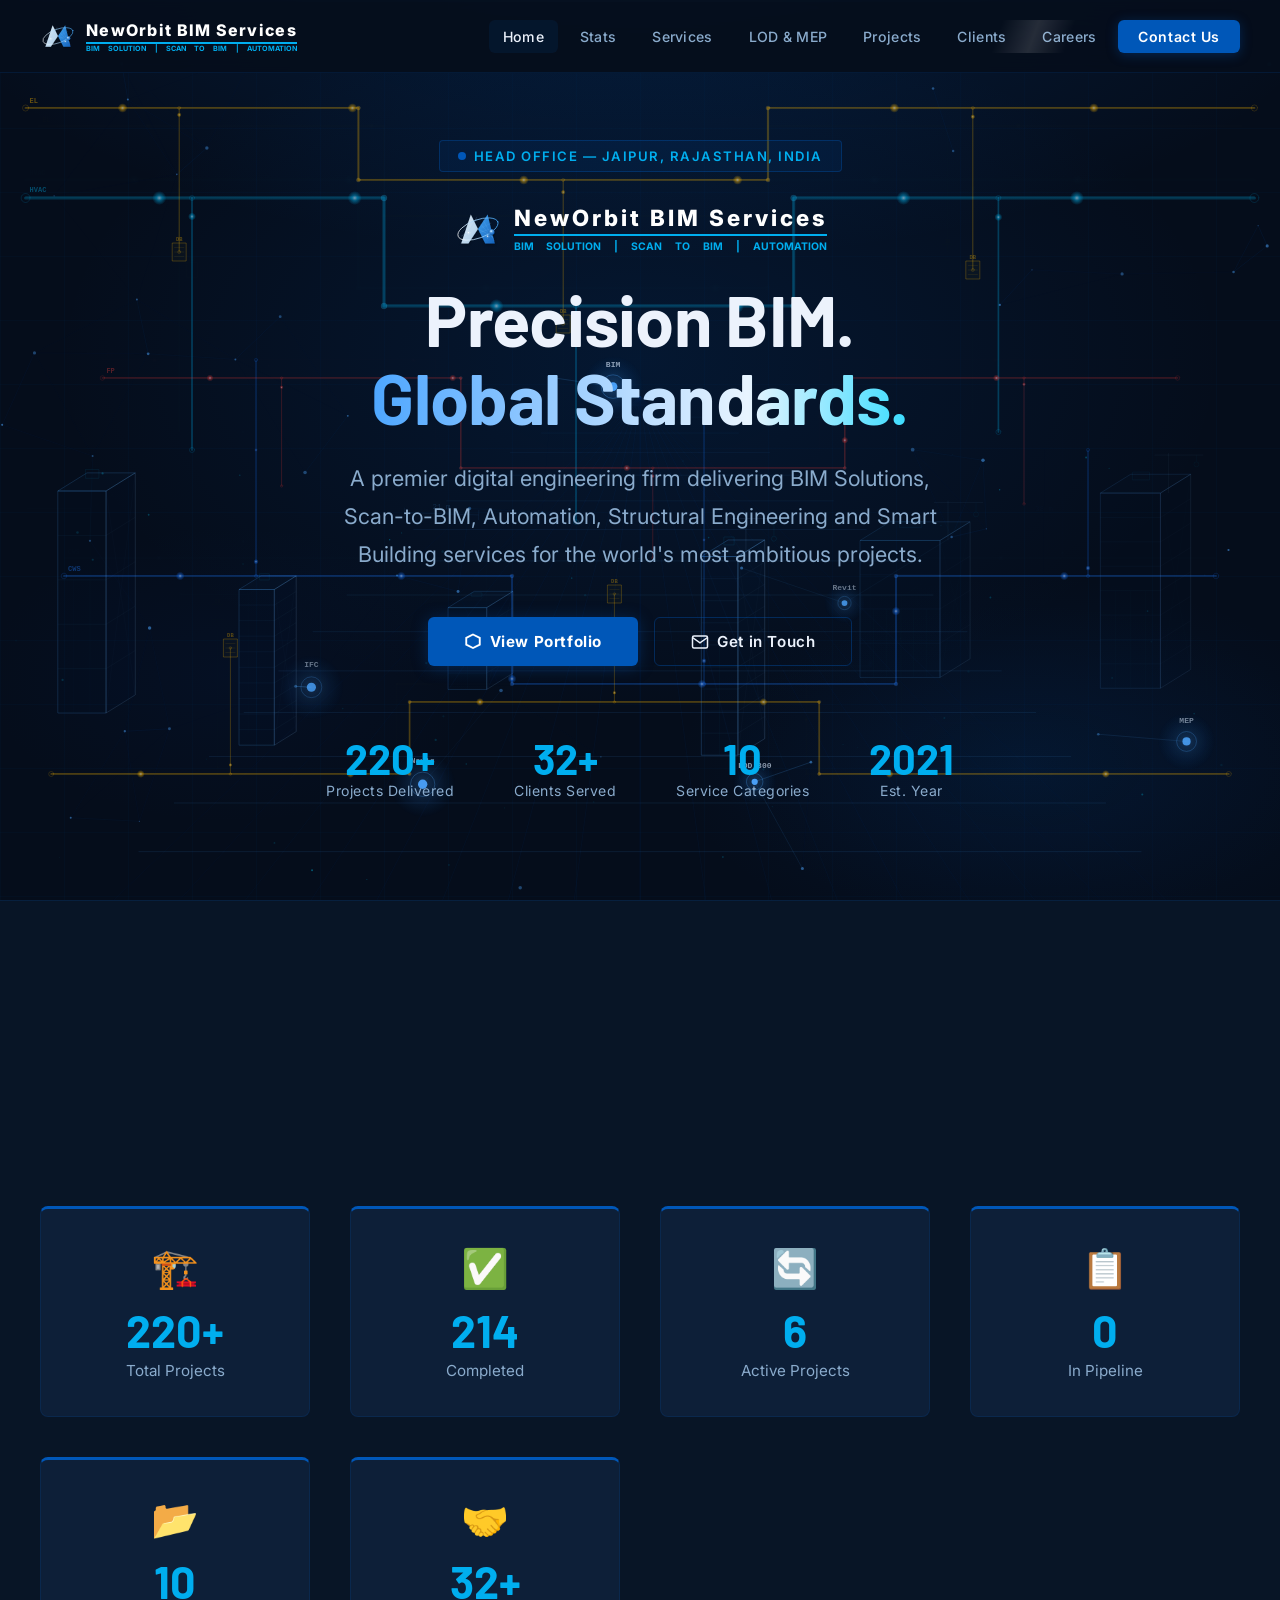
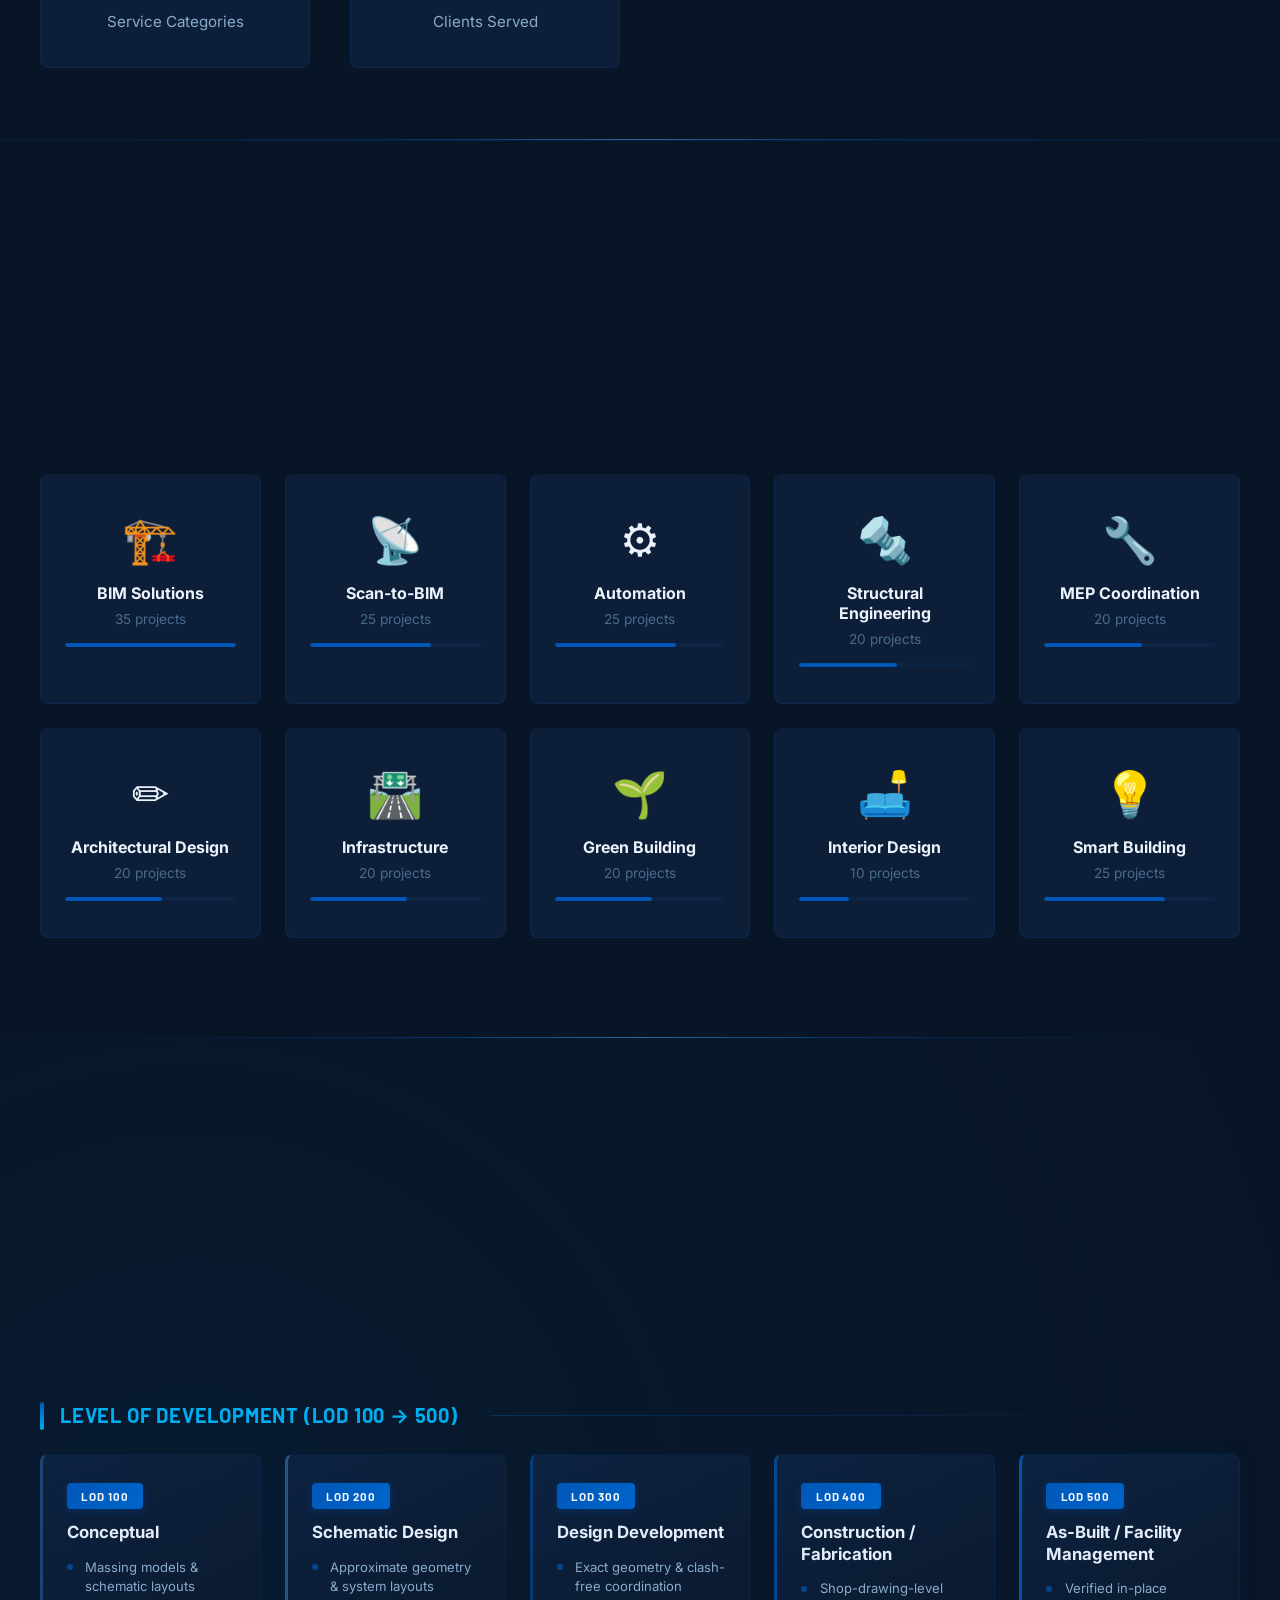
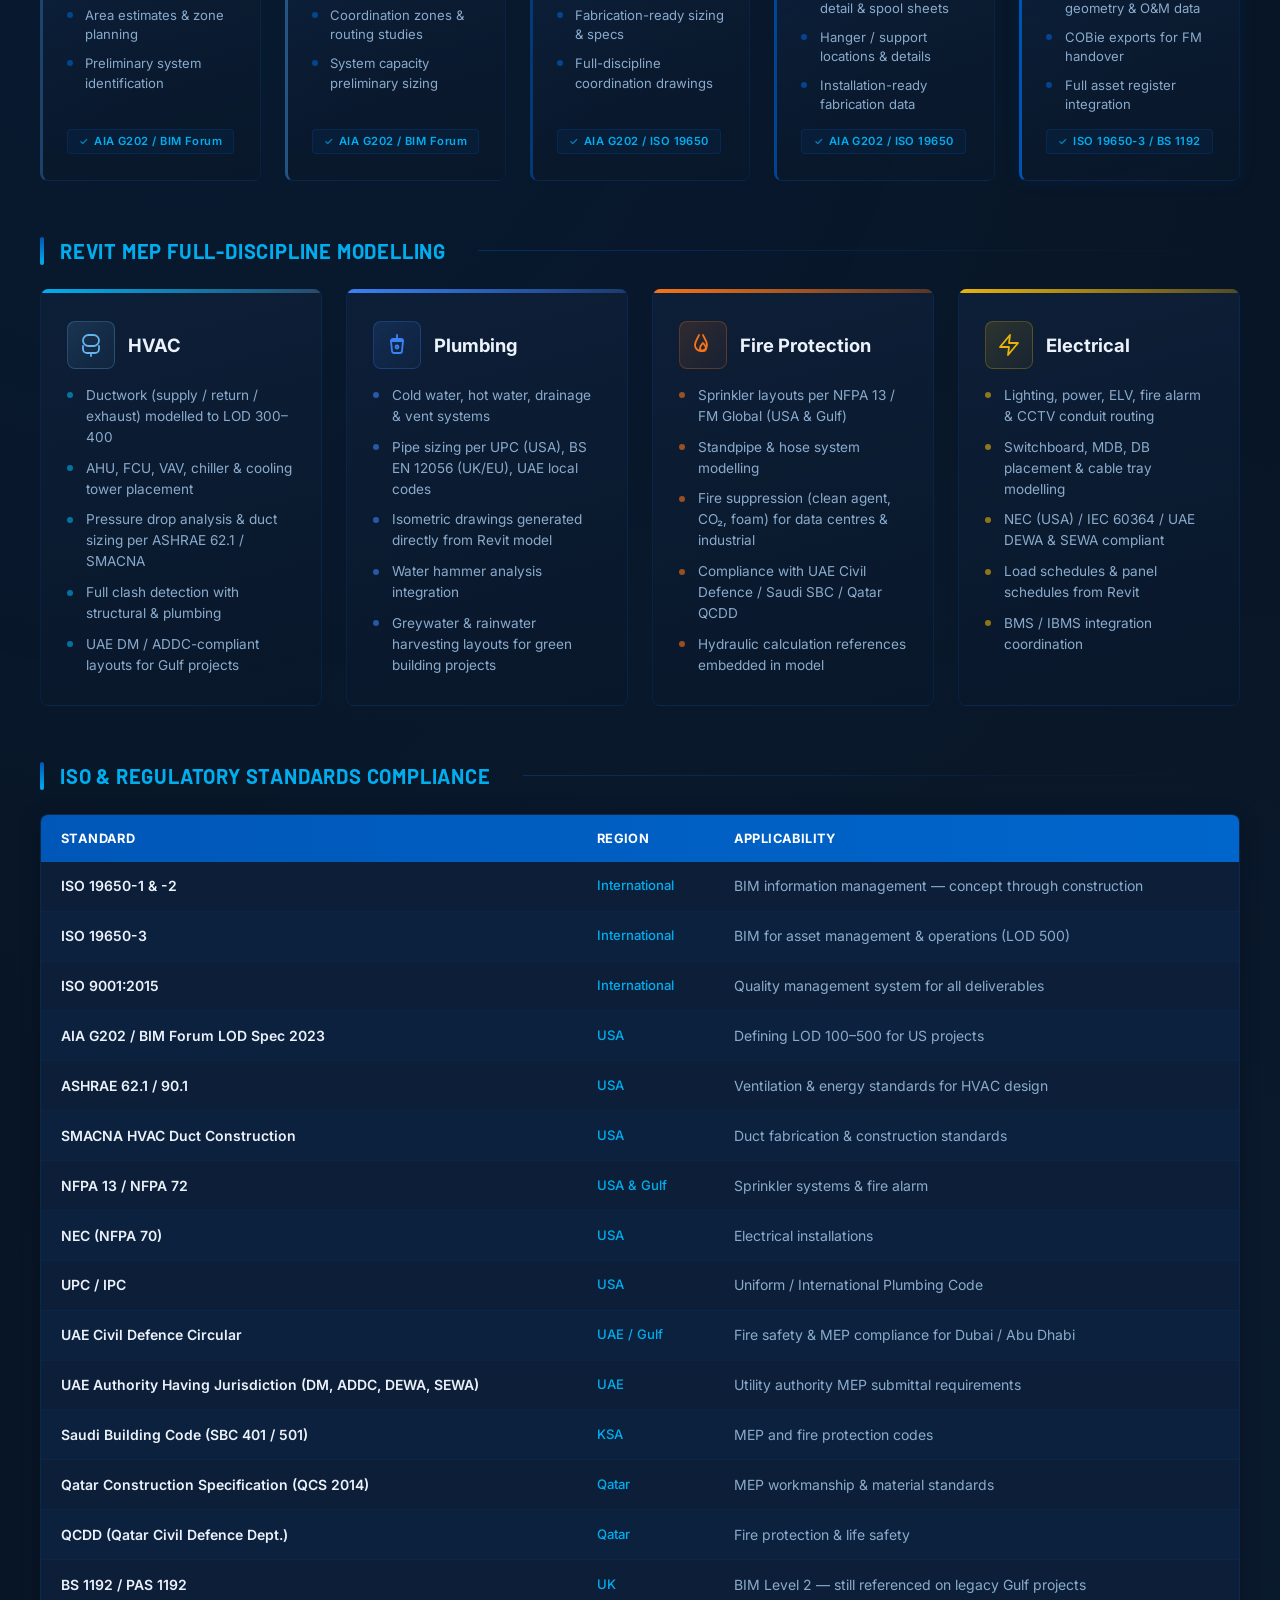
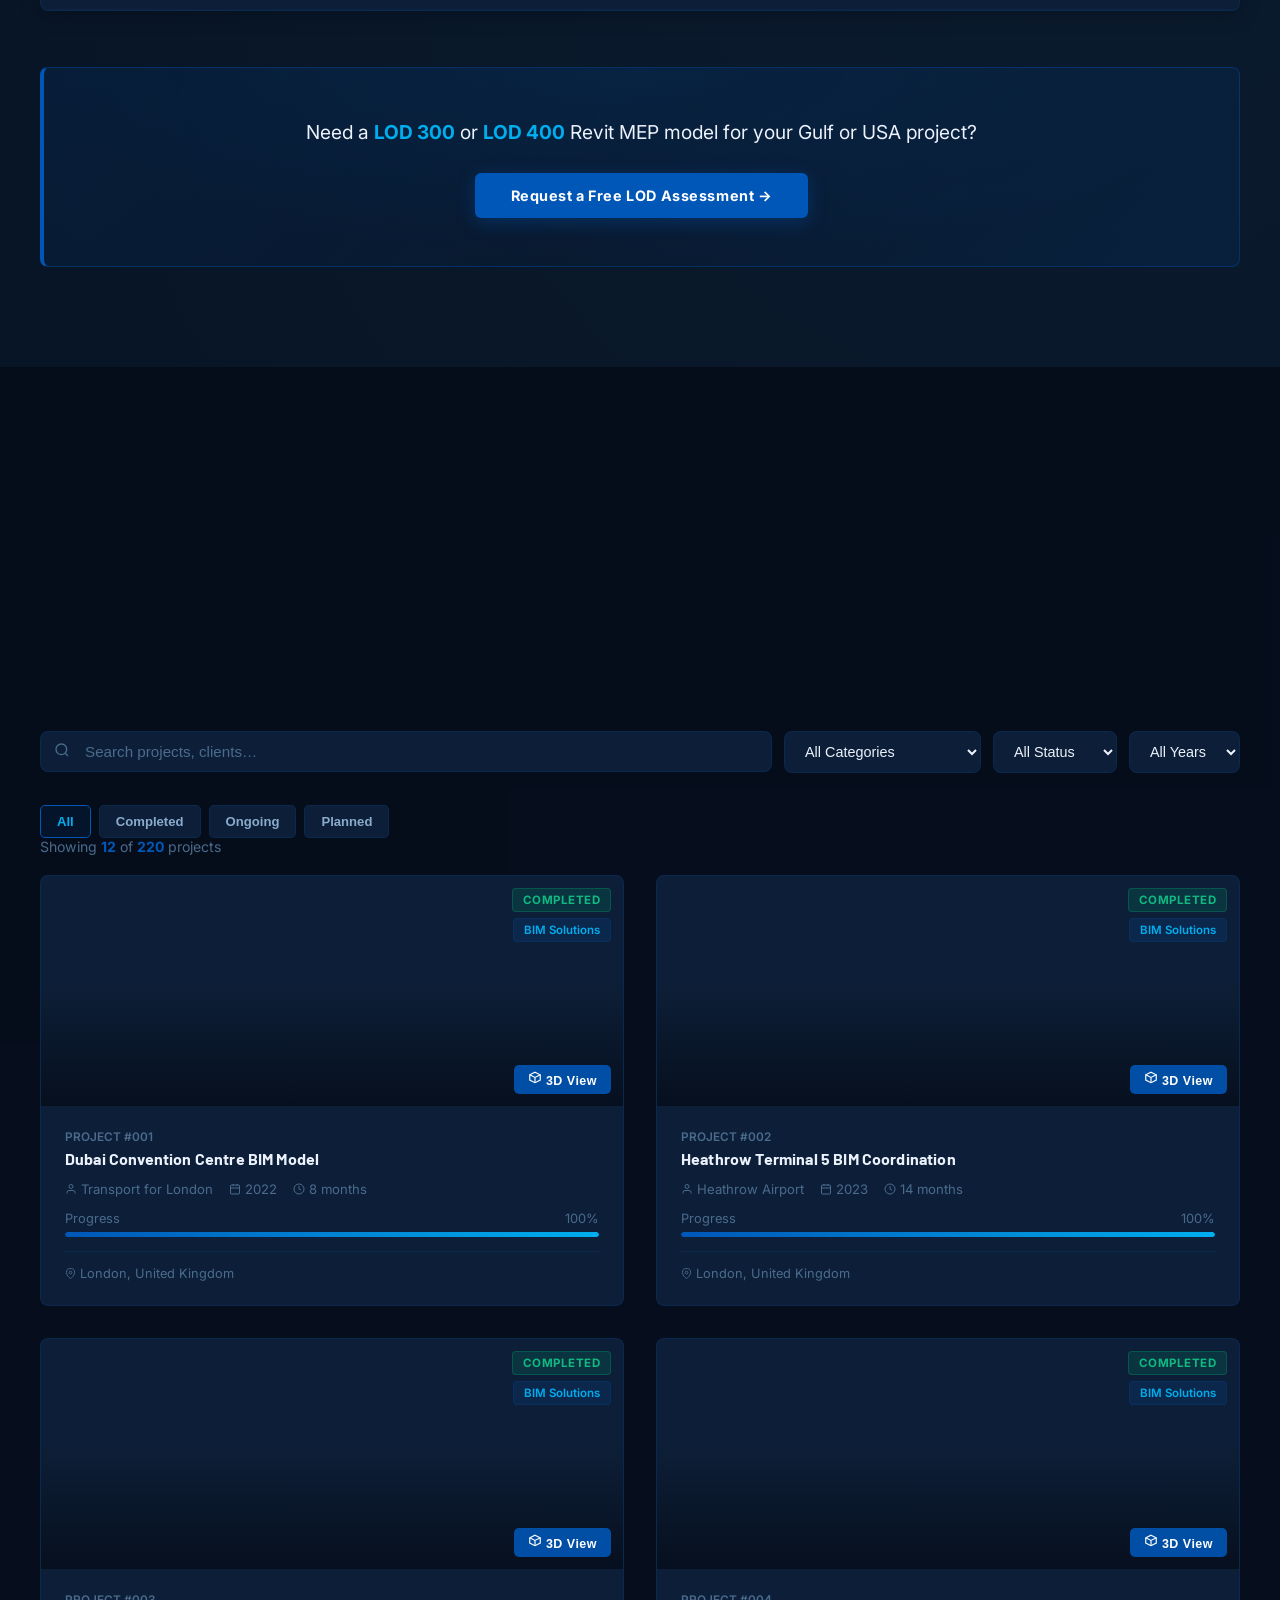
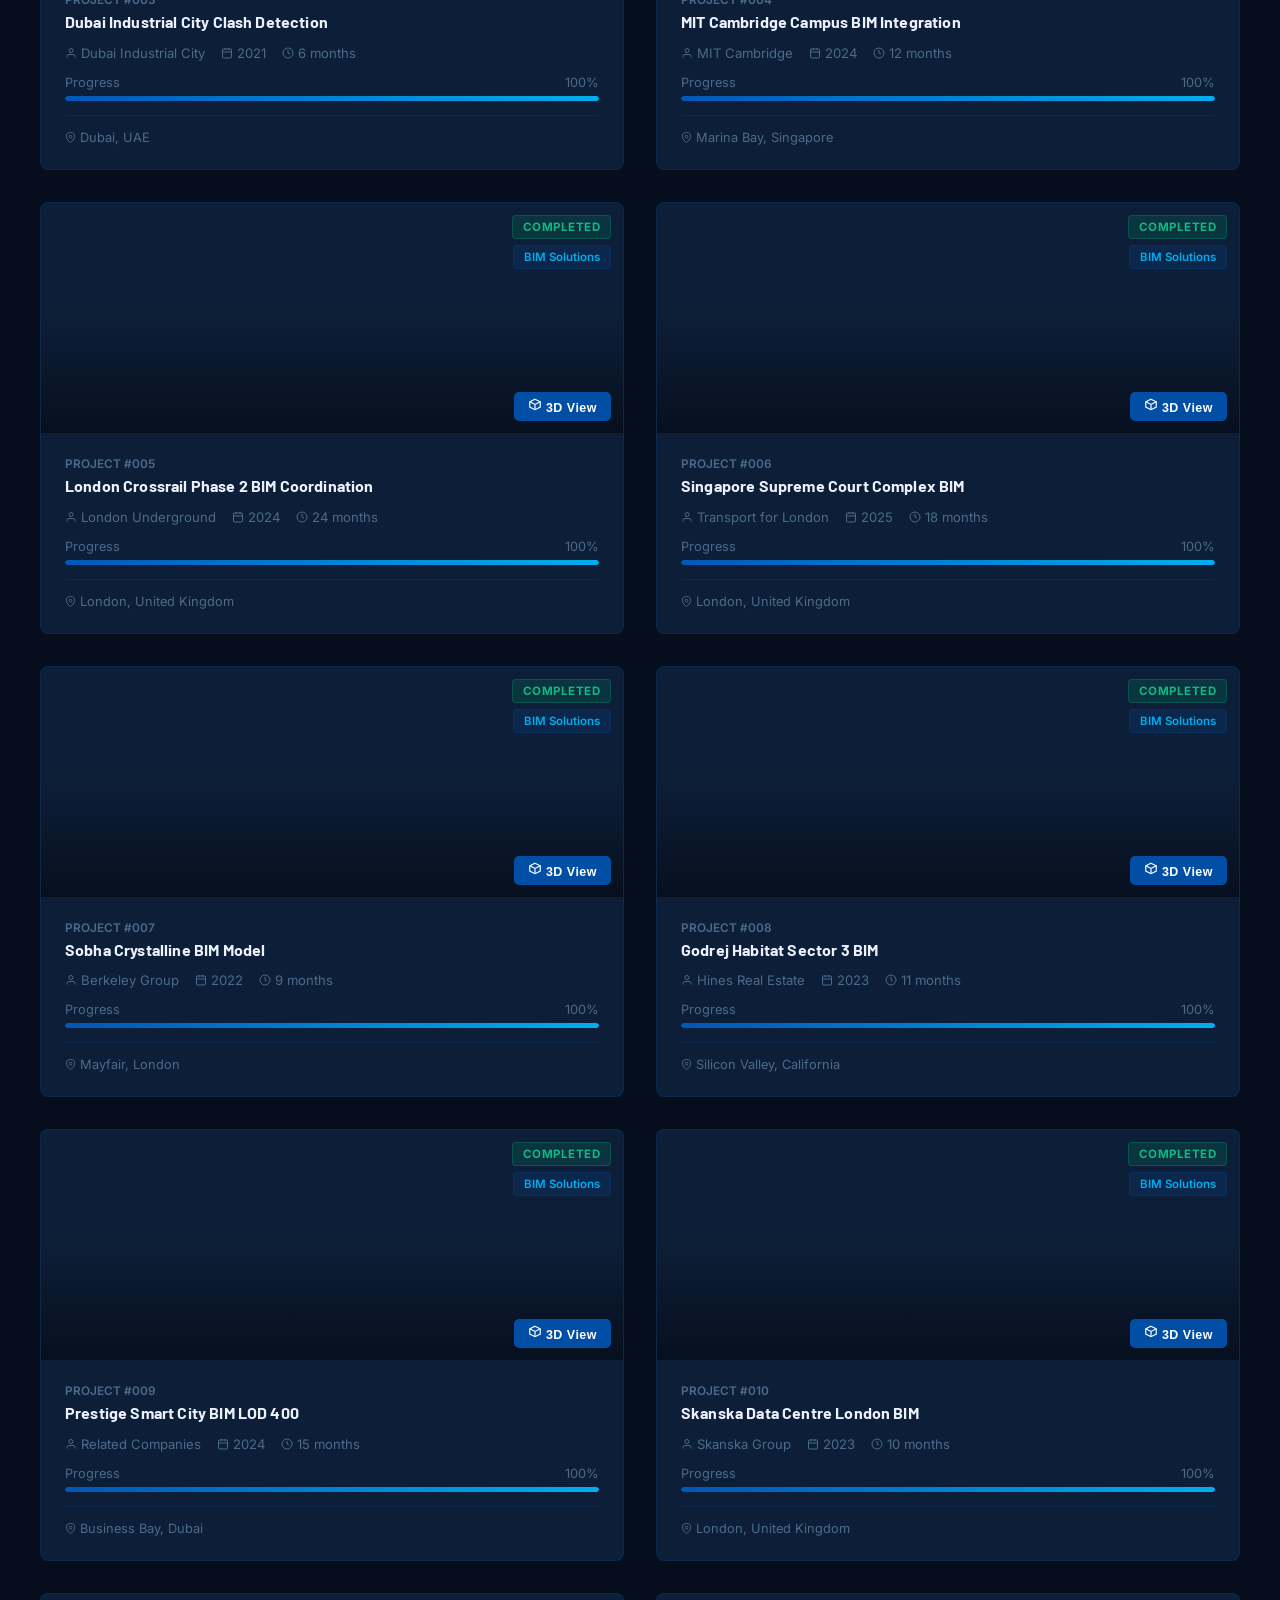
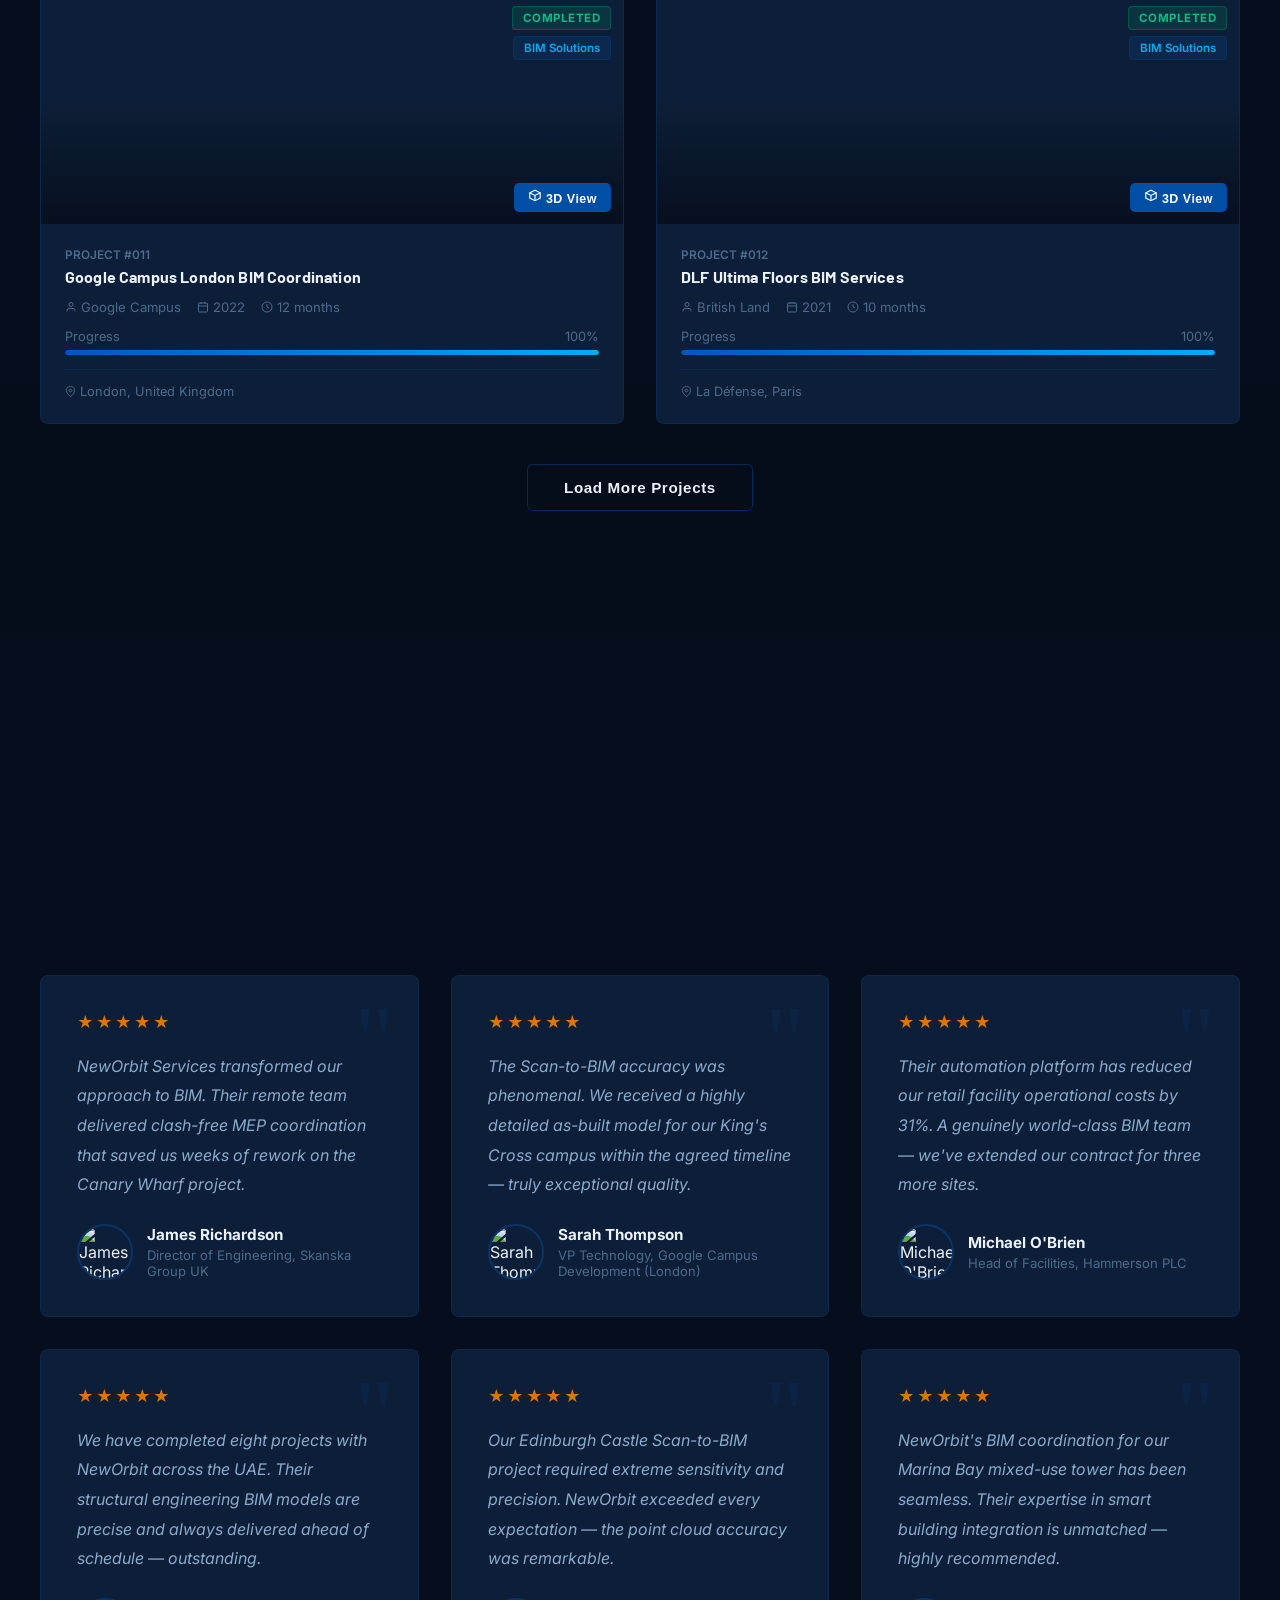
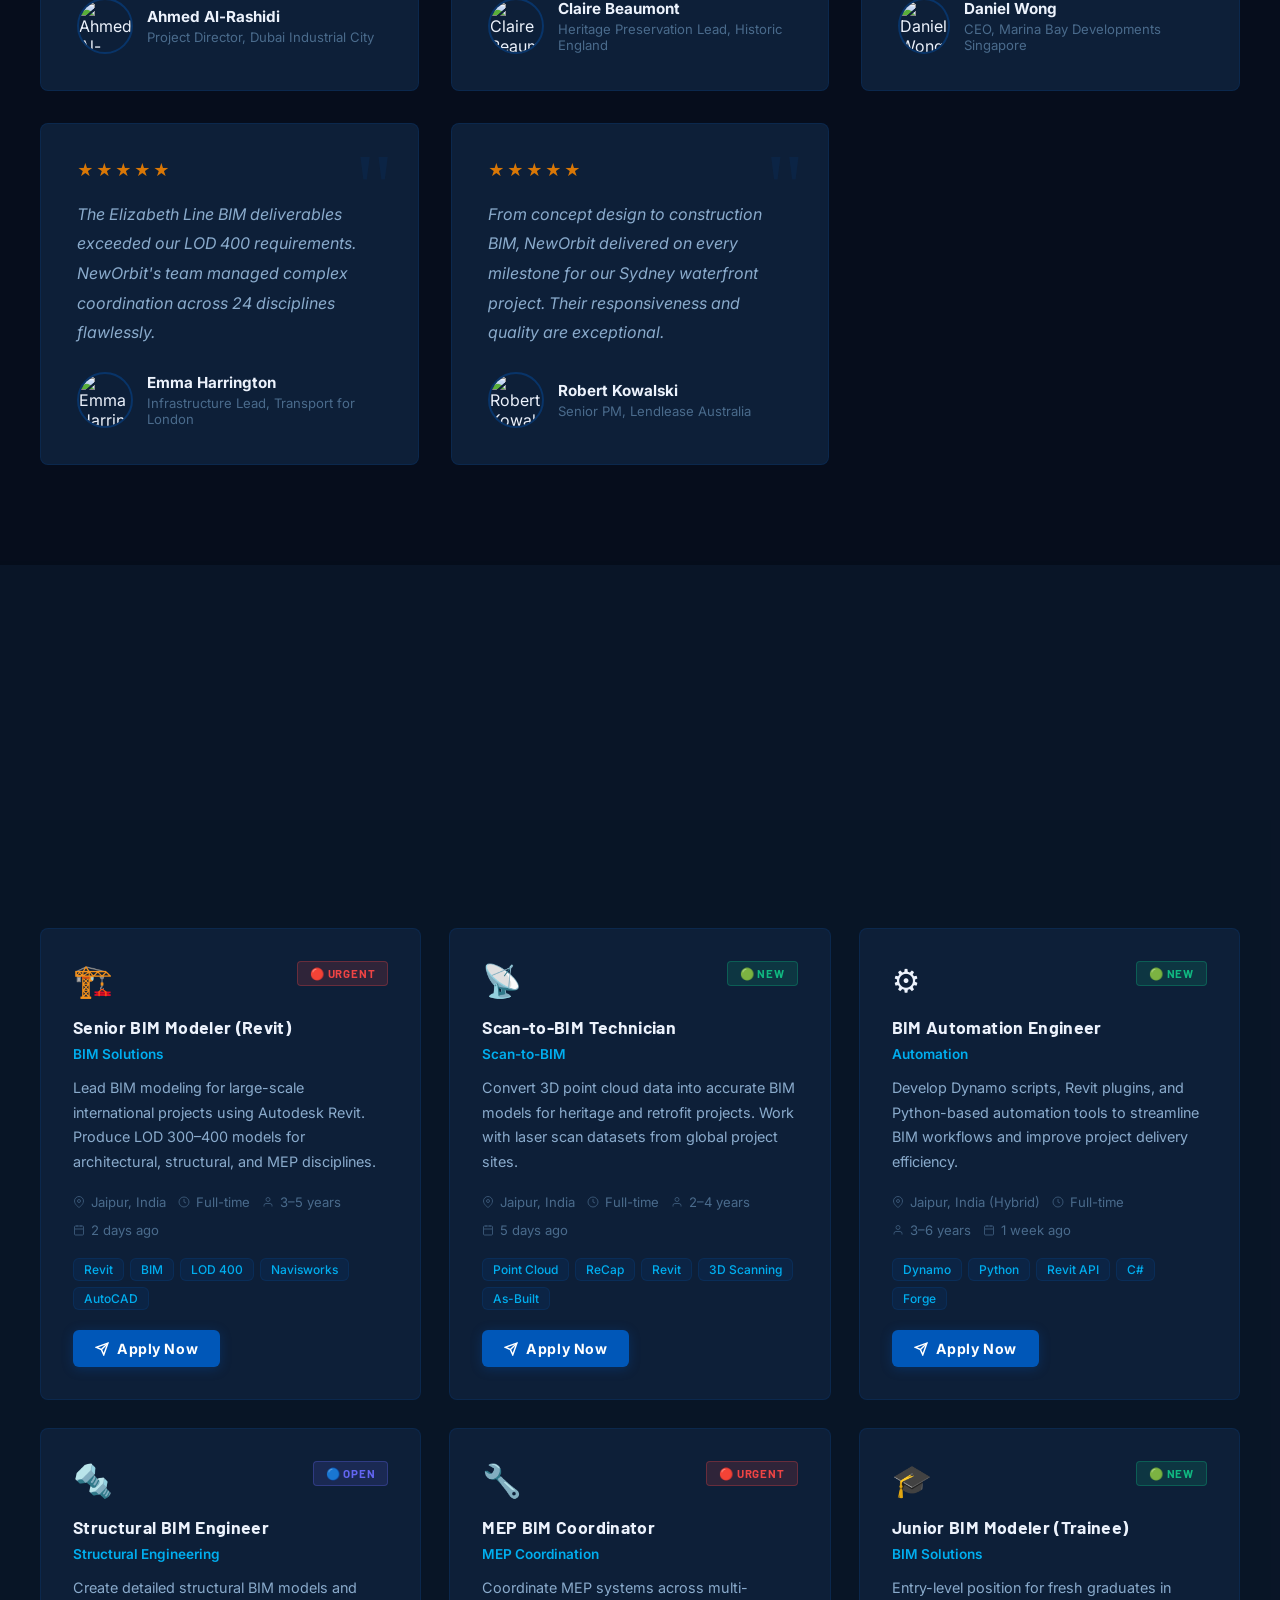
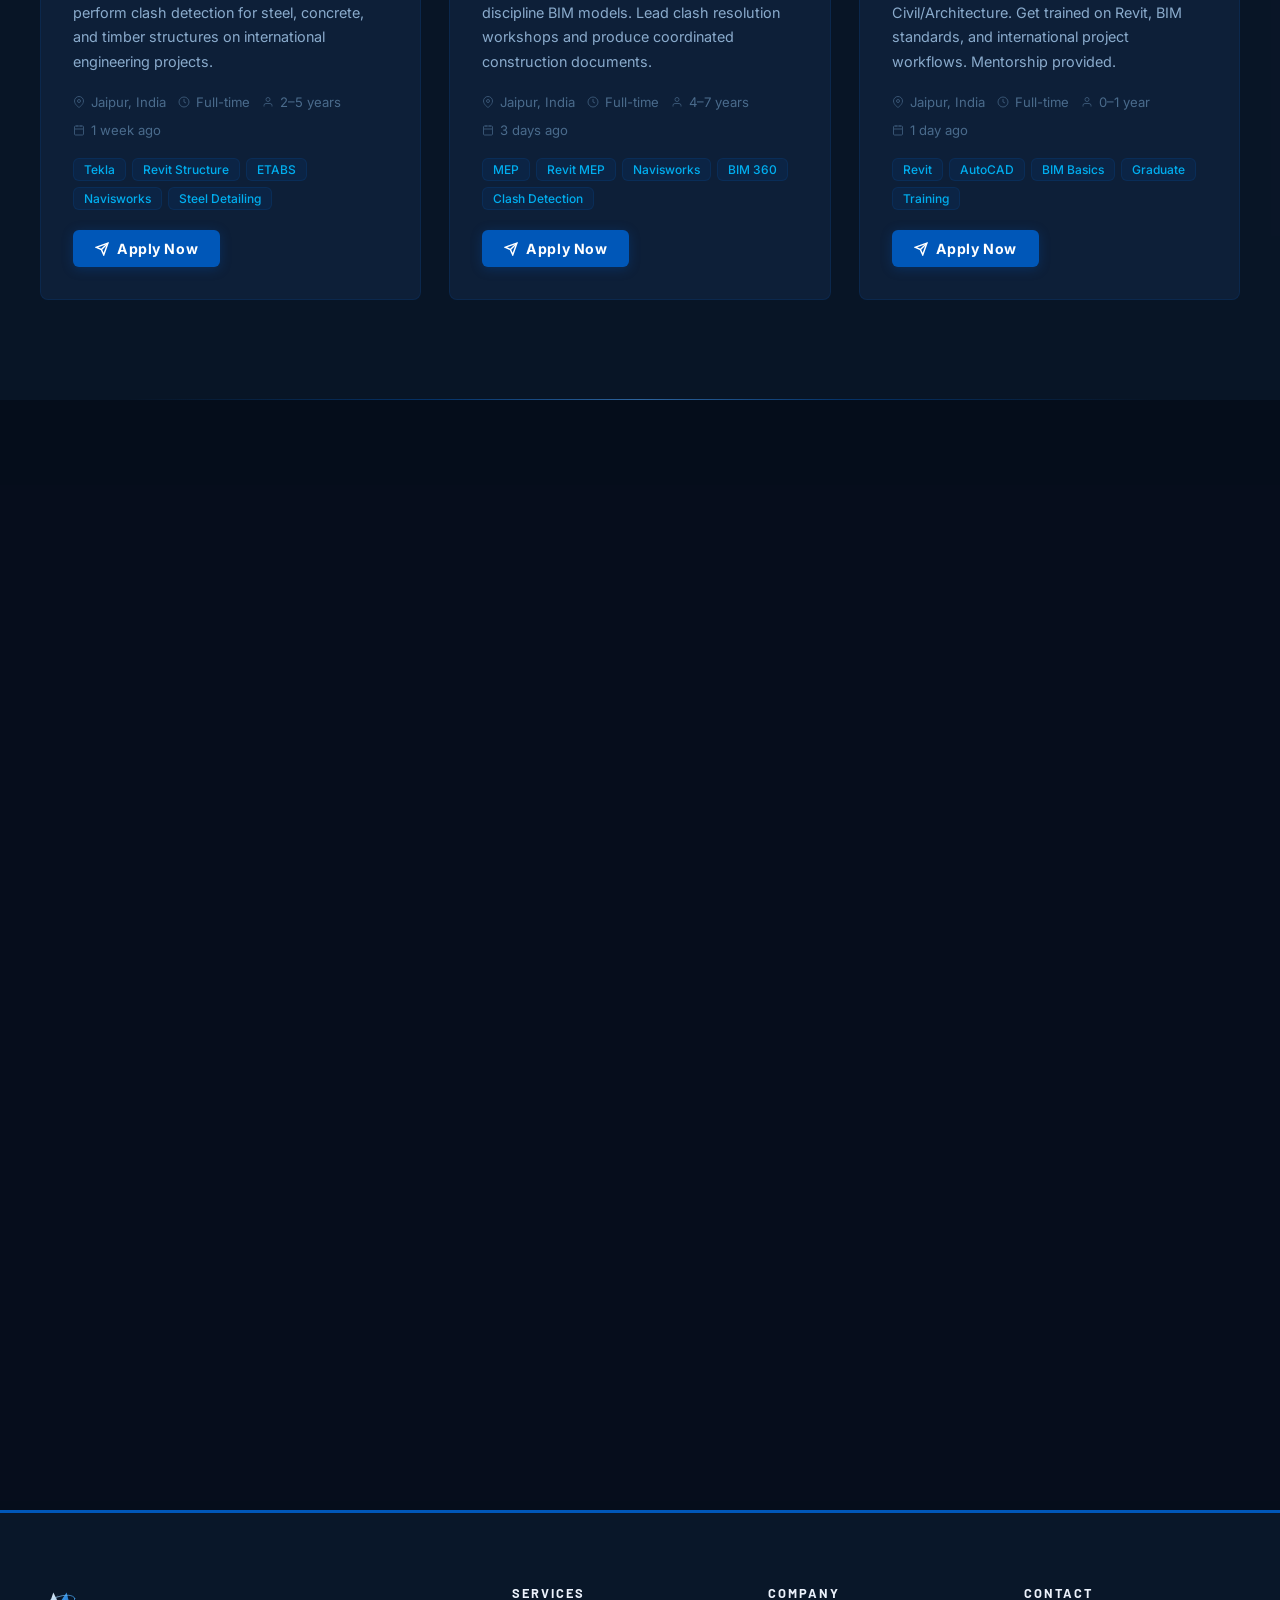
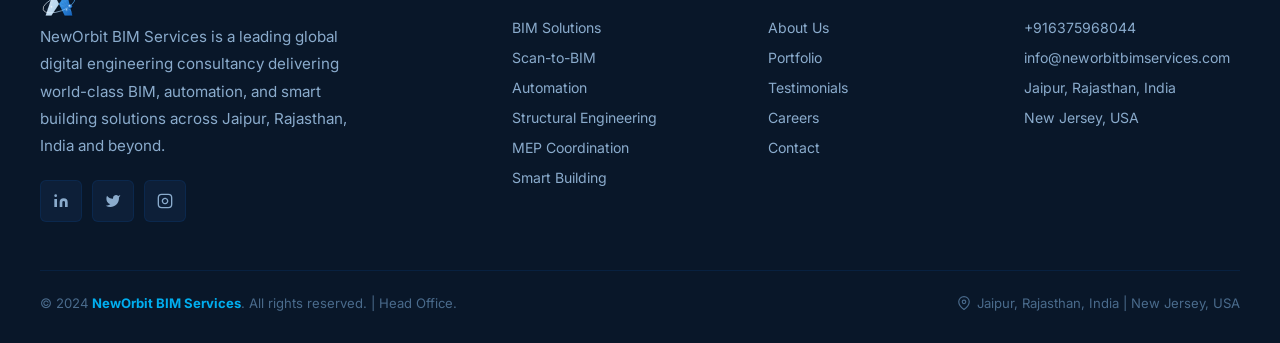
==== commit edbc641e: "Fix head title to show NewOrbit BIM Services Agent-Logs-Url: https://github.com/ishansharma31030-lgt" ====
--- a/index.html
+++ b/index.html
@@ -3,7 +3,9 @@
 <head>
   <meta charset="UTF-8" />
   <meta name="viewport" content="width=device-width, initial-scale=1.0" />
-  <title>NewOrbit BIM Services — Project Portfolio</title>
+  <title>NewOrbit BIM Services</title>
+  <meta name="application-name" content="NewOrbit BIM Services" />
+  <meta name="apple-mobile-web-app-title" content="NewOrbit BIM Services" />
   <meta name="description" content="NewOrbit BIM Services — 220+ international engineering projects in BIM Solutions, Automation, Scan-to-BIM, Structural Engineering and more. Serving clients across Jaipur, Rajasthan, India and beyond." />
   
   <script type="application/ld+json">
@@ -17,7 +19,7 @@
 
   <meta property="og:type" content="website" />
   <meta property="og:url" content="https://ishansharma31030-lgtm.github.io/New/" />
-  <meta property="og:title" content="NewOrbit BIM Services — Project Portfolio" />
+  <meta property="og:title" content="NewOrbit BIM Services" />
   <meta property="og:site_name" content="NewOrbit BIM Services" />
   <meta property="og:description" content="Explore 220+ landmark international projects by NewOrbit BIM Services — BIM, Automation and Scan-to-BIM specialists serving clients in Jaipur, Rajasthan, India and beyond." />
   <meta property="og:image" content="https://ishansharma31030-lgtm.github.io/New/images/og-image.png" />
@@ -25,7 +27,7 @@
   <meta property="og:image:height" content="630" />
 
   <meta name="twitter:card" content="summary_large_image" />
-  <meta name="twitter:title" content="NewOrbit BIM Services — Project Portfolio" />
+  <meta name="twitter:title" content="NewOrbit BIM Services" />
   <meta name="twitter:description" content="Explore 220+ landmark international projects by NewOrbit BIM Services — BIM, Automation and Scan-to-BIM specialists serving clients in Jaipur, Rajasthan, India and beyond." />
   <meta name="twitter:image" content="https://ishansharma31030-lgtm.github.io/New/images/og-image.png" />
 
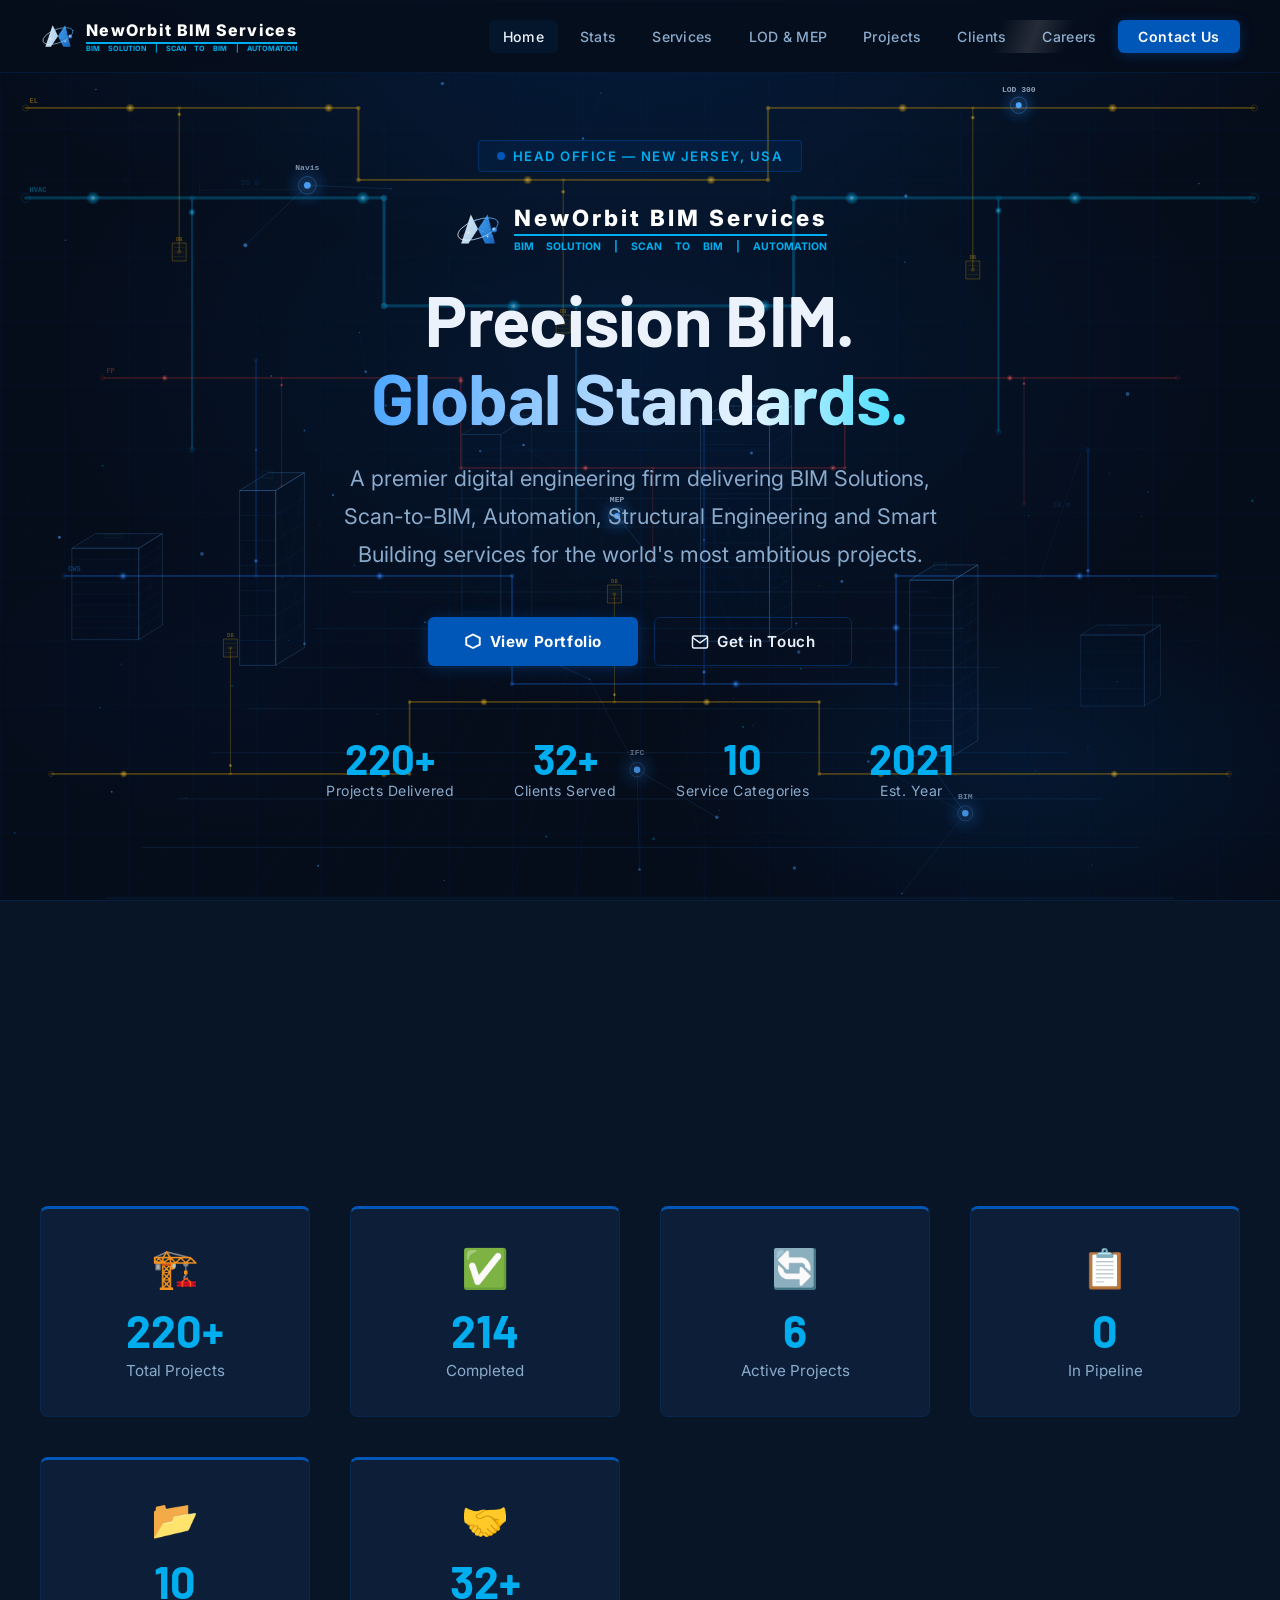
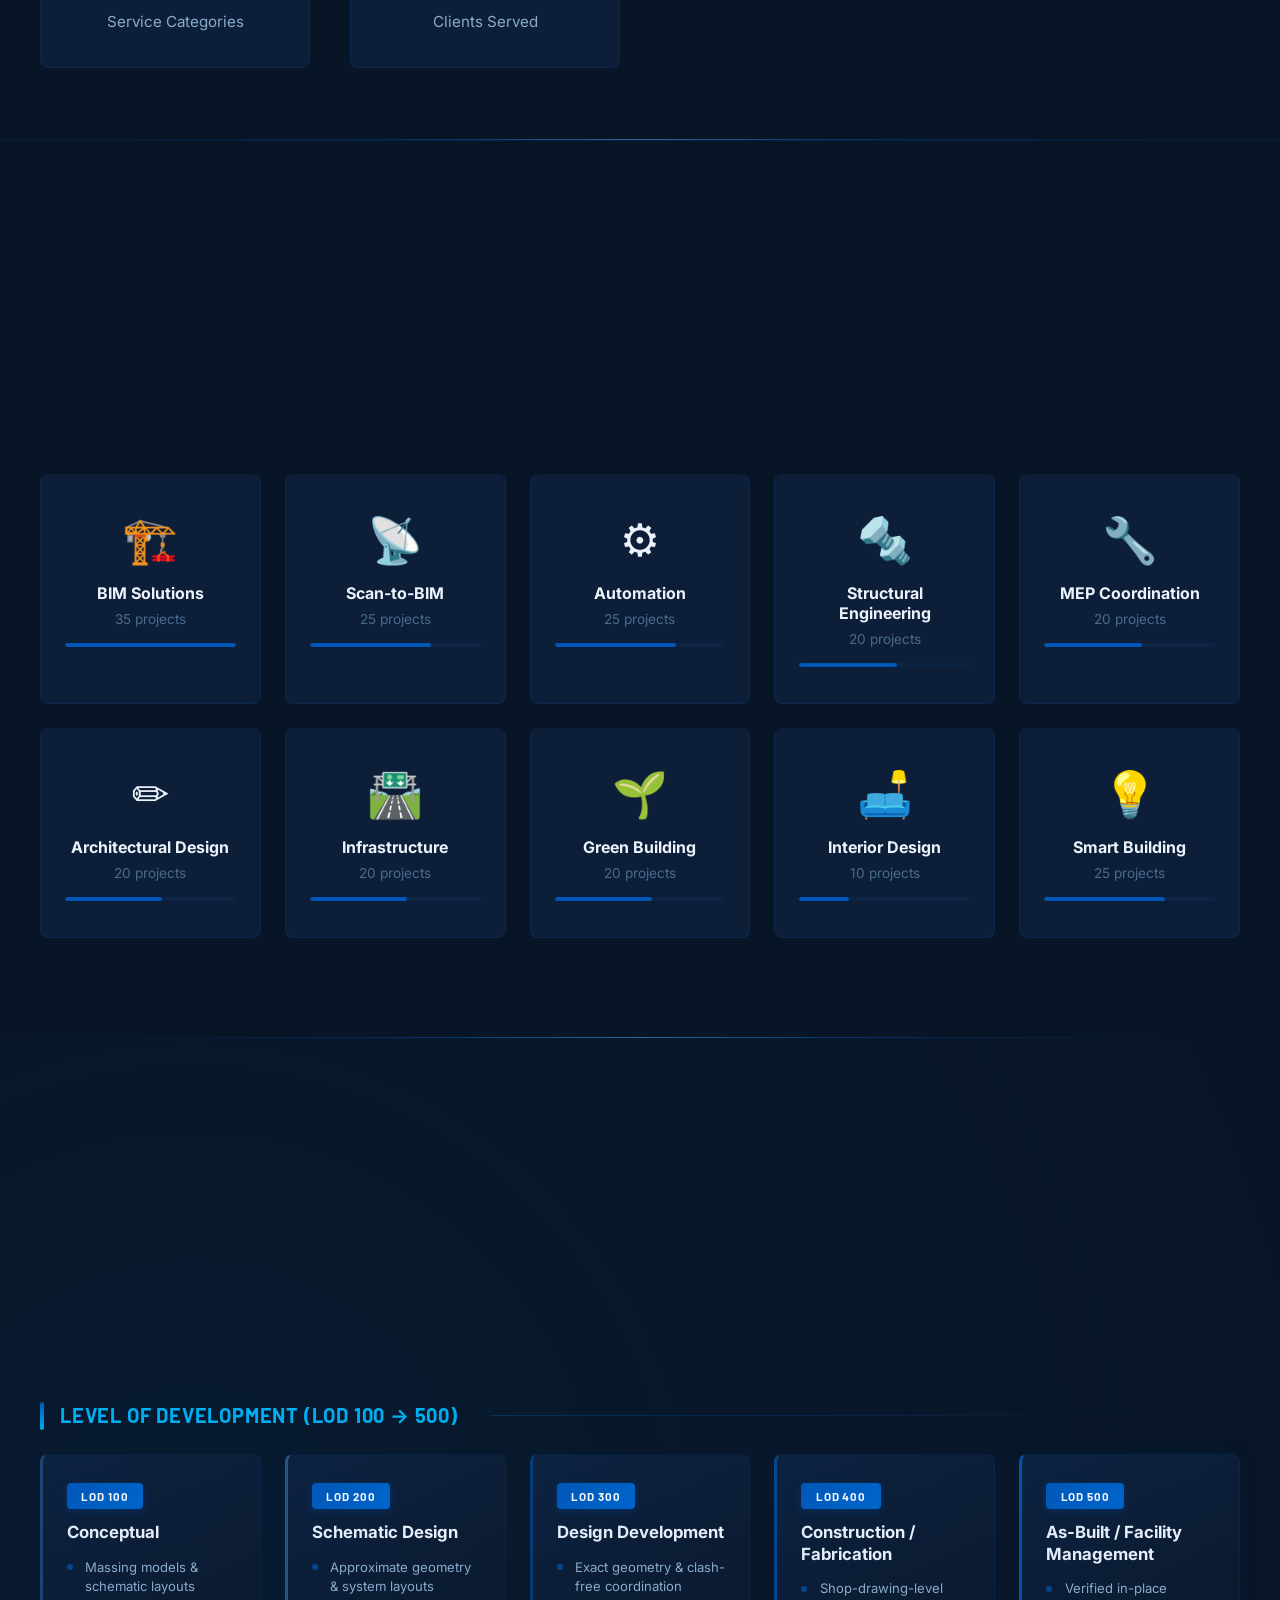
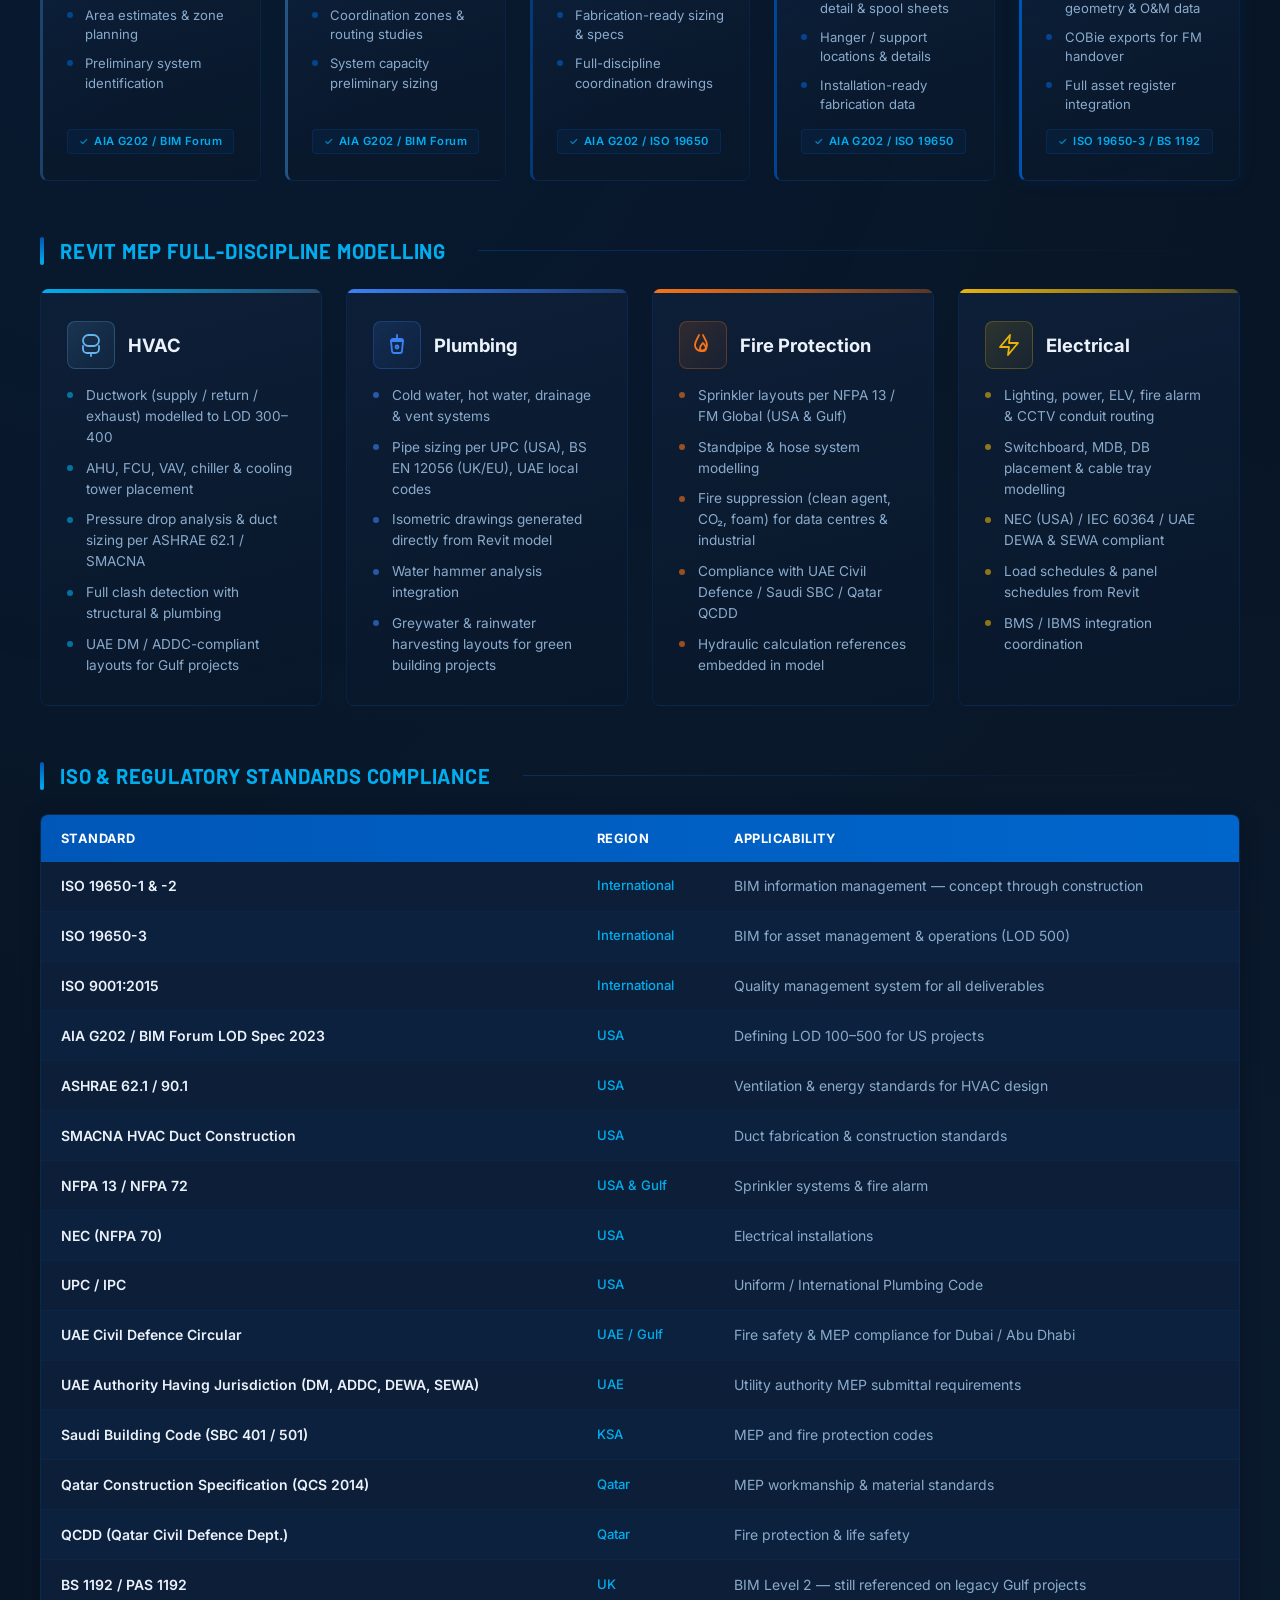
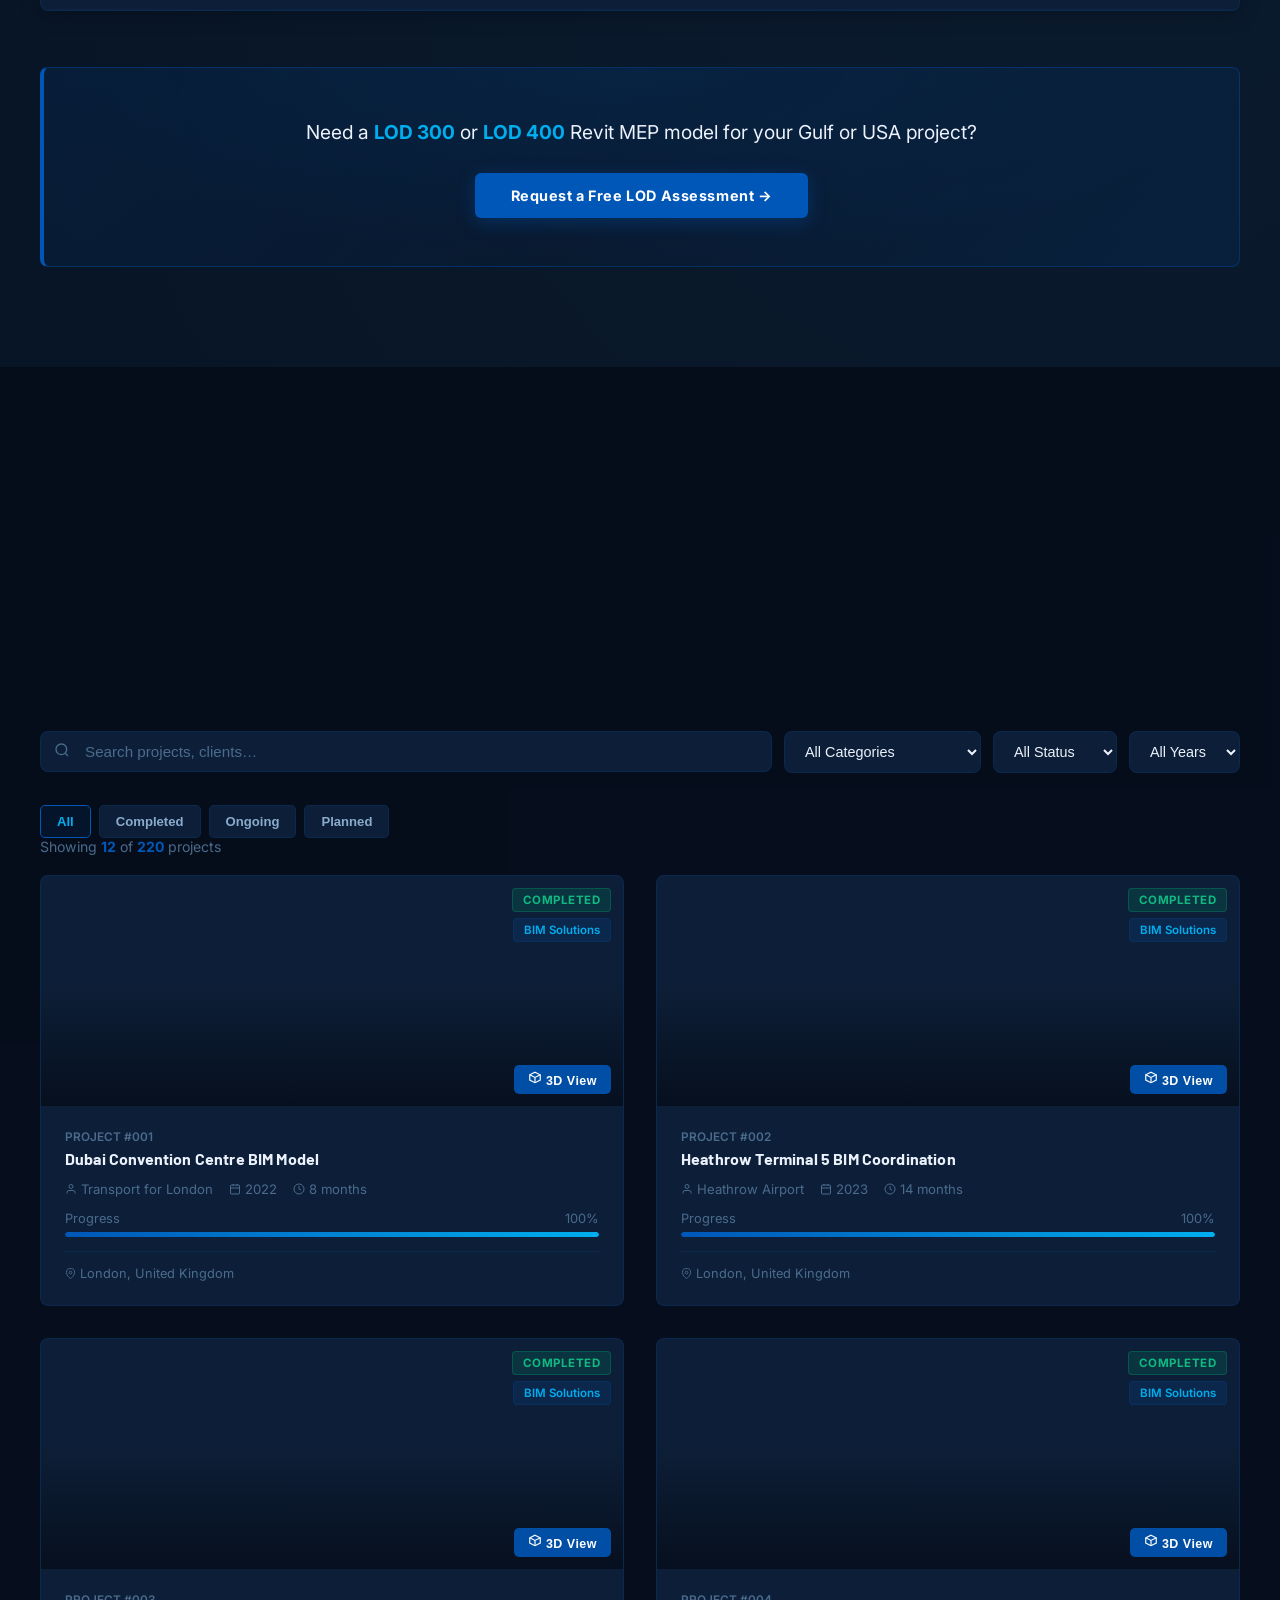
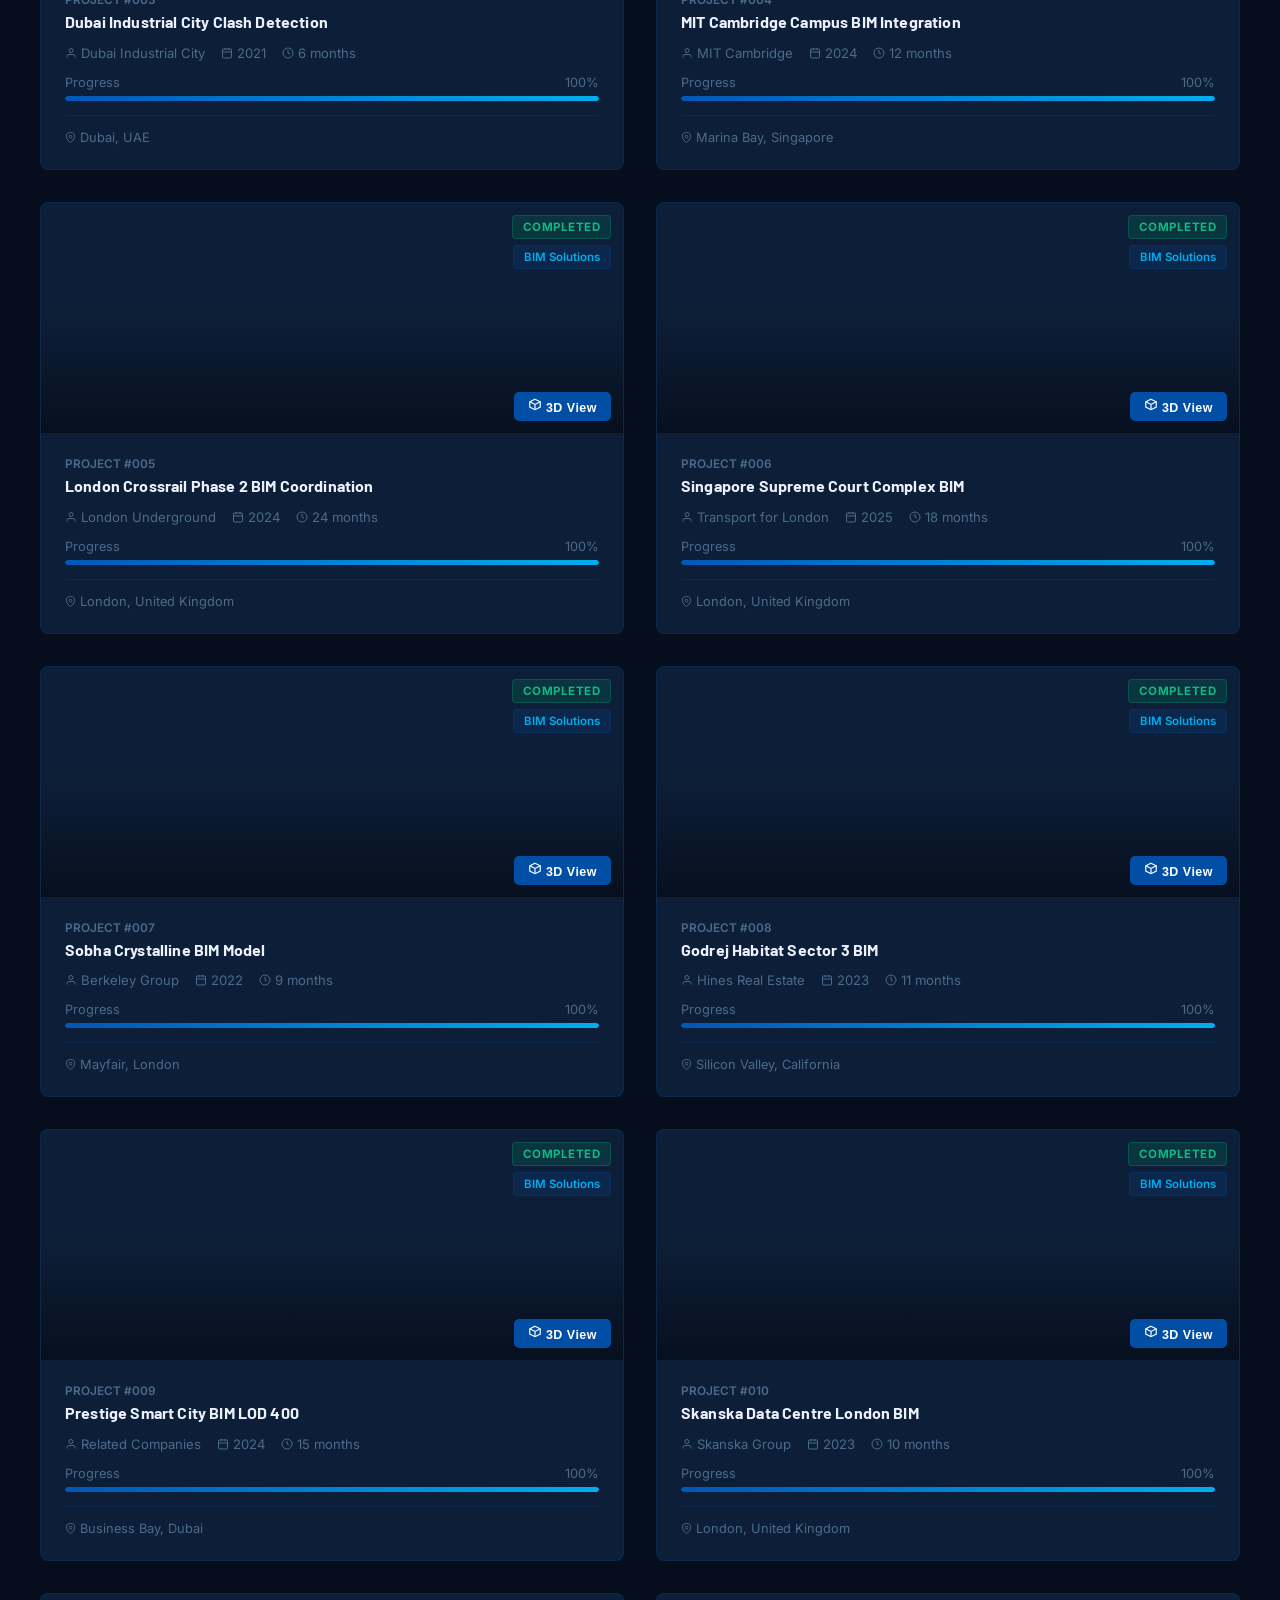
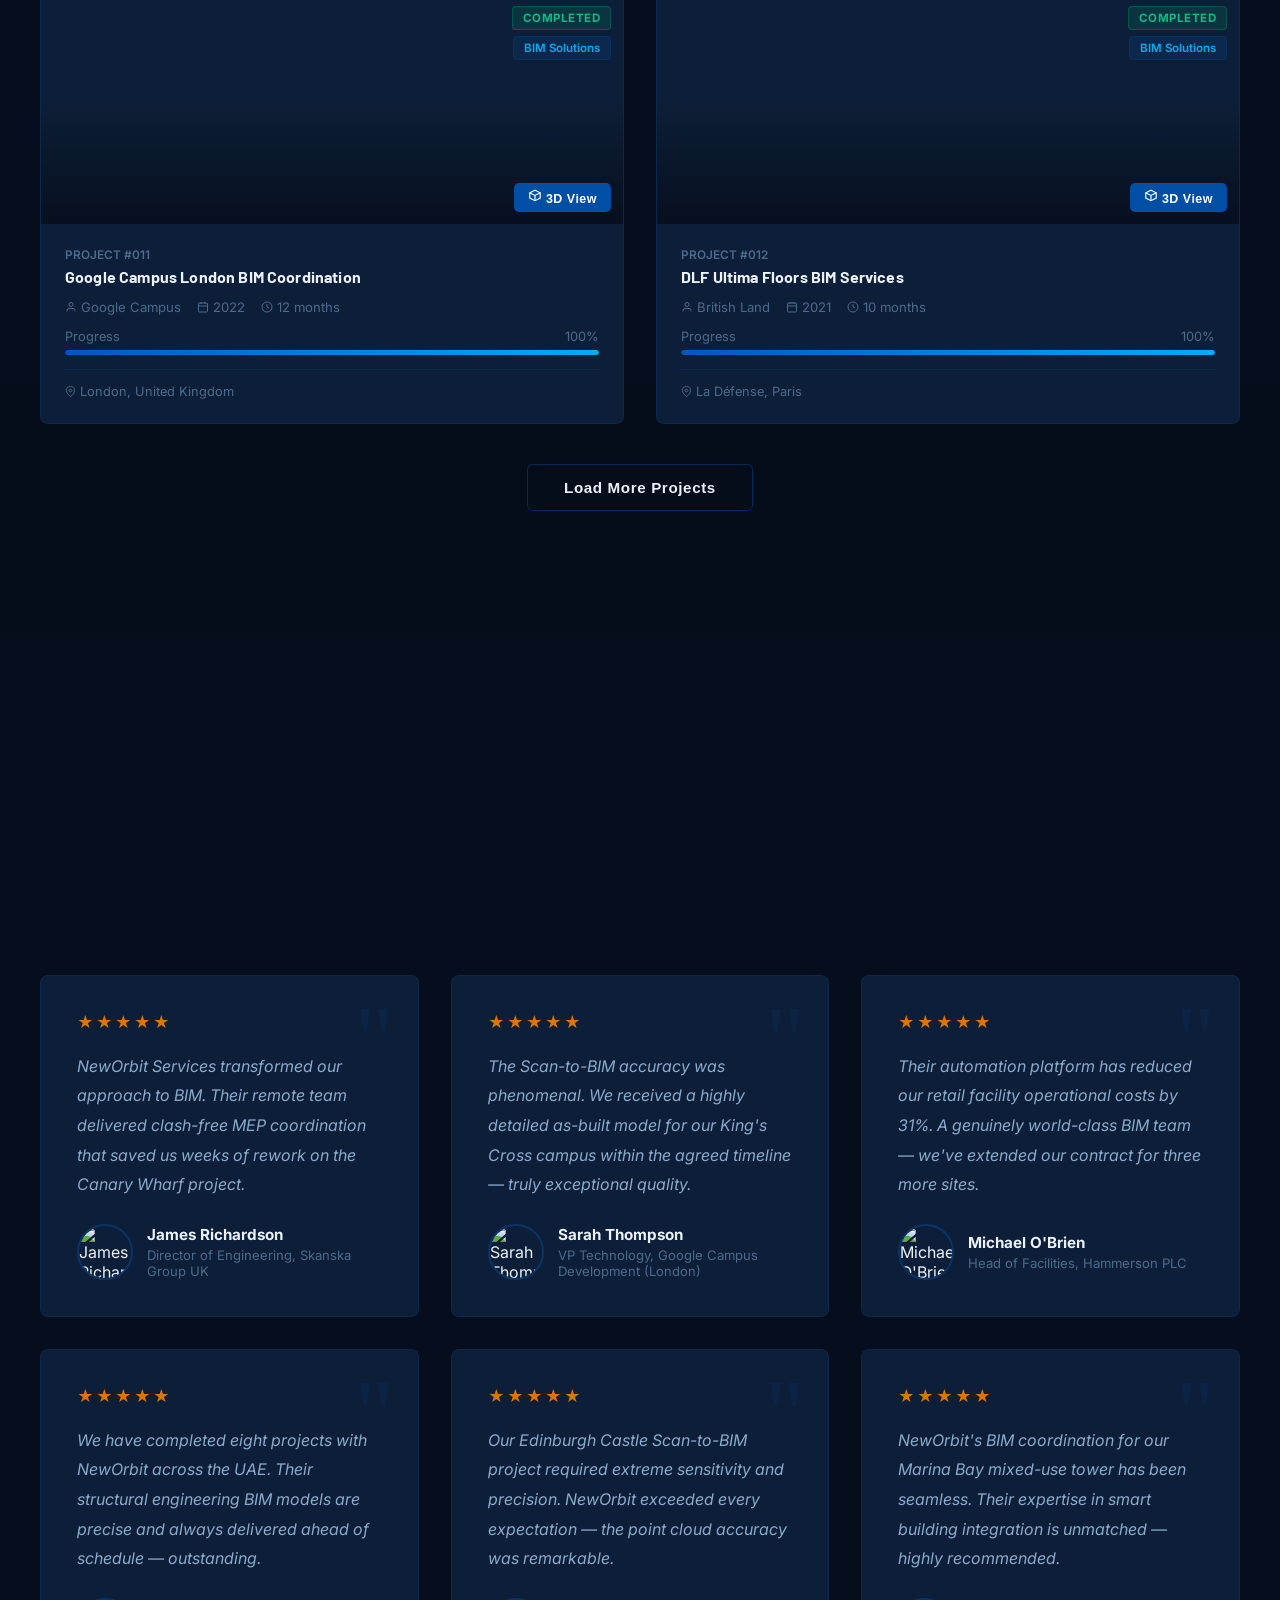
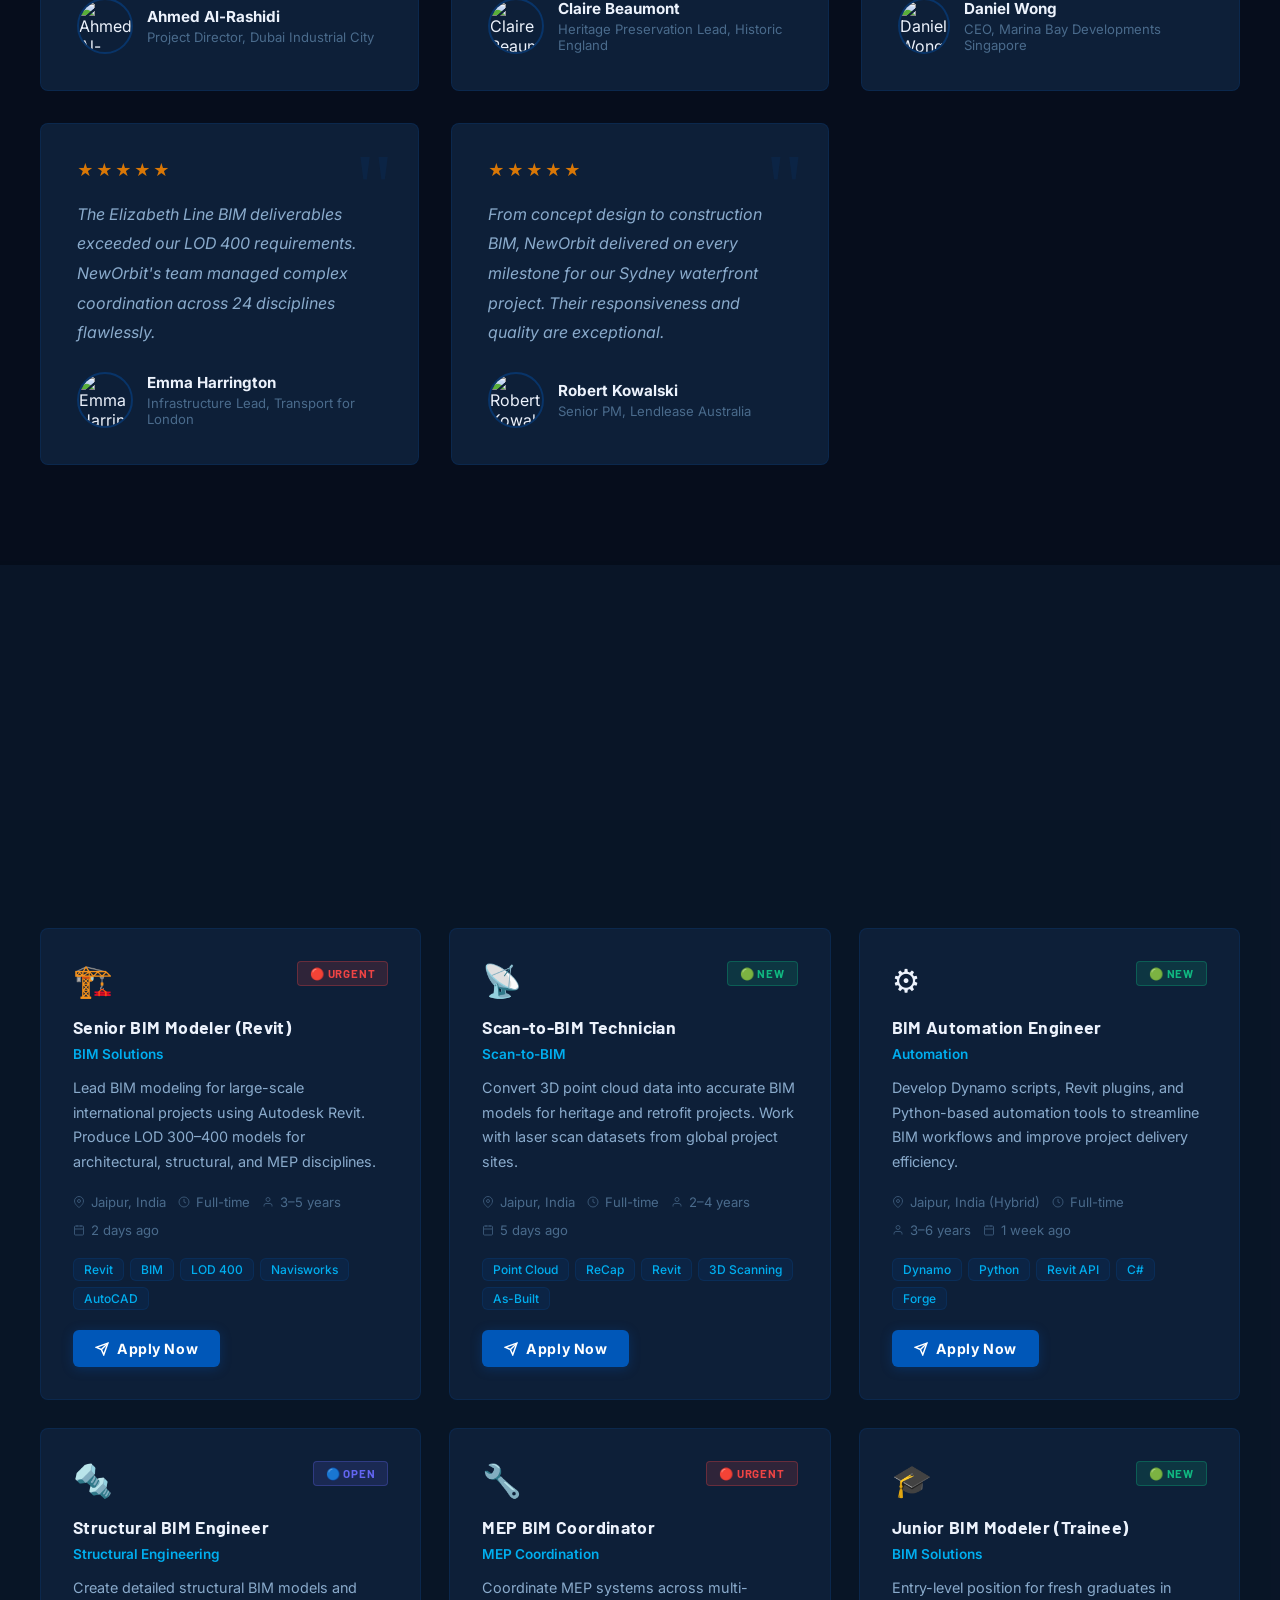
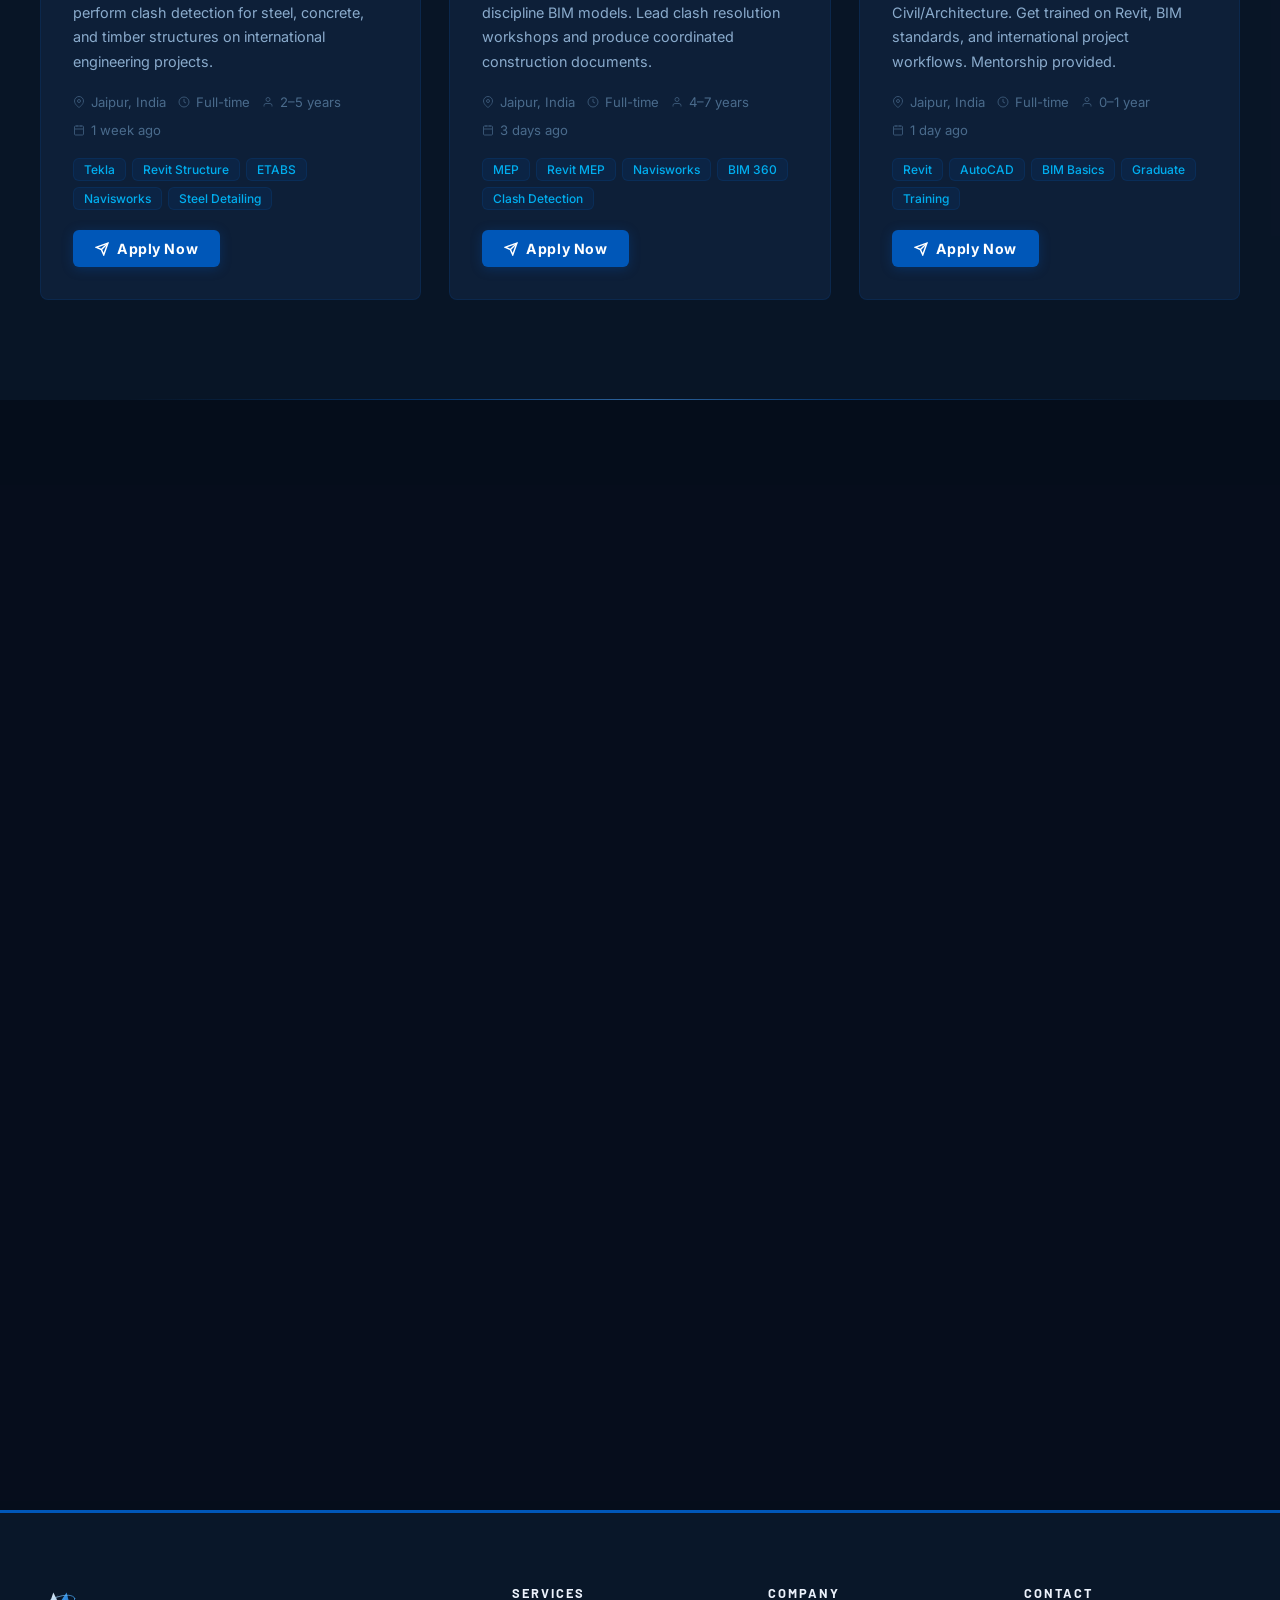
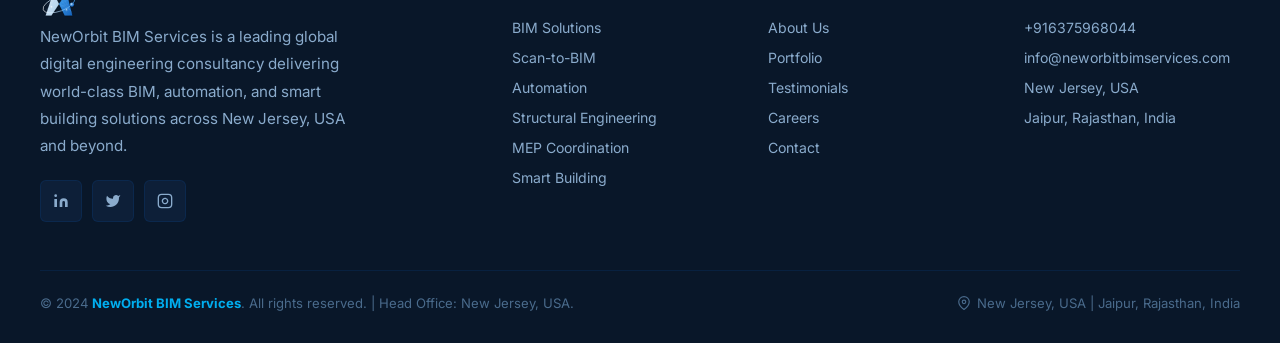
==== commit f0d7c9c3: "Update head office location to New Jersey Agent-Logs-Url: https://github.com/ishansharma31030-lgtm/N" ====
--- a/index.html
+++ b/index.html
@@ -6,7 +6,7 @@
   <title>NewOrbit BIM Services</title>
   <meta name="application-name" content="NewOrbit BIM Services" />
   <meta name="apple-mobile-web-app-title" content="NewOrbit BIM Services" />
-  <meta name="description" content="NewOrbit BIM Services — 220+ international engineering projects in BIM Solutions, Automation, Scan-to-BIM, Structural Engineering and more. Serving clients across Jaipur, Rajasthan, India and beyond." />
+  <meta name="description" content="NewOrbit BIM Services — 220+ international engineering projects in BIM Solutions, Automation, Scan-to-BIM, Structural Engineering and more. Serving clients across New Jersey, USA and beyond." />
   
   <script type="application/ld+json">
   {
@@ -21,14 +21,14 @@
   <meta property="og:url" content="https://ishansharma31030-lgtm.github.io/New/" />
   <meta property="og:title" content="NewOrbit BIM Services" />
   <meta property="og:site_name" content="NewOrbit BIM Services" />
-  <meta property="og:description" content="Explore 220+ landmark international projects by NewOrbit BIM Services — BIM, Automation and Scan-to-BIM specialists serving clients in Jaipur, Rajasthan, India and beyond." />
+  <meta property="og:description" content="Explore 220+ landmark international projects by NewOrbit BIM Services — BIM, Automation and Scan-to-BIM specialists serving clients in New Jersey, USA and beyond." />
   <meta property="og:image" content="https://ishansharma31030-lgtm.github.io/New/images/og-image.png" />
   <meta property="og:image:width" content="1200" />
   <meta property="og:image:height" content="630" />
 
   <meta name="twitter:card" content="summary_large_image" />
   <meta name="twitter:title" content="NewOrbit BIM Services" />
-  <meta name="twitter:description" content="Explore 220+ landmark international projects by NewOrbit BIM Services — BIM, Automation and Scan-to-BIM specialists serving clients in Jaipur, Rajasthan, India and beyond." />
+  <meta name="twitter:description" content="Explore 220+ landmark international projects by NewOrbit BIM Services — BIM, Automation and Scan-to-BIM specialists serving clients in New Jersey, USA and beyond." />
   <meta name="twitter:image" content="https://ishansharma31030-lgtm.github.io/New/images/og-image.png" />
 
   <link rel="preconnect" href="https://fonts.googleapis.com" />
@@ -144,7 +144,7 @@
   <div class="hero-content">
     <div class="hero-badge fade-in">
       <span class="dot"></span>
-      Head Office — Jaipur, Rajasthan, India
+      Head Office — New Jersey, USA
     </div>
 
     <div class="hero-branding fade-in fade-in-d1">
@@ -262,7 +262,7 @@
     <div class="section-header">
       <div class="section-tag">By the Numbers</div>
       <h2 class="section-title">Project Overview</h2>
-      <p class="section-desc">A snapshot of our global delivery footprint across Jaipur, Rajasthan, India and beyond.</p>
+      <p class="section-desc">A snapshot of our global delivery footprint across New Jersey, USA and beyond.</p>
     </div>
     <div class="stats-grid" id="stats-grid">
       </div>
@@ -560,21 +560,21 @@
     <div class="contact-grid">
       <div class="contact-info">
         <h3>Get in Touch</h3>
-        <p>Our expert global team is ready to discuss your next BIM, Automation, or Scan-to-BIM project. We deliver world-class digital engineering services to clients across Jaipur, Rajasthan, India and beyond.</p>
+        <p>Our expert global team is ready to discuss your next BIM, Automation, or Scan-to-BIM project. We deliver world-class digital engineering services to clients across New Jersey, USA and beyond.</p>
 
         <div class="contact-items">
           <div class="contact-item">
             <span class="contact-item-icon">📍</span>
             <div>
               <div class="contact-item-label">Head Office</div>
-              <div class="contact-item-value">Jaipur, Rajasthan, India</div>
+              <div class="contact-item-value">New Jersey, USA</div>
             </div>
           </div>
           <div class="contact-item">
             <span class="contact-item-icon">📍</span>
             <div>
               <div class="contact-item-label">Branch Office</div>
-              <div class="contact-item-value">New Jersey, USA</div>
+              <div class="contact-item-value">Jaipur, Rajasthan, India</div>
             </div>
           </div>
           <div class="contact-item">
@@ -740,7 +740,7 @@
             </g>
           </svg>
         </span>
-        <p>NewOrbit BIM Services is a leading global digital engineering consultancy delivering world-class BIM, automation, and smart building solutions across Jaipur, Rajasthan, India and beyond.</p>
+        <p>NewOrbit BIM Services is a leading global digital engineering consultancy delivering world-class BIM, automation, and smart building solutions across New Jersey, USA and beyond.</p>
         <div class="footer-social">
           <a href="#" class="social-link" title="LinkedIn" aria-label="LinkedIn">
             <svg width="16" height="16" viewBox="0 0 24 24" fill="currentColor"><path d="M16 8a6 6 0 016 6v7h-4v-7a2 2 0 00-2-2 2 2 0 00-2 2v7h-4v-7a6 6 0 016-6zM2 9h4v12H2z"></path><circle cx="4" cy="4" r="2"></circle></svg>
@@ -782,17 +782,17 @@
         <ul class="footer-links">
           <li><a href="tel:+916375968044">+916375968044</a></li>
           <li><a href="mailto:info@neworbitbimservices.com">info@neworbitbimservices.com</a></li>
+          <li><a href="#contact">New Jersey, USA</a></li>
           <li><a href="#contact">Jaipur, Rajasthan, India</a></li>
-          <li><a href="#contact">New Jersey, USA</a></li>
         </ul>
       </div>
     </div>
 
     <div class="footer-bottom">
-      <p class="footer-copy">© 2024 <strong>NewOrbit BIM Services</strong>. All rights reserved. | Head Office.</p>
+      <p class="footer-copy">© 2024 <strong>NewOrbit BIM Services</strong>. All rights reserved. | Head Office: New Jersey, USA.</p>
       <p class="footer-location">
         <svg width="14" height="14" viewBox="0 0 24 24" fill="none" stroke="currentColor" stroke-width="2"><path d="M21 10c0 7-9 13-9 13s-9-6-9-13a9 9 0 0118 0z"></path><circle cx="12" cy="10" r="3"></circle></svg>
-        Jaipur, Rajasthan, India | New Jersey, USA
+        New Jersey, USA | Jaipur, Rajasthan, India
       </p>
     </div>
   </div>
